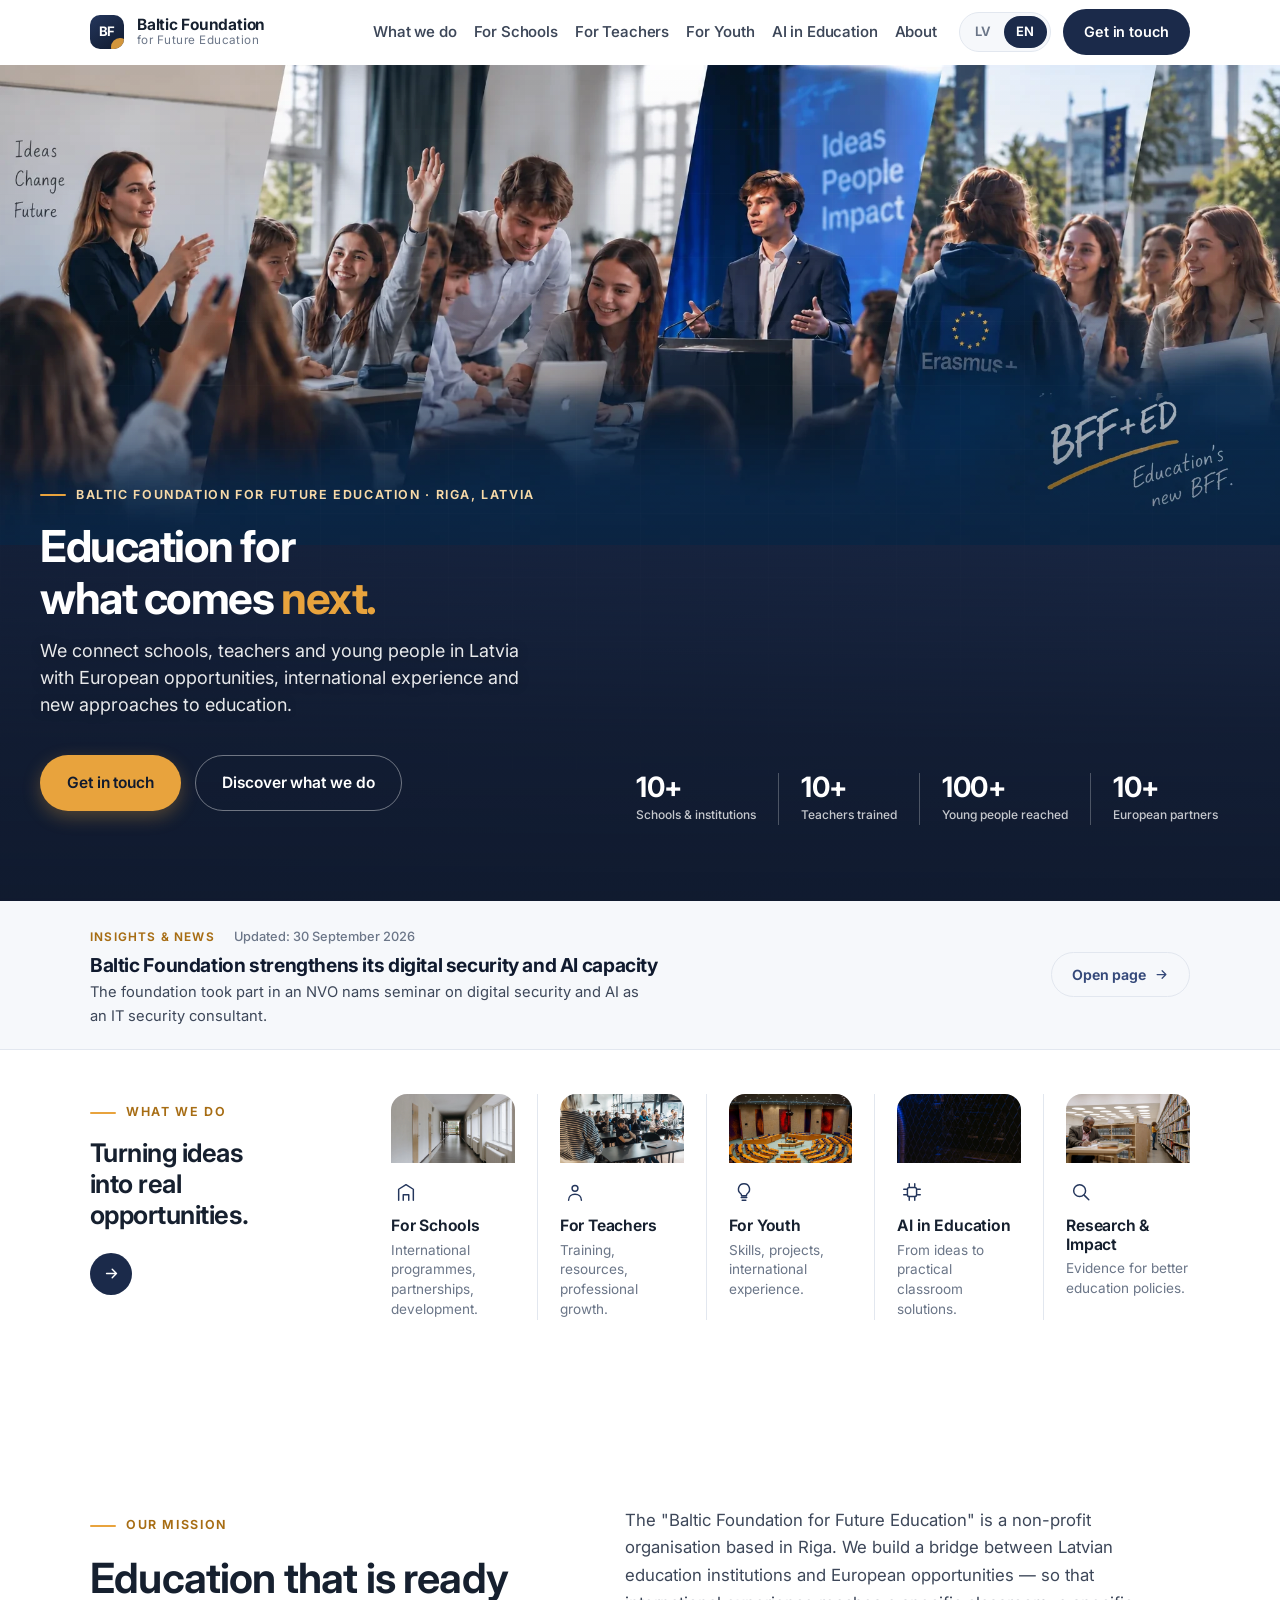
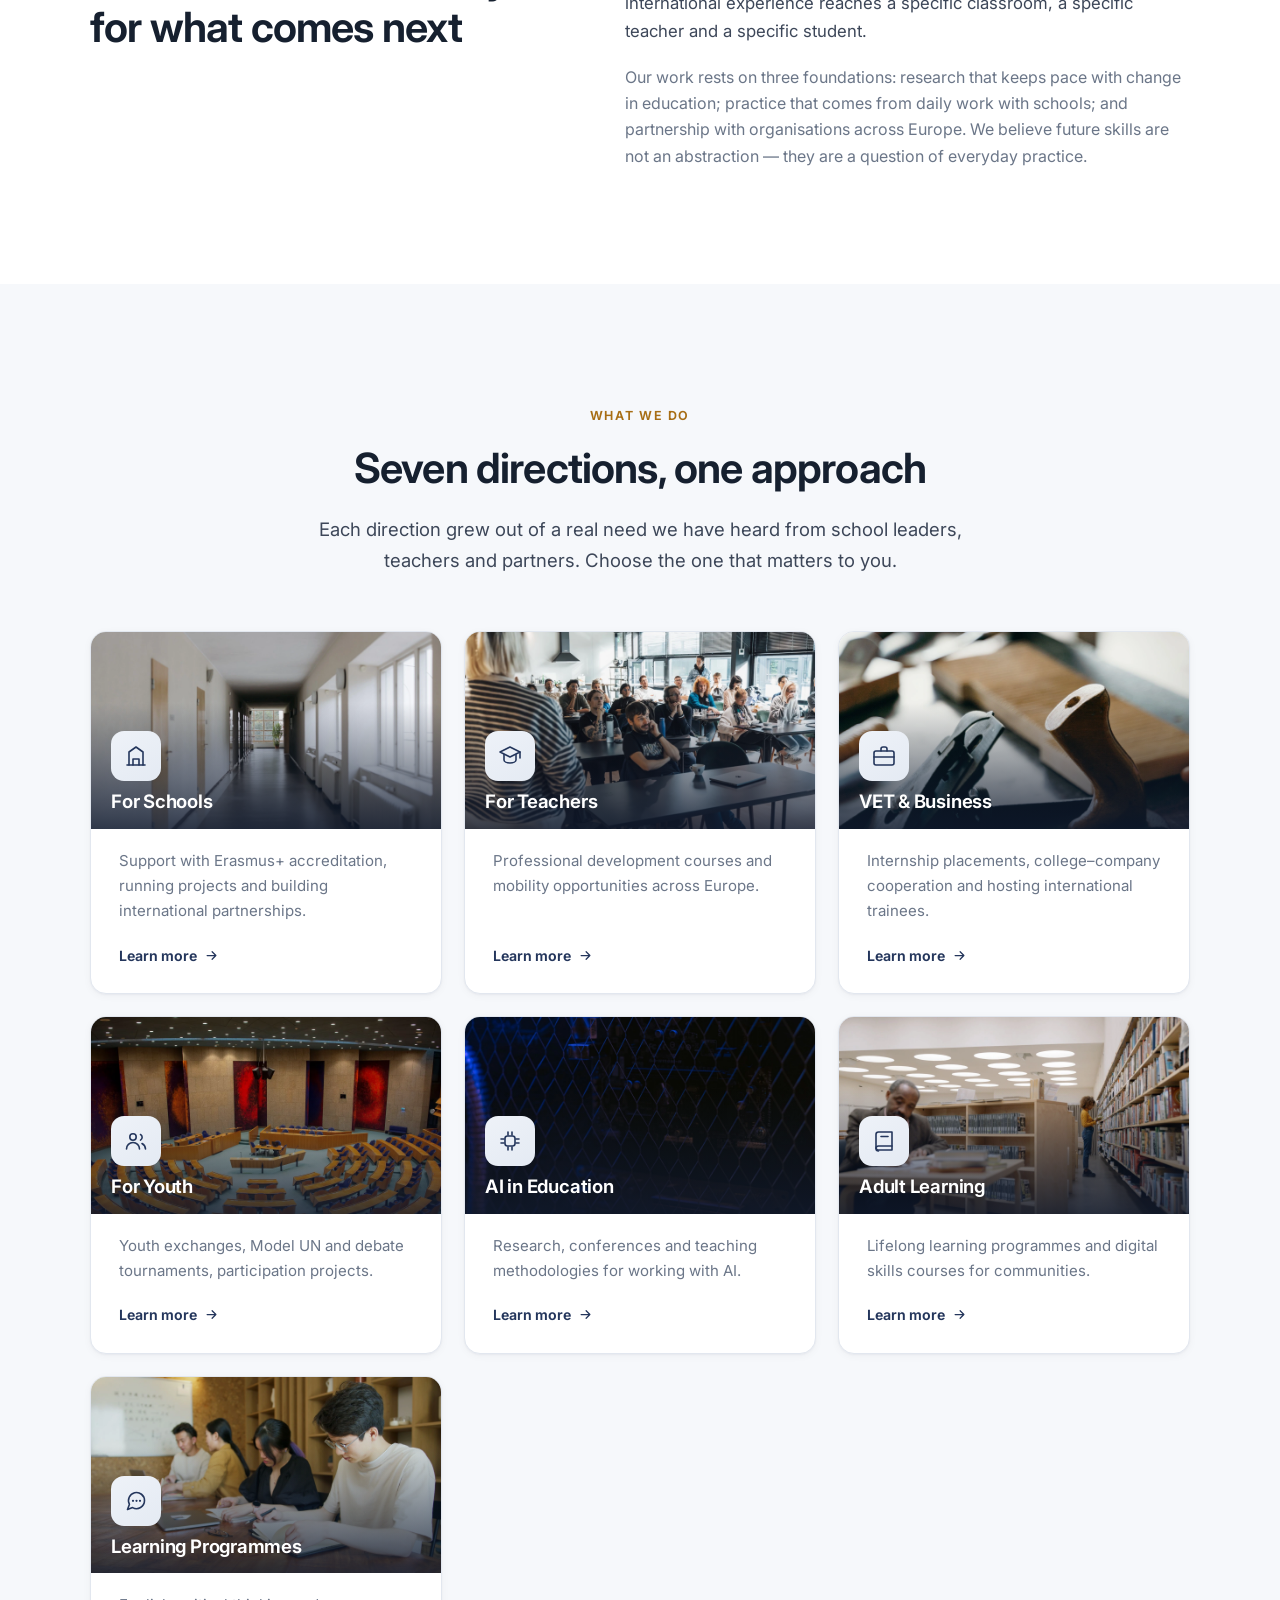
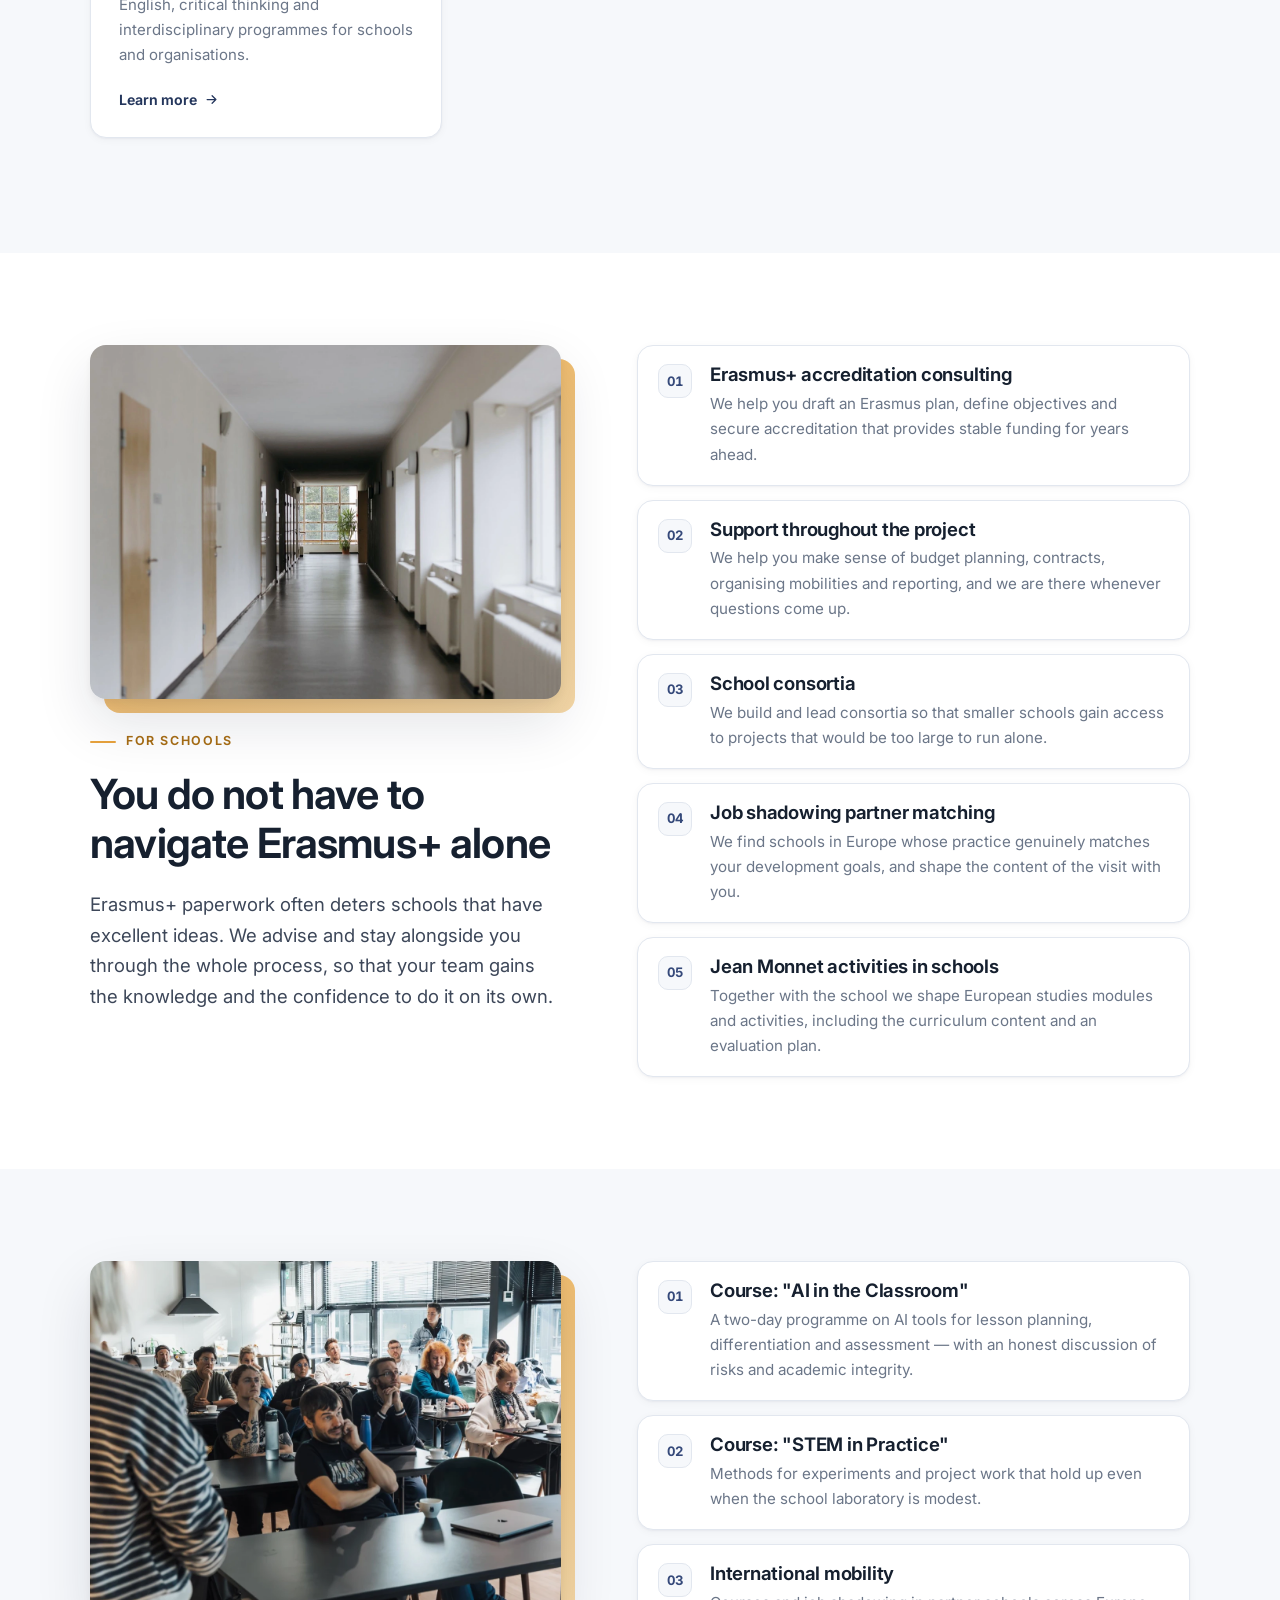
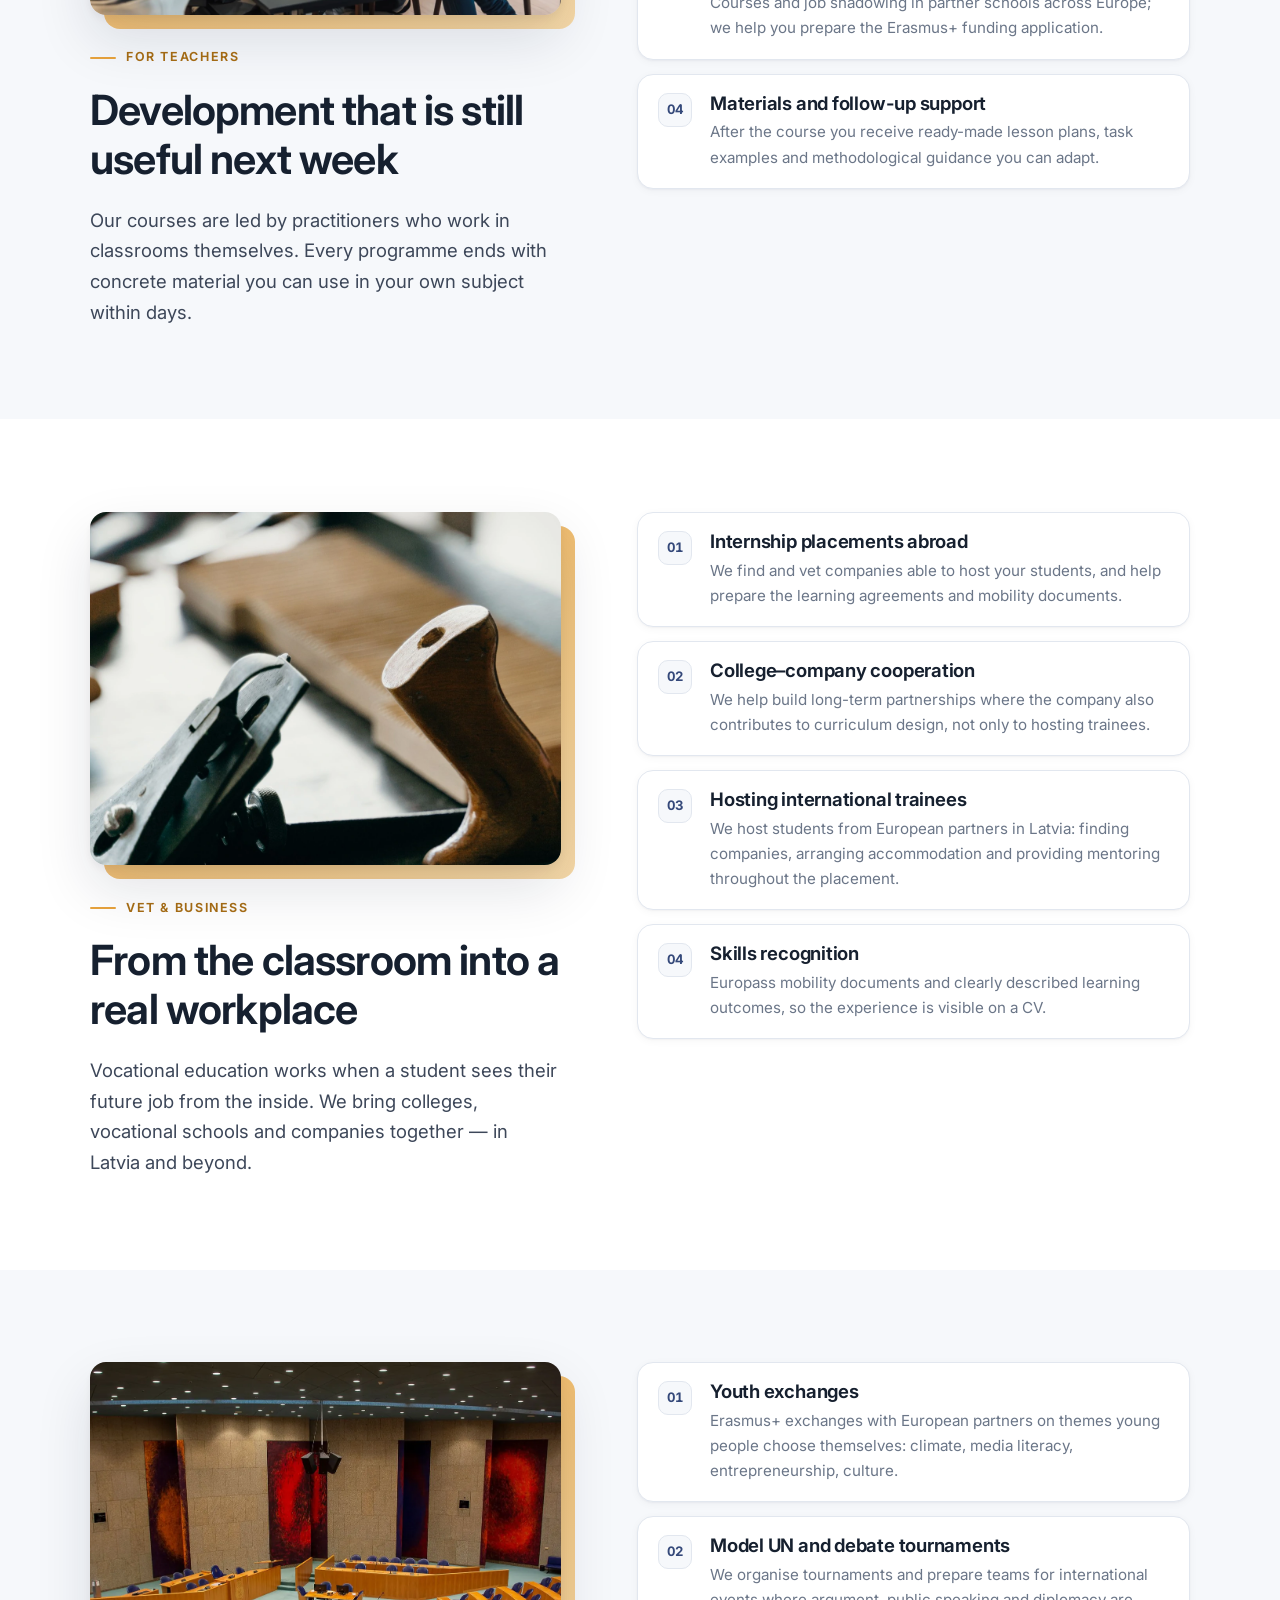
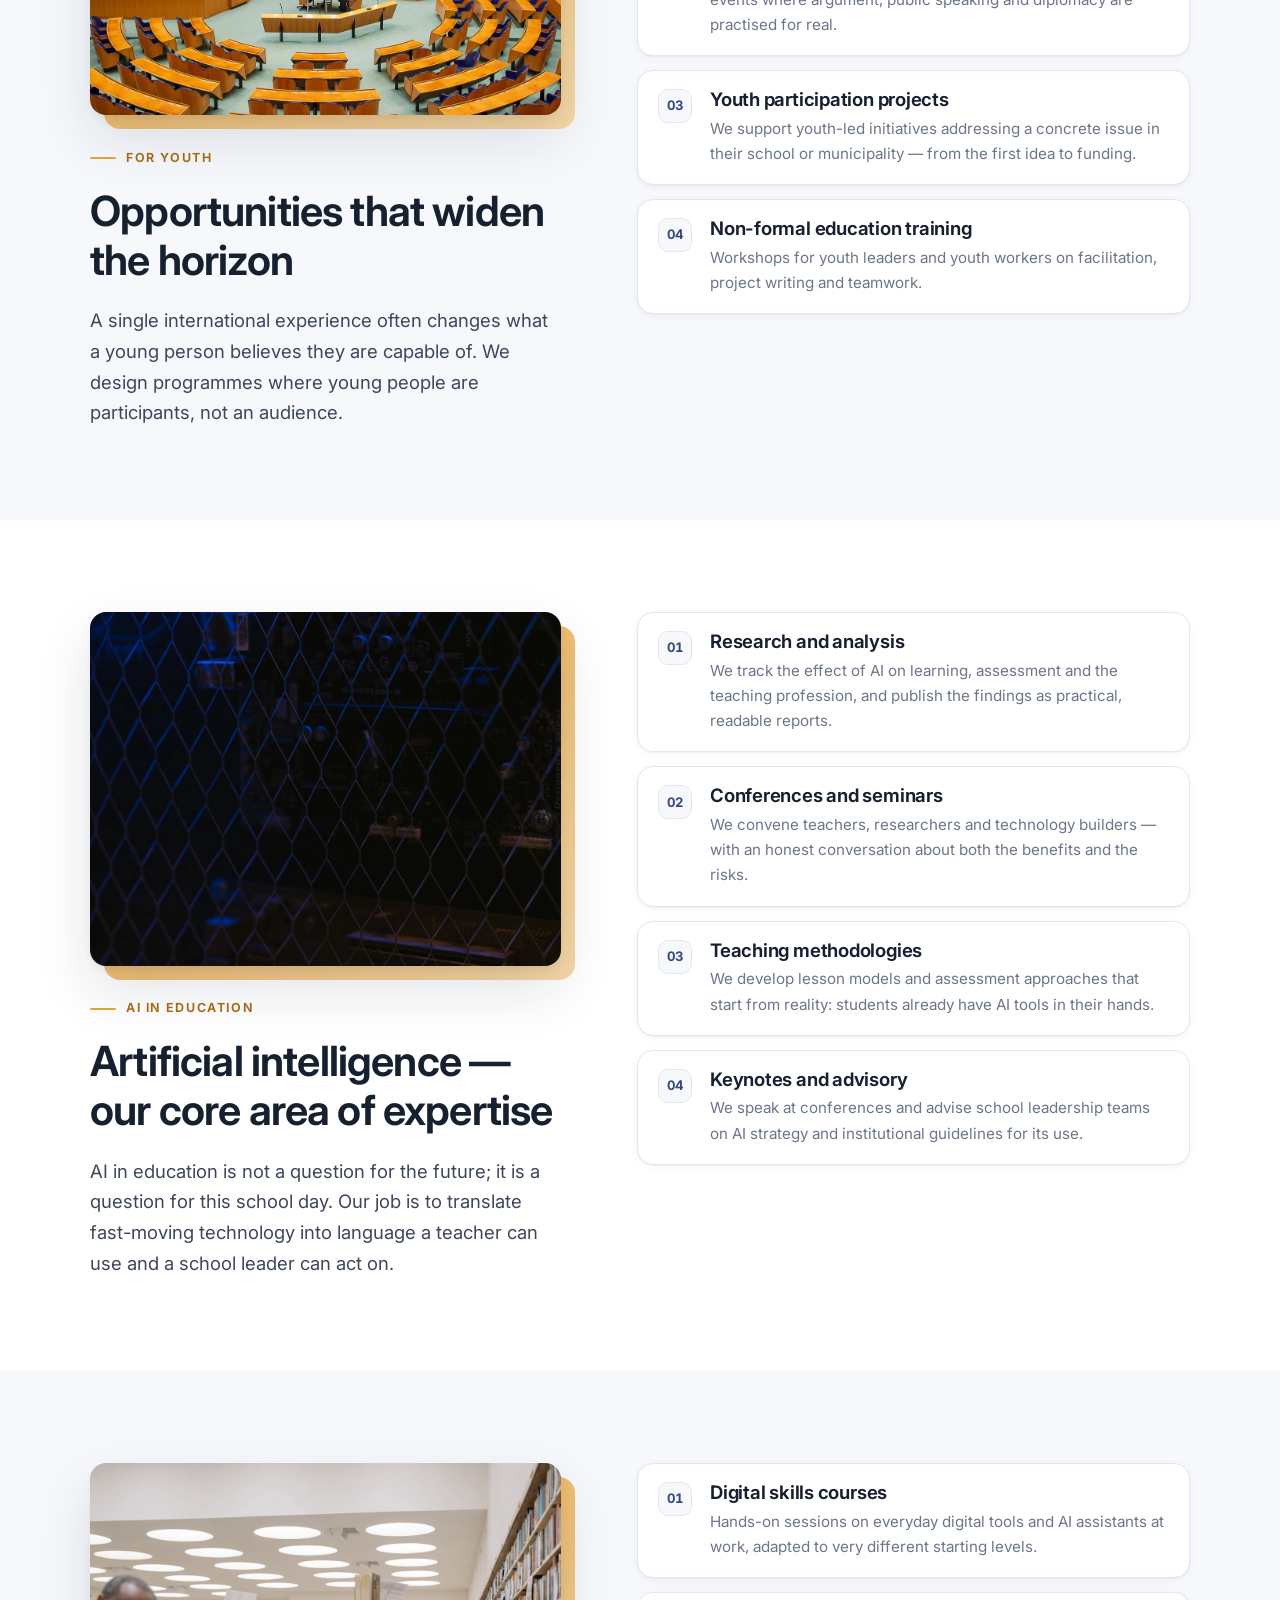
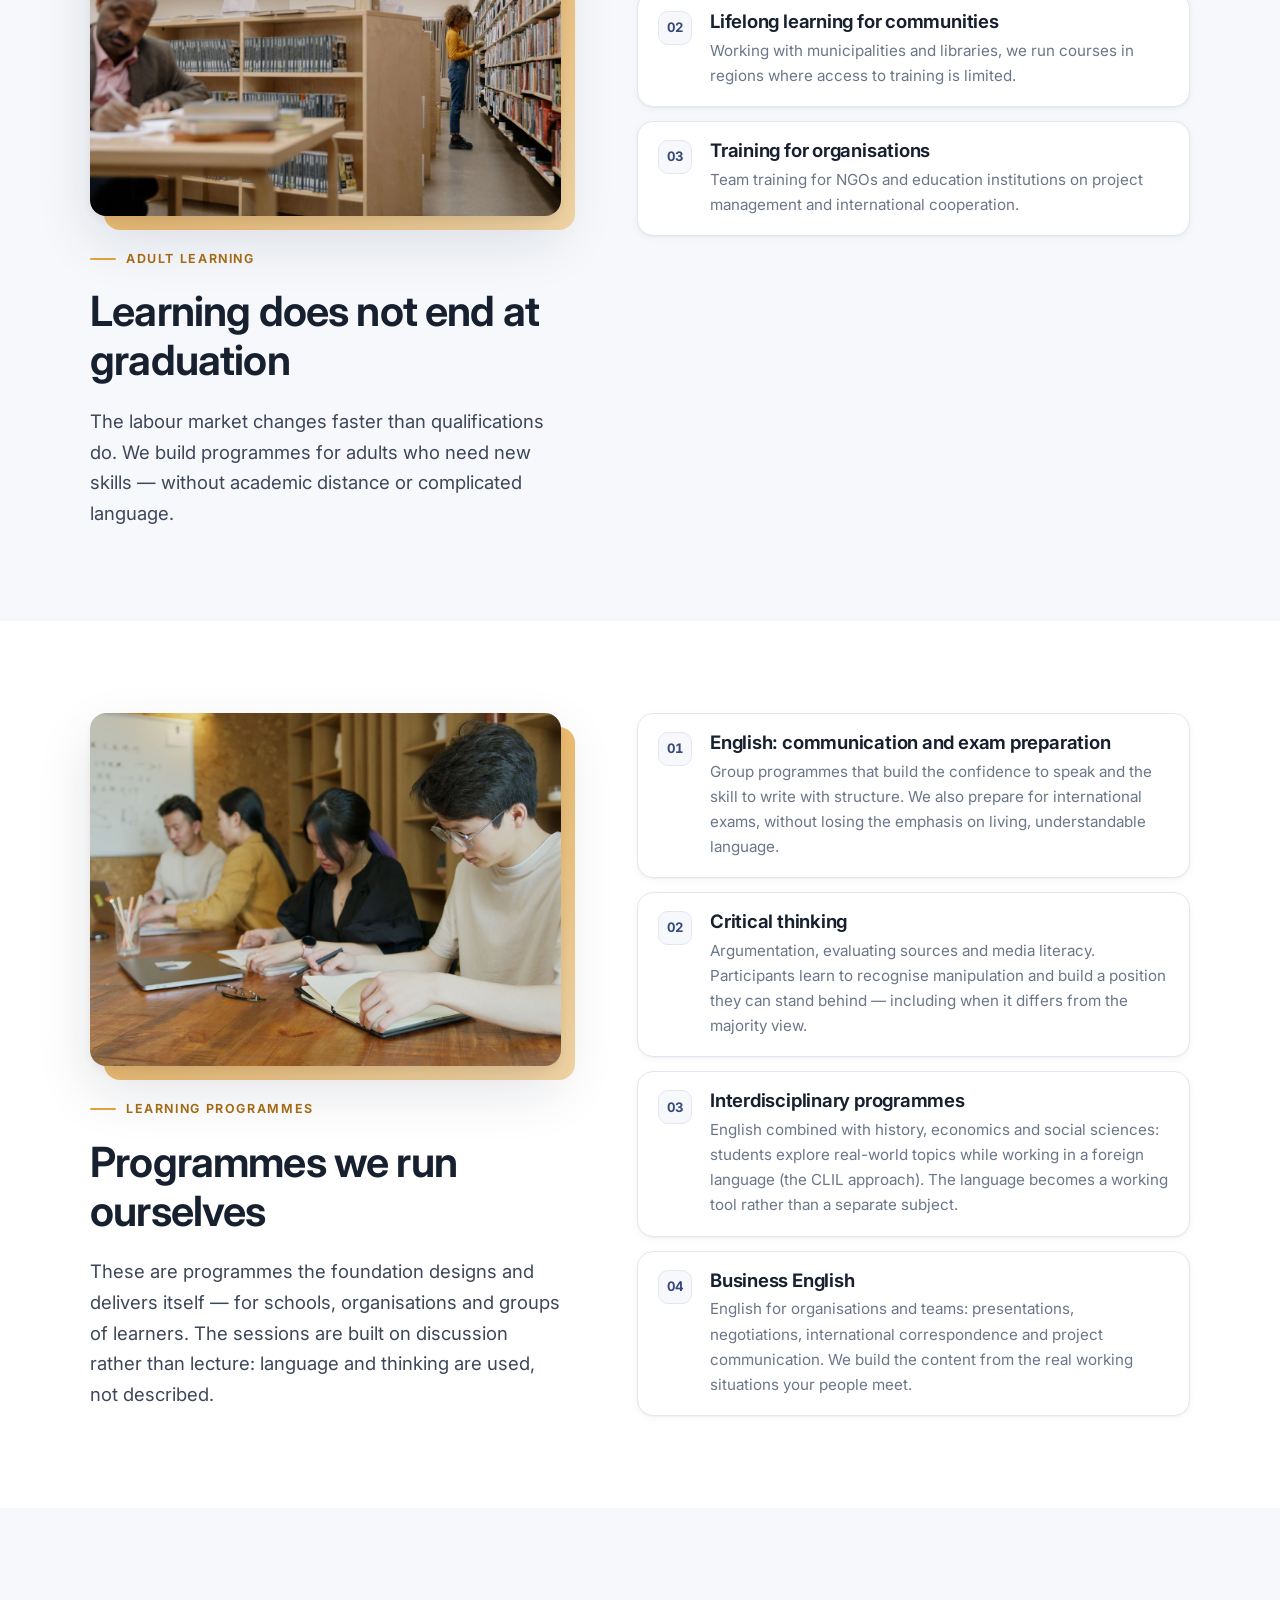
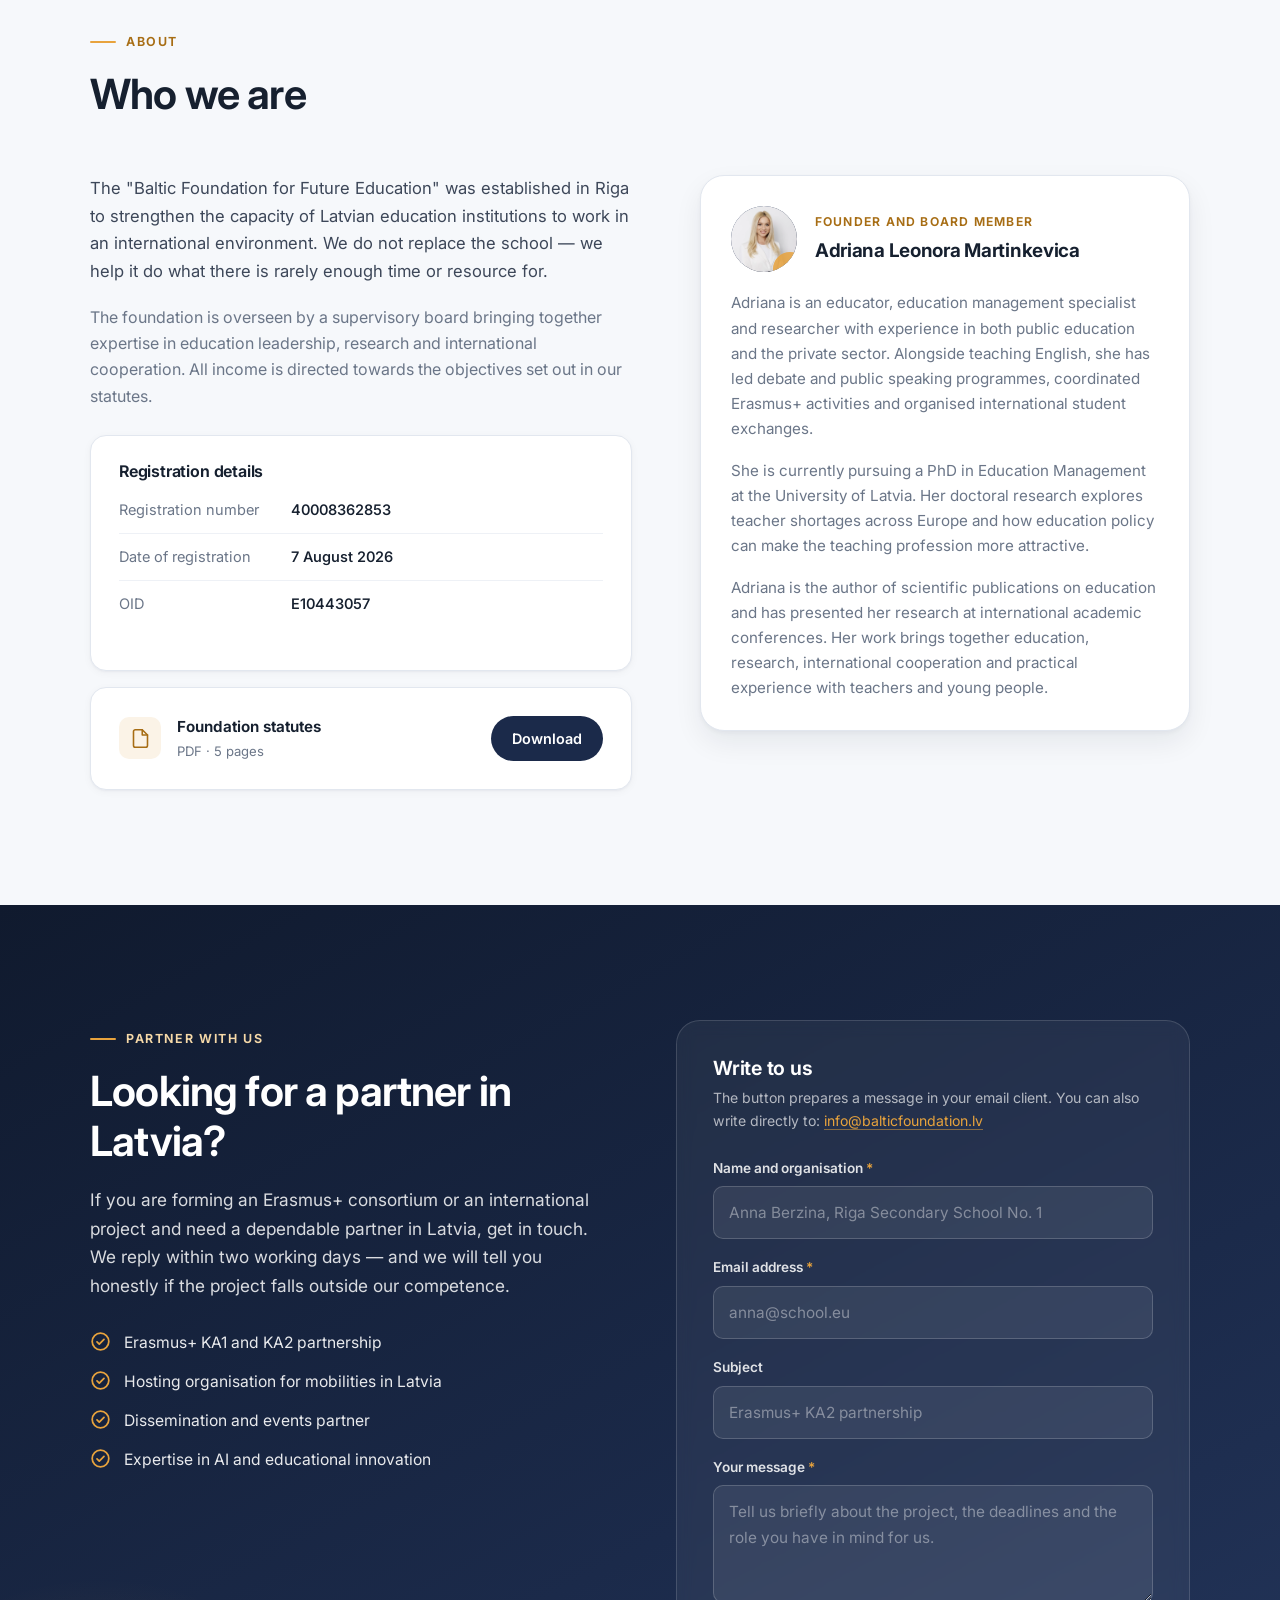
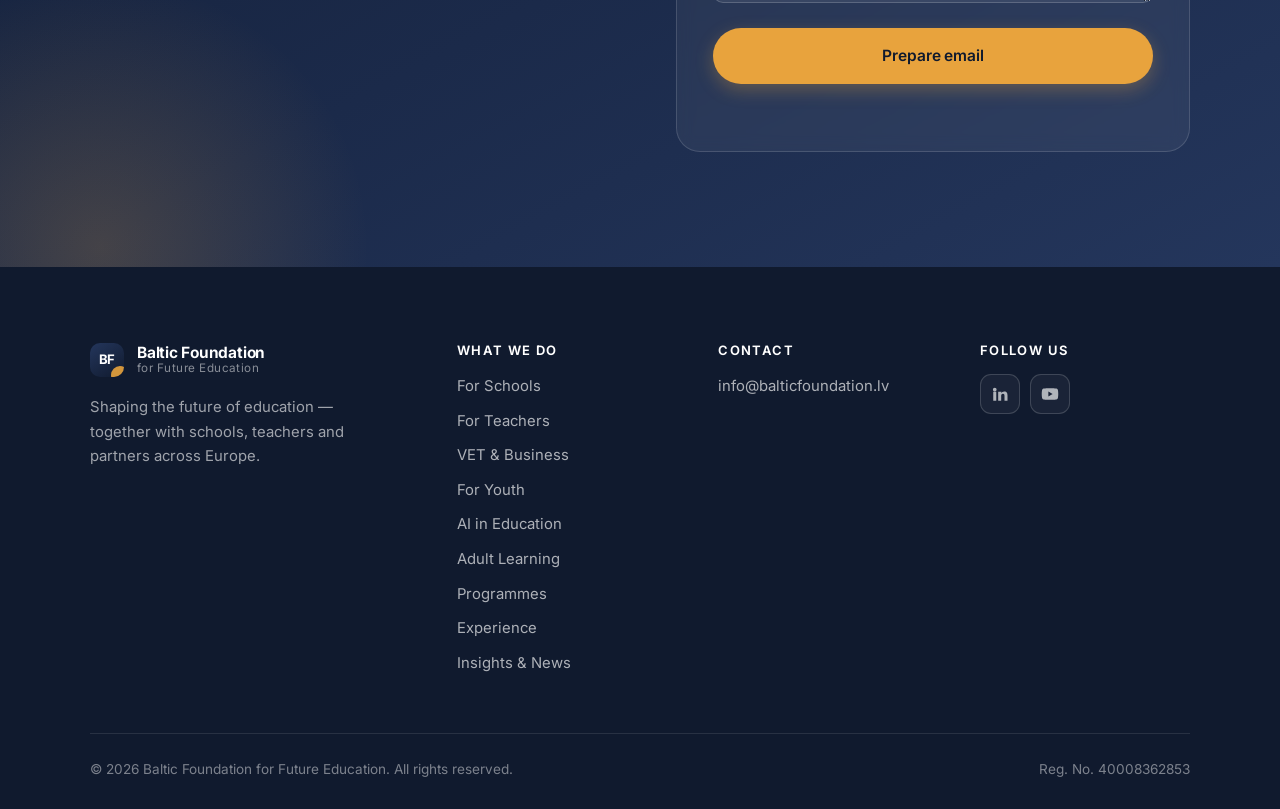
==== index.html @ c1f27e9a "Add news item on the NGO digital-security and AI seminar New lead story (30 September 2026): the fou" ====
<!DOCTYPE html>
<html lang="lv">
<head>
<meta charset="utf-8">
<meta name="viewport" content="width=device-width, initial-scale=1">
<title>Baltic Foundation for Future Education — Veidojam nākotnes izglītību</title>
<meta name="description" content="Nodibinājums Rīgā, kas attīsta nākotnes izglītību: Erasmus+ projektu atbalsts skolām, pedagogu profesionālā pilnveide, mākslīgais intelekts izglītībā un starptautiskā sadarbība.">
<meta name="theme-color" content="#1B2A4A">

<meta property="og:type" content="website">
<meta property="og:site_name" content="Baltic Foundation for Future Education">
<meta property="og:title" content="Baltic Foundation for Future Education">
<meta property="og:description" content="Veidojam nākotnes izglītību — Erasmus+ atbalsts skolām, pedagogu pilnveide un AI izglītībā.">
<meta property="og:url" content="https://balticfoundation.lv/">
<meta property="og:image" content="https://balticfoundation.lv/assets/img/hero/collage.webp">
<meta property="og:locale" content="lv_LV">

<link rel="canonical" href="https://balticfoundation.lv/">
<link rel="icon" href="data:image/svg+xml,<svg xmlns='http://www.w3.org/2000/svg' viewBox='0 0 32 32'><rect width='32' height='32' rx='8' fill='%231B2A4A'/><circle cx='25' cy='26' r='7' fill='%23E8A33D'/><text x='7' y='21' font-family='Helvetica,Arial' font-size='13' font-weight='bold' fill='white'>BF</text></svg>">

<link rel="preconnect" href="https://fonts.googleapis.com">
<link rel="preconnect" href="https://fonts.gstatic.com" crossorigin>
<link rel="stylesheet" href="https://fonts.googleapis.com/css2?family=Inter:wght@400;500;600;700&display=swap">
<link rel="stylesheet" href="assets/css/styles.css">

<script type="application/ld+json">
{
  "@context": "https://schema.org",
  "@type": "NGO",
  "name": "Baltic Foundation for Future Education",
  "alternateName": "Nodibinājums \"Baltic Foundation for Future Education\"",
  "url": "https://balticfoundation.lv/",
  "logo": "https://balticfoundation.lv/assets/img/hero/collage.webp",
  "foundingDate": "2026",
  "foundingLocation": "Rīga, Latvija",
  "identifier": "40008362853",
  "address": {
    "@type": "PostalAddress",
    "addressLocality": "Rīga",
    "addressCountry": "LV"
  },
  "email": "info@balticfoundation.lv",
  "description": "Nodibinājums Rīgā, kas attīsta nākotnes izglītību: Erasmus+ projektu atbalsts skolām, pedagogu profesionālā pilnveide, mākslīgais intelekts izglītībā un starptautiskā sadarbība."
}
</script>

<!-- Marks that JS is running, so scroll-reveal may hide elements before revealing them. -->
<script>document.documentElement.className += " js";</script>
</head>
<body>

<a class="skip-link" href="#main" data-i18n="nav.skip">Pāriet uz galveno saturu</a>

<!-- ========================= HEADER ========================= -->
<header class="header" id="header">
  <div class="container header__inner">

    <a class="logo" href="#top">
      <span class="logo__mark"><span>BF</span></span>
      <span class="logo__text">
        <span class="logo__name">Baltic Foundation</span>
        <span class="logo__sub">for Future Education</span>
      </span>
    </a>

    <nav class="nav" aria-label="Primary">
      <a href="#virzieni"  data-i18n="nav.directions">Virzieni</a>
      <a href="#skolam"    data-i18n="nav.schools">Skolām</a>
      <a href="#pedagogiem" data-i18n="nav.teachers">Pedagogiem</a>
      <a href="#jauniesiem" data-i18n="nav.youth">Jauniešiem</a>
      <a href="#ai"        data-i18n="nav.ai">AI izglītībā</a>
      <a href="#par-fondu" data-i18n="nav.about">Par fondu</a>
    </nav>

    <div class="header__actions">
      <div class="lang" role="group" data-i18n-aria-label="nav.lang" aria-label="Valodas izvēle">
        <button type="button" data-lang="lv" aria-pressed="true">LV</button>
        <button type="button" data-lang="en" aria-pressed="false">EN</button>
      </div>
      <a class="btn btn--navy btn--sm nav-cta" href="#sadarbibai" data-i18n="nav.cta">Sazināties</a>
      <button class="burger" id="burger" type="button" aria-expanded="false" aria-controls="mobile-nav" data-i18n-aria-label="nav.menu" aria-label="Izvēlne">
        <span></span>
      </button>
    </div>

  </div>
</header>

<div class="mobile-nav" id="mobile-nav">
  <a href="#virzieni"    data-i18n="nav.directions">Virzieni</a>
  <a href="#skolam"      data-i18n="nav.schools">Skolām</a>
  <a href="#pedagogiem"  data-i18n="nav.teachers">Pedagogiem</a>
  <a href="#profesionalajai" data-i18n="nav.vet">Profesionālajai izglītībai</a>
  <a href="#jauniesiem"  data-i18n="nav.youth">Jauniešiem</a>
  <a href="#ai"          data-i18n="nav.ai">AI izglītībā</a>
  <a href="#pieaugusajiem" data-i18n="nav.adult">Pieaugušajiem</a>
  <a href="#macibu-programmas" data-i18n="nav.programmes">Programmas</a>
  <a href="pieredze.html" data-i18n="nav.experience">Pieredze</a>
  <a href="aktualitates.html" data-i18n="nav.news">Pētījumi un aktualitātes</a>
  <a href="#par-fondu"   data-i18n="nav.about">Par fondu</a>
  <a class="btn btn--navy" href="#sadarbibai" data-i18n="nav.cta">Sazināties</a>
</div>

<main id="main">
<span id="top"></span>

<!-- ========================= HERO ========================= -->
<section class="hero hero--home">
  <!-- Single full-bleed collage image (already includes its own captions
       and panel composition) rather than separately clipped photo panels. -->
  <div class="hero__collage" style="background-image:url('assets/img/hero/collage.webp')" aria-hidden="true"></div>
  <div class="hero__scrim" aria-hidden="true"></div>

  <div class="container hero__grid">
    <div class="hero__copy">
      <span class="eyebrow hero__late" data-i18n="hero.eyebrow">Baltic Foundation for Future Education · Rīga, Latvija</span>

      <!-- Opening splash ("Baltic Foundation for Future Education") swaps
           for the real headline below once on load; see .hero__intro-*
           keyframes. Decorative only — aria-hidden, not a second <h1>. -->
      <div class="hero__intro-stage">
        <div class="hero__intro-name" aria-hidden="true">Baltic Foundation<br>for Future Education</div>
        <h1 class="hero__title" data-i18n-html="hero.title">Izglītība tam,<br>kas <span class="hero__accent">nāk.</span></h1>
      </div>

      <p class="hero__lead hero__late" data-i18n="hero.lead">Mēs savienojam Latvijas skolas, pedagogus un jauniešus ar Eiropas iespējām, starptautisku pieredzi un jaunām pieejām izglītībā.</p>
      <div class="hero__cta hero__late">
        <a class="btn btn--primary" href="#sadarbibai" data-i18n="hero.cta1">
          Sazināties
          <svg viewBox="0 0 24 24" fill="none" stroke="currentColor" stroke-width="2" stroke-linecap="round" stroke-linejoin="round"><path d="M5 12h14M13 6l6 6-6 6"/></svg>
        </a>
        <a class="btn btn--ghost" href="#virzieni" data-i18n="hero.cta2">Uzzināt, ko darām</a>
      </div>
    </div>

    <dl class="hero__stats">
      <div><dt>10+</dt><dd data-i18n="hero.stat1.label">Skolas un iestādes</dd></div>
      <div><dt>10+</dt><dd data-i18n="hero.stat2.label">Apmācīti pedagogi</dd></div>
      <div><dt>100+</dt><dd data-i18n="hero.stat3.label">Sasniegti jaunieši</dd></div>
      <div><dt>10+</dt><dd data-i18n="hero.stat4.label">Eiropas partneri</dd></div>
    </dl>
  </div>
</section>

<!-- ========================= NEWS BANNER =========================
     Teaser for the latest aktualitates.html item. Title/date reuse the
     same aktualitates.item1.* keys as the article, so they stay in sync
     automatically when that item is edited. To take the banner down,
     delete this <a class="news-banner">...</a> block. -->
<a class="news-banner" href="aktualitates.html">
  <div class="container news-banner__inner">
    <div class="news-banner__text">
      <span class="news-banner__label" data-i18n="banner.label">Pētījumi un aktualitātes</span>
      <span class="news-banner__date"><span data-i18n="banner.updated">Atjaunināts</span>: <span data-i18n="aktualitates.item1.date">2026. gada 30. septembris</span></span>
      <h2 class="news-banner__title" data-i18n="aktualitates.item1.title">Fonds stiprina digitālo drošību un mākslīgā intelekta kompetenci</h2>
      <p class="news-banner__desc" data-i18n="banner.desc">Fonds piedalījās NVO nama seminārā par digitālo drošību un AI kā IT drošības konsultantu.</p>
    </div>
    <span class="news-banner__cta">
      <span data-i18n="banner.cta">Atvērt lapu</span>
      <svg viewBox="0 0 24 24" fill="none" stroke="currentColor" stroke-width="2" stroke-linecap="round" stroke-linejoin="round"><path d="M5 12h14M13 6l6 6-6 6"/></svg>
    </span>
  </div>
</a>

<!-- ========================= WHAT WE DO ========================= -->
<section class="what-we-do">
  <div class="container what-grid">

    <div class="what-intro reveal">
      <span class="eyebrow" data-i18n="what.eyebrow">Ko mēs darām</span>
      <h2 data-i18n-html="what.title">Pārvēršam idejas<br>reālās iespējās.</h2>
      <a class="what-intro__arrow" href="#virzieni" data-i18n-aria-label="what.arrow.label" aria-label="Skatīt darbības virzienus">
        <svg viewBox="0 0 24 24" fill="none" stroke="currentColor" stroke-width="2" stroke-linecap="round" stroke-linejoin="round"><path d="M5 12h14M13 6l6 6-6 6"/></svg>
      </a>
    </div>

    <div class="what-cards reveal-stagger">

      <a class="what-card" href="#skolam">
        <span class="what-card__media">
          <img src="assets/img/skolam.webp" data-i18n-alt="img.schools.alt" alt="Gaišs, mūsdienīgs skolas gaitenis ar lieliem logiem" width="1600" height="900" loading="lazy" decoding="async">
        </span>
        <span class="what-card__icon"><svg viewBox="0 0 24 24" fill="none" stroke="currentColor" stroke-width="1.6" stroke-linecap="round" stroke-linejoin="round"><path d="M4 21V9l8-5 8 5v12"/><path d="M9 21v-6h6v6"/></svg></span>
        <h3 data-i18n="what.1.title">Skolām</h3>
        <p data-i18n="what.1.text">Starptautiskas programmas, partnerības, attīstība.</p>
      </a>

      <a class="what-card" href="#pedagogiem">
        <span class="what-card__media">
          <img src="assets/img/pedagogiem.webp" data-i18n-alt="img.teachers.alt" alt="Pedagogu profesionālās pilnveides nodarbība, skats no auditorijas puses" width="1600" height="900" loading="lazy" decoding="async">
        </span>
        <span class="what-card__icon"><svg viewBox="0 0 24 24" fill="none" stroke="currentColor" stroke-width="1.6" stroke-linecap="round" stroke-linejoin="round"><circle cx="12" cy="8" r="3.2"/><path d="M5 21c0-4.2 3.1-6.5 7-6.5s7 2.3 7 6.5"/></svg></span>
        <h3 data-i18n="what.2.title">Pedagogiem</h3>
        <p data-i18n="what.2.text">Apmācības, resursi, profesionālā izaugsme.</p>
      </a>

      <a class="what-card" href="#jauniesiem">
        <span class="what-card__media">
          <img src="assets/img/jauniesiem.webp" data-i18n-alt="img.youth.alt" alt="Debašu zāle ar puslokā izvietotiem soliem — vide starptautiskām jauniešu debatēm" width="1600" height="900" loading="lazy" decoding="async">
        </span>
        <span class="what-card__icon"><svg viewBox="0 0 24 24" fill="none" stroke="currentColor" stroke-width="1.6" stroke-linecap="round" stroke-linejoin="round"><path d="M9 18h6M10 21h4M12 3a6 6 0 0 0-3.5 10.9c.5.4.8 1 .8 1.6v.5h5.4v-.5c0-.6.3-1.2.8-1.6A6 6 0 0 0 12 3Z"/></svg></span>
        <h3 data-i18n="what.3.title">Jauniešiem</h3>
        <p data-i18n="what.3.text">Prasmes, projekti, starptautiska pieredze.</p>
      </a>

      <a class="what-card" href="#ai">
        <span class="what-card__media">
          <img src="assets/img/ai.webp" data-i18n-alt="img.ai.alt" alt="Abstrakta zilā tehnoloģiju un datu tīklu vizualizācija" width="1600" height="900" loading="lazy" decoding="async">
        </span>
        <span class="what-card__icon"><svg viewBox="0 0 24 24" fill="none" stroke="currentColor" stroke-width="1.6" stroke-linecap="round" stroke-linejoin="round"><rect x="7" y="7" width="10" height="10" rx="2"/><path d="M9 3v3M15 3v3M9 18v3M15 18v3M3 9h3M3 15h3M18 9h3M18 15h3"/></svg></span>
        <h3 data-i18n="what.4.title">AI izglītībā</h3>
        <p data-i18n="what.4.text">No idejas līdz praktiskiem risinājumiem klasē.</p>
      </a>

      <a class="what-card" href="#pieaugusajiem">
        <span class="what-card__media">
          <img src="assets/img/pieaugusajiem.webp" data-i18n-alt="img.adult.alt" alt="Pieaugušais lasa pie galda mūsdienīgā bibliotēkā" width="1600" height="900" loading="lazy" decoding="async">
        </span>
        <span class="what-card__icon"><svg viewBox="0 0 24 24" fill="none" stroke="currentColor" stroke-width="1.6" stroke-linecap="round" stroke-linejoin="round"><circle cx="10.5" cy="10.5" r="6.5"/><path d="m20.5 20.5-4.8-4.8"/></svg></span>
        <h3 data-i18n="what.5.title">Pētniecība un ietekme</h3>
        <p data-i18n="what.5.text">Pierādījumi labākai izglītības politikai.</p>
      </a>

    </div>
  </div>
</section>

<!-- ========================= MISSION ========================= -->
<section class="section" id="misija">
  <div class="container mission__grid">
    <div class="reveal">
      <span class="eyebrow" data-i18n="mission.eyebrow">Mūsu misija</span>
      <h2 data-i18n="mission.title">Izglītība, kas ir gatava nākotnei</h2>
    </div>
    <div class="mission__body reveal">
      <p data-i18n="mission.p1">Nodibinājums "Baltic Foundation for Future Education" ir bezpeļņas organizācija Rīgā. Mēs veidojam tiltu starp Latvijas izglītības iestādēm un Eiropas iespējām — lai starptautiskā pieredze nonāktu līdz konkrētai klasei, konkrētam skolotājam un konkrētam skolēnam.</p>
      <p data-i18n="mission.p2">Mūsu darbs balstās trijos pamatos: pētniecībā, kas seko līdzi izglītības pārmaiņām; praksē, kas nāk no ikdienas darba ar skolām; un partnerībā ar organizācijām visā Eiropā. Mēs ticam, ka nākotnes prasmes nav abstrakcija, bet ikdienas darba jautājums.</p>
    </div>
  </div>
</section>

<!-- ========================= DIRECTIONS ========================= -->
<section class="section section--alt" id="virzieni">
  <div class="container">
    <div class="section__head section__head--center reveal">
      <span class="eyebrow" data-i18n="directions.eyebrow">Darbības virzieni</span>
      <h2 data-i18n="directions.title">Septiņi virzieni, viena pieeja</h2>
      <p class="lead" data-i18n="directions.lead">Katrs virziens ir izaudzis no reālas vajadzības, ko esam dzirdējuši no skolu vadītājiem, pedagogiem un partneriem. Izvēlieties to, kas jums aktuāls.</p>
    </div>

    <div class="cards reveal-stagger">

      <a class="card" href="#skolam">
        <div class="card__media">
          <img src="assets/img/skolam.webp" data-i18n-alt="img.schools.alt" alt="Gaišs, mūsdienīgs skolas gaitenis ar lieliem logiem" width="1600" height="900" loading="lazy" decoding="async">
          <div class="card__media-overlay">
            <span class="card__icon"><svg viewBox="0 0 24 24" fill="none" stroke="currentColor" stroke-width="1.6" stroke-linecap="round" stroke-linejoin="round"><path d="M3 21h18"/><path d="M5 21V8l7-5 7 5v13"/><path d="M9 21v-6h6v6"/></svg></span>
            <h3 data-i18n="card.schools.title">Skolām</h3>
          </div>
        </div>
        <p data-i18n="card.schools.text">Atbalsts Erasmus+ akreditācijā, projektu īstenošanā un starptautiskās partnerībās.</p>
        <span class="card__more"><span data-i18n="card.more">Uzzināt vairāk</span><svg viewBox="0 0 24 24" fill="none" stroke="currentColor" stroke-width="2" stroke-linecap="round" stroke-linejoin="round"><path d="M5 12h14M13 6l6 6-6 6"/></svg></span>
      </a>

      <a class="card" href="#pedagogiem">
        <div class="card__media">
          <img src="assets/img/pedagogiem.webp" data-i18n-alt="img.teachers.alt" alt="Pedagogu profesionālās pilnveides nodarbība, skats no auditorijas puses" width="1600" height="900" loading="lazy" decoding="async">
          <div class="card__media-overlay">
            <span class="card__icon"><svg viewBox="0 0 24 24" fill="none" stroke="currentColor" stroke-width="1.6" stroke-linecap="round" stroke-linejoin="round"><path d="M12 3 2 8l10 5 10-5-10-5Z"/><path d="M6 10.5V16c0 1.7 2.7 3 6 3s6-1.3 6-3v-5.5"/><path d="M22 8v6"/></svg></span>
            <h3 data-i18n="card.teachers.title">Pedagogiem</h3>
          </div>
        </div>
        <p data-i18n="card.teachers.text">Profesionālās pilnveides kursi un mobilitātes iespējas Eiropā.</p>
        <span class="card__more"><span data-i18n="card.more">Uzzināt vairāk</span><svg viewBox="0 0 24 24" fill="none" stroke="currentColor" stroke-width="2" stroke-linecap="round" stroke-linejoin="round"><path d="M5 12h14M13 6l6 6-6 6"/></svg></span>
      </a>

      <a class="card" href="#profesionalajai">
        <div class="card__media">
          <img src="assets/img/profesionalajai.webp" data-i18n-alt="img.vet.alt" alt="Galdnieka ēvele un darbarīki uz darbgalda — amatniecības apmācība" width="1600" height="900" loading="lazy" decoding="async">
          <div class="card__media-overlay">
            <span class="card__icon"><svg viewBox="0 0 24 24" fill="none" stroke="currentColor" stroke-width="1.6" stroke-linecap="round" stroke-linejoin="round"><rect x="2" y="7" width="20" height="14" rx="2"/><path d="M9 7V5a2 2 0 0 1 2-2h2a2 2 0 0 1 2 2v2"/><path d="M2 13h20"/></svg></span>
            <h3 data-i18n="card.vet.title">Profesionālajai izglītībai un uzņēmumiem</h3>
          </div>
        </div>
        <p data-i18n="card.vet.text">Prakses vietas, sadarbība ar uzņēmumiem un starptautisko praktikantu uzņemšana.</p>
        <span class="card__more"><span data-i18n="card.more">Uzzināt vairāk</span><svg viewBox="0 0 24 24" fill="none" stroke="currentColor" stroke-width="2" stroke-linecap="round" stroke-linejoin="round"><path d="M5 12h14M13 6l6 6-6 6"/></svg></span>
      </a>

      <a class="card" href="#jauniesiem">
        <div class="card__media">
          <img src="assets/img/jauniesiem.webp" data-i18n-alt="img.youth.alt" alt="Debašu zāle ar puslokā izvietotiem soliem — vide starptautiskām jauniešu debatēm" width="1600" height="900" loading="lazy" decoding="async">
          <div class="card__media-overlay">
            <span class="card__icon"><svg viewBox="0 0 24 24" fill="none" stroke="currentColor" stroke-width="1.6" stroke-linecap="round" stroke-linejoin="round"><circle cx="9" cy="8" r="3.2"/><path d="M2.5 20a6.5 6.5 0 0 1 13 0"/><path d="M16.5 5.5a3.2 3.2 0 0 1 0 5.6"/><path d="M18 14.5a6.5 6.5 0 0 1 3.5 5.5"/></svg></span>
            <h3 data-i18n="card.youth.title">Jauniešiem</h3>
          </div>
        </div>
        <p data-i18n="card.youth.text">Jauniešu apmaiņas, Model UN un debašu turnīri, līdzdalības projekti.</p>
        <span class="card__more"><span data-i18n="card.more">Uzzināt vairāk</span><svg viewBox="0 0 24 24" fill="none" stroke="currentColor" stroke-width="2" stroke-linecap="round" stroke-linejoin="round"><path d="M5 12h14M13 6l6 6-6 6"/></svg></span>
      </a>

      <a class="card" href="#ai">
        <div class="card__media">
          <img src="assets/img/ai.webp" data-i18n-alt="img.ai.alt" alt="Abstrakta zilā tehnoloģiju un datu tīklu vizualizācija" width="1600" height="900" loading="lazy" decoding="async">
          <div class="card__media-overlay">
            <span class="card__icon"><svg viewBox="0 0 24 24" fill="none" stroke="currentColor" stroke-width="1.6" stroke-linecap="round" stroke-linejoin="round"><rect x="7" y="7" width="10" height="10" rx="2.5"/><path d="M10 3v3M14 3v3M10 18v3M14 18v3M3 10h3M3 14h3M18 10h3M18 14h3"/></svg></span>
            <h3 data-i18n="card.ai.title">AI izglītībā</h3>
          </div>
        </div>
        <p data-i18n="card.ai.text">Pētniecība, konferences un mācību metodikas darbam ar mākslīgo intelektu.</p>
        <span class="card__more"><span data-i18n="card.more">Uzzināt vairāk</span><svg viewBox="0 0 24 24" fill="none" stroke="currentColor" stroke-width="2" stroke-linecap="round" stroke-linejoin="round"><path d="M5 12h14M13 6l6 6-6 6"/></svg></span>
      </a>

      <a class="card" href="#pieaugusajiem">
        <div class="card__media">
          <img src="assets/img/pieaugusajiem.webp" data-i18n-alt="img.adult.alt" alt="Pieaugušais lasa pie galda mūsdienīgā bibliotēkā" width="1600" height="900" loading="lazy" decoding="async">
          <div class="card__media-overlay">
            <span class="card__icon"><svg viewBox="0 0 24 24" fill="none" stroke="currentColor" stroke-width="1.6" stroke-linecap="round" stroke-linejoin="round"><path d="M4 19.5V5.5A2.5 2.5 0 0 1 6.5 3H20v18H6.5A2.5 2.5 0 0 1 4 18.5Z"/><path d="M20 17H6.5a2.5 2.5 0 0 0 0 5"/><path d="M9 7.5h7"/></svg></span>
            <h3 data-i18n="card.adult.title">Pieaugušo izglītība</h3>
          </div>
        </div>
        <p data-i18n="card.adult.text">Mūžizglītības programmas un digitālo prasmju kursi kopienām.</p>
        <span class="card__more"><span data-i18n="card.more">Uzzināt vairāk</span><svg viewBox="0 0 24 24" fill="none" stroke="currentColor" stroke-width="2" stroke-linecap="round" stroke-linejoin="round"><path d="M5 12h14M13 6l6 6-6 6"/></svg></span>
      </a>

      <a class="card" href="#macibu-programmas">
        <div class="card__media">
          <img src="assets/img/programmas.webp" data-i18n-alt="img.programmes.alt" alt="Neliela grupa pie galda strādā ar piezīmju burtnīcām grupu nodarbībā" width="1600" height="900" loading="lazy" decoding="async">
          <div class="card__media-overlay">
            <span class="card__icon"><svg viewBox="0 0 24 24" fill="none" stroke="currentColor" stroke-width="1.6" stroke-linecap="round" stroke-linejoin="round"><path d="M20.5 11.6a8 8 0 0 1-11.9 7L3.5 20.5l1.95-5.2A8 8 0 1 1 20.5 11.6Z"/><path d="M9 11.8h.01M12.5 11.8h.01M16 11.8h.01" stroke-width="2.2"/></svg></span>
            <h3 data-i18n="card.programmes.title">Mācību programmas</h3>
          </div>
        </div>
        <p data-i18n="card.programmes.text">Angļu valoda, kritiskā domāšana un starpdisciplināras programmas skolām un organizācijām.</p>
        <span class="card__more"><span data-i18n="card.more">Uzzināt vairāk</span><svg viewBox="0 0 24 24" fill="none" stroke="currentColor" stroke-width="2" stroke-linecap="round" stroke-linejoin="round"><path d="M5 12h14M13 6l6 6-6 6"/></svg></span>
      </a>

    </div>
  </div>
</section>

<!-- ========================= FOR SCHOOLS ========================= -->
<section class="section" id="skolam">
  <div class="container detail__grid">
    <div class="detail__head reveal">
      <div class="detail__media">
        <img src="assets/img/skolam.webp" data-i18n-alt="img.schools.alt" alt="Gaišs, mūsdienīgs skolas gaitenis ar lieliem logiem" width="1600" height="900" loading="lazy" decoding="async">
      </div>
      <span class="eyebrow" data-i18n="sec.schools.eyebrow">Skolām</span>
      <h2 data-i18n="sec.schools.title">Erasmus+ ceļš, ko neejat vieni</h2>
      <p class="lead" data-i18n="sec.schools.lead">Erasmus+ dokumentācija bieži attur skolas, kurām ir lieliskas idejas. Mēs konsultējam un ejam līdzi visā procesā, lai skolas komanda iegūtu zināšanas un pārliecību to darīt arī pašai.</p>
    </div>
    <div class="detail__list reveal-stagger">
      <article class="item"><span class="item__num">01</span><div><h3 data-i18n="sec.schools.i1.title">Erasmus+ akreditācijas konsultācijas</h3><p data-i18n="sec.schools.i1.text">Palīdzam sagatavot Erasmus plānu, definēt mērķus un iegūt akreditāciju, kas nodrošina stabilu finansējumu vairākiem gadiem uz priekšu.</p></div></article>
      <article class="item"><span class="item__num">02</span><div><h3 data-i18n="sec.schools.i2.title">Atbalsts projekta īstenošanā</h3><p data-i18n="sec.schools.i2.text">Palīdzam saprast budžeta plānošanu, līgumus, mobilitāšu organizēšanu un atskaites, un esam pieejami tad, kad rodas jautājumi.</p></div></article>
      <article class="item"><span class="item__num">03</span><div><h3 data-i18n="sec.schools.i3.title">Skolu konsorciji</h3><p data-i18n="sec.schools.i3.text">Veidojam un vadām konsorcijus, kuros arī mazākas skolas iegūst piekļuvi projektiem, kas atsevišķi būtu par lielu.</p></div></article>
      <article class="item"><span class="item__num">04</span><div><h3 data-i18n="sec.schools.i4.title">Job shadowing partneru meklēšana</h3><p data-i18n="sec.schools.i4.text">Atrodam skolas Eiropā, kuru prakse tiešām atbilst jūsu attīstības mērķiem, un kopā sagatavojam vizītes saturu.</p></div></article>
      <article class="item"><span class="item__num">05</span><div><h3 data-i18n="sec.schools.i5.title">Jean Monnet aktivitātes skolās</h3><p data-i18n="sec.schools.i5.text">Kopā ar skolu veidojam Eiropas studiju moduļus un aktivitātes, ieskaitot mācību saturu un izvērtēšanas plānu.</p></div></article>
    </div>
  </div>
</section>

<!-- ========================= FOR TEACHERS ========================= -->
<section class="section section--alt" id="pedagogiem">
  <div class="container detail__grid">
    <div class="detail__head reveal">
      <div class="detail__media">
        <img src="assets/img/pedagogiem.webp" data-i18n-alt="img.teachers.alt" alt="Pedagogu profesionālās pilnveides nodarbība, skats no auditorijas puses" width="1600" height="900" loading="lazy" decoding="async">
      </div>
      <span class="eyebrow" data-i18n="sec.teachers.eyebrow">Pedagogiem</span>
      <h2 data-i18n="sec.teachers.title">Pilnveide, kas neaizmirstas nākamajā nedēļā</h2>
      <p class="lead" data-i18n="sec.teachers.lead">Mūsu kursus vada praktiķi, kas paši strādā klasē. Katra programma beidzas ar konkrētu materiālu, ko varat izmantot savā priekšmetā jau tuvākajās stundās.</p>
    </div>
    <div class="detail__list reveal-stagger">
      <article class="item"><span class="item__num">01</span><div><h3 data-i18n="sec.teachers.i1.title">Kurss "AI klasē"</h3><p data-i18n="sec.teachers.i1.text">Divu dienu programma par mākslīgā intelekta rīkiem mācību plānošanā, diferenciācijā un vērtēšanā — ar godīgu sarunu par riskiem un akadēmisko godīgumu.</p></div></article>
      <article class="item"><span class="item__num">02</span><div><h3 data-i18n="sec.teachers.i2.title">Kurss "STEM praksē"</h3><p data-i18n="sec.teachers.i2.text">Eksperimentu un projektu darba metodikas, kas strādā arī tad, ja skolas laboratorija ir pieticīga.</p></div></article>
      <article class="item"><span class="item__num">03</span><div><h3 data-i18n="sec.teachers.i3.title">Starptautiskā mobilitāte</h3><p data-i18n="sec.teachers.i3.text">Kursi un pieredzes apmaiņa partnerskolās Eiropā; palīdzam sagatavot Erasmus+ finansējuma pieteikumu.</p></div></article>
      <article class="item"><span class="item__num">04</span><div><h3 data-i18n="sec.teachers.i4.title">Materiāli un metodiskais atbalsts</h3><p data-i18n="sec.teachers.i4.text">Pēc kursa saņemat gatavus stundu plānus, uzdevumu piemērus un metodiskos ieteikumus latviešu valodā.</p></div></article>
    </div>
  </div>
</section>

<!-- ========================= VET & BUSINESS ========================= -->
<section class="section" id="profesionalajai">
  <div class="container detail__grid">
    <div class="detail__head reveal">
      <div class="detail__media">
        <img src="assets/img/profesionalajai.webp" data-i18n-alt="img.vet.alt" alt="Galdnieka ēvele un darbarīki uz darbgalda — amatniecības apmācība" width="1600" height="900" loading="lazy" decoding="async">
      </div>
      <span class="eyebrow" data-i18n="sec.vet.eyebrow">Profesionālajai izglītībai un uzņēmumiem</span>
      <h2 data-i18n="sec.vet.title">No mācību klases uz reālu darba vidi</h2>
      <p class="lead" data-i18n="sec.vet.lead">Profesionālā izglītība strādā tad, kad audzēknis redz savu nākotnes darbu no iekšpuses. Mēs savedam kopā koledžas, tehnikumus un uzņēmumus — Latvijā un ārpus tās.</p>
    </div>
    <div class="detail__list reveal-stagger">
      <article class="item"><span class="item__num">01</span><div><h3 data-i18n="sec.vet.i1.title">Prakses vietas ārvalstīs</h3><p data-i18n="sec.vet.i1.text">Meklējam un pārbaudām uzņēmumus, kas var uzņemt jūsu audzēkņus, un palīdzam sagatavot mācību līgumus un mobilitātes dokumentus.</p></div></article>
      <article class="item"><span class="item__num">02</span><div><h3 data-i18n="sec.vet.i2.title">Koledžu un uzņēmumu sadarbība</h3><p data-i18n="sec.vet.i2.text">Palīdzam veidot ilgtermiņa partnerības, kurās uzņēmums piedalās arī mācību satura veidošanā, ne tikai uzņem praktikantus.</p></div></article>
      <article class="item"><span class="item__num">03</span><div><h3 data-i18n="sec.vet.i3.title">Starptautisko praktikantu uzņemšana</h3><p data-i18n="sec.vet.i3.text">Uzņemam Eiropas partneru audzēkņus Latvijā: atrodam uzņēmumus, kārtojam izmitināšanu un nodrošinām mentoringu visas prakses laikā.</p></div></article>
      <article class="item"><span class="item__num">04</span><div><h3 data-i18n="sec.vet.i4.title">Prasmju atzīšana un dokumentēšana</h3><p data-i18n="sec.vet.i4.text">Europass mobilitātes dokumenti un skaidri aprakstīti mācību rezultāti, lai iegūtā pieredze būtu redzama arī CV.</p></div></article>
    </div>
  </div>
</section>

<!-- ========================= FOR YOUTH ========================= -->
<section class="section section--alt" id="jauniesiem">
  <div class="container detail__grid">
    <div class="detail__head reveal">
      <div class="detail__media">
        <img src="assets/img/jauniesiem.webp" data-i18n-alt="img.youth.alt" alt="Debašu zāle ar puslokā izvietotiem soliem — vide starptautiskām jauniešu debatēm" width="1600" height="900" loading="lazy" decoding="async">
      </div>
      <span class="eyebrow" data-i18n="sec.youth.eyebrow">Jauniešiem</span>
      <h2 data-i18n="sec.youth.title">Iespējas, kas paplašina redzesloku</h2>
      <p class="lead" data-i18n="sec.youth.lead">Viena starptautiska pieredze bieži izmaina jaunieša priekšstatu par to, kas viņam ir pa spēkam. Mēs veidojam programmas, kurās jaunieši ir dalībnieki, nevis klausītāji.</p>
    </div>
    <div class="detail__list reveal-stagger">
      <article class="item"><span class="item__num">01</span><div><h3 data-i18n="sec.youth.i1.title">Jauniešu apmaiņas</h3><p data-i18n="sec.youth.i1.text">Erasmus+ apmaiņas ar partneriem Eiropā par tēmām, ko jaunieši izvēlas paši: klimats, mediju pratība, uzņēmējdarbība, kultūra.</p></div></article>
      <article class="item"><span class="item__num">02</span><div><h3 data-i18n="sec.youth.i2.title">Model UN un debašu turnīri</h3><p data-i18n="sec.youth.i2.text">Organizējam turnīrus un sagatavojam komandas starptautiskiem pasākumiem, kur trenējas argumentācija, publiskā runa un diplomātija.</p></div></article>
      <article class="item"><span class="item__num">03</span><div><h3 data-i18n="sec.youth.i3.title">Jauniešu līdzdalības projekti</h3><p data-i18n="sec.youth.i3.text">Atbalstām jauniešu iniciatīvas, kas risina konkrētu jautājumu savā skolā vai pašvaldībā — no idejas līdz finansējumam.</p></div></article>
      <article class="item"><span class="item__num">04</span><div><h3 data-i18n="sec.youth.i4.title">Neformālās izglītības apmācības</h3><p data-i18n="sec.youth.i4.text">Darbnīcas jauniešu līderiem un jaunatnes darbiniekiem par grupu vadīšanu, projektu rakstīšanu un komandas darbu.</p></div></article>
    </div>
  </div>
</section>

<!-- ========================= AI IN EDUCATION ========================= -->
<section class="section" id="ai">
  <div class="container detail__grid">
    <div class="detail__head reveal">
      <div class="detail__media">
        <img src="assets/img/ai.webp" data-i18n-alt="img.ai.alt" alt="Abstrakta zilā tehnoloģiju un datu tīklu vizualizācija" width="1600" height="900" loading="lazy" decoding="async">
      </div>
      <span class="eyebrow" data-i18n="sec.ai.eyebrow">AI izglītībā</span>
      <h2 data-i18n="sec.ai.title">Mākslīgais intelekts — mūsu galvenā ekspertīzes joma</h2>
      <p class="lead" data-i18n="sec.ai.lead">Mākslīgais intelekts izglītībā nav nākotnes jautājums, bet šīs mācību dienas jautājums. Mūsu uzdevums ir pārtulkot strauju tehnoloģiju attīstību valodā, ko var izmantot skolotājs un saprast skolas vadība.</p>
    </div>
    <div class="detail__list reveal-stagger">
      <article class="item"><span class="item__num">01</span><div><h3 data-i18n="sec.ai.i1.title">Pētniecība un analīze</h3><p data-i18n="sec.ai.i1.text">Sekojam AI ietekmei uz mācīšanos, vērtēšanu un skolotāja darbu, un apkopojam secinājumus praktiskos, lasāmos ziņojumos.</p></div></article>
      <article class="item"><span class="item__num">02</span><div><h3 data-i18n="sec.ai.i2.title">Konferences un semināri</h3><p data-i18n="sec.ai.i2.text">Rīkojam pasākumus, kuros satiekas pedagogi, pētnieki un tehnoloģiju veidotāji — ar godīgu sarunu gan par ieguvumiem, gan riskiem.</p></div></article>
      <article class="item"><span class="item__num">03</span><div><h3 data-i18n="sec.ai.i3.title">Mācību metodikas</h3><p data-i18n="sec.ai.i3.text">Izstrādājam stundu modeļus un vērtēšanas pieejas, kas ņem vērā realitāti: AI rīki skolēniem jau ir pieejami.</p></div></article>
      <article class="item"><span class="item__num">04</span><div><h3 data-i18n="sec.ai.i4.title">Priekšlasījumi un konsultācijas</h3><p data-i18n="sec.ai.i4.text">Uzstājamies konferencēs un konsultējam skolu vadību par AI stratēģiju un lietošanas principiem iestādē.</p></div></article>
    </div>
  </div>
</section>

<!-- ========================= ADULT LEARNING ========================= -->
<section class="section section--alt" id="pieaugusajiem">
  <div class="container detail__grid">
    <div class="detail__head reveal">
      <div class="detail__media">
        <img src="assets/img/pieaugusajiem.webp" data-i18n-alt="img.adult.alt" alt="Pieaugušais lasa pie galda mūsdienīgā bibliotēkā" width="1600" height="900" loading="lazy" decoding="async">
      </div>
      <span class="eyebrow" data-i18n="sec.adult.eyebrow">Pieaugušo izglītība</span>
      <h2 data-i18n="sec.adult.title">Mācīšanās nebeidzas ar skolas beigšanu</h2>
      <p class="lead" data-i18n="sec.adult.lead">Darba tirgus mainās ātrāk nekā kvalifikācijas. Mēs veidojam programmas pieaugušajiem, kuriem vajadzīgas jaunas prasmes — bez akadēmiskas distances un sarežģītas valodas.</p>
    </div>
    <div class="detail__list reveal-stagger">
      <article class="item"><span class="item__num">01</span><div><h3 data-i18n="sec.adult.i1.title">Digitālo prasmju kursi</h3><p data-i18n="sec.adult.i1.text">Praktiskas nodarbības par ikdienas digitālajiem rīkiem un AI asistentiem darbā, pielāgotas dažādiem sagatavotības līmeņiem.</p></div></article>
      <article class="item"><span class="item__num">02</span><div><h3 data-i18n="sec.adult.i2.title">Mūžizglītība kopienām</h3><p data-i18n="sec.adult.i2.text">Sadarbībā ar pašvaldībām un bibliotēkām veidojam kursus reģionos, kur piekļuve apmācībām ir ierobežota.</p></div></article>
      <article class="item"><span class="item__num">03</span><div><h3 data-i18n="sec.adult.i3.title">Apmācības organizācijām</h3><p data-i18n="sec.adult.i3.text">Komandu apmācības biedrībām un izglītības iestādēm par projektu vadību un starptautisko sadarbību.</p></div></article>
    </div>
  </div>
</section>

<!-- ========================= LEARNING PROGRAMMES ========================= -->
<section class="section" id="macibu-programmas">
  <div class="container detail__grid">
    <div class="detail__head reveal">
      <div class="detail__media">
        <img src="assets/img/programmas.webp" data-i18n-alt="img.programmes.alt" alt="Neliela grupa pie galda strādā ar piezīmju burtnīcām grupu nodarbībā" width="1600" height="900" loading="lazy" decoding="async">
      </div>
      <span class="eyebrow" data-i18n="sec.programmes.eyebrow">Mācību programmas</span>
      <h2 data-i18n="sec.programmes.title">Programmas, ko vadām paši</h2>
      <p class="lead" data-i18n="sec.programmes.lead">Šīs ir programmas, ko fonds izstrādā un vada pats — skolām, organizācijām un mācību grupām. Nodarbībās vairāk runā nekā klausās: valoda un domāšana tiek lietotas, nevis aprakstītas.</p>
    </div>
    <div class="detail__list reveal-stagger">
      <article class="item"><span class="item__num">01</span><div><h3 data-i18n="sec.programmes.i1.title">Angļu valoda: sarunvaloda un eksāmenu sagatavošana</h3><p data-i18n="sec.programmes.i1.text">Grupu programmas, kurās veidojas drošība runāt un prasme rakstīt strukturēti. Sagatavojam arī starptautiskajiem eksāmeniem, nezaudējot uzsvaru uz dzīvu, saprotamu valodu.</p></div></article>
      <article class="item"><span class="item__num">02</span><div><h3 data-i18n="sec.programmes.i2.title">Kritiskā domāšana</h3><p data-i18n="sec.programmes.i2.text">Argumentācija, avotu izvērtēšana un mediju pratība. Mācāmies atpazīt manipulāciju un veidot pamatotu viedokli — arī tad, kad tas nesakrīt ar vairākuma viedokli.</p></div></article>
      <article class="item"><span class="item__num">03</span><div><h3 data-i18n="sec.programmes.i3.title">Starpdisciplinārās programmas</h3><p data-i18n="sec.programmes.i3.text">Angļu valoda kopā ar vēsturi, ekonomiku un sociālajām zinātnēm: skolēni pēta reālas tēmas, strādājot svešvalodā (CLIL pieeja). Valoda kļūst par darba rīku, nevis atsevišķu priekšmetu.</p></div></article>
      <article class="item"><span class="item__num">04</span><div><h3 data-i18n="sec.programmes.i4.title">Korporatīvā angļu valoda</h3><p data-i18n="sec.programmes.i4.text">Angļu valoda organizācijām un komandām: prezentācijas, sarunas, starptautiskā sarakste un komunikācija projektos. Saturu veidojam no reālām jūsu darba situācijām.</p></div></article>
    </div>
  </div>
</section>

<!-- ========================= ABOUT ========================= -->
<section class="section section--alt" id="par-fondu">
  <div class="container">
    <div class="section__head reveal">
      <span class="eyebrow" data-i18n="about.eyebrow">Par fondu</span>
      <h2 data-i18n="about.title">Kas mēs esam</h2>
    </div>
    <div class="about__grid">
      <div class="about__body reveal">
        <p data-i18n="about.p1">Nodibinājums "Baltic Foundation for Future Education" dibināts Rīgā ar mērķi stiprināt Latvijas izglītības iestāžu spēju darboties starptautiskā vidē. Mēs neaizstājam skolu — mēs palīdzam tai izdarīt to, kam ikdienā pietrūkst laika un resursu.</p>
        <p data-i18n="about.p2">Fonda darbu pārrauga padome, kurā pārstāvēti izglītības vadības, pētniecības un starptautiskās sadarbības eksperti. Visi ieņēmumi tiek novirzīti statūtos noteikto mērķu sasniegšanai.</p>
        <div class="factbox" style="margin-top:26px">
          <h3 data-i18n="about.reg.title">Reģistrācijas dati</h3>
          <dl class="facts">
            <div><dt data-i18n="about.reg.k1">Reģistrācijas numurs</dt><dd data-i18n="about.reg.v1">40008362853</dd></div>
            <div><dt data-i18n="about.reg.k2">Reģistrācijas datums</dt><dd data-i18n="about.reg.v2">07.08.2026.</dd></div>
            <div><dt data-i18n="about.reg.k3">OID</dt><dd data-i18n="about.reg.v3">E10443057</dd></div>
          </dl>
        </div>

        <div class="factbox doc-card">
          <span class="doc-card__icon" aria-hidden="true">
            <svg width="21" height="21" viewBox="0 0 24 24" fill="none" stroke="currentColor" stroke-width="1.8" stroke-linecap="round" stroke-linejoin="round"><path d="M14 2H6a2 2 0 0 0-2 2v16a2 2 0 0 0 2 2h12a2 2 0 0 0 2-2V8z"/><path d="M14 2v6h6"/></svg>
          </span>
          <span class="doc-card__text">
            <span class="doc-card__title" data-i18n="about.statutes.title">Nodibinājuma statūti</span>
            <span class="doc-card__meta" data-i18n="about.statutes.meta">PDF · 5 lpp.</span>
          </span>
          <a class="btn btn--navy btn--sm doc-card__btn" href="assets/docs/statuti.pdf" download data-i18n="about.statutes.download" data-i18n-aria-label="about.statutes.download.aria" aria-label="Lejupielādēt nodibinājuma statūtus (PDF)">Lejupielādēt</a>
        </div>
      </div>
      <div class="reveal">
        <div class="person">
          <div class="person__top">
            <span class="person__avatar">
              <img src="assets/img/founder.webp" data-i18n-alt="about.founder.photo.alt" alt="Adriānas Leonoras Martinkēvičas portrets" width="640" height="640" loading="lazy" decoding="async">
            </span>
            <span>
              <span class="person__label" data-i18n="about.founder.label">Dibinātājs un valdes loceklis</span>
              <span class="person__name" data-i18n="about.founder.name">Adriāna Leonora Martinkēviča</span>
            </span>
          </div>
          <p data-i18n="about.founder.bio1">Adriāna ir pedagoģe, izglītības vadības speciāliste un pētniece ar pieredzi gan valsts izglītības sistēmā, gan privātajā sektorā. Papildus angļu valodas mācīšanai viņa ir vadījusi debašu un publiskās runas programmas, koordinējusi Erasmus+ aktivitātes un organizējusi starptautiskās skolēnu apmaiņas.</p>
          <p data-i18n="about.founder.bio2">Šobrīd viņa apgūst doktora studijas izglītības vadības jomā Latvijas Universitātē. Viņas doktora pētījums pēta skolotāju trūkumu Eiropā un to, kā izglītības politika var padarīt skolotāja profesiju pievilcīgāku.</p>
          <p data-i18n="about.founder.bio3">Adriāna ir zinātnisku publikāciju autore izglītības jomā un ir prezentējusi savu pētniecību starptautiskās akadēmiskās konferencēs. Viņas darbā apvienojas izglītība, pētniecība, starptautiskā sadarbība un praktiskā pieredze darbā ar skolotājiem un jauniešiem.</p>
        </div>
      </div>
    </div>
  </div>
</section>

<!-- ========================= PARTNER / CONTACT ========================= -->
<section class="section partner" id="sadarbibai">
  <div class="container partner__grid">

    <div class="reveal">
      <span class="eyebrow" data-i18n="partner.eyebrow">Sadarbībai</span>
      <h2 data-i18n="partner.title">Meklējat partneri Latvijā?</h2>
      <p class="partner__lead" data-i18n="partner.lead">Ja veidojat Erasmus+ konsorciju vai starptautisku projektu un jums nepieciešams uzticams partneris Latvijā — uzrunājiet mūs. Atbildam divu darba dienu laikā un godīgi pasakām arī tad, ja projekts nav mūsu kompetencē.</p>
      <ul class="checks">
        <li><svg viewBox="0 0 24 24" fill="none" stroke="currentColor" stroke-width="2" stroke-linecap="round" stroke-linejoin="round"><circle cx="12" cy="12" r="9.5"/><path d="m8 12.4 2.6 2.6L16 9.6"/></svg><span data-i18n="partner.b1">Erasmus+ KA1 un KA2 partnerība</span></li>
        <li><svg viewBox="0 0 24 24" fill="none" stroke="currentColor" stroke-width="2" stroke-linecap="round" stroke-linejoin="round"><circle cx="12" cy="12" r="9.5"/><path d="m8 12.4 2.6 2.6L16 9.6"/></svg><span data-i18n="partner.b2">Uzņemošā organizācija mobilitātēm Latvijā</span></li>
        <li><svg viewBox="0 0 24 24" fill="none" stroke="currentColor" stroke-width="2" stroke-linecap="round" stroke-linejoin="round"><circle cx="12" cy="12" r="9.5"/><path d="m8 12.4 2.6 2.6L16 9.6"/></svg><span data-i18n="partner.b3">Izplatīšanas un pasākumu partneris</span></li>
        <li><svg viewBox="0 0 24 24" fill="none" stroke="currentColor" stroke-width="2" stroke-linecap="round" stroke-linejoin="round"><circle cx="12" cy="12" r="9.5"/><path d="m8 12.4 2.6 2.6L16 9.6"/></svg><span data-i18n="partner.b4">Ekspertīze AI un izglītības inovācijās</span></li>
      </ul>
    </div>

    <div class="reveal">
      <form class="form" id="contact-form" novalidate>
        <h3 data-i18n="form.title">Rakstiet mums</h3>
        <p class="form__note">
          <span data-i18n="form.note">Poga sagatavo vēstuli jūsu e-pasta programmā. Varat rakstīt arī tieši:</span>
          <a href="mailto:info@balticfoundation.lv">info@balticfoundation.lv</a>
        </p>

        <div class="field">
          <label for="f-name"><span data-i18n="form.name">Vārds un organizācija</span> <span class="req" aria-hidden="true">*</span></label>
          <input id="f-name" name="name" type="text" required autocomplete="organization" data-i18n-placeholder="form.name.ph" placeholder="Anna Bērziņa, Rīgas 1. vidusskola">
        </div>
        <div class="field">
          <label for="f-email"><span data-i18n="form.email">E-pasta adrese</span> <span class="req" aria-hidden="true">*</span></label>
          <input id="f-email" name="email" type="email" required autocomplete="email" data-i18n-placeholder="form.email.ph" placeholder="anna@skola.lv">
        </div>
        <div class="field">
          <label for="f-subject" data-i18n="form.subject">Tēma</label>
          <input id="f-subject" name="subject" type="text" data-i18n-placeholder="form.subject.ph" placeholder="Erasmus+ KA2 partnerība">
        </div>
        <div class="field">
          <label for="f-message"><span data-i18n="form.message">Jūsu ziņojums</span> <span class="req" aria-hidden="true">*</span></label>
          <textarea id="f-message" name="message" required data-i18n-placeholder="form.message.ph" placeholder="Īsi pastāstiet par projektu, termiņiem un to, kāda loma paredzēta mums."></textarea>
        </div>

        <button class="btn btn--primary" type="submit" data-i18n="form.submit">Sagatavot vēstuli</button>
        <p class="form__status" id="form-status" role="status" aria-live="polite"></p>
      </form>
    </div>

  </div>
</section>

</main>

<!-- ========================= FOOTER ========================= -->
<footer class="footer">
  <div class="container">
    <div class="footer__grid">

      <div>
        <a class="logo" href="#top">
          <span class="logo__mark"><span>BF</span></span>
          <span class="logo__text">
            <span class="logo__name">Baltic Foundation</span>
            <span class="logo__sub">for Future Education</span>
          </span>
        </a>
        <p class="footer__tagline" data-i18n="footer.tagline">Veidojam nākotnes izglītību — kopā ar skolām, pedagogiem un partneriem Eiropā.</p>
      </div>

      <div>
        <h4 data-i18n="footer.nav">Virzieni</h4>
        <ul>
          <li><a href="#skolam" data-i18n="nav.schools">Skolām</a></li>
          <li><a href="#pedagogiem" data-i18n="nav.teachers">Pedagogiem</a></li>
          <li><a href="#profesionalajai" data-i18n="nav.vet">Profesionālajai izglītībai</a></li>
          <li><a href="#jauniesiem" data-i18n="nav.youth">Jauniešiem</a></li>
          <li><a href="#ai" data-i18n="nav.ai">AI izglītībā</a></li>
          <li><a href="#pieaugusajiem" data-i18n="nav.adult">Pieaugušajiem</a></li>
          <li><a href="#macibu-programmas" data-i18n="nav.programmes">Programmas</a></li>
          <li><a href="pieredze.html" data-i18n="nav.experience">Pieredze</a></li>
          <li><a href="aktualitates.html" data-i18n="nav.news">Pētījumi un aktualitātes</a></li>
        </ul>
      </div>

      <div>
        <h4 data-i18n="footer.contacts">Kontakti</h4>
        <ul>
          <li><a href="mailto:info@balticfoundation.lv">info@balticfoundation.lv</a></li>
        </ul>
      </div>

      <div>
        <h4 data-i18n="footer.follow">Sekojiet mums</h4>
        <div class="social">
          <a href="https://www.linkedin.com/" target="_blank" rel="noopener noreferrer" aria-label="LinkedIn">
            <svg viewBox="0 0 24 24" fill="currentColor"><path d="M4.98 3.5a2.5 2.5 0 1 1 0 5 2.5 2.5 0 0 1 0-5ZM3 9h4v12H3V9Zm7 0h3.8v1.7h.05c.53-.95 1.83-1.95 3.77-1.95C21.4 8.75 22 11 22 14.1V21h-4v-6.1c0-1.45-.03-3.32-2.05-3.32-2.05 0-2.37 1.58-2.37 3.21V21h-4V9Z"/></svg>
          </a>
          <a href="https://www.youtube.com/" target="_blank" rel="noopener noreferrer" aria-label="YouTube">
            <svg viewBox="0 0 24 24" fill="currentColor"><path d="M23 12s0-3.6-.46-5.32a2.77 2.77 0 0 0-1.95-1.96C18.87 4.25 12 4.25 12 4.25s-6.87 0-8.59.47A2.77 2.77 0 0 0 1.46 6.7C1 8.4 1 12 1 12s0 3.6.46 5.32c.26.95 1 1.7 1.95 1.96 1.72.47 8.59.47 8.59.47s6.87 0 8.59-.47a2.77 2.77 0 0 0 1.95-1.96C23 15.6 23 12 23 12ZM9.8 15.3V8.7l5.7 3.3-5.7 3.3Z"/></svg>
          </a>
        </div>
      </div>

    </div>

    <div class="footer__bottom">
      <span data-i18n="footer.rights">© 2026 Nodibinājums "Baltic Foundation for Future Education". Visas tiesības aizsargātas.</span>
      <span data-i18n="footer.reg">Reģ. Nr. 40008362853</span>
    </div>
  </div>
</footer>

<script src="assets/js/content.js"></script>
<script src="assets/js/main.js"></script>
</body>
</html>
---- assets/css/styles.css ----
/* ============================================================================
   Baltic Foundation for Future Education — styles.css
   Palette: deep navy #1B2A4A + warm amber #E8A33D
   ========================================================================== */

/* --- Tokens --------------------------------------------------------------- */
:root {
  --navy-900: #101A2E;
  --navy-800: #16233D;
  --navy:     #1B2A4A;
  --navy-700: #24365C;
  --navy-600: #35497A;

  --amber:      #E8A33D;
  --amber-soft: #F6D9A8;
  --amber-deep: #A76D14;   /* AA-contrast amber for text on white */
  --cream:      #FBF3E7;   /* tinted background for result/stat blocks */
  --cream-line: #F0E0C4;

  --ink:    #16202F;
  --body:   #3D4759;
  --muted:  #6B7688;
  --line:   #E2E7EF;
  --line-2: #EEF1F6;

  --bg:      #FFFFFF;
  --bg-alt:  #F6F8FB;
  --bg-tint: #FAFBFD;

  --radius:    16px;
  --radius-sm: 10px;
  --radius-lg: 24px;

  --shadow-sm: 0 1px 2px rgba(16, 26, 46, .04), 0 2px 8px rgba(16, 26, 46, .04);
  --shadow:    0 2px 4px rgba(16, 26, 46, .04), 0 12px 28px rgba(16, 26, 46, .07);
  --shadow-lg: 0 4px 8px rgba(16, 26, 46, .05), 0 24px 56px rgba(16, 26, 46, .12);

  --container: 1180px;
  --gutter: clamp(20px, 5vw, 40px);
  --section-y: clamp(64px, 9vw, 116px);

  --font: "Inter", -apple-system, BlinkMacSystemFont, "Segoe UI", Roboto,
          "Helvetica Neue", Arial, sans-serif;

  --ease: cubic-bezier(.22, .61, .36, 1);
}

/* --- Reset ---------------------------------------------------------------- */
*, *::before, *::after { box-sizing: border-box; }

html {
  scroll-behavior: smooth;
  scroll-padding-top: 80px;          /* sticky header offset for anchors */
  -webkit-text-size-adjust: 100%;
}

body {
  margin: 0;
  font-family: var(--font);
  font-size: 17px;
  line-height: 1.65;
  color: var(--body);
  background: var(--bg);
  -webkit-font-smoothing: antialiased;
  -moz-osx-font-smoothing: grayscale;
  overflow-x: hidden;
}

img, svg { max-width: 100%; display: block; }
h1, h2, h3, h4 { color: var(--ink); line-height: 1.18; margin: 0 0 .5em; font-weight: 650; letter-spacing: -0.02em; }
p { margin: 0 0 1.1em; }
p:last-child { margin-bottom: 0; }
a { color: var(--navy-700); text-decoration-color: rgba(53, 73, 122, .35); text-underline-offset: 3px; }
a:hover { color: var(--navy); text-decoration-color: currentColor; }
ul { margin: 0; padding: 0; list-style: none; }

:focus-visible {
  outline: 3px solid var(--amber);
  outline-offset: 3px;
  border-radius: 4px;
}

.skip-link {
  position: absolute; left: 12px; top: -60px; z-index: 200;
  background: var(--navy); color: #fff; padding: 12px 18px;
  border-radius: var(--radius-sm); font-weight: 600; text-decoration: none;
  transition: top .2s var(--ease);
}
.skip-link:focus { top: 12px; color: #fff; }

/* --- Layout helpers -------------------------------------------------------- */
.container { width: 100%; max-width: var(--container); margin-inline: auto; padding-inline: var(--gutter); }
.section { padding-block: var(--section-y); position: relative; }
.section--alt { background: var(--bg-alt); }
.section--tint { background: var(--bg-tint); }
.section__head { max-width: 720px; margin-bottom: clamp(36px, 5vw, 56px); }
.section__head--center { margin-inline: auto; text-align: center; }

.eyebrow {
  display: inline-flex; align-items: center; gap: 10px;
  font-size: .78rem; font-weight: 650; letter-spacing: .13em; text-transform: uppercase;
  color: var(--amber-deep); margin-bottom: 18px;
}
.eyebrow::before {
  content: ""; width: 26px; height: 2px; background: var(--amber); border-radius: 2px; flex: none;
}
.section__head--center .eyebrow::before { display: none; }

h1 { font-size: clamp(1.95rem, 5.2vw, 3.65rem); font-weight: 700; letter-spacing: -0.033em; overflow-wrap: break-word; }
h2 { font-size: clamp(1.8rem, 3.6vw, 2.6rem); }
h3 { font-size: 1.16rem; letter-spacing: -0.012em; }
.lead { font-size: clamp(1.03rem, 1.5vw, 1.16rem); color: var(--body); }

/* --- Buttons --------------------------------------------------------------- */
.btn {
  display: inline-flex; align-items: center; justify-content: center; gap: 10px;
  padding: 14px 26px; border-radius: 999px; border: 1.5px solid transparent;
  font: inherit; font-size: .97rem; font-weight: 600; letter-spacing: -0.005em;
  text-decoration: none; cursor: pointer; white-space: nowrap;
  transition: background-color .22s var(--ease), color .22s var(--ease),
              border-color .22s var(--ease), transform .22s var(--ease), box-shadow .22s var(--ease);
}
.btn:hover { transform: translateY(-2px); }
.btn:active { transform: translateY(0); }

.btn--primary { background: var(--amber); color: var(--navy-900); box-shadow: 0 6px 18px rgba(232, 163, 61, .3); }
.btn--primary:hover { background: #F0B054; color: var(--navy-900); box-shadow: 0 10px 26px rgba(232, 163, 61, .38); }

.btn--ghost { border-color: rgba(255, 255, 255, .4); color: #fff; background: transparent; }
.btn--ghost:hover { border-color: #fff; background: rgba(255, 255, 255, .09); color: #fff; }

.btn--navy { background: var(--navy); color: #fff; }
.btn--navy:hover { background: var(--navy-700); color: #fff; box-shadow: var(--shadow); }

.btn--sm { padding: 10px 20px; font-size: .9rem; }
.btn svg { width: 16px; height: 16px; flex: none; }

/* --- Header ---------------------------------------------------------------- */
.header {
  position: sticky; top: 0; z-index: 100;
  background: rgba(255, 255, 255, .88);
  backdrop-filter: saturate(180%) blur(14px);
  -webkit-backdrop-filter: saturate(180%) blur(14px);
  border-bottom: 1px solid transparent;
  transition: border-color .25s var(--ease), box-shadow .25s var(--ease);
}
.header.is-stuck { border-bottom-color: var(--line); box-shadow: 0 1px 20px rgba(16, 26, 46, .06); }
.header__inner { display: flex; align-items: center; gap: 20px; min-height: 64px; }

/* Logo */
.logo { display: flex; align-items: center; gap: 13px; text-decoration: none; margin-right: auto; flex: none; }
.logo__mark {
  width: 34px; height: 34px; border-radius: 10px; flex: none;
  background: linear-gradient(145deg, var(--navy-700), var(--navy-900));
  display: grid; place-items: center; position: relative; overflow: hidden;
}
.logo__mark::after {
  content: ""; position: absolute; inset: auto -5px -7px auto;
  width: 18px; height: 18px; border-radius: 50%; background: var(--amber); opacity: .9;
}
.logo__mark span { position: relative; z-index: 1; color: #fff; font-weight: 700; font-size: .82rem; letter-spacing: -0.03em; }
.logo__text { display: flex; flex-direction: column; line-height: 1.15; }
.logo__name { font-weight: 680; font-size: .97rem; color: var(--ink); letter-spacing: -0.015em; }
.logo__sub { font-size: .73rem; color: var(--muted); letter-spacing: .04em; }

/* Desktop nav */
.nav { display: flex; align-items: center; gap: 13px; }
.nav a {
  display: block; padding: 7px 2px; border-radius: 8px;
  font-size: 15px; letter-spacing: -0.01em; white-space: nowrap;
  font-weight: 550; color: var(--body); text-decoration: none;
  transition: color .18s var(--ease), background-color .18s var(--ease);
}
.nav a:hover { color: var(--navy); background: var(--bg-alt); }

.header__actions { display: flex; align-items: center; gap: 12px; flex: none; }

/* Language switch */
.lang { display: inline-flex; padding: 3px; background: var(--bg-alt); border: 1px solid var(--line); border-radius: 999px; }
.lang button {
  border: 0; background: transparent; cursor: pointer; font: inherit;
  font-size: .81rem; font-weight: 650; letter-spacing: .04em; color: var(--muted);
  padding: 5px 12px; border-radius: 999px; transition: all .2s var(--ease);
}
.lang button:hover { color: var(--navy); }
.lang button[aria-pressed="true"] { background: var(--navy); color: #fff; }

/* Burger */
.burger {
  display: none; width: 44px; height: 44px; border: 1px solid var(--line);
  background: #fff; border-radius: 11px; cursor: pointer; padding: 0;
  place-items: center; flex: none;
}
.burger span { display: block; width: 18px; height: 1.8px; background: var(--ink); border-radius: 2px; position: relative; transition: all .25s var(--ease); }
.burger span::before, .burger span::after {
  content: ""; position: absolute; left: 0; width: 18px; height: 1.8px; background: var(--ink); border-radius: 2px;
  transition: all .25s var(--ease);
}
.burger span::before { top: -6px; }
.burger span::after  { top: 6px; }
.burger[aria-expanded="true"] span { background: transparent; }
.burger[aria-expanded="true"] span::before { top: 0; transform: rotate(45deg); }
.burger[aria-expanded="true"] span::after  { top: 0; transform: rotate(-45deg); }

/* Mobile panel */
.mobile-nav {
  display: none; position: fixed; inset: 64px 0 0; z-index: 99;
  background: #fff; padding: 24px var(--gutter) 40px; overflow-y: auto;
}
.mobile-nav.is-open { display: block; animation: fadeUp .28s var(--ease); }
.mobile-nav a {
  display: block; padding: 15px 4px; font-size: 1.06rem; font-weight: 600;
  color: var(--ink); text-decoration: none; border-bottom: 1px solid var(--line-2);
}
.mobile-nav a:hover { color: var(--navy-600); }
.mobile-nav .btn { width: 100%; margin-top: 26px; }

/* --- Homepage news banner ---------------------------------------------------
   Full-width clickable strip between the header and the hero. Not sticky —
   a plain block in normal flow. */
.news-banner {
  display: block; background: var(--bg-alt); border-bottom: 1px solid var(--line);
  text-decoration: none; color: inherit;
  transition: background-color .2s var(--ease);
}
.news-banner:hover, .news-banner:focus-visible { background: var(--bg-tint); }
.news-banner:hover .news-banner__cta, .news-banner:focus-visible .news-banner__cta {
  color: var(--navy); border-color: var(--navy-600);
}
.news-banner:hover .news-banner__cta svg, .news-banner:focus-visible .news-banner__cta svg { transform: translateX(3px); }
.news-banner__inner {
  display: flex; align-items: center; justify-content: space-between; gap: 28px;
  padding-block: clamp(14px, 2.2vw, 20px);
}
.news-banner__text { min-width: 0; }
.news-banner__label {
  font-size: .74rem; font-weight: 650; letter-spacing: .1em; text-transform: uppercase;
  color: var(--amber-deep); margin-right: 14px;
}
.news-banner__date { font-size: .8rem; color: var(--muted); font-weight: 500; }
.news-banner__title {
  font-size: clamp(1.02rem, 1.6vw, 1.2rem); font-weight: 700; color: var(--navy-900);
  margin: 4px 0 2px; line-height: 1.3;
}
.news-banner__desc { font-size: .92rem; color: var(--body); margin: 0; max-width: 62ch; }
.news-banner__cta {
  flex: none; display: inline-flex; align-items: center; gap: 8px;
  font-size: .88rem; font-weight: 650; color: var(--navy-600);
  border: 1.5px solid var(--line); border-radius: 999px; padding: 10px 20px;
  transition: color .2s var(--ease), border-color .2s var(--ease);
}
.news-banner__cta svg { width: 15px; height: 15px; transition: transform .2s var(--ease); }

/* --- Hero ------------------------------------------------------------------ */
.hero {
  position: relative; overflow: hidden; color: #fff;
  background: linear-gradient(152deg, var(--navy-900) 0%, var(--navy) 46%, var(--navy-700) 100%);
  padding-block: clamp(70px, 10vw, 118px) clamp(76px, 10vw, 122px);
}
.hero::before {           /* soft amber glow */
  content: ""; position: absolute; width: 620px; height: 620px; right: -160px; top: -220px;
  background: radial-gradient(circle, rgba(232, 163, 61, .22), transparent 66%);
  pointer-events: none;
}
.hero::after {            /* fine grid texture */
  content: ""; position: absolute; inset: 0; pointer-events: none; opacity: .5;
  background-image:
    linear-gradient(rgba(255,255,255,.035) 1px, transparent 1px),
    linear-gradient(90deg, rgba(255,255,255,.035) 1px, transparent 1px);
  background-size: 64px 64px;
  mask-image: radial-gradient(ellipse 90% 70% at 50% 40%, #000 30%, transparent 100%);
  -webkit-mask-image: radial-gradient(ellipse 90% 70% at 50% 40%, #000 30%, transparent 100%);
}
.hero .container { max-width: 1400px; }
.hero__grid {
  position: relative; z-index: 2;
  display: flex; align-items: flex-end; justify-content: space-between; gap: 40px;
}
.hero__copy { max-width: 660px; }
.hero .eyebrow { color: var(--amber-soft); margin-bottom: 16px; }
.hero .eyebrow::before { background: var(--amber); }
.hero h1 { color: #fff; margin-bottom: 12px; }
.hero__accent { color: var(--amber); }
.hero__lead {
  color: rgba(255, 255, 255, .9); font-size: clamp(1.125rem, 1.35vw, 1.25rem);
  line-height: 1.5; max-width: 570px; margin-top: 20px; margin-bottom: 37px;
  text-shadow: 0 1px 12px rgba(0,0,0,.3);
}

/* --- Hero opening splash: name, then headline, in the same box ------------- */
/* Two states share one sized box so nothing reflows when they swap. Both are
   absolutely positioned text layers; .hero__title is the page's real <h1>
   (always in the accessibility tree), .hero__intro-name is a decorative
   aria-hidden splash that plays once and is gone. Width is capped tighter
   than the rest of the copy column so "Education for / what comes next."
   wraps at exactly two lines instead of spilling to a third. */
.hero__intro-stage { position: relative; max-width: 550px; min-height: clamp(96px, 7.2vw, 132px); margin-bottom: 0; }
.hero__intro-name {
  position: absolute; inset: 0 0 auto 0; margin: 0; max-width: 550px;
  font-size: clamp(2.1rem, 3.6vw, 2.75rem); font-weight: 700; letter-spacing: -0.033em;
  line-height: 1.18; color: #fff; overflow-wrap: break-word;
}
.hero__title { position: absolute; inset: 0 0 auto 0; margin: 0; max-width: 550px; font-size: clamp(2.1rem, 3.6vw, 2.75rem); }

.js .hero__intro-name {
  opacity: 0;
  animation:
    heroNameIn .8s cubic-bezier(.22, 1, .36, 1) forwards,
    heroNameOut .5s cubic-bezier(.22, 1, .36, 1) forwards 2.3s;
}
.js .hero__title {
  opacity: 0;
  animation: heroTitleIn .8s cubic-bezier(.22, 1, .36, 1) forwards 2.7s;
}
.js .hero__late { opacity: 0; animation: heroLateIn .7s cubic-bezier(.22, 1, .36, 1) forwards 2.9s; }

@keyframes heroNameIn {
  from { opacity: 0; transform: translateY(20px); filter: blur(6px); }
  to   { opacity: 1; transform: translateY(0); filter: blur(0); }
}
@keyframes heroNameOut {
  from { opacity: 1; transform: translateY(0); }
  to   { opacity: 0; transform: translateY(-15px); }
}
@keyframes heroTitleIn {
  from { opacity: 0; transform: translateY(20px); }
  to   { opacity: 1; transform: translateY(0); }
}
@keyframes heroLateIn {
  from { opacity: 0; transform: translateY(14px); }
  to   { opacity: 1; transform: translateY(0); }
}


.hero__cta { display: flex; flex-wrap: wrap; gap: 14px; }

/* Impact metrics — integrated directly into the hero, no cards/shadows,
   just numbers with thin dividers, sitting over the navy part of the scrim.
   Nudged right and down from the copy column, with its own left gutter, so
   it reads as its own block rather than sitting on the same visual line as
   the CTA row. */
.hero__stats {
  display: flex; align-items: stretch; gap: 0; flex: none; margin: 0;
  padding-left: 60px; transform: translateY(14px);
}
.hero__stats > div {
  padding-inline: 22px; border-left: 1px solid rgba(255, 255, 255, .25);
  display: flex; flex-direction: column; gap: 4px;
}
.hero__stats > div:first-child { border-left: 0; padding-left: 0; }
.hero__stats dt {
  margin: 0; font-size: clamp(22px, 2.3vw, 28px); font-weight: 700; color: #fff;
  letter-spacing: -0.01em; line-height: 1;
}
.hero__stats dd {
  margin: 0; font-size: 12px; font-weight: 500; color: rgba(255, 255, 255, .76);
  white-space: nowrap;
}

/* --- Home hero: single full-bleed collage image ----------------------------- */
/* Fills the screen below the sticky header, so the whole first view is the
   hero and nothing from the next section peeks in. The photo (background-size:
   contain, anchored top) keeps its own 21:9-ish proportions and doesn't
   stretch to match — the extra room below it is the hero's own navy gradient,
   which is exactly where the copy sits now. */
.hero--home { min-height: calc(100vh - 64px); display: flex; align-items: flex-end; padding-bottom: clamp(86px, 10vh, 134px); }

.hero__collage {
  position: absolute; inset: 0; z-index: 0;
  background-size: contain; background-position: center top; background-repeat: no-repeat;
}

/* Transparent at the top so the photo reads clearly, deepening to a near-solid
   navy by the bottom so the copy sitting there stays legible. */
.hero__scrim {
  position: absolute; inset: 0; z-index: 1;
  background: linear-gradient(to bottom,
    rgba(16,26,46,0) 0%,
    rgba(16,26,46,.1) 32%,
    rgba(16,26,46,.5) 58%,
    rgba(16,26,46,.86) 80%,
    rgba(16,26,46,.96) 100%);
}


/* --- What we do (editorial strip right after the hero) --------------------- */
.what-we-do { background: #fff; padding-block: clamp(30px, 4vw, 44px) clamp(48px, 6vw, 72px); }
.what-grid { display: grid; grid-template-columns: minmax(0, 23%) minmax(0, 1fr); gap: clamp(28px, 4vw, 48px); align-items: start; }

.what-intro .eyebrow { margin-bottom: 14px; }
.what-intro h2 { font-size: clamp(1.4rem, 2vw, 1.7rem); line-height: 1.22; margin-bottom: 22px; }
.what-intro__arrow {
  width: 42px; height: 42px; border-radius: 50%; flex: none;
  display: grid; place-items: center; background: var(--navy); color: #fff;
  transition: background-color .2s var(--ease), transform .2s var(--ease);
}
.what-intro__arrow:hover { background: var(--navy-700); transform: translateX(3px); }
.what-intro__arrow svg { width: 17px; height: 17px; }

.what-cards { display: flex; }
.what-card {
  flex: 1 1 0; min-width: 0; text-decoration: none; color: inherit;
  padding-left: 22px; margin-left: 22px; border-left: 1px solid var(--line);
  transition: transform .25s var(--ease);
}
.what-card:first-child { padding-left: 0; margin-left: 0; border-left: 0; }
.what-card:hover { transform: translateY(-3px); }
.what-card__media {
  display: block; aspect-ratio: 16 / 9; border-radius: var(--radius) var(--radius) 0 0;
  overflow: hidden; margin-bottom: 14px; background: var(--bg-alt);
}
.what-card__media img { width: 100%; height: 100%; object-fit: cover; display: block; }
.what-card__icon { display: grid; place-items: center; width: 30px; height: 30px; margin-bottom: 10px; color: var(--navy-700); }
.what-card__icon svg { width: 22px; height: 22px; }
.what-card h3 { font-size: .98rem; margin-bottom: 5px; color: var(--ink); }
.what-card p { font-size: .85rem; color: var(--muted); line-height: 1.45; }

/* --- Mission --------------------------------------------------------------- */
.mission__grid { display: grid; grid-template-columns: minmax(0, .9fr) minmax(0, 1.1fr); gap: clamp(32px, 6vw, 72px); align-items: start; }
.mission__body p { font-size: 1.05rem; }
.mission__body p + p { color: var(--muted); font-size: 1rem; }

/* --- Direction cards ------------------------------------------------------- */
.cards { display: grid; grid-template-columns: repeat(3, 1fr); gap: 22px; }
.card {
  position: relative; display: flex; flex-direction: column;
  background: #fff; border: 1px solid var(--line); border-radius: var(--radius);
  padding: 30px 28px 26px; text-decoration: none; box-shadow: var(--shadow-sm);
  transition: transform .28s var(--ease), box-shadow .28s var(--ease), border-color .28s var(--ease);
  overflow: hidden;
}
.card::before {
  content: ""; position: absolute; inset: 0 0 auto; height: 3px;
  background: linear-gradient(90deg, var(--amber), var(--amber-soft));
  transform: scaleX(0); transform-origin: left; transition: transform .35s var(--ease);
}
.card:hover { transform: translateY(-5px); box-shadow: var(--shadow-lg); border-color: #D6DDE9; }
.card:hover::before { transform: scaleX(1); }
.card__icon {
  width: 50px; height: 50px; border-radius: 13px; flex: none; margin-bottom: 20px;
  display: grid; place-items: center;
  background: linear-gradient(145deg, #EEF2F8, #E4EAF3);
  color: var(--navy-700);
  transition: background .3s var(--ease), color .3s var(--ease);
}
.card:hover .card__icon { background: linear-gradient(145deg, var(--navy-700), var(--navy-900)); color: var(--amber); }
.card__icon svg { width: 24px; height: 24px; }
.card h3 { color: var(--ink); margin-bottom: 8px; }
.card p { font-size: .94rem; color: var(--muted); margin-bottom: 20px; }
.card__more {
  margin-top: auto; font-size: .88rem; font-weight: 650; color: var(--navy-700);
  display: inline-flex; align-items: center; gap: 7px;
}
.card__more svg { width: 15px; height: 15px; transition: transform .28s var(--ease); }
.card:hover .card__more svg { transform: translateX(4px); }

/* Card media: photo at the top, 16:9, bled out to the card's own edges via
   negative margins so .card's padding/spacing rule above stays untouched. */
.card__media {
  position: relative; aspect-ratio: 16 / 9; overflow: hidden;
  margin: -30px -28px 20px;
}
.card__media img {
  width: 100%; height: 100%; object-fit: cover; display: block;
  transition: transform .5s var(--ease);
}
.card:hover .card__media img { transform: scale(1.04); }
.card__media::after {
  content: ""; position: absolute; inset: auto 0 0 0; height: 64%;
  background: linear-gradient(to top, rgba(16, 26, 46, .82), rgba(16, 26, 46, 0));
  pointer-events: none;
}
.card__media-overlay { position: absolute; inset: auto 0 0 0; z-index: 1; padding: 18px 20px 16px; }
.card__media-overlay .card__icon { margin-bottom: 10px; }
.card__media-overlay h3 { color: #fff; margin-bottom: 0; }

/* --- Detail sections ------------------------------------------------------- */
/* Tighter section padding (~20% less than --section-y) scoped to just the
   seven detail sections via :has(), so the hero/mission/about/contact
   sections keep their normal rhythm untouched. */
.section:has(.detail__grid) { padding-block: clamp(51px, 7.2vw, 93px); }
.detail__grid { display: grid; grid-template-columns: minmax(0, .92fr) minmax(0, 1.08fr); gap: clamp(34px, 6vw, 76px); align-items: start; }
/* Sticky lives on the whole head (image + eyebrow/title/lead), not just the
   image: as the direct grid item its containing block spans the full row
   height (matching .detail__list), so it has real room to stay pinned while
   the items scroll past. A sticky wrapper nested only around the image would
   be boxed in by .detail__head's own short content height and lose that
   travel range. */
.detail__head { position: sticky; top: 88px; align-self: start; }
.detail__media {
  position: relative; margin-bottom: 24px; aspect-ratio: 4 / 3; max-height: 420px;
}
.detail__media::before {
  content: ""; position: absolute; inset: 14px -14px -14px 14px; z-index: 0;
  background: linear-gradient(145deg, var(--amber), var(--amber-soft));
  border-radius: var(--radius);
}
.detail__media img {
  position: relative; z-index: 1; display: block; width: 100%; height: 100%;
  object-fit: cover; border-radius: var(--radius); box-shadow: var(--shadow-lg);
}
.detail__list { display: grid; gap: 14px; }
.item {
  background: #fff; border: 1px solid var(--line); border-radius: var(--radius);
  padding: 18px 20px; display: grid; grid-template-columns: auto 1fr; gap: 18px;
  box-shadow: var(--shadow-sm);
  transition: transform .25s var(--ease), box-shadow .25s var(--ease), border-color .25s var(--ease);
}
.item:hover { transform: translateX(4px); border-color: #D6DDE9; box-shadow: var(--shadow); }
.item__num {
  width: 34px; height: 34px; border-radius: 10px; display: grid; place-items: center; flex: none;
  background: var(--bg-alt); border: 1px solid var(--line);
  font-size: .82rem; font-weight: 700; color: var(--navy-600); font-variant-numeric: tabular-nums;
}
.section--alt .item { background: #fff; }
.item h3 { margin-bottom: 5px; }
.item p { font-size: .95rem; color: var(--muted); }

/* --- About ----------------------------------------------------------------- */
.about__grid { display: grid; grid-template-columns: minmax(0, 1.05fr) minmax(0, .95fr); gap: clamp(34px, 6vw, 68px); align-items: start; }
.about__body p { font-size: 1.04rem; }
.about__body p + p { color: var(--muted); font-size: 1rem; }

.person {
  background: #fff; border: 1px solid var(--line); border-radius: var(--radius-lg);
  padding: 30px; box-shadow: var(--shadow); margin-bottom: 20px;
}
.person__top { display: flex; align-items: center; gap: 18px; margin-bottom: 18px; }
.person__avatar {
  width: 66px; height: 66px; border-radius: 50%; flex: none; position: relative; overflow: hidden;
  background: linear-gradient(145deg, var(--navy-700), var(--navy-900));
}
.person__avatar img { width: 100%; height: 100%; object-fit: cover; display: block; position: relative; z-index: 0; }
.person__avatar::after {
  content: ""; position: absolute; inset: auto -10px -14px auto; width: 34px; height: 34px;
  border-radius: 50%; background: var(--amber); opacity: .85;
}
.person__label { display: block; font-size: .76rem; font-weight: 650; letter-spacing: .1em; text-transform: uppercase; color: var(--amber-deep); }
.person__name { display: block; margin-top: 3px; font-size: 1.18rem; font-weight: 680; color: var(--ink); letter-spacing: -0.015em; }
.person p { font-size: .95rem; color: var(--muted); }

.factbox { background: #fff; border: 1px solid var(--line); border-radius: var(--radius); padding: 26px 28px; box-shadow: var(--shadow-sm); }
.factbox + .factbox { margin-top: 16px; }
.factbox h3 { font-size: 1rem; margin-bottom: 12px; }
.factbox p { font-size: .93rem; color: var(--muted); }
.facts { display: grid; gap: 0; }
.facts div { display: grid; grid-template-columns: minmax(120px, .5fr) 1fr; gap: 16px; padding: 11px 0; border-top: 1px solid var(--line-2); font-size: .91rem; }
.facts div:first-child { border-top: 0; padding-top: 0; }
.facts dt { color: var(--muted); }
.facts dd { margin: 0; color: var(--ink); font-weight: 550; }

.doc-card { display: flex; align-items: center; gap: 16px; margin-top: 16px; }
.doc-card__icon {
  flex: none; width: 42px; height: 42px; border-radius: 10px;
  background: var(--cream); color: var(--amber-deep);
  display: grid; place-items: center;
}
.doc-card__icon svg { width: 21px; height: 21px; }
.doc-card__text { flex: 1 1 auto; min-width: 0; display: flex; flex-direction: column; gap: 2px; }
.doc-card__title { font-size: .95rem; font-weight: 650; color: var(--ink); }
.doc-card__meta { font-size: .82rem; color: var(--muted); }
.doc-card__btn { flex: none; }

/* --- Partner / contact ----------------------------------------------------- */
.partner {
  color: #fff; position: relative; overflow: hidden;
  background: linear-gradient(152deg, var(--navy-900), var(--navy) 60%, var(--navy-700));
}
.partner::before {
  content: ""; position: absolute; width: 560px; height: 560px; left: -180px; bottom: -260px;
  background: radial-gradient(circle, rgba(232,163,61,.2), transparent 68%); pointer-events: none;
}
.partner__grid { position: relative; z-index: 1; display: grid; grid-template-columns: minmax(0, 1fr) minmax(0, 1fr); gap: clamp(36px, 6vw, 72px); align-items: start; }
.partner h2 { color: #fff; }
.partner .eyebrow { color: var(--amber-soft); }
.partner .eyebrow::before { background: var(--amber); }
.partner__lead { color: rgba(255,255,255,.84); font-size: 1.08rem; margin-bottom: 30px; }
.checks { display: grid; gap: 13px; }
.checks li { display: flex; align-items: flex-start; gap: 13px; color: rgba(255,255,255,.9); font-size: .98rem; }
.checks svg { width: 21px; height: 21px; flex: none; color: var(--amber); margin-top: 1px; }

.form {
  background: rgba(255,255,255,.055); border: 1px solid rgba(255,255,255,.14);
  border-radius: var(--radius-lg); padding: clamp(26px, 3.5vw, 36px);
  backdrop-filter: blur(8px); -webkit-backdrop-filter: blur(8px);
}
.form h3 { color: #fff; font-size: 1.22rem; margin-bottom: 6px; }
.form__note { font-size: .88rem; color: rgba(255,255,255,.66); margin-bottom: 24px; }
.form__note a { color: var(--amber); text-decoration-color: rgba(232,163,61,.5); }
.form__note a:hover { color: var(--amber-soft); }
.field { margin-bottom: 17px; }
.field label { display: block; font-size: .85rem; font-weight: 600; color: rgba(255,255,255,.86); margin-bottom: 7px; }
.field .req { color: var(--amber); }
.field input, .field textarea {
  width: 100%; font: inherit; font-size: .96rem; color: #fff;
  background: rgba(255,255,255,.07); border: 1px solid rgba(255,255,255,.18);
  border-radius: var(--radius-sm); padding: 13px 15px;
  transition: border-color .2s var(--ease), background-color .2s var(--ease);
}
.field textarea { resize: vertical; min-height: 118px; }
.field input::placeholder, .field textarea::placeholder { color: rgba(255,255,255,.4); }
.field input:hover, .field textarea:hover { border-color: rgba(255,255,255,.32); }
.field input:focus, .field textarea:focus { outline: none; border-color: var(--amber); background: rgba(255,255,255,.11); }
.field input:focus-visible, .field textarea:focus-visible { outline: 2px solid var(--amber); outline-offset: 1px; }
.form .btn { width: 100%; }
.form__status { font-size: .88rem; margin-top: 14px; min-height: 1.2em; color: var(--amber-soft); }
.form__status[data-state="error"] { color: #FFC2B4; }

/* --- Footer ---------------------------------------------------------------- */
.footer { background: var(--navy-900); color: rgba(255,255,255,.62); padding-block: clamp(52px, 6vw, 76px) 28px; font-size: .93rem; }
.footer__grid { display: grid; grid-template-columns: minmax(0, 1.5fr) repeat(3, minmax(0, 1fr)); gap: clamp(28px, 4vw, 52px); }
.footer .logo__name { color: #fff; }
.footer .logo__sub { color: rgba(255,255,255,.5); }
.footer__tagline { margin-top: 18px; max-width: 34ch; color: rgba(255,255,255,.6); font-size: .93rem; }
.footer h4 { color: #fff; font-size: .81rem; font-weight: 650; letter-spacing: .11em; text-transform: uppercase; margin-bottom: 16px; }
.footer ul { display: grid; gap: 10px; }
.footer a { color: rgba(255,255,255,.66); text-decoration: none; transition: color .18s var(--ease); }
.footer a:hover { color: var(--amber); }
.social { display: flex; gap: 10px; }
.social a {
  width: 40px; height: 40px; border-radius: 11px; display: grid; place-items: center;
  border: 1px solid rgba(255,255,255,.16); background: rgba(255,255,255,.045);
  transition: all .22s var(--ease);
}
.social a:hover { border-color: var(--amber); background: rgba(232,163,61,.14); color: var(--amber); transform: translateY(-2px); }
.social svg { width: 18px; height: 18px; }
.footer__bottom {
  margin-top: clamp(38px, 5vw, 58px); padding-top: 24px; border-top: 1px solid rgba(255,255,255,.1);
  display: flex; flex-wrap: wrap; gap: 10px 26px; justify-content: space-between;
  font-size: .85rem; color: rgba(255,255,255,.45);
}

/* --- Pieredze page (pieredze.html) ------------------------------------------ */
.hero--compact { padding-block: clamp(56px, 8vw, 88px) clamp(74px, 9vw, 108px); }
.hero--compact::after { mask-image: radial-gradient(ellipse 70% 90% at 20% 30%, #000 30%, transparent 100%); -webkit-mask-image: radial-gradient(ellipse 70% 90% at 20% 30%, #000 30%, transparent 100%); }
.hero--compact h1 { font-size: clamp(2rem, 4.2vw, 2.9rem); max-width: 20ch; }
.hero__lead--compact { max-width: 62ch; margin-bottom: 0; }

.stats-strip .stats { grid-template-columns: repeat(4, 1fr); }
.stats { display: grid; gap: 1px; background: var(--line); border: 1px solid var(--line); border-radius: var(--radius); overflow: hidden; box-shadow: var(--shadow); }
.stat { background: #fff; padding: 26px 20px; text-align: center; }
.stat__value { display: block; font-size: clamp(1.9rem, 3.4vw, 2.5rem); font-weight: 700; color: var(--amber-deep); letter-spacing: -0.02em; line-height: 1; margin-bottom: 8px; }
.stat__label { display: block; font-size: .85rem; color: var(--navy-700); font-weight: 550; }

/* --- News list (aktualitates.html) ------------------------------------------ */
.news-item {
  display: flex; gap: clamp(24px, 4vw, 48px);
  padding-block: clamp(26px, 3.6vw, 38px);
  border-top: 1px solid var(--line);
}
.news-item:first-child { border-top: 0; padding-top: 0; }
.news-item__date {
  flex: none; width: 140px;
  font-size: .8rem; font-weight: 650; letter-spacing: .06em; text-transform: uppercase;
  color: var(--amber-deep);
}
.news-item__body { flex: 1 1 auto; min-width: 0; }
.news-item__body h3 { font-size: clamp(1.15rem, 1.8vw, 1.35rem); margin-bottom: 8px; }
.news-item__body p { color: var(--body); max-width: 68ch; }

.news-item__content { flex: 1 1 auto; min-width: 0; display: flex; gap: clamp(24px, 3vw, 40px); align-items: flex-start; }
.news-item__text { flex: 1 1 auto; min-width: 0; }
.news-item__text h3 { font-size: clamp(1.15rem, 1.8vw, 1.35rem); margin-bottom: 10px; }
.news-item__text p { color: var(--body); max-width: 68ch; margin: 0 0 14px; }
.news-item__text p:last-child { margin-bottom: 0; }
.news-item__quote {
  margin: 18px 0; padding-left: 18px; border-left: 3px solid var(--amber); max-width: 62ch;
}
.news-item__quote p { font-size: 1.02rem; font-style: italic; color: var(--ink); margin-bottom: 6px; }
.news-item__quote cite { display: block; font-size: .85rem; font-style: normal; font-weight: 600; color: var(--muted); }
.news-item__media {
  flex: none; width: clamp(180px, 22vw, 260px);
  display: flex; flex-direction: column; gap: 12px;
}
.news-item__photo { aspect-ratio: 4 / 5; border-radius: var(--radius); overflow: hidden; }
.news-item__photo img { width: 100%; height: 100%; object-fit: cover; display: block; }
.news-item__credit { display: block; margin-top: 4px; font-size: .7rem; color: var(--muted); }

.filters { display: flex; flex-wrap: wrap; gap: 10px; margin-bottom: clamp(28px, 4vw, 40px); }
.pill {
  font: inherit; font-size: .88rem; font-weight: 600; color: var(--body);
  background: #fff; border: 1.5px solid var(--line); border-radius: 999px;
  padding: 9px 18px; cursor: pointer;
  transition: background-color .2s var(--ease), color .2s var(--ease), border-color .2s var(--ease), transform .2s var(--ease);
}
.pill:hover { border-color: #D6DDE9; color: var(--navy); transform: translateY(-1px); }
.pill.is-active { background: var(--amber); border-color: var(--amber); color: var(--navy-900); }
.pill.is-active:hover { transform: none; }

.cases__empty { text-align: center; color: var(--muted); font-size: .98rem; padding: 40px 0; }

.cases { display: grid; grid-template-columns: repeat(2, 1fr); gap: 22px; }
.case {
  background: #fff; border: 1px solid var(--line); border-radius: var(--radius-lg);
  padding: 28px; box-shadow: var(--shadow-sm);
  transition: opacity .22s var(--ease), transform .22s var(--ease), box-shadow .22s var(--ease), border-color .22s var(--ease);
}
.case:hover { box-shadow: var(--shadow); border-color: #D6DDE9; }
.case[hidden] { display: none; }
.case.case--enter { opacity: 0; transform: translateY(8px); }
.case.case--leave { opacity: 0; transform: translateY(8px); }

.case__top { display: flex; flex-wrap: wrap; gap: 8px; margin-bottom: 16px; }
.badge { display: inline-flex; align-items: center; font-size: .74rem; font-weight: 650; letter-spacing: .03em; padding: 5px 12px; border-radius: 999px; }
.badge--done { background: var(--amber); color: var(--navy-900); }
.badge--progress { background: var(--navy); color: #fff; }
.badge--planned { background: transparent; color: var(--muted); border: 1.5px solid var(--line); }
.badge--team { background: var(--bg-alt); color: var(--navy-700); border: 1px solid var(--line); }
.badge--bffe { background: rgba(232, 163, 61, .14); color: var(--amber-deep); border: 1px solid rgba(232, 163, 61, .35); }

.case h3 { font-size: 1.14rem; margin-bottom: 4px; }
.case__subtitle { font-size: .92rem; color: var(--navy-700); font-weight: 550; margin-bottom: 10px; }
.case__meta { font-size: .82rem; color: var(--muted); font-weight: 600; letter-spacing: .01em; margin-bottom: 14px; }
.case__desc { font-size: .93rem; color: var(--body); margin-bottom: 20px; }

.case__result { background: var(--cream); border: 1px solid var(--cream-line); border-radius: var(--radius-sm); padding: 16px 18px; margin-bottom: 18px; }
.case__result-label { display: block; font-size: .72rem; font-weight: 700; letter-spacing: .09em; text-transform: uppercase; color: var(--amber-deep); margin-bottom: 10px; }
.chips { display: flex; flex-wrap: wrap; gap: 8px; }
.chip {
  display: inline-flex; align-items: center; gap: 6px;
  font-size: .83rem; font-weight: 600; color: var(--navy-800);
  background: #fff; border: 1px solid var(--cream-line); border-radius: 999px; padding: 6px 12px 6px 10px;
}
.chip::before { content: ""; width: 6px; height: 6px; border-radius: 50%; background: var(--amber); flex: none; }

.case__link-row { padding-top: 4px; }
.case__link { display: inline-flex; align-items: center; gap: 6px; font-size: .9rem; font-weight: 650; color: var(--navy-700); text-decoration: none; }
.case__link:hover { color: var(--navy); text-decoration: underline; }
.case__link--soon { color: var(--muted); font-weight: 550; font-style: italic; }

.cta-band {
  color: #fff; position: relative; overflow: hidden;
  background: linear-gradient(152deg, var(--navy-900), var(--navy) 60%, var(--navy-700));
}
.cta-band::before {
  content: ""; position: absolute; width: 480px; height: 480px; right: -160px; top: -200px;
  background: radial-gradient(circle, rgba(232,163,61,.2), transparent 68%); pointer-events: none;
}
.cta-band__inner { position: relative; z-index: 1; display: flex; align-items: center; justify-content: space-between; gap: 32px; flex-wrap: wrap; }
.cta-band h2 { color: #fff; margin-bottom: 8px; font-size: clamp(1.5rem, 2.8vw, 2rem); }
.cta-band p { color: rgba(255,255,255,.78); max-width: 52ch; margin: 0; }
.cta-band .btn { flex: none; }

/* --- Scroll reveal --------------------------------------------------------- */
/* Hidden only when JS is available to reveal them again — without JS
   (or if a script fails) the content stays fully visible. */
.js .reveal { opacity: 0; transform: translateY(20px); transition: opacity .7s var(--ease), transform .7s var(--ease); }
.js .reveal.is-visible { opacity: 1; transform: none; }
.js .reveal-stagger > * { opacity: 0; transform: translateY(20px); transition: opacity .6s var(--ease), transform .6s var(--ease); }
.js .reveal-stagger.is-visible > * { opacity: 1; transform: none; }
.reveal-stagger.is-visible > *:nth-child(1) { transition-delay: .00s; }
.reveal-stagger.is-visible > *:nth-child(2) { transition-delay: .07s; }
.reveal-stagger.is-visible > *:nth-child(3) { transition-delay: .14s; }
.reveal-stagger.is-visible > *:nth-child(4) { transition-delay: .21s; }
.reveal-stagger.is-visible > *:nth-child(5) { transition-delay: .28s; }
.reveal-stagger.is-visible > *:nth-child(6) { transition-delay: .35s; }
.reveal-stagger.is-visible > *:nth-child(7) { transition-delay: .42s; }
.reveal-stagger.is-visible > *:nth-child(8) { transition-delay: .49s; }

@keyframes spin  { to { transform: rotate(360deg); } }
@keyframes fadeUp { from { opacity: 0; transform: translateY(10px); } to { opacity: 1; transform: none; } }

/* --- Responsive ------------------------------------------------------------ */
@media (max-width: 1050px) {
  .nav { display: none; }
  .burger { display: grid; }
  .header__actions { margin-left: auto; }
  .logo { margin-right: 0; }
  .cards { grid-template-columns: repeat(2, 1fr); }
  .detail__head { position: static; }
}

@media (max-width: 900px) {
  html { scroll-padding-top: 72px; }
  /* Below 900px: forcing full-viewport height would either clip the
     stacked photo+copy layout or leave dead space, so let height follow
     content instead. */
  .hero--home { min-height: 0; padding-bottom: clamp(24px, 4vh, 40px); }
  .hero__copy { max-width: none; }
  .hero__grid { flex-direction: column; align-items: stretch; gap: 26px; }
  .hero__stats { display: grid; grid-template-columns: 1fr 1fr; gap: 18px 0; padding-left: 0; transform: none; }
  .hero__stats > div { border-left: 0; padding-left: 0; border-top: 1px solid rgba(255,255,255,.25); padding-top: 14px; }
  .hero__stats > div:nth-child(-n+2) { border-top: 0; padding-top: 0; }
  .hero__stats > div:nth-child(even) { padding-left: 22px; border-left: 1px solid rgba(255,255,255,.25); }
  .mission__grid, .detail__grid, .about__grid, .partner__grid, .what-grid { grid-template-columns: 1fr; }
  .what-cards { flex-wrap: wrap; row-gap: 28px; }
  .what-card { flex: 1 1 40%; padding-left: 0; margin-left: 0; border-left: 0; }
  .what-card:nth-child(odd) { padding-right: 14px; }
  .what-card:nth-child(even) { padding-left: 14px; }
  .detail__head { max-width: 640px; }
  .detail__media { aspect-ratio: 16 / 9; max-height: 240px; }
  .pillars__grid { grid-template-columns: 1fr; }
  .stats-strip .stats { grid-template-columns: repeat(2, 1fr); }
  .cases { grid-template-columns: 1fr; }
  .cta-band__inner { flex-direction: column; align-items: flex-start; }
  .cta-band .btn { width: 100%; text-align: center; }
  .footer__grid { grid-template-columns: repeat(2, 1fr); }
}

@media (max-width: 760px) {
  .nav-cta { display: none; }          /* duplicated inside the mobile menu */
  .logo__sub { display: none; }
  .header__inner { gap: 12px; min-height: 56px; }
  .mobile-nav { inset-block-start: 56px; }
  .lang button { padding: 6px 11px; }
  html { scroll-padding-top: 64px; }
}

@media (max-width: 620px) {
  body { font-size: 16px; }
  .cards { grid-template-columns: 1fr; }
  .hero__cta .btn { width: 100%; }
  .what-cards { flex-direction: column; row-gap: 26px; }
  .what-card { flex: 1 1 auto; padding-inline: 0 !important; margin-left: 0; border-left: 0; }
  .item { grid-template-columns: 1fr; gap: 12px; }
  .facts div { grid-template-columns: 1fr; gap: 2px; }
  .doc-card { flex-wrap: wrap; }
  .doc-card__btn { width: 100%; text-align: center; justify-content: center; }
  .stats-strip .stats { grid-template-columns: 1fr; }
  .stat { padding: 20px; }
  .news-item { flex-direction: column; gap: 8px; }
  .news-item__content { flex-direction: column; gap: 16px; }
  .news-item__media { width: 100%; max-width: 320px; flex-direction: row; order: -1; }
  .news-item__media .news-item__photo,
  .news-item__media .news-item__photo-wrap { flex: 1 1 0; min-width: 0; }
  .news-banner__inner { flex-direction: column; align-items: stretch; gap: 14px; }
  .news-banner__cta { justify-content: center; width: 100%; }
  .footer__grid { grid-template-columns: 1fr; }
  .footer__bottom { flex-direction: column; }
}

@media (prefers-reduced-motion: reduce) {
  html { scroll-behavior: auto; }
  *, *::before, *::after {
    animation-duration: .001ms !important; animation-iteration-count: 1 !important;
    transition-duration: .001ms !important;
  }
  .js .reveal, .js .reveal-stagger > * { opacity: 1 !important; transform: none !important; }
  /* Skip the hero name/headline swap straight to the finished state. */
  .hero__intro-name { display: none !important; }
  .js .hero__title, .js .hero__late { opacity: 1 !important; transform: none !important; }
}

@media print {
  .header, .mobile-nav, .news-banner, .hero__collage, .hero__scrim, .form, .social { display: none !important; }
  .hero, .partner, .cta-band, .footer { background: #fff !important; color: #000 !important; }
  .hero h1, .hero__lead, .hero__accent, .partner h2, .cta-band h2 { color: #000 !important; }
}
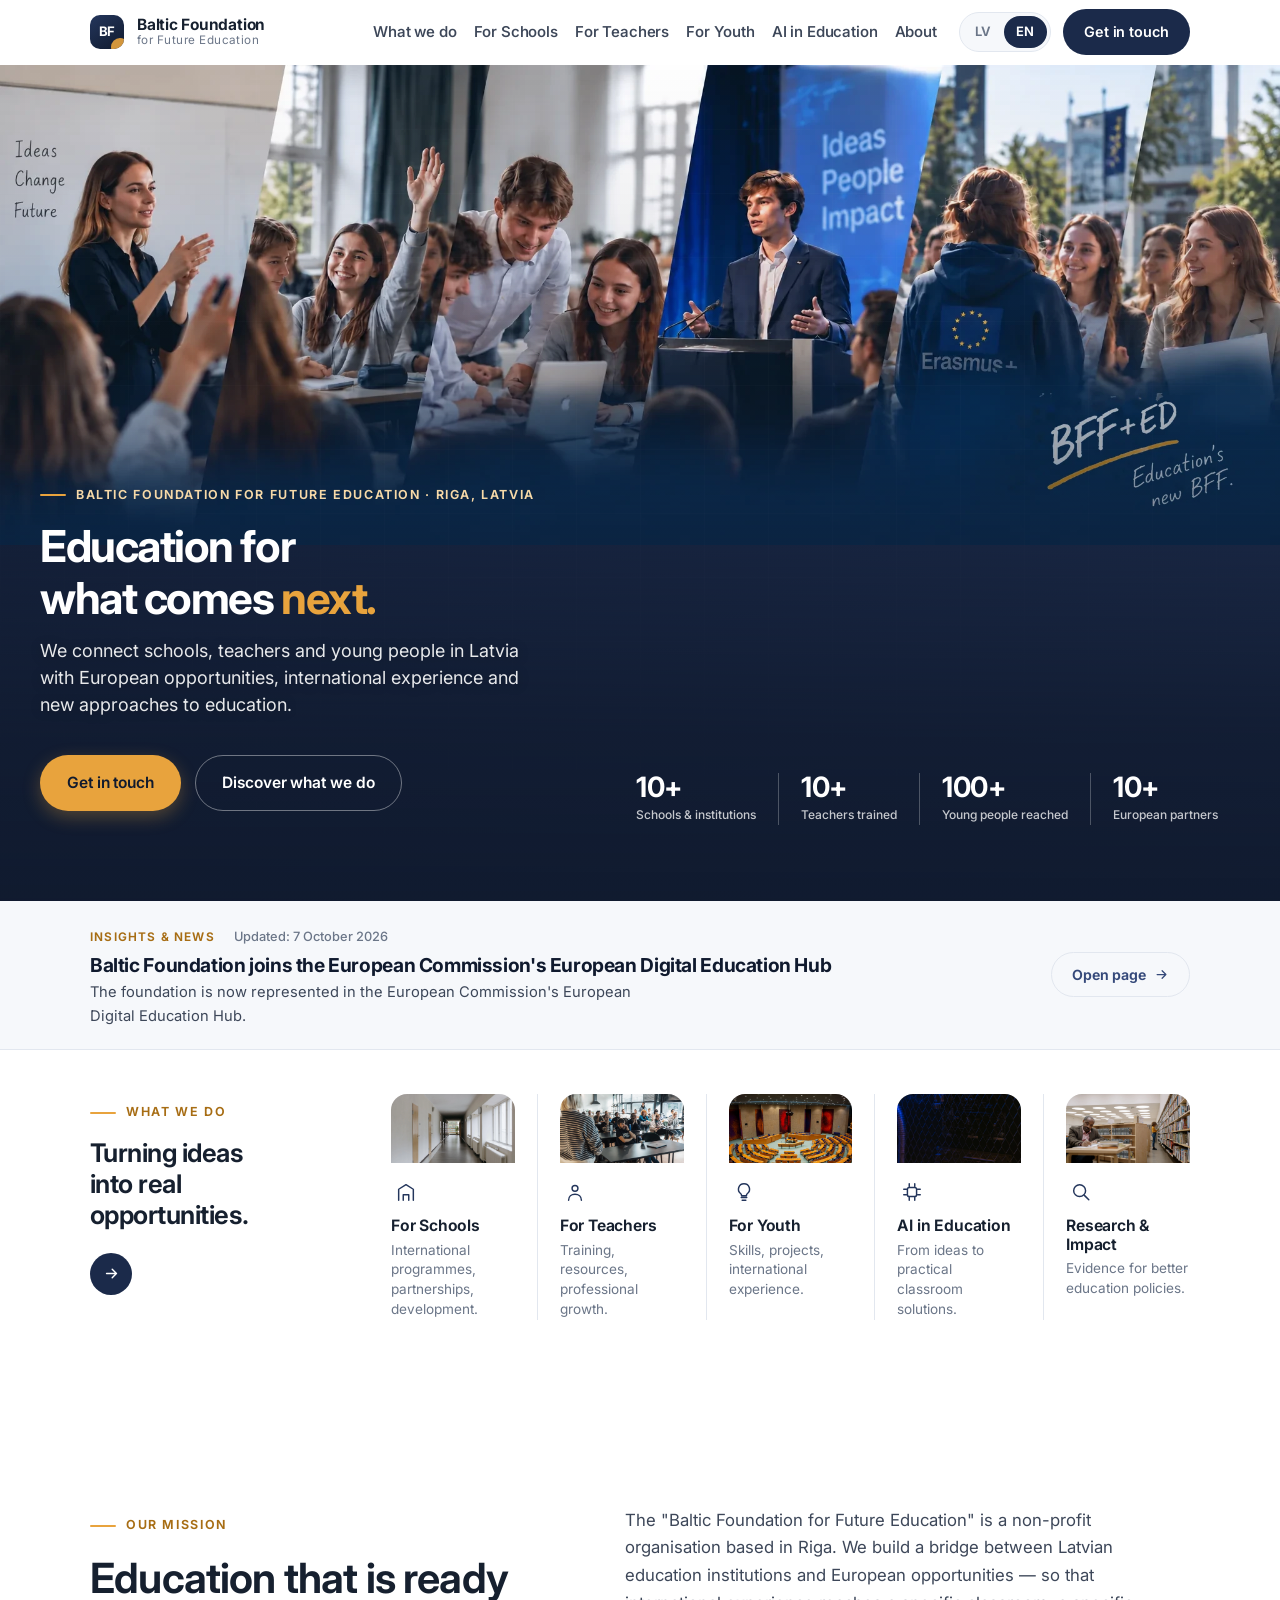
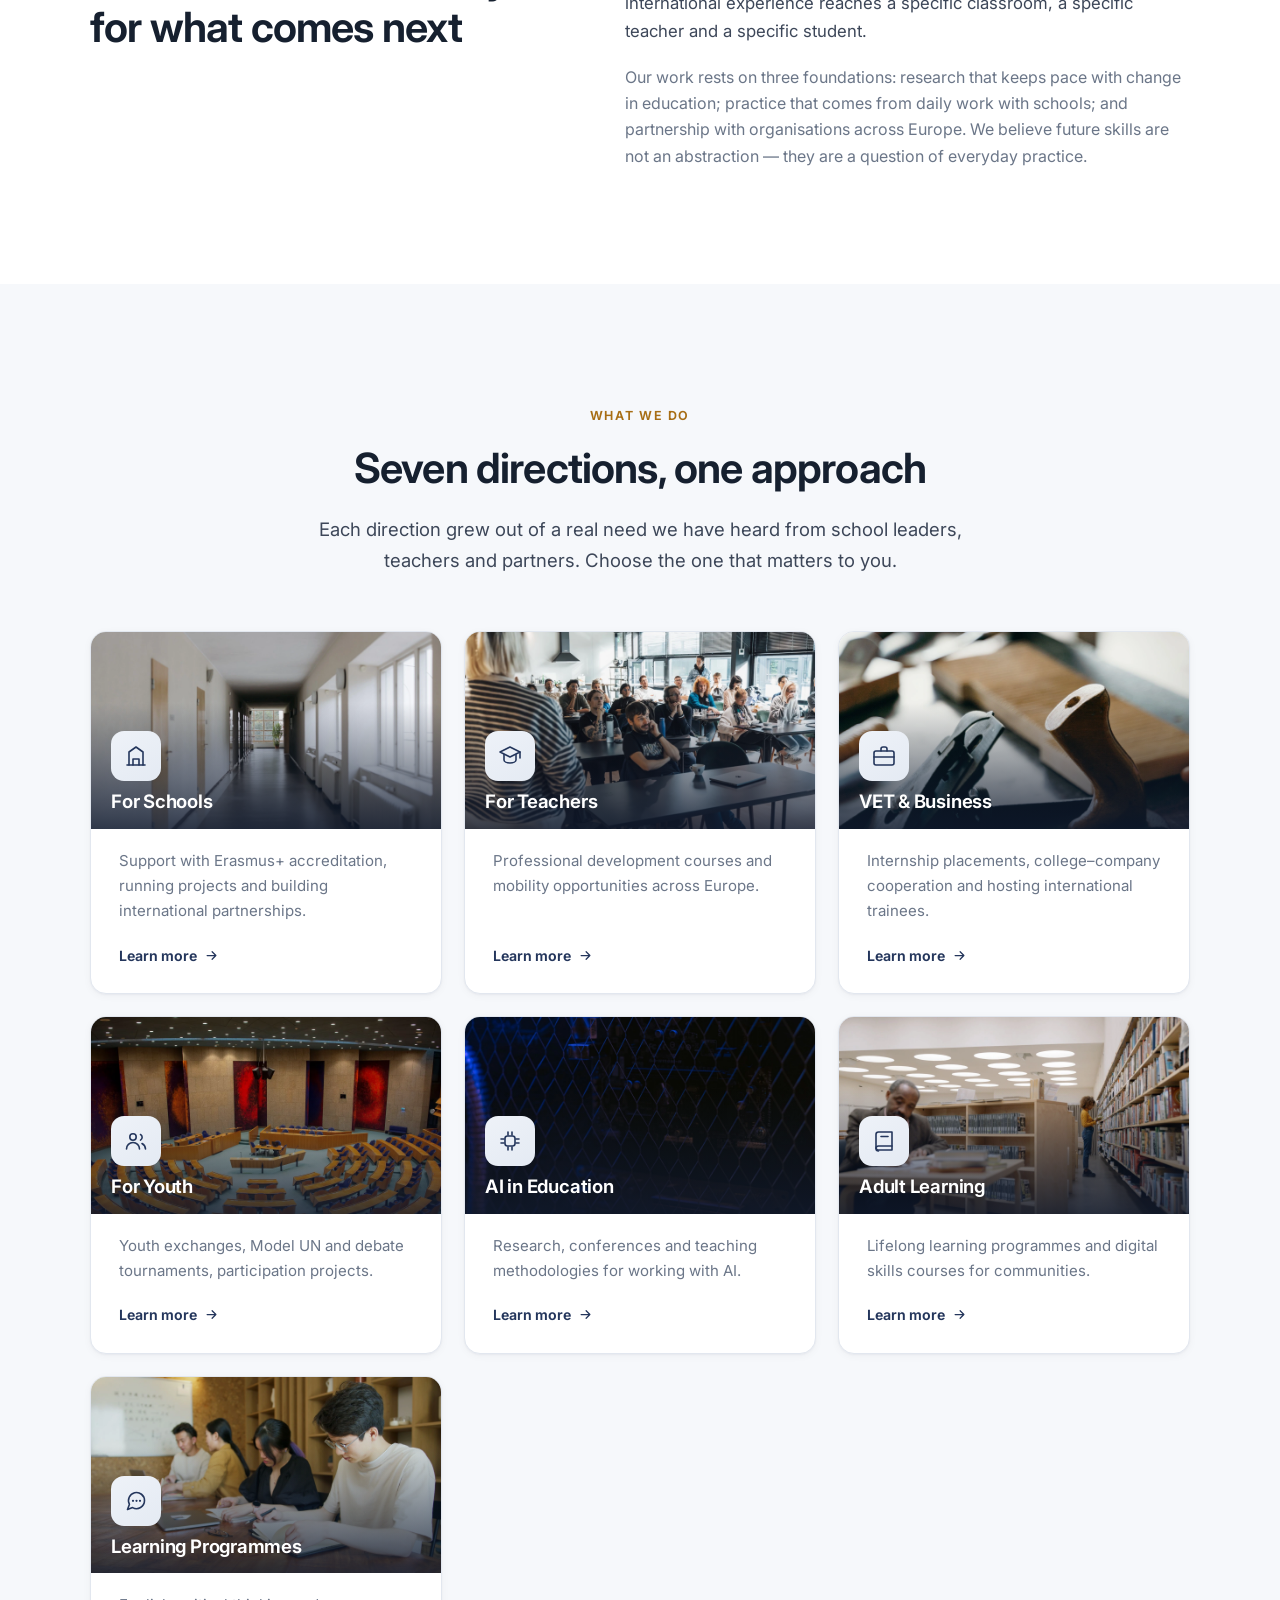
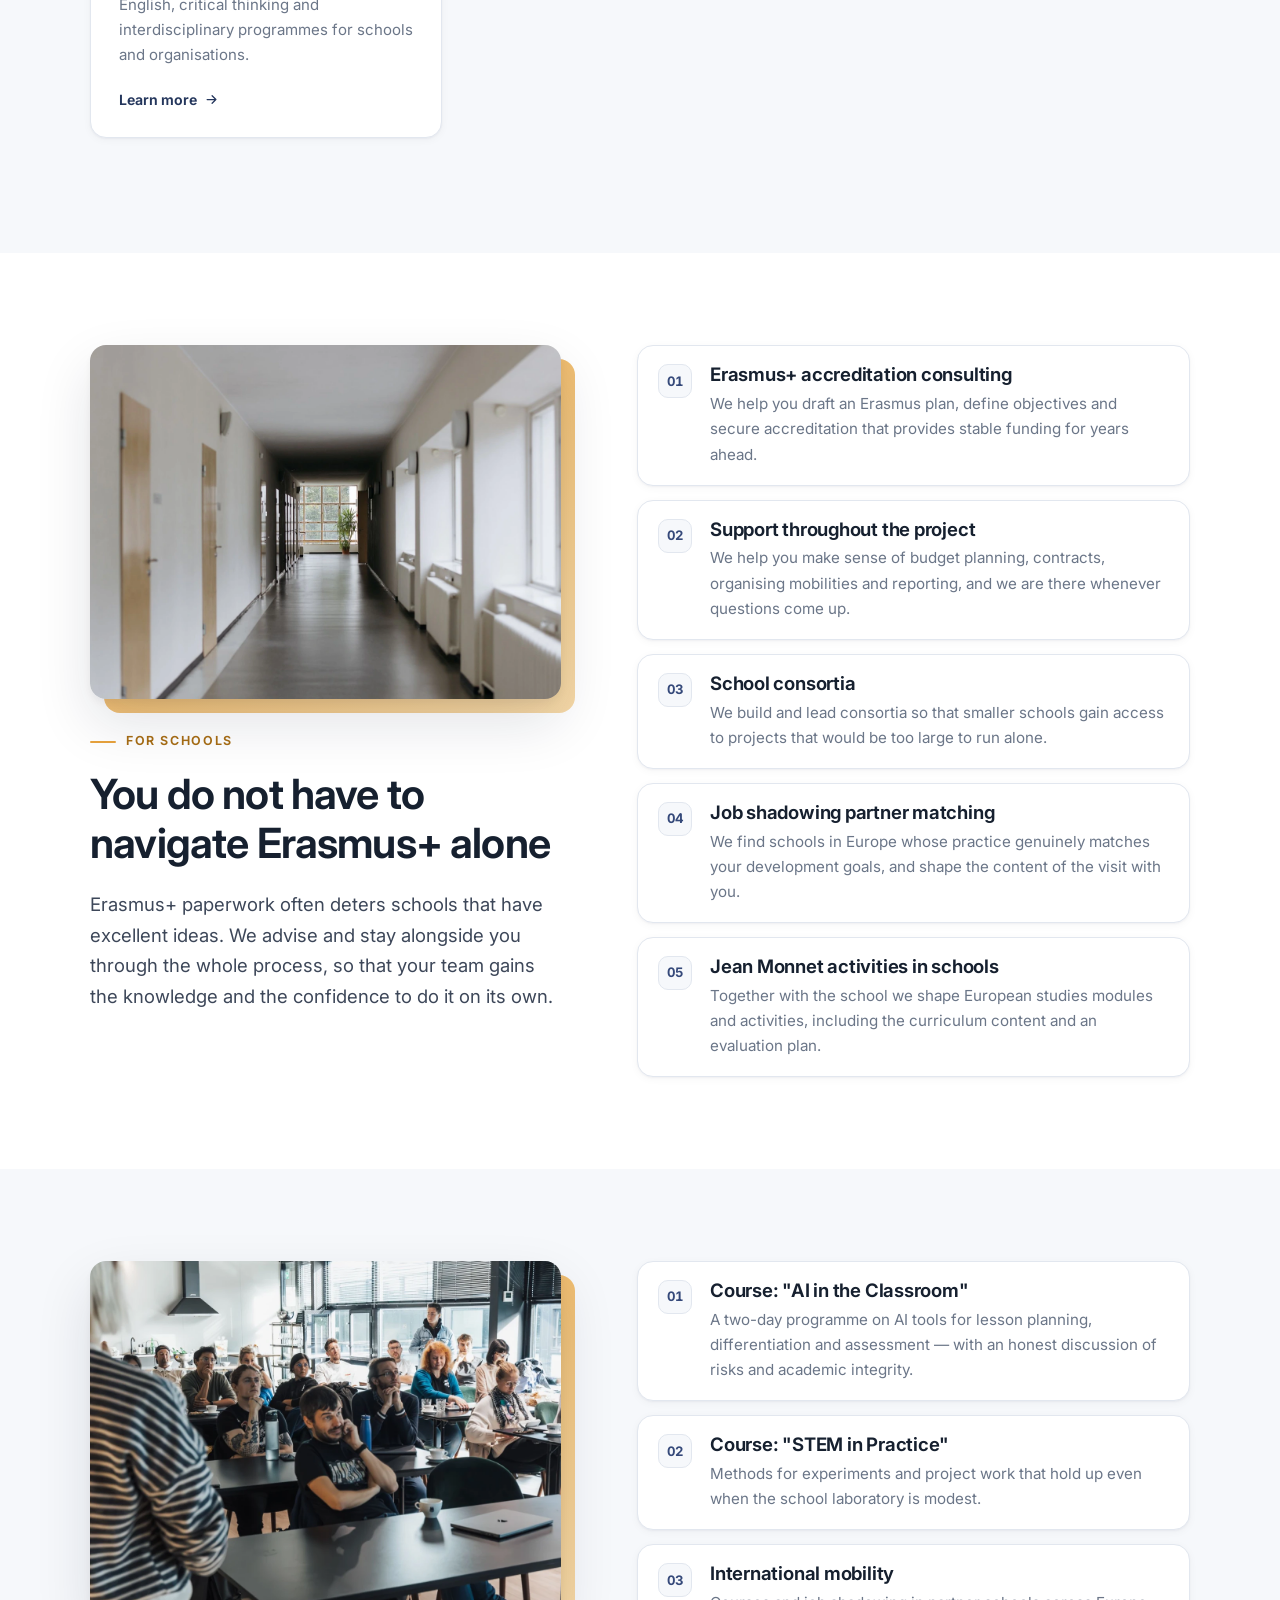
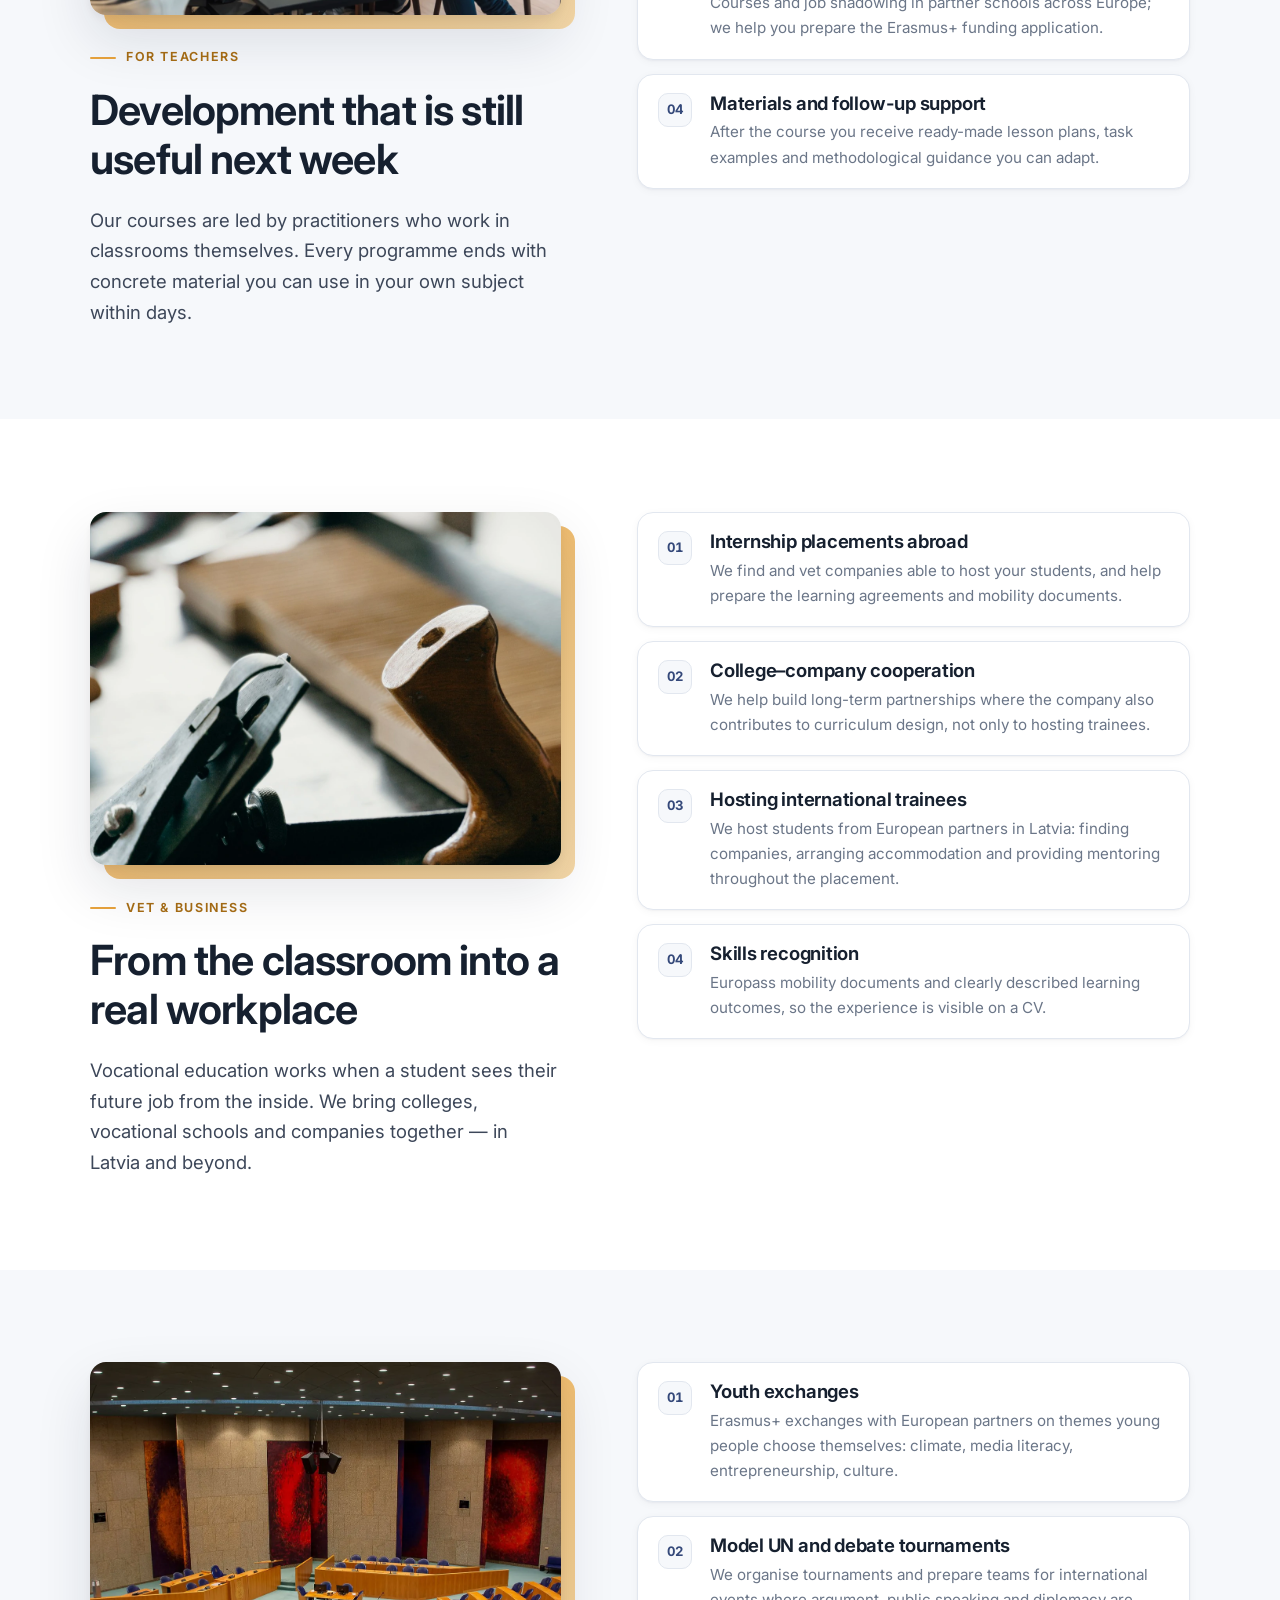
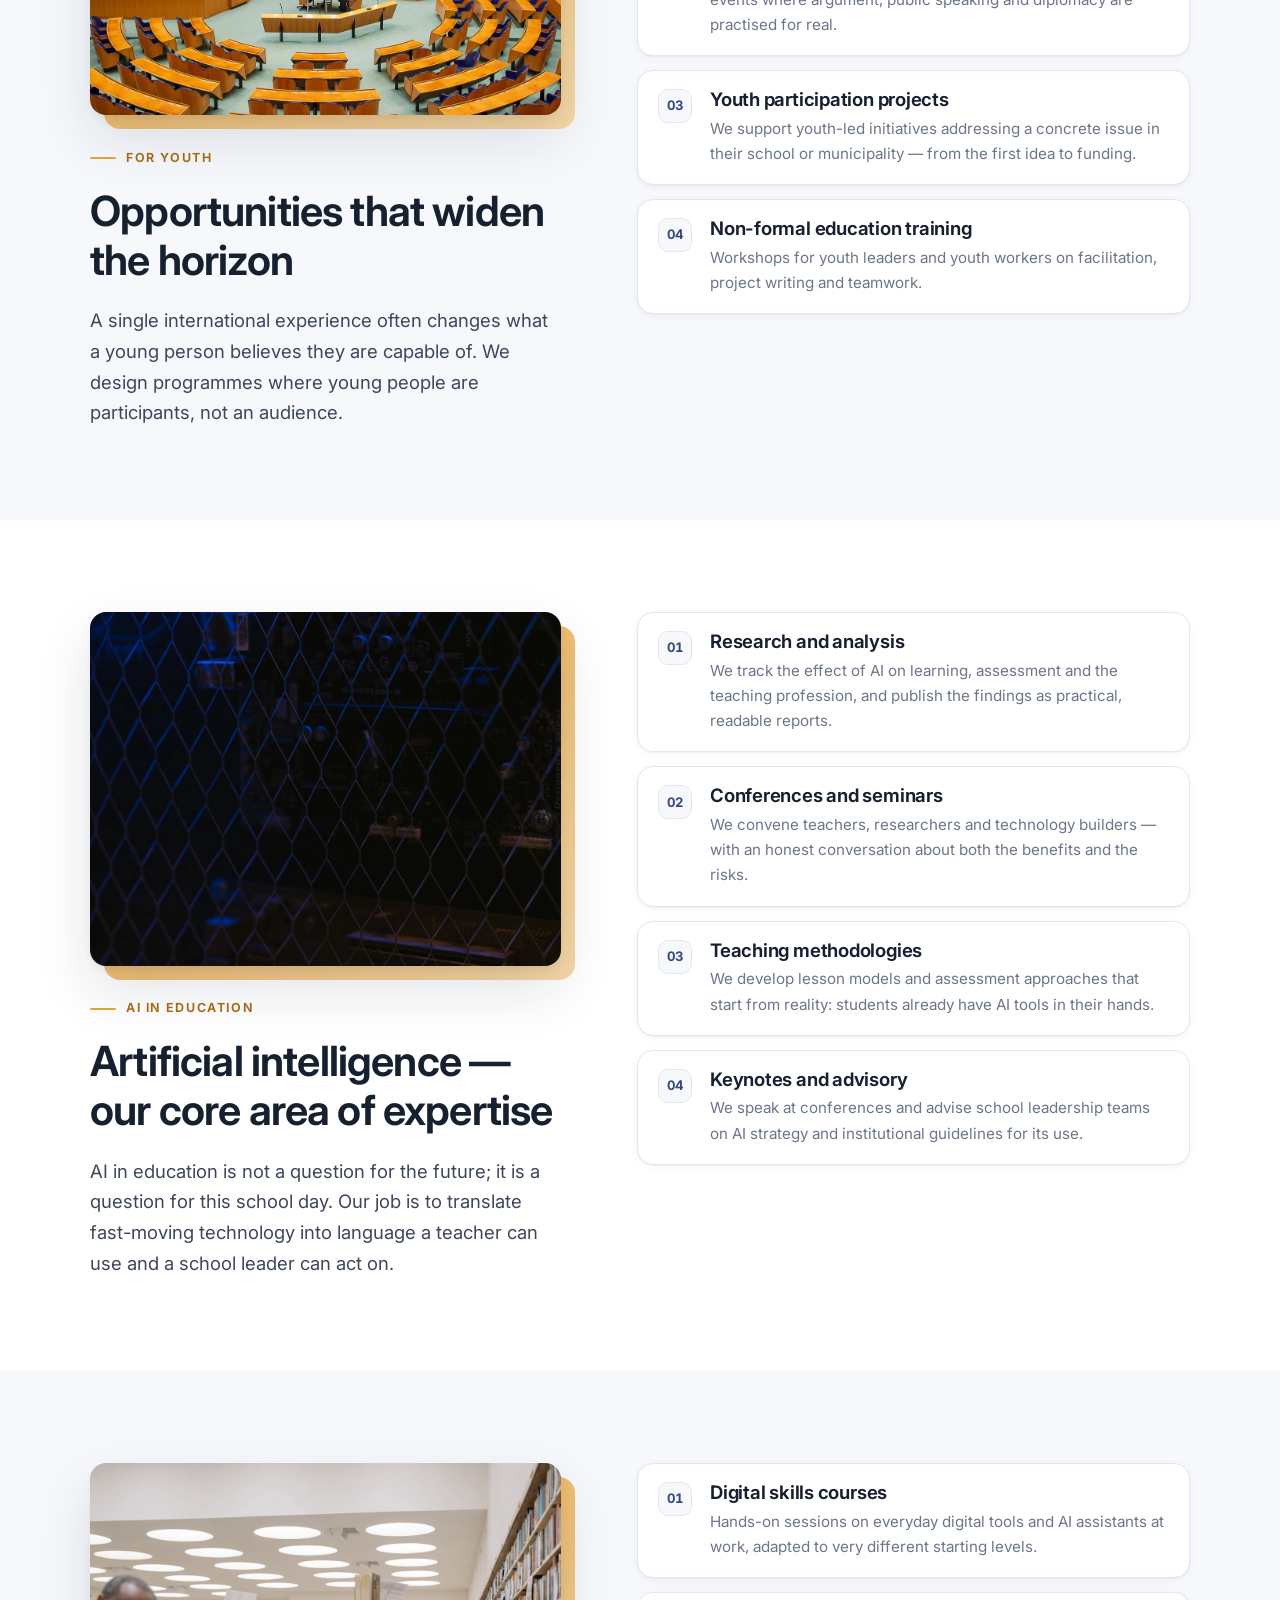
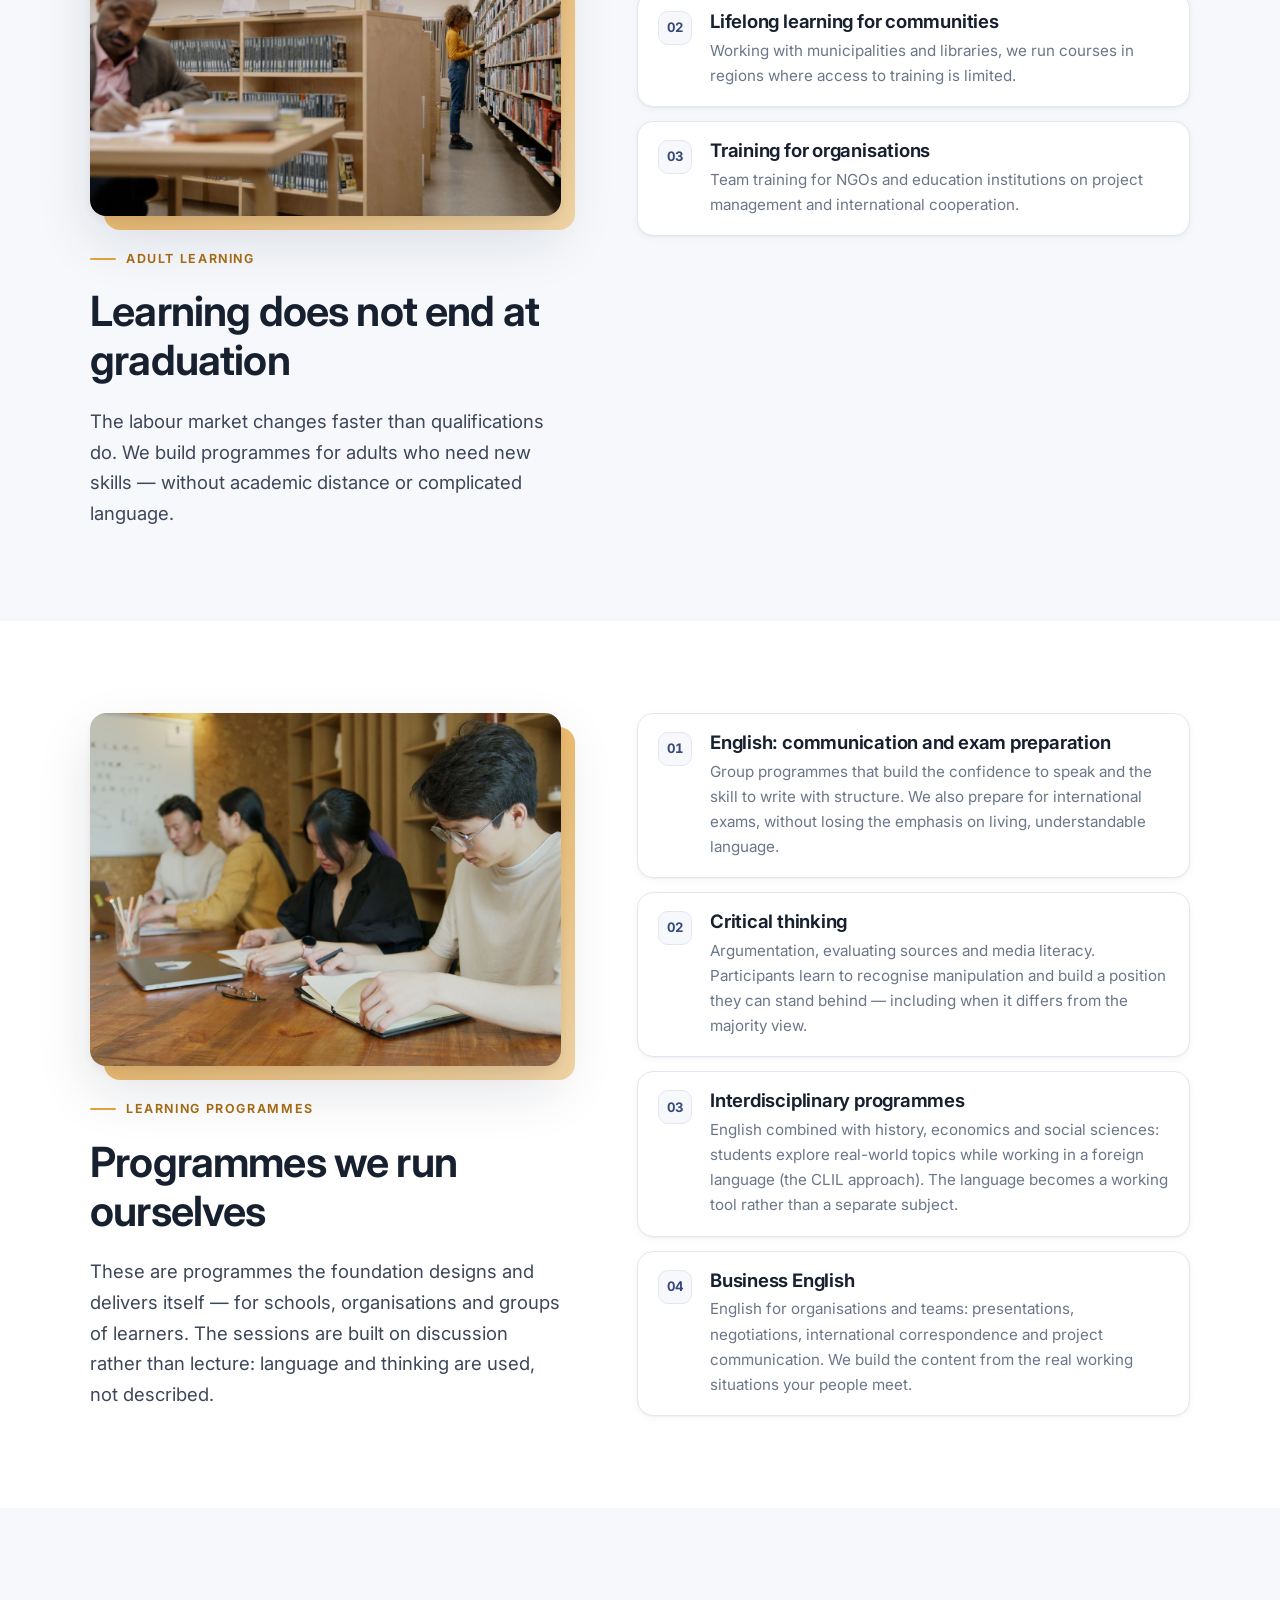
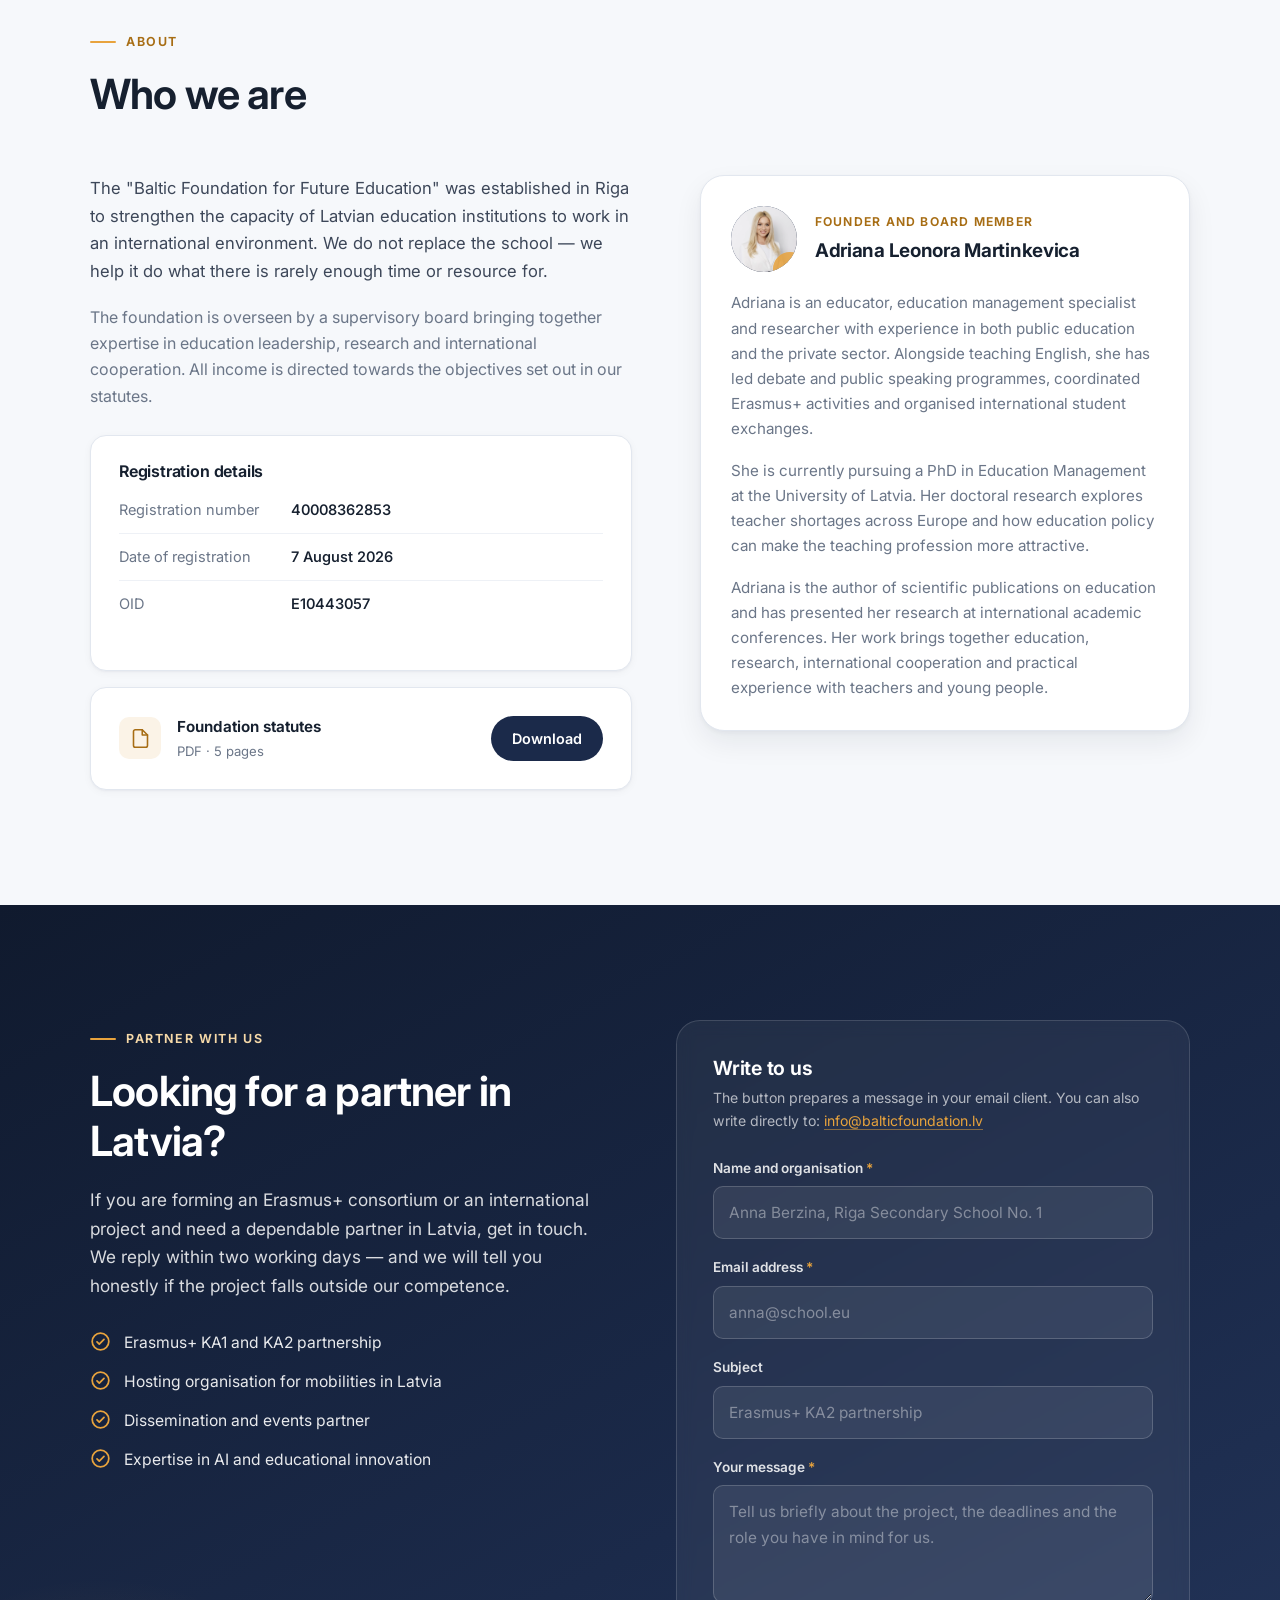
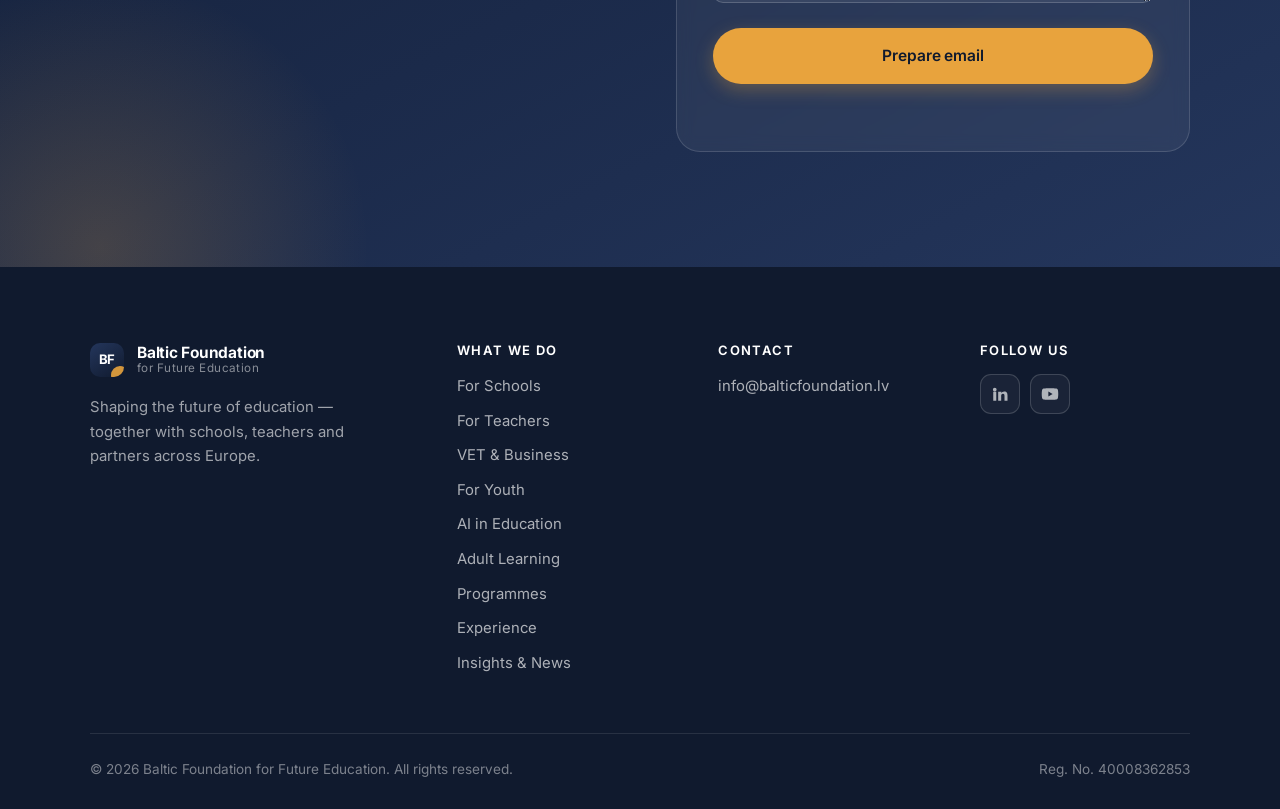
==== commit c70557ef: "Add news item on joining the European Digital Education Hub New lead story (7 October 2026): BFFE is" ====
--- a/index.html
+++ b/index.html
@@ -151,9 +151,9 @@
   <div class="container news-banner__inner">
     <div class="news-banner__text">
       <span class="news-banner__label" data-i18n="banner.label">Pētījumi un aktualitātes</span>
-      <span class="news-banner__date"><span data-i18n="banner.updated">Atjaunināts</span>: <span data-i18n="aktualitates.item1.date">2026. gada 30. septembris</span></span>
-      <h2 class="news-banner__title" data-i18n="aktualitates.item1.title">Fonds stiprina digitālo drošību un mākslīgā intelekta kompetenci</h2>
-      <p class="news-banner__desc" data-i18n="banner.desc">Fonds piedalījās NVO nama seminārā par digitālo drošību un AI kā IT drošības konsultantu.</p>
+      <span class="news-banner__date"><span data-i18n="banner.updated">Atjaunināts</span>: <span data-i18n="aktualitates.item1.date">2026. gada 7. oktobris</span></span>
+      <h2 class="news-banner__title" data-i18n="aktualitates.item1.title">BFFE pievienojas Eiropas Komisijas Eiropas Digitālās izglītības centram</h2>
+      <p class="news-banner__desc" data-i18n="banner.desc">Fonds tagad ir pārstāvēts Eiropas Komisijas Eiropas Digitālās izglītības centrā.</p>
     </div>
     <span class="news-banner__cta">
       <span data-i18n="banner.cta">Atvērt lapu</span>
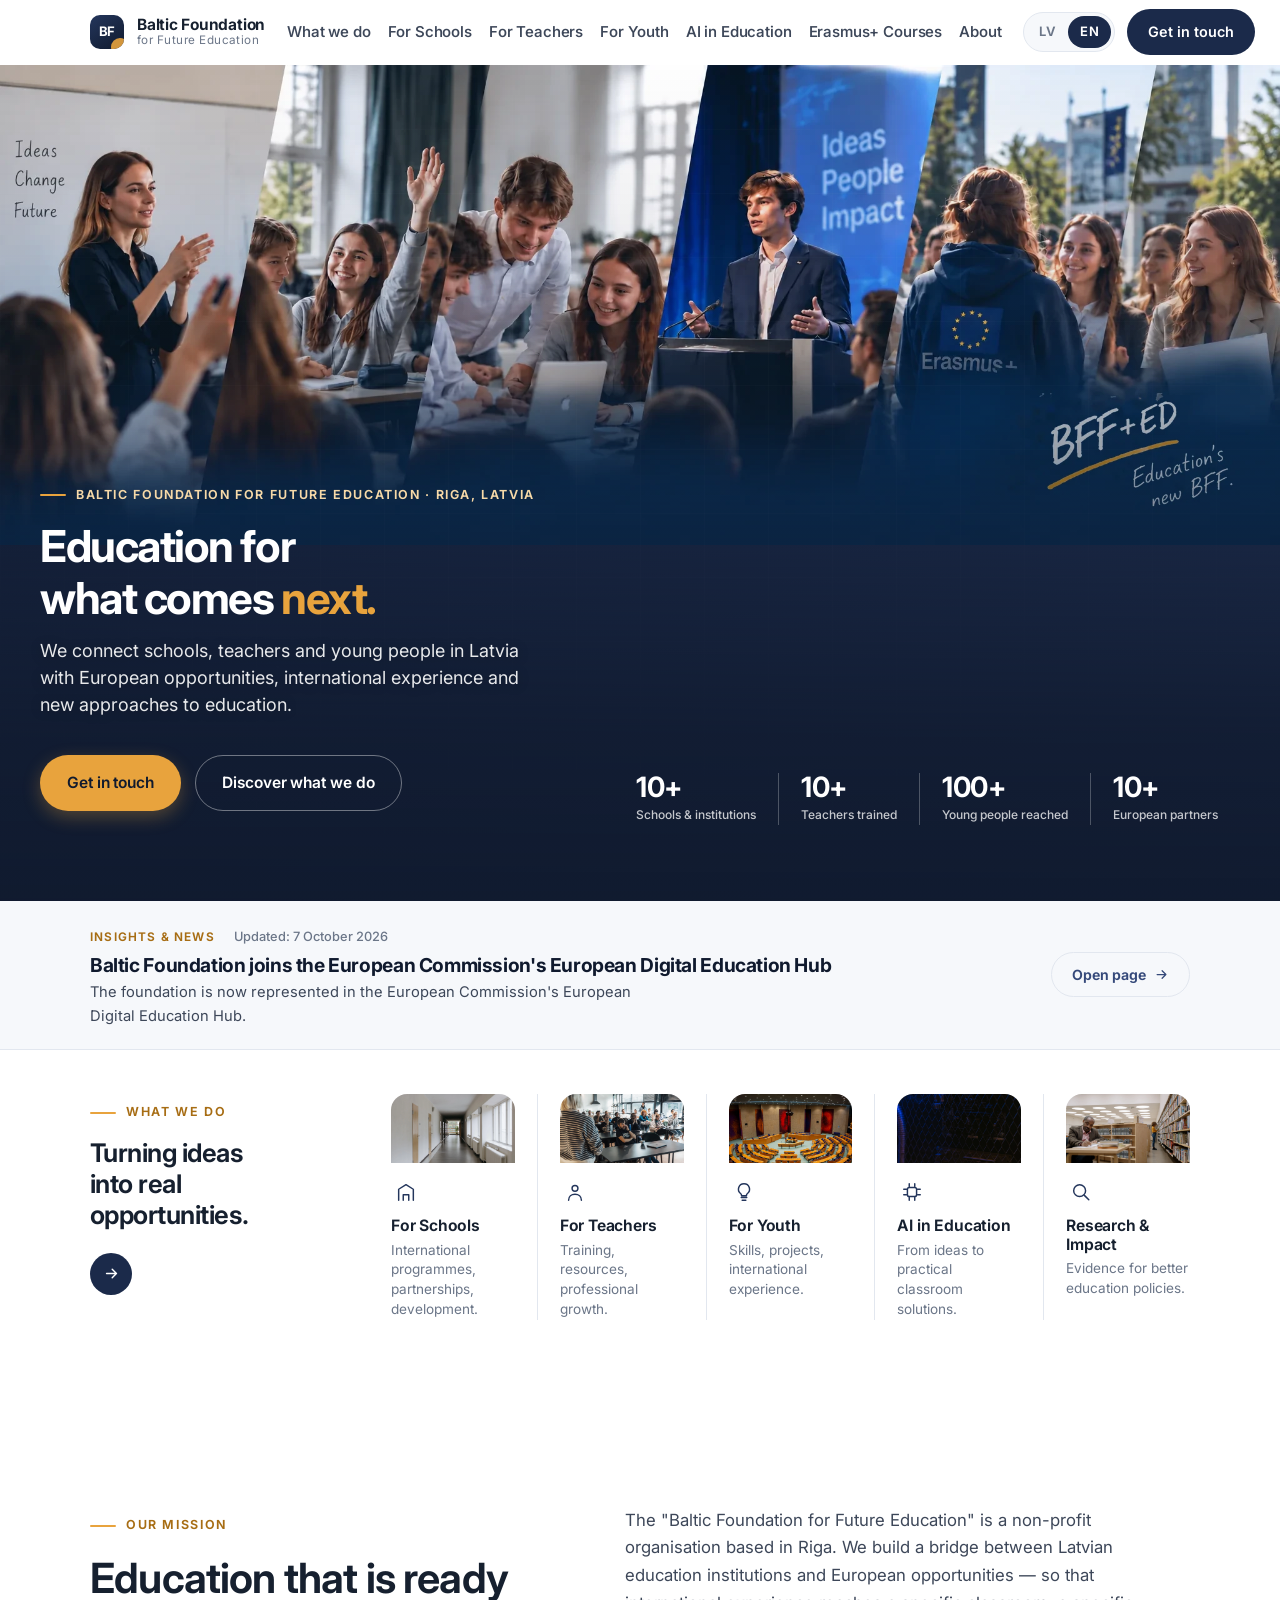
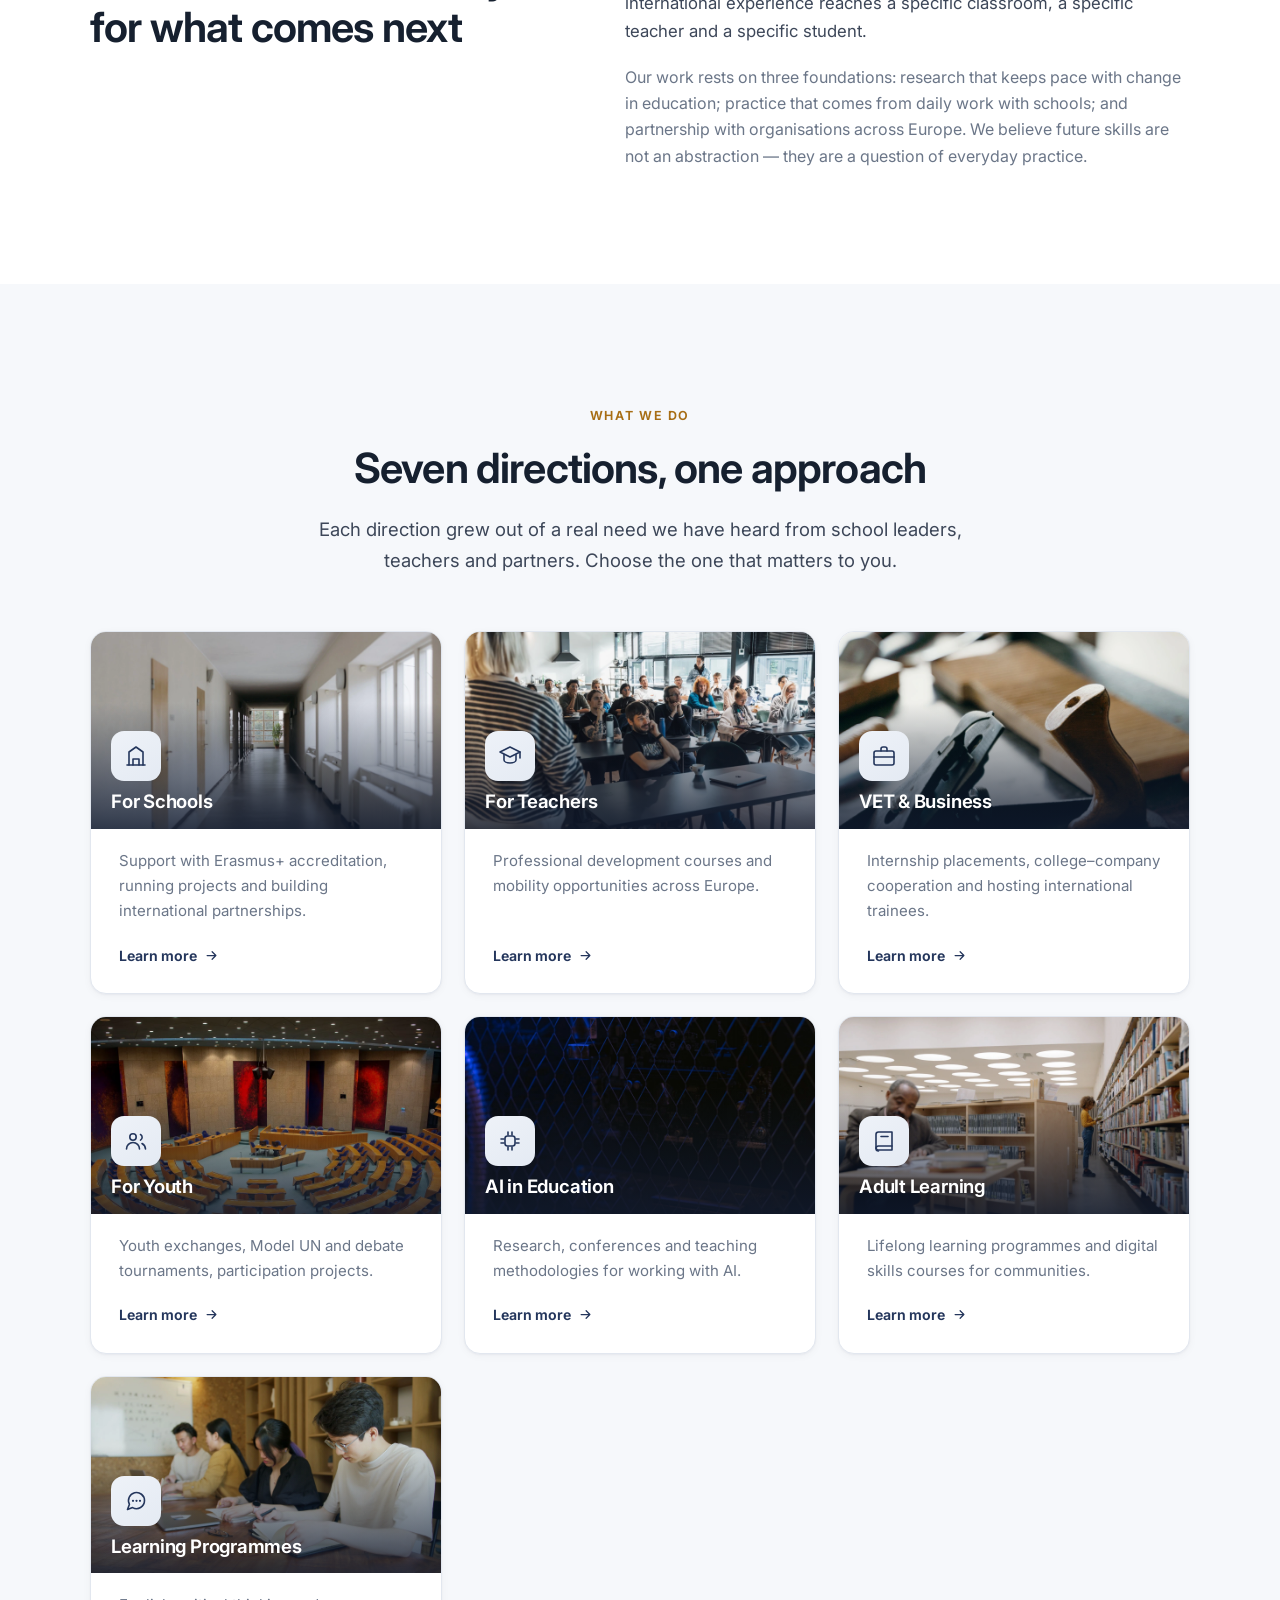
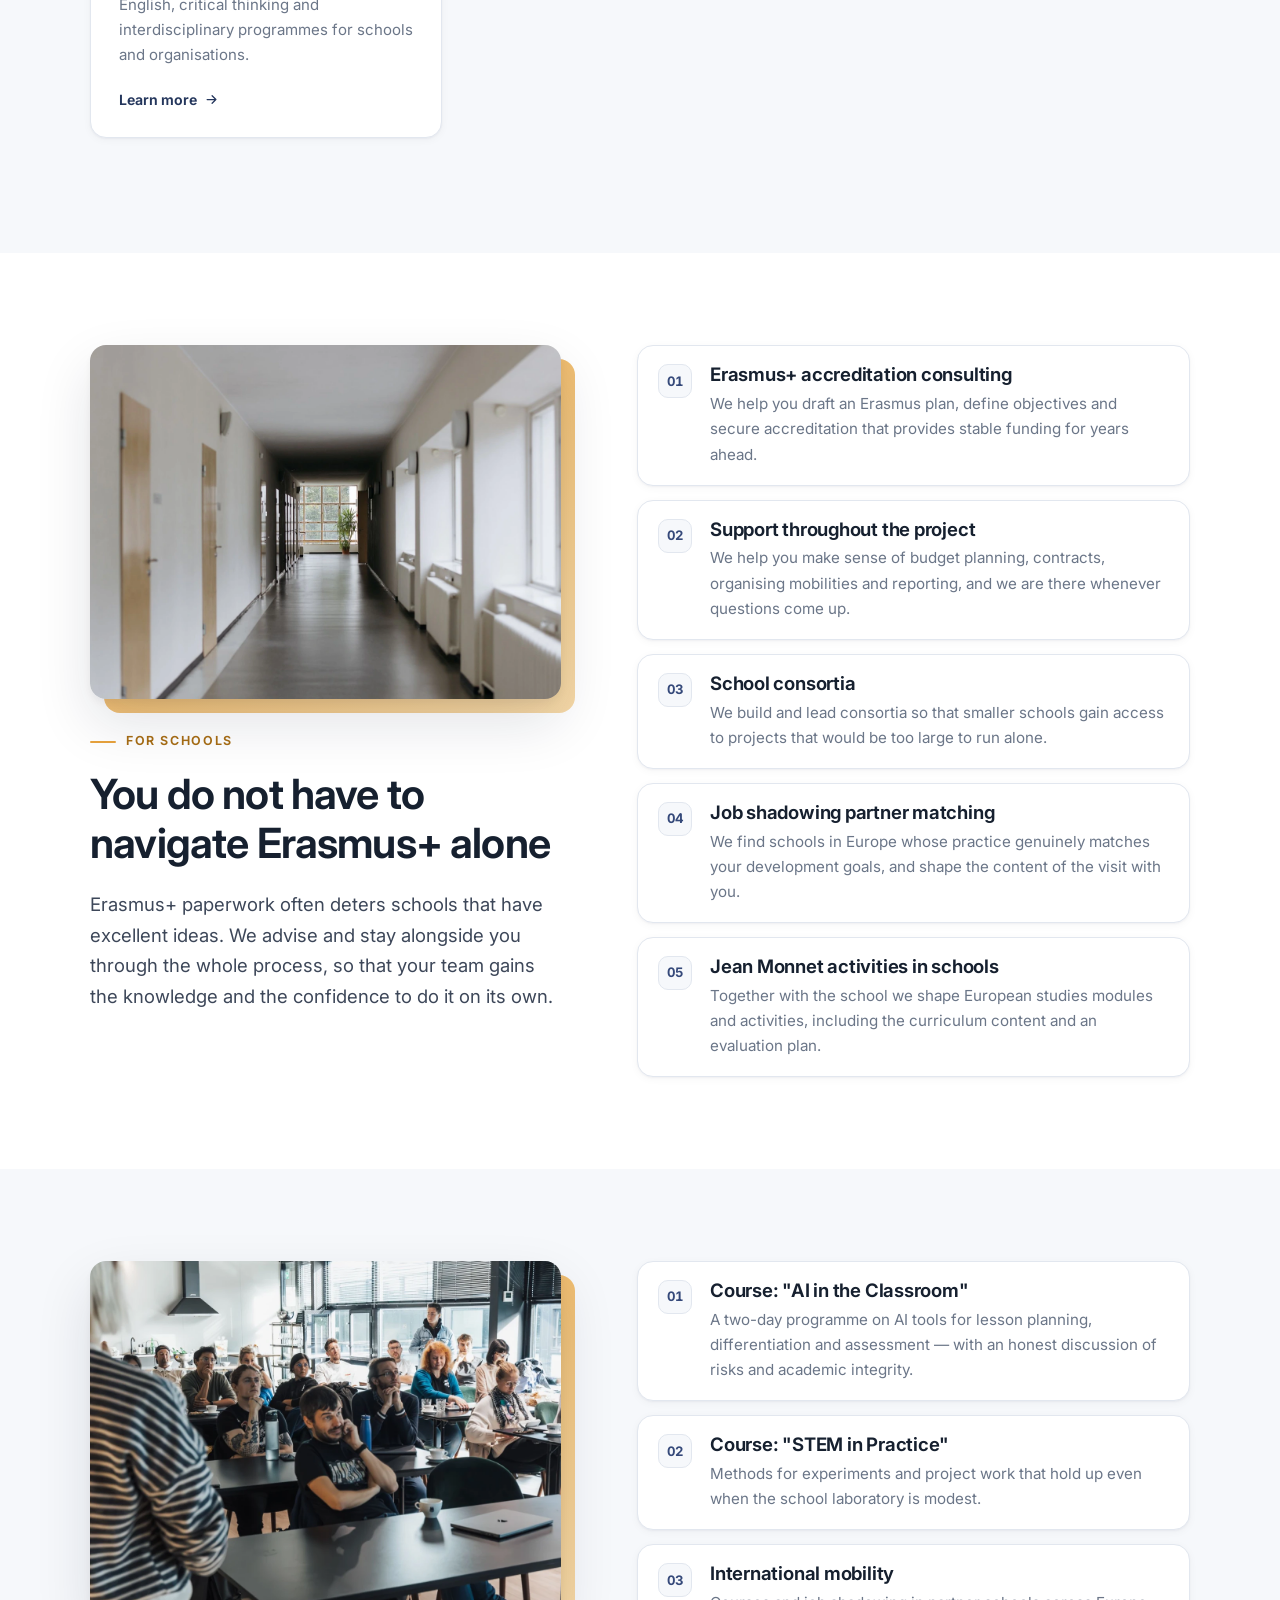
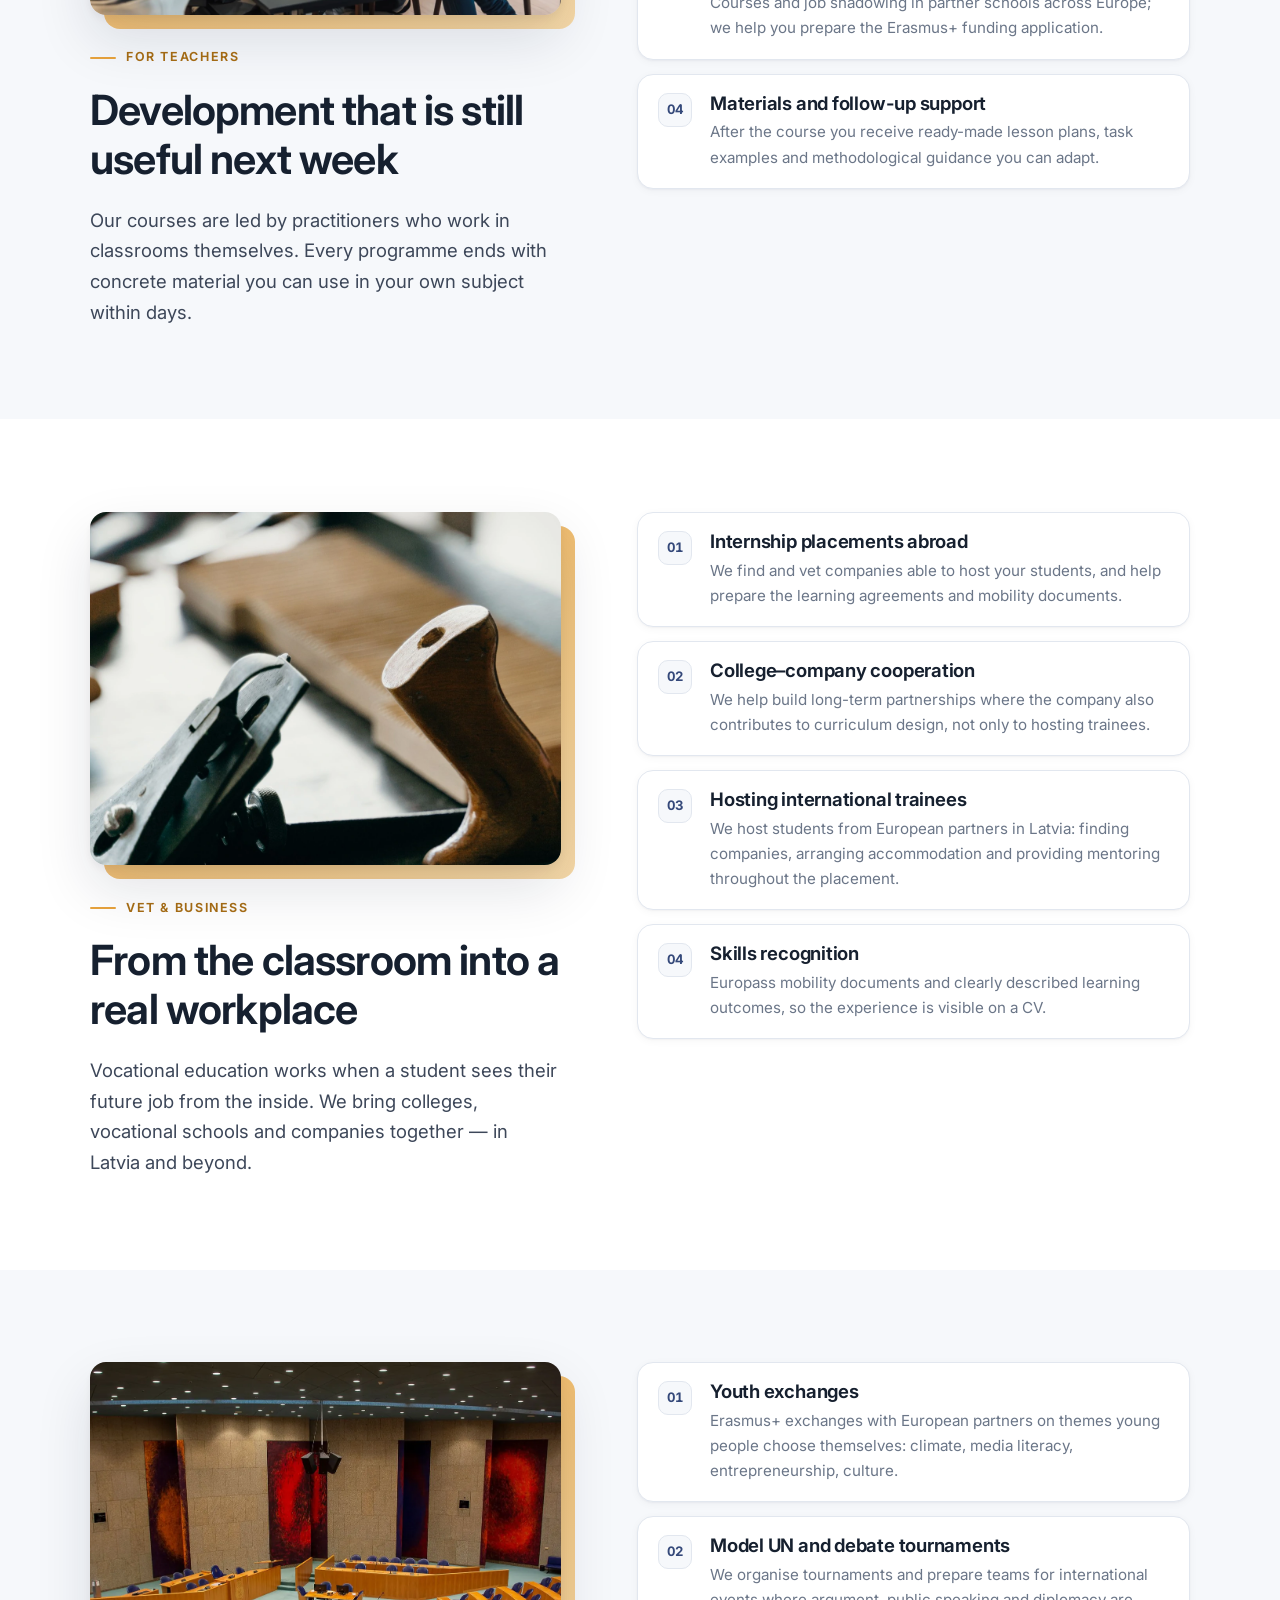
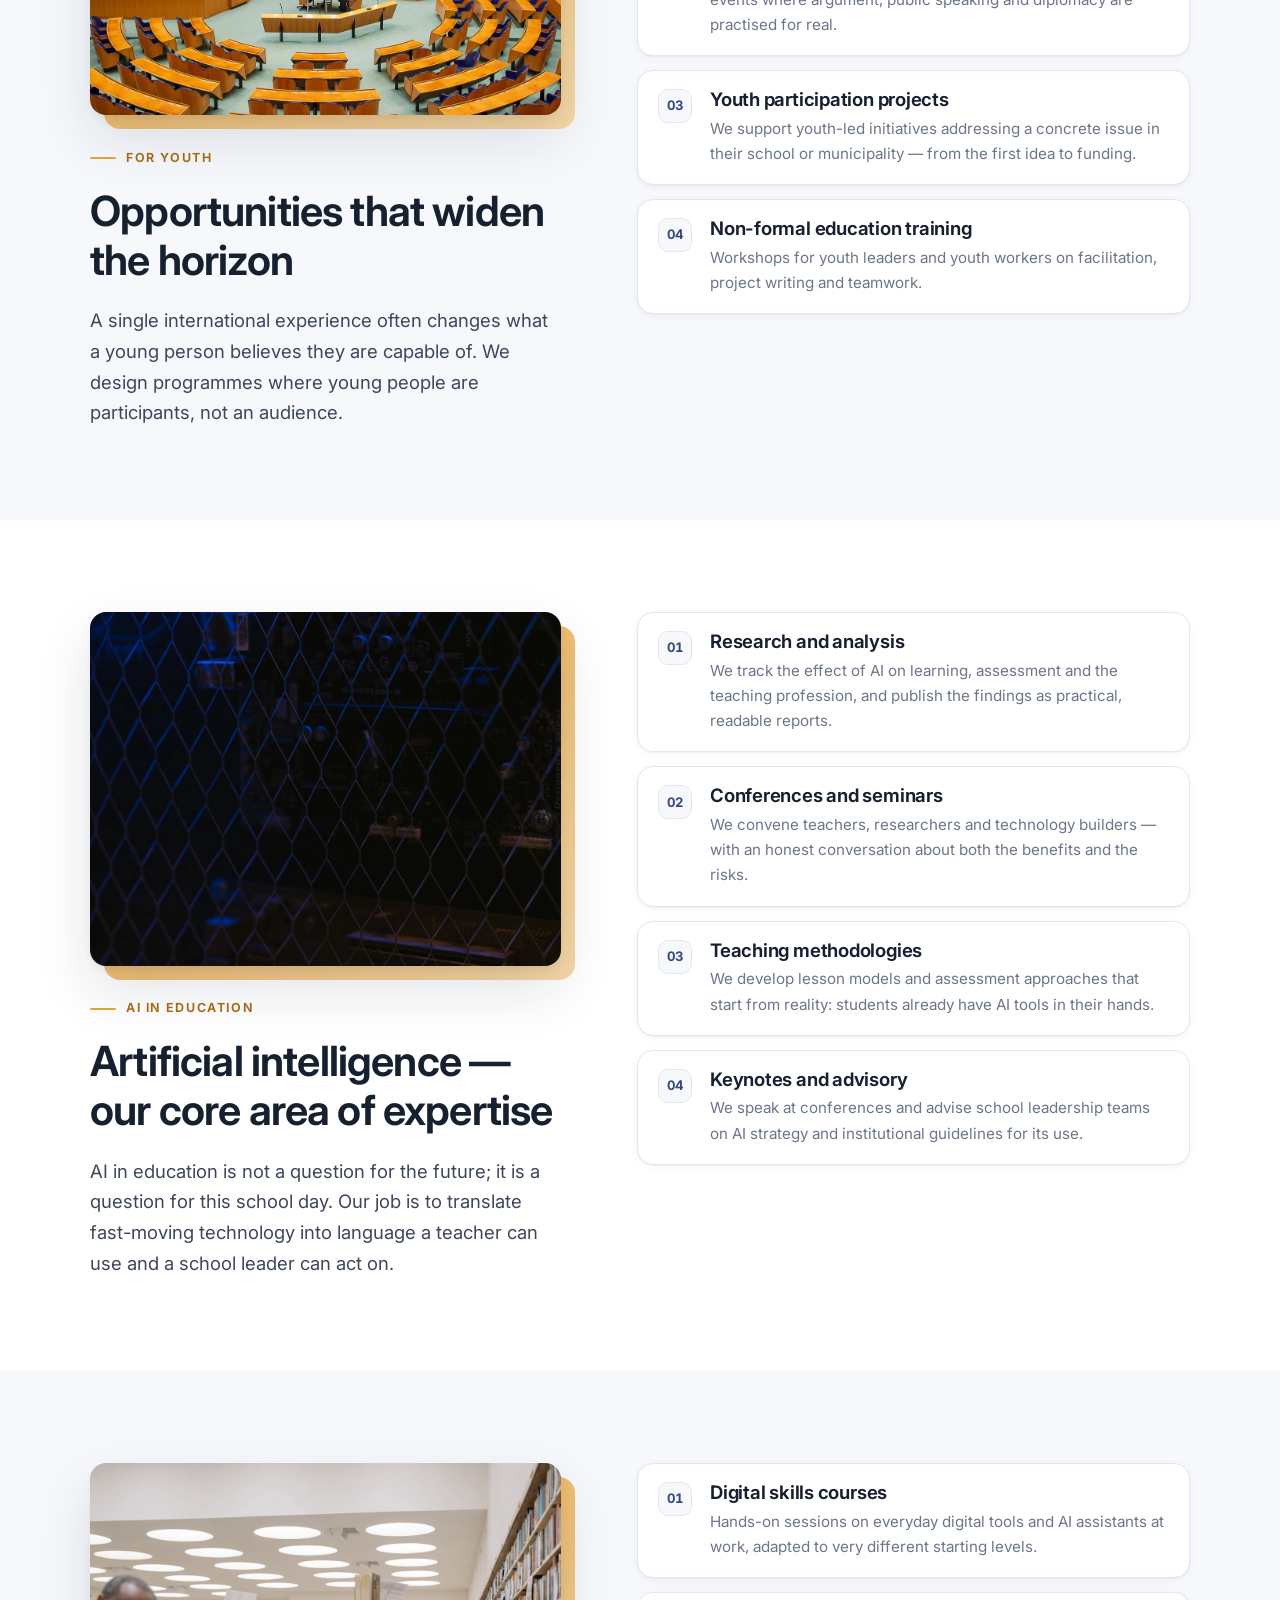
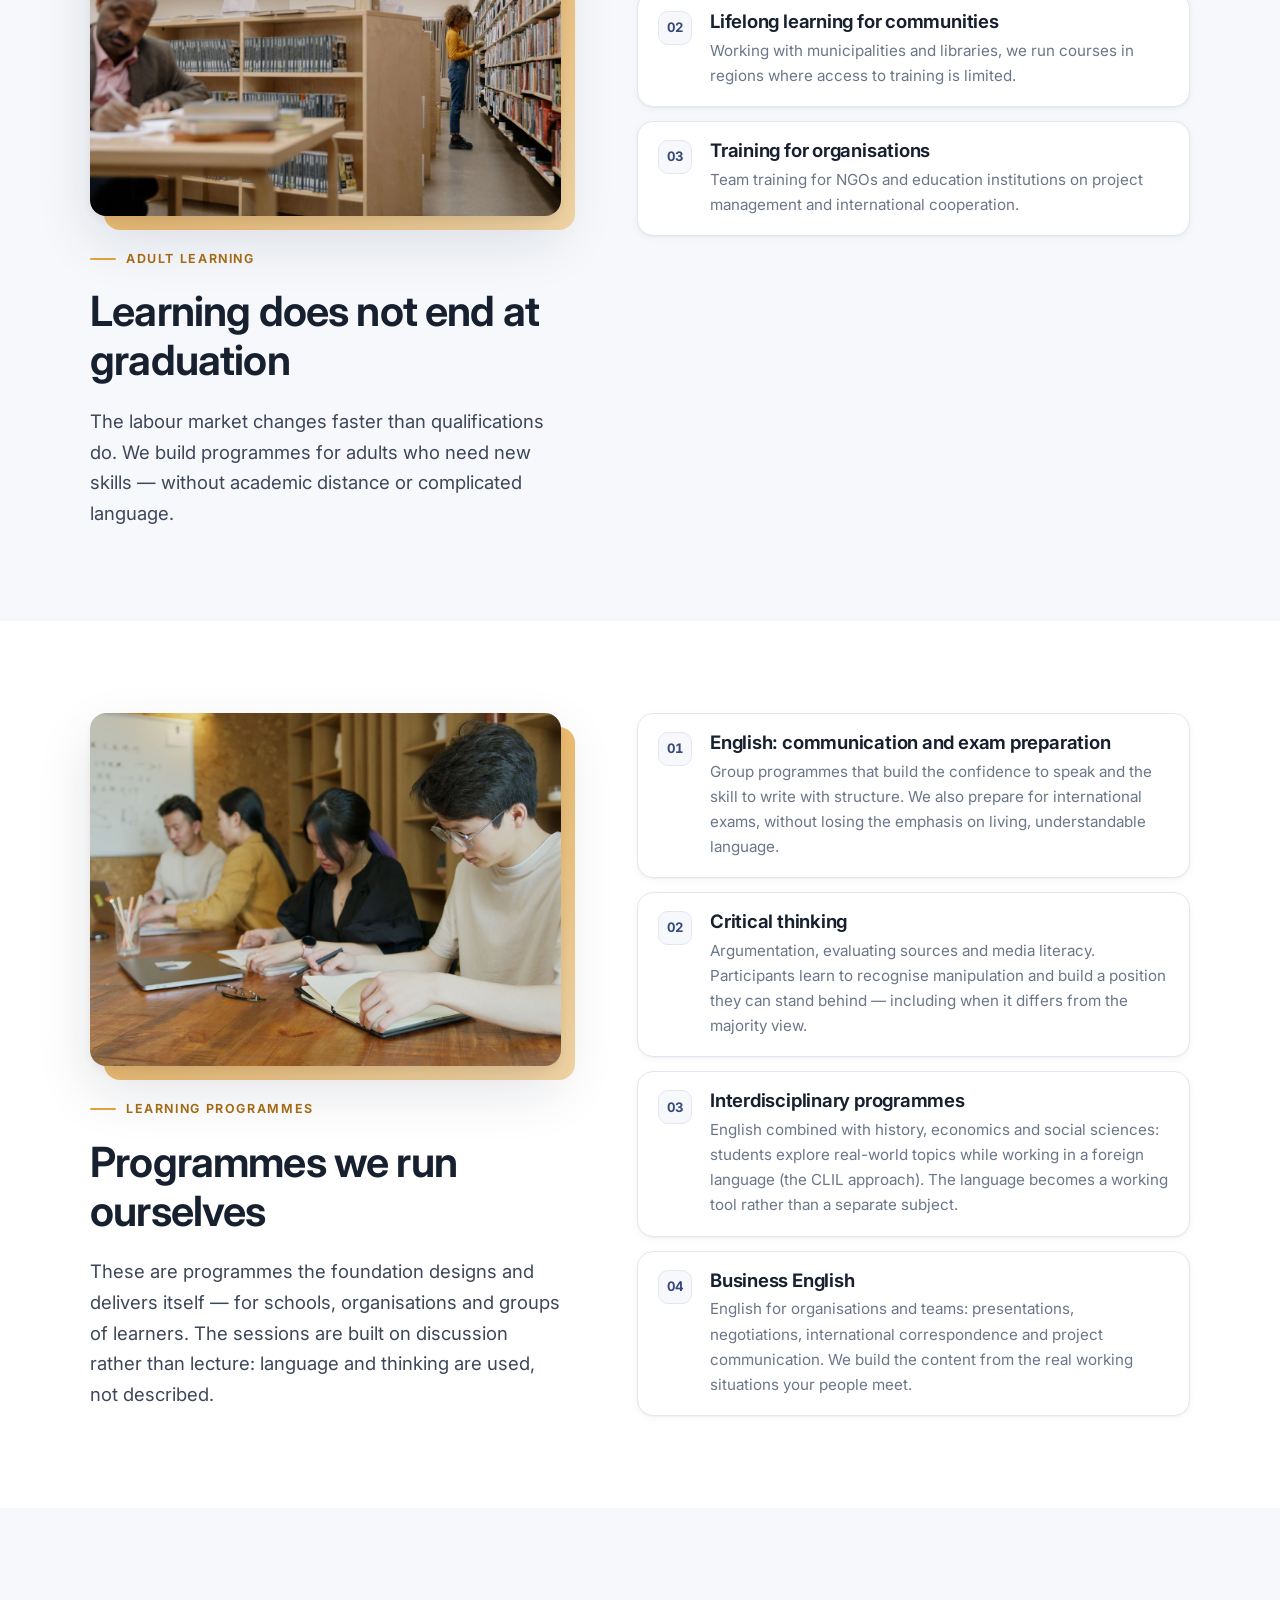
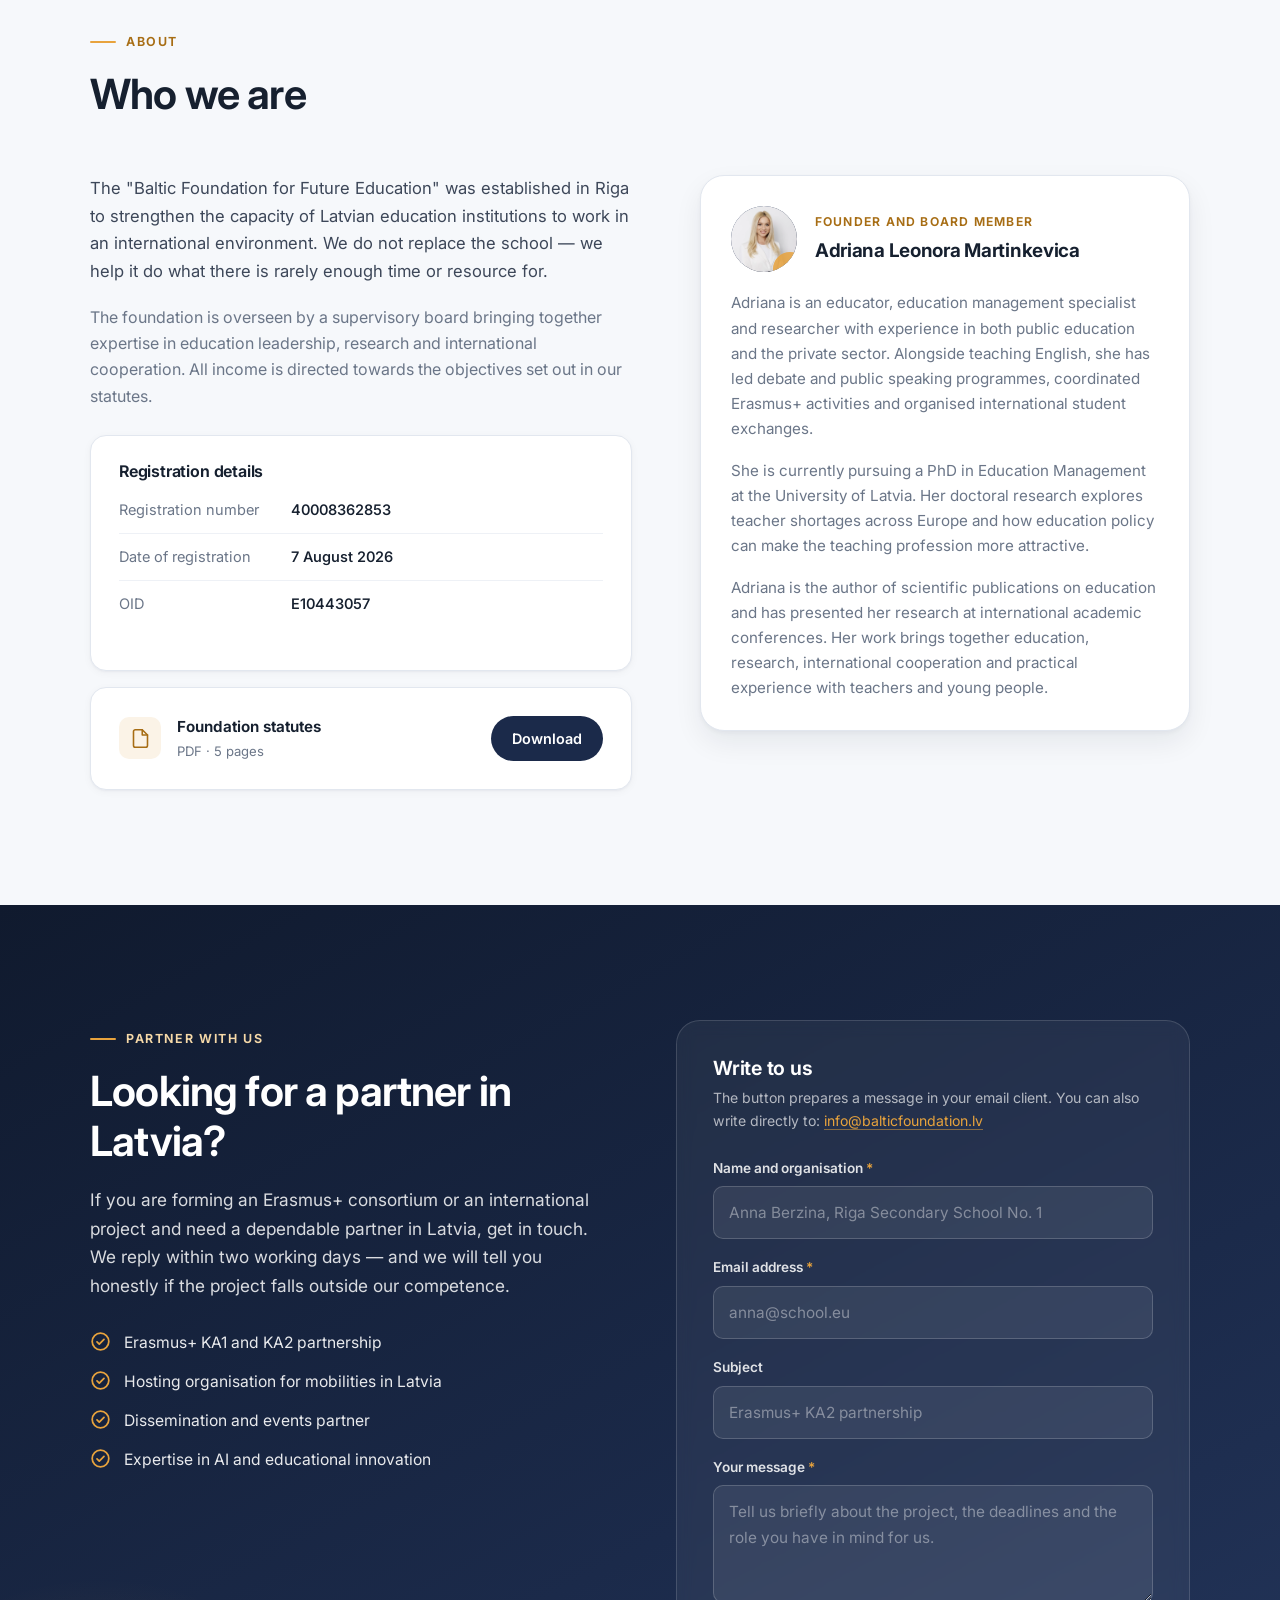
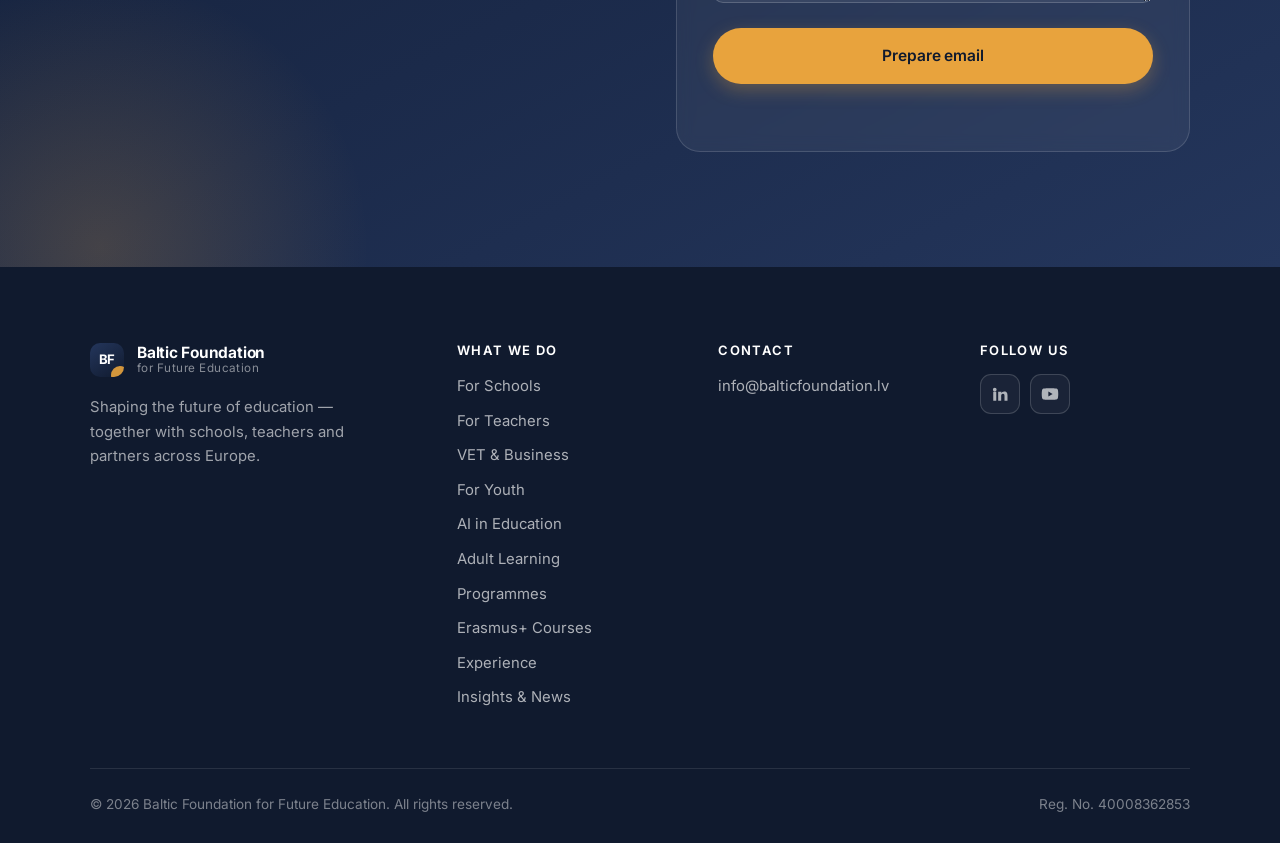
==== commit 6238b208: "Add Erasmus+ Courses: catalog, product page, calendar, registration New "Erasmus+ kursi" nav item an" ====
--- a/index.html
+++ b/index.html
@@ -69,6 +69,7 @@
       <a href="#pedagogiem" data-i18n="nav.teachers">Pedagogiem</a>
       <a href="#jauniesiem" data-i18n="nav.youth">Jauniešiem</a>
       <a href="#ai"        data-i18n="nav.ai">AI izglītībā</a>
+      <a href="erasmus-kursi.html" data-i18n="nav.courses">Erasmus+ kursi</a>
       <a href="#par-fondu" data-i18n="nav.about">Par fondu</a>
     </nav>
 
@@ -95,6 +96,7 @@
   <a href="#ai"          data-i18n="nav.ai">AI izglītībā</a>
   <a href="#pieaugusajiem" data-i18n="nav.adult">Pieaugušajiem</a>
   <a href="#macibu-programmas" data-i18n="nav.programmes">Programmas</a>
+  <a href="erasmus-kursi.html" data-i18n="nav.courses">Erasmus+ kursi</a>
   <a href="pieredze.html" data-i18n="nav.experience">Pieredze</a>
   <a href="aktualitates.html" data-i18n="nav.news">Pētījumi un aktualitātes</a>
   <a href="#par-fondu"   data-i18n="nav.about">Par fondu</a>
@@ -606,6 +608,7 @@
           <li><a href="#ai" data-i18n="nav.ai">AI izglītībā</a></li>
           <li><a href="#pieaugusajiem" data-i18n="nav.adult">Pieaugušajiem</a></li>
           <li><a href="#macibu-programmas" data-i18n="nav.programmes">Programmas</a></li>
+          <li><a href="erasmus-kursi.html" data-i18n="nav.courses">Erasmus+ kursi</a></li>
           <li><a href="pieredze.html" data-i18n="nav.experience">Pieredze</a></li>
           <li><a href="aktualitates.html" data-i18n="nav.news">Pētījumi un aktualitātes</a></li>
         </ul>
--- a/assets/css/styles.css
+++ b/assets/css/styles.css
@@ -846,3 +846,96 @@
   .hero, .partner, .cta-band, .footer { background: #fff !important; color: #000 !important; }
   .hero h1, .hero__lead, .hero__accent, .partner h2, .cta-band h2 { color: #000 !important; }
 }
+
+/* ============================================================================
+   Erasmus+ course catalog, product pages, calendar and registration
+   ========================================================================== */
+
+/* --- Course catalog cards --------------------------------------------------- */
+.course-cards { display: grid; grid-template-columns: repeat(3, 1fr); gap: 20px; }
+.course-card {
+  display: block; background: #fff; border: 1px solid var(--line); border-radius: var(--radius);
+  padding: 26px 24px; text-decoration: none; color: inherit; transition: box-shadow .18s var(--ease), border-color .18s var(--ease), transform .18s var(--ease);
+}
+a.course-card:hover { box-shadow: var(--shadow); border-color: #D6DDE9; transform: translateY(-2px); }
+.course-card--soon { cursor: default; opacity: .72; }
+.course-card__top { display: flex; margin-bottom: 14px; }
+.course-card h3 { font-size: 1.1rem; margin-bottom: 8px; }
+.course-card p { font-size: .92rem; color: var(--muted); }
+
+/* --- Course hero meta row --------------------------------------------------- */
+.course-meta-row { display: flex; flex-wrap: wrap; align-items: center; gap: 10px 18px; margin-top: 18px; font-size: .95rem; color: rgba(255,255,255,.82); }
+.course-meta-row strong { color: #fff; font-weight: 650; }
+.course-meta-row .dot { opacity: .5; }
+.course-price { font-size: 1.3rem; font-weight: 700; color: var(--amber); }
+
+/* --- Hook / pitch questions -------------------------------------------------- */
+.course-hook { display: grid; gap: 14px; max-width: 62ch; margin: 0 auto; }
+.course-hook p { font-size: clamp(1.1rem, 2.2vw, 1.4rem); font-weight: 560; color: var(--ink); letter-spacing: -.01em; line-height: 1.4; }
+
+/* --- Generic course content sections ---------------------------------------- */
+.course-section { max-width: 72ch; margin: 0 auto; }
+.course-section + .course-section { margin-top: clamp(40px, 6vw, 64px); }
+.course-section h2 { font-size: clamp(1.3rem, 2.6vw, 1.7rem); margin-bottom: 16px; }
+.course-section p { font-size: 1rem; color: var(--body); margin-bottom: 14px; }
+.course-section p:last-child { margin-bottom: 0; }
+.course-section ul { display: grid; gap: 10px; margin: 0; padding: 0; list-style: none; }
+.course-section ul li { position: relative; padding-left: 26px; font-size: .98rem; color: var(--body); }
+.course-section ul li::before { content: ""; position: absolute; left: 0; top: .55em; width: 7px; height: 7px; border-radius: 50%; background: var(--amber); }
+
+/* --- Course details / Erasmus+ funding factboxes ----------------------------- */
+.course-details-grid { display: grid; grid-template-columns: repeat(2, 1fr); gap: 16px; }
+.course-details-grid dt { color: var(--muted); font-size: .86rem; }
+.course-details-grid dd { margin: 2px 0 0; color: var(--ink); font-weight: 600; font-size: .96rem; }
+
+/* --- Upcoming sessions -------------------------------------------------------- */
+.session-list { display: grid; gap: 14px; }
+.session-card {
+  display: flex; flex-wrap: wrap; align-items: center; gap: 10px 20px;
+  background: #fff; border: 1px solid var(--line); border-radius: var(--radius-sm);
+  padding: 18px 20px; scroll-margin-top: 100px;
+}
+.session-card.is-highlighted { border-color: var(--amber); box-shadow: 0 0 0 3px rgba(232,163,61,.18); }
+.session-card__date { font-weight: 680; color: var(--ink); font-size: 1.02rem; min-width: 15ch; }
+.session-card__meta { display: flex; flex-wrap: wrap; gap: 6px 14px; color: var(--muted); font-size: .88rem; flex: 1 1 220px; }
+.session-card__cta { margin-left: auto; display: flex; align-items: center; gap: 12px; }
+.session-card--closed { opacity: .6; }
+.view-all-link { display: inline-flex; align-items: center; gap: 6px; margin-top: 18px; font-weight: 650; color: var(--navy-700); text-decoration: none; }
+.view-all-link:hover { text-decoration: underline; }
+
+/* --- Week-picker strip (calendar page) ---------------------------------------- */
+.week-picker { display: grid; gap: 22px; margin-bottom: 36px; }
+.week-picker__month h3 { font-size: .95rem; font-weight: 700; color: var(--navy-700); margin-bottom: 10px; }
+.week-picker__chips { display: flex; flex-wrap: wrap; gap: 8px; }
+.week-chip {
+  font-size: .85rem; font-weight: 600; padding: 8px 14px; border-radius: 999px;
+  border: 1.5px solid var(--line); background: #fff; color: var(--navy-700); text-decoration: none;
+  transition: border-color .15s var(--ease), color .15s var(--ease);
+}
+.week-chip:hover { border-color: var(--amber); color: var(--navy); }
+.week-chip--closed { color: var(--muted); border-style: dashed; text-decoration: line-through; }
+
+/* --- Calendar filter bar -------------------------------------------------------- */
+.calendar-filters { display: flex; flex-wrap: wrap; gap: 12px; margin-bottom: 28px; }
+.calendar-filters select {
+  font: inherit; font-size: .9rem; padding: 9px 14px; border-radius: 999px; border: 1.5px solid var(--line);
+  background: #fff; color: var(--navy-700); cursor: pointer;
+}
+
+/* --- Registration summary ------------------------------------------------------- */
+.reg-summary { background: var(--navy-900); color: #fff; border-radius: var(--radius); padding: 24px 26px; margin-bottom: 28px; }
+.reg-summary__course { font-size: 1.15rem; font-weight: 680; margin-bottom: 6px; }
+.reg-summary__meta { color: rgba(255,255,255,.78); font-size: .95rem; margin-bottom: 4px; }
+.reg-summary__price { color: var(--amber); font-weight: 700; }
+.reg-summary__change { display: inline-flex; margin-top: 12px; font-size: .88rem; color: rgba(255,255,255,.72); text-decoration: underline; }
+.reg-summary__change:hover { color: #fff; }
+
+@media (max-width: 900px) {
+  .course-cards { grid-template-columns: 1fr; }
+  .course-details-grid { grid-template-columns: 1fr; }
+}
+@media (max-width: 620px) {
+  .session-card { flex-direction: column; align-items: flex-start; }
+  .session-card__cta { margin-left: 0; width: 100%; }
+  .session-card__cta .btn { width: 100%; text-align: center; justify-content: center; }
+}
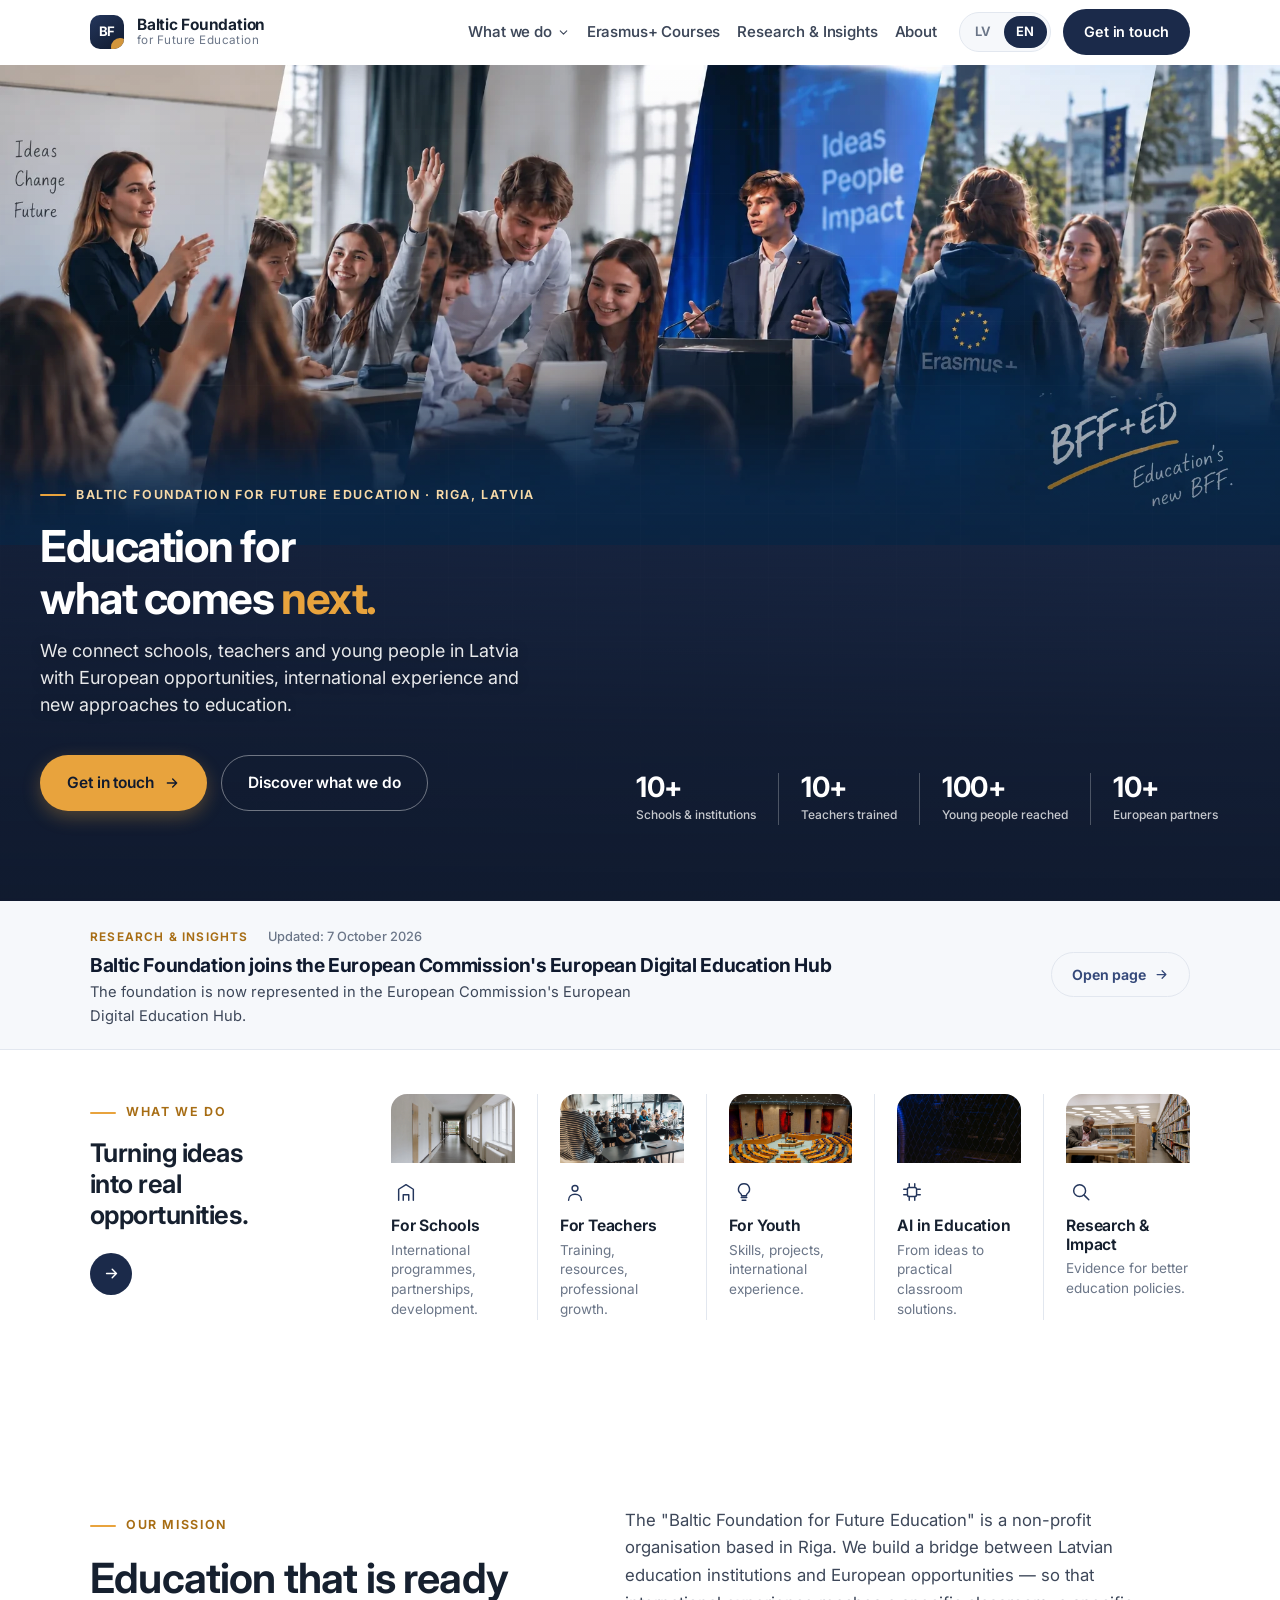
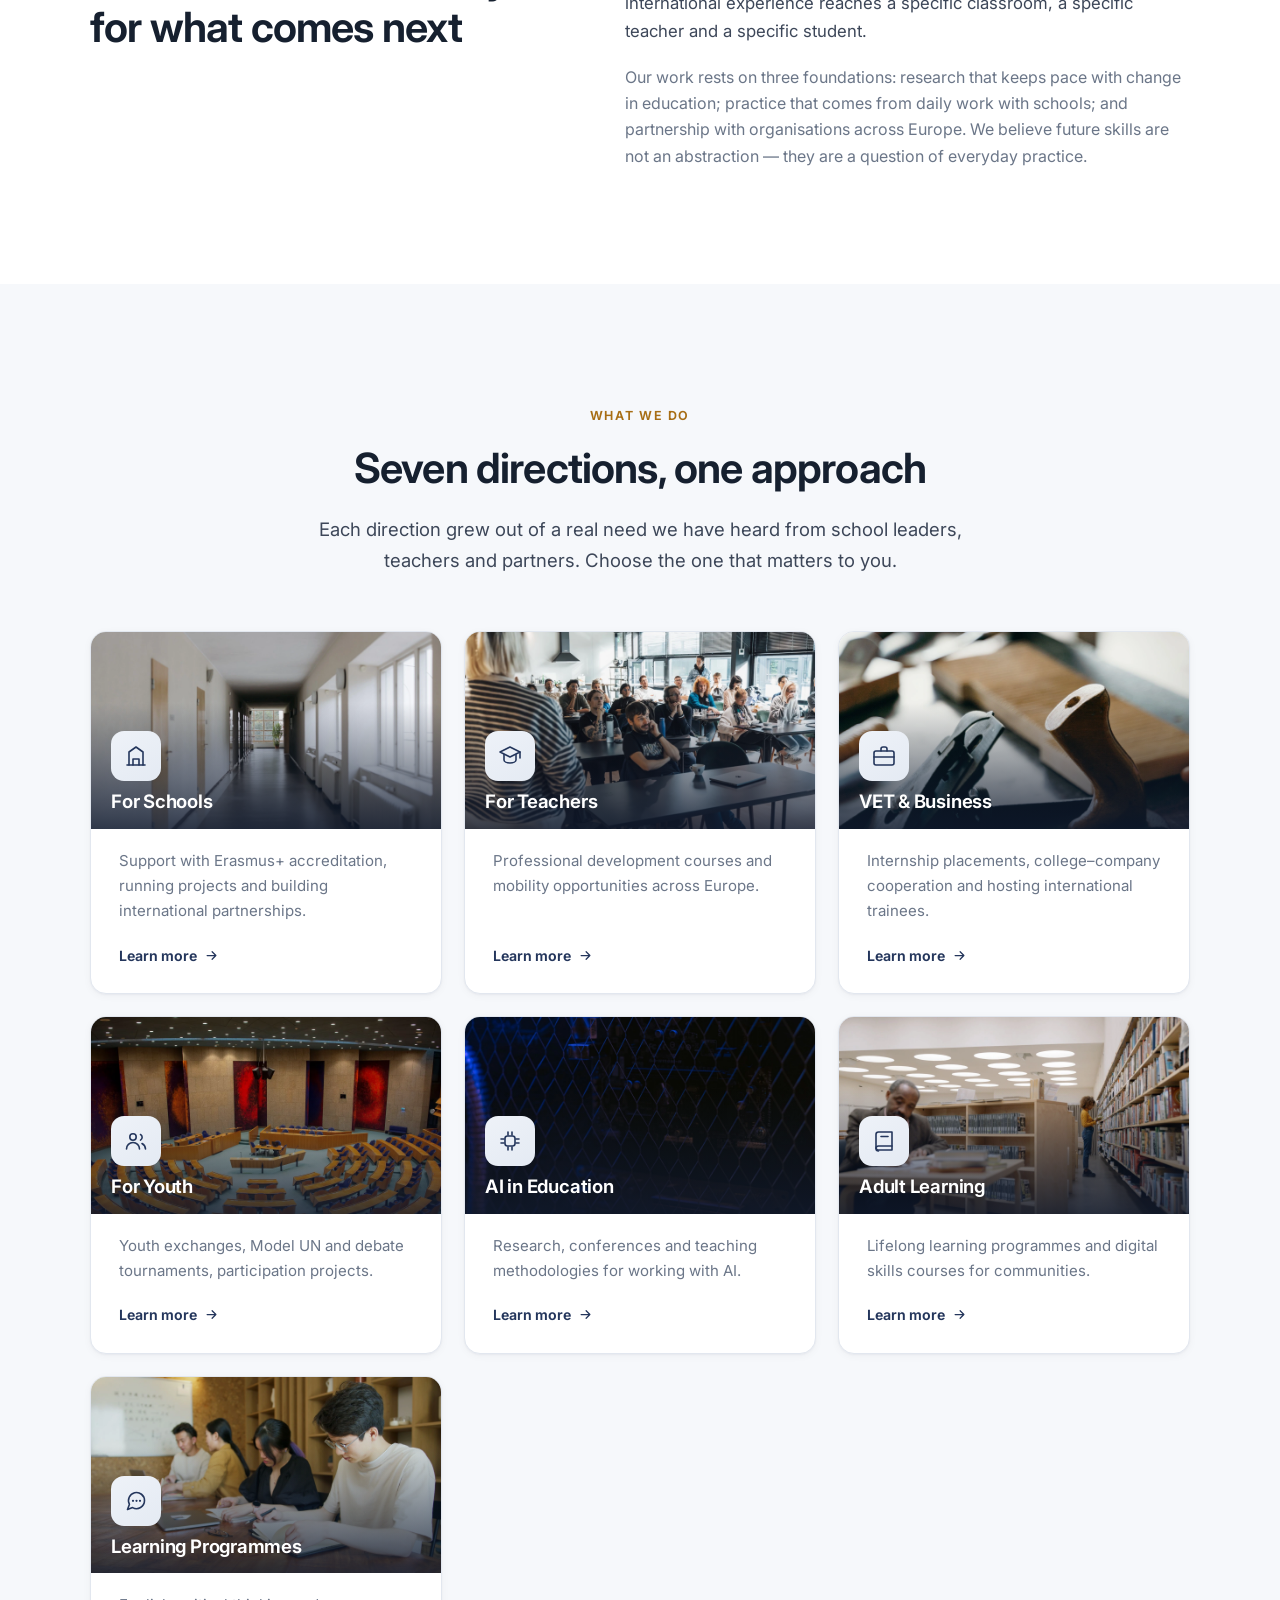
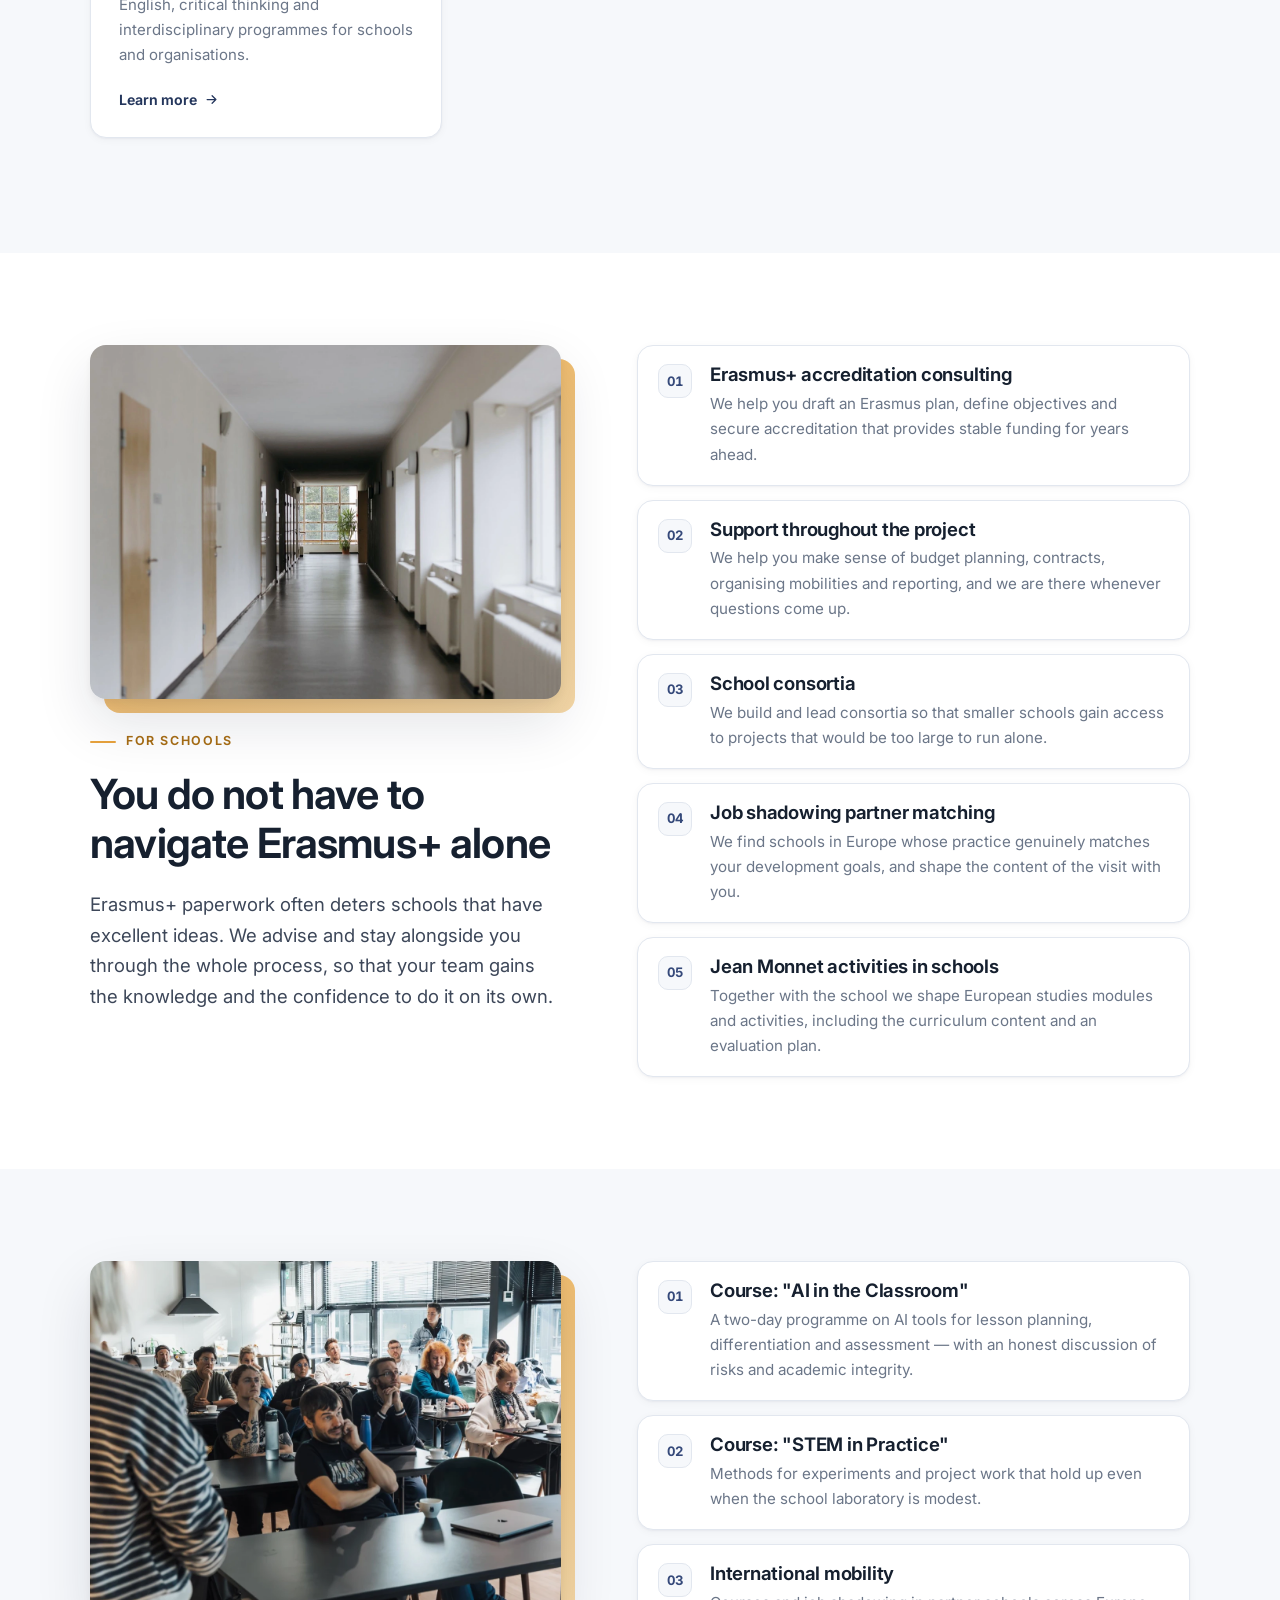
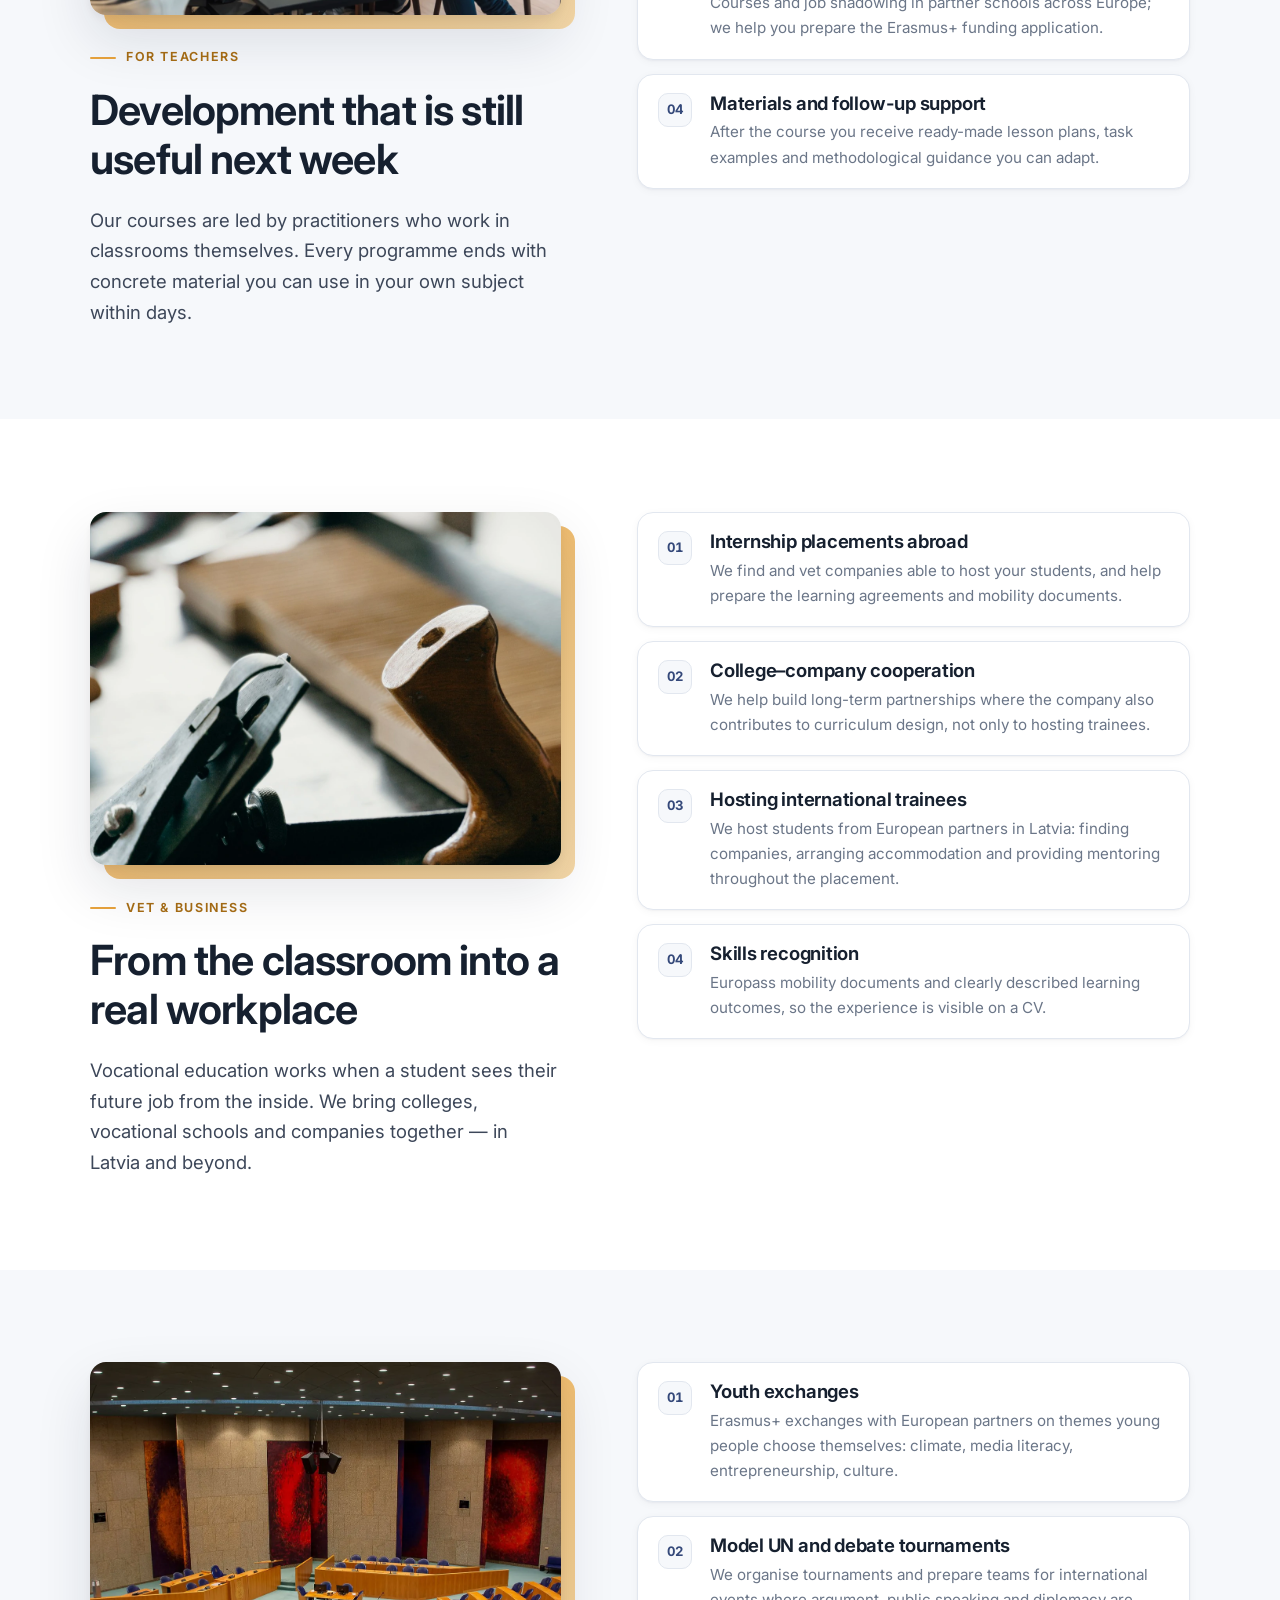
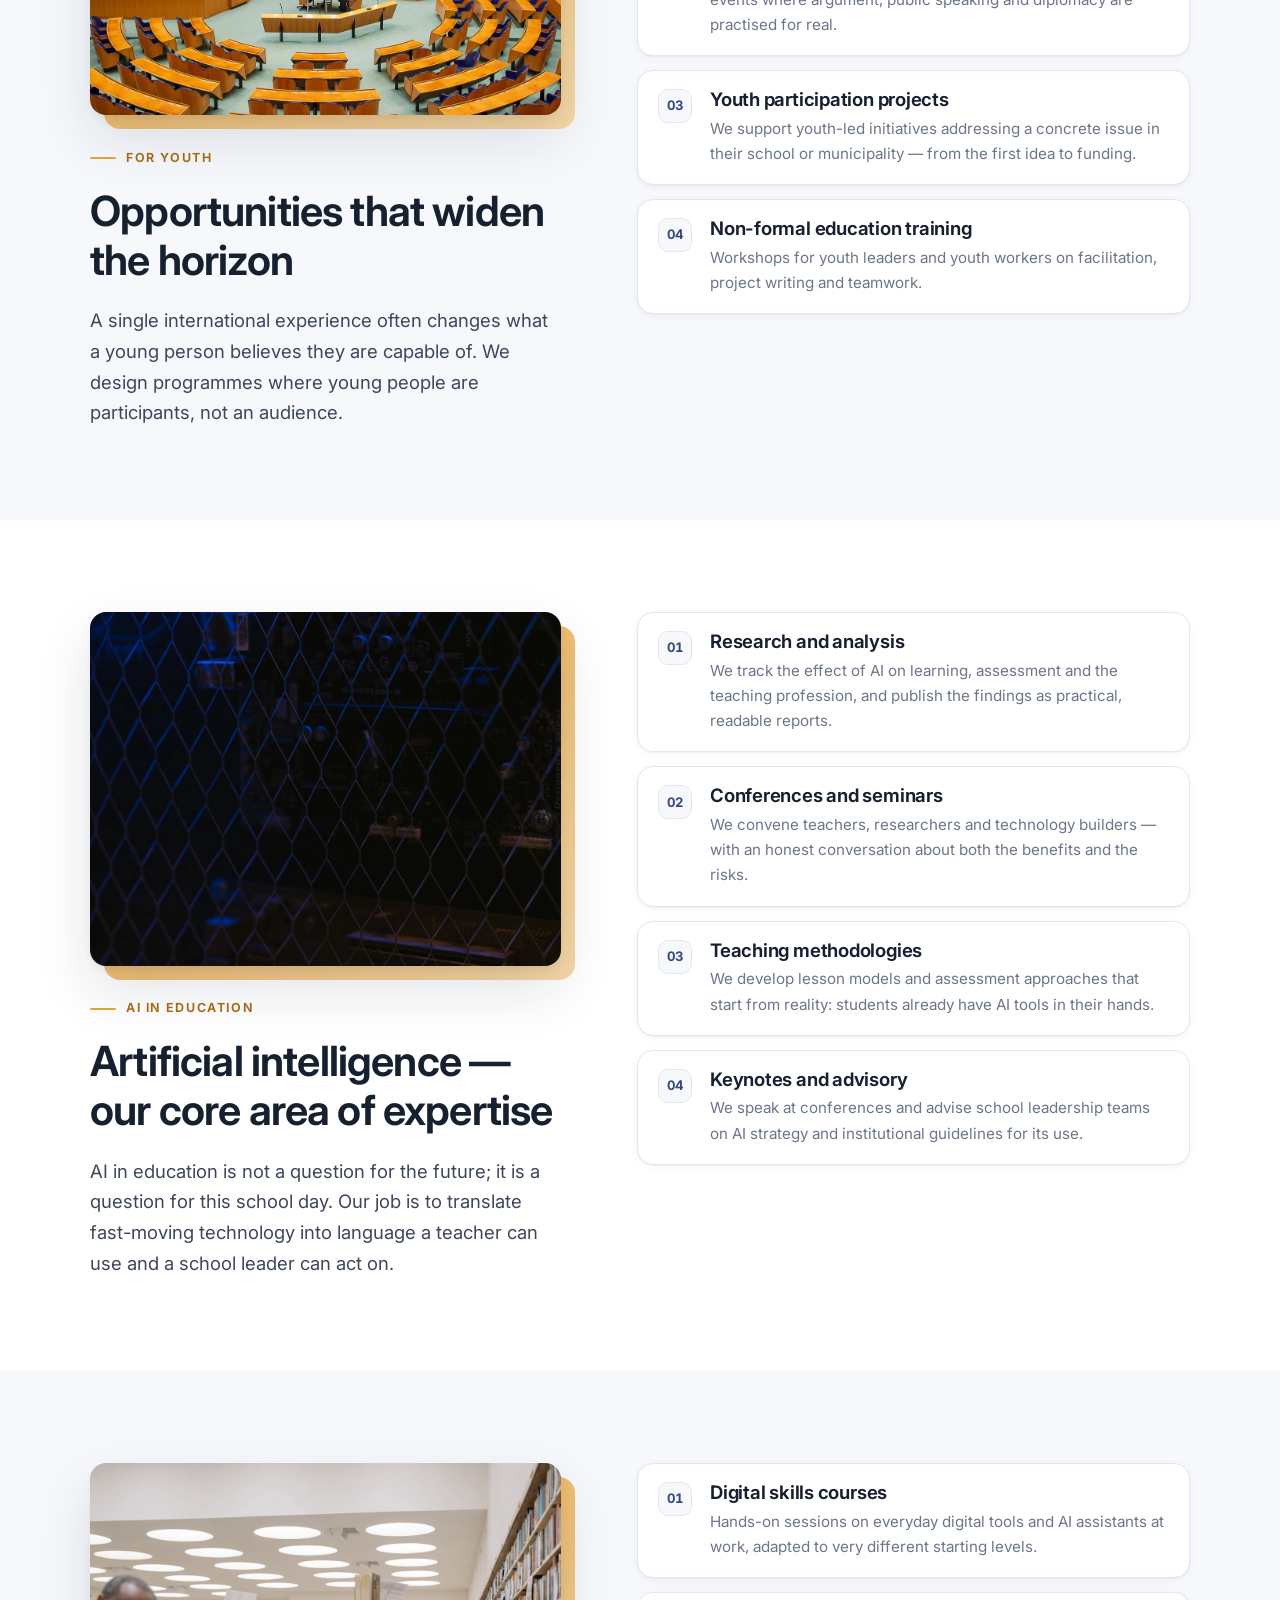
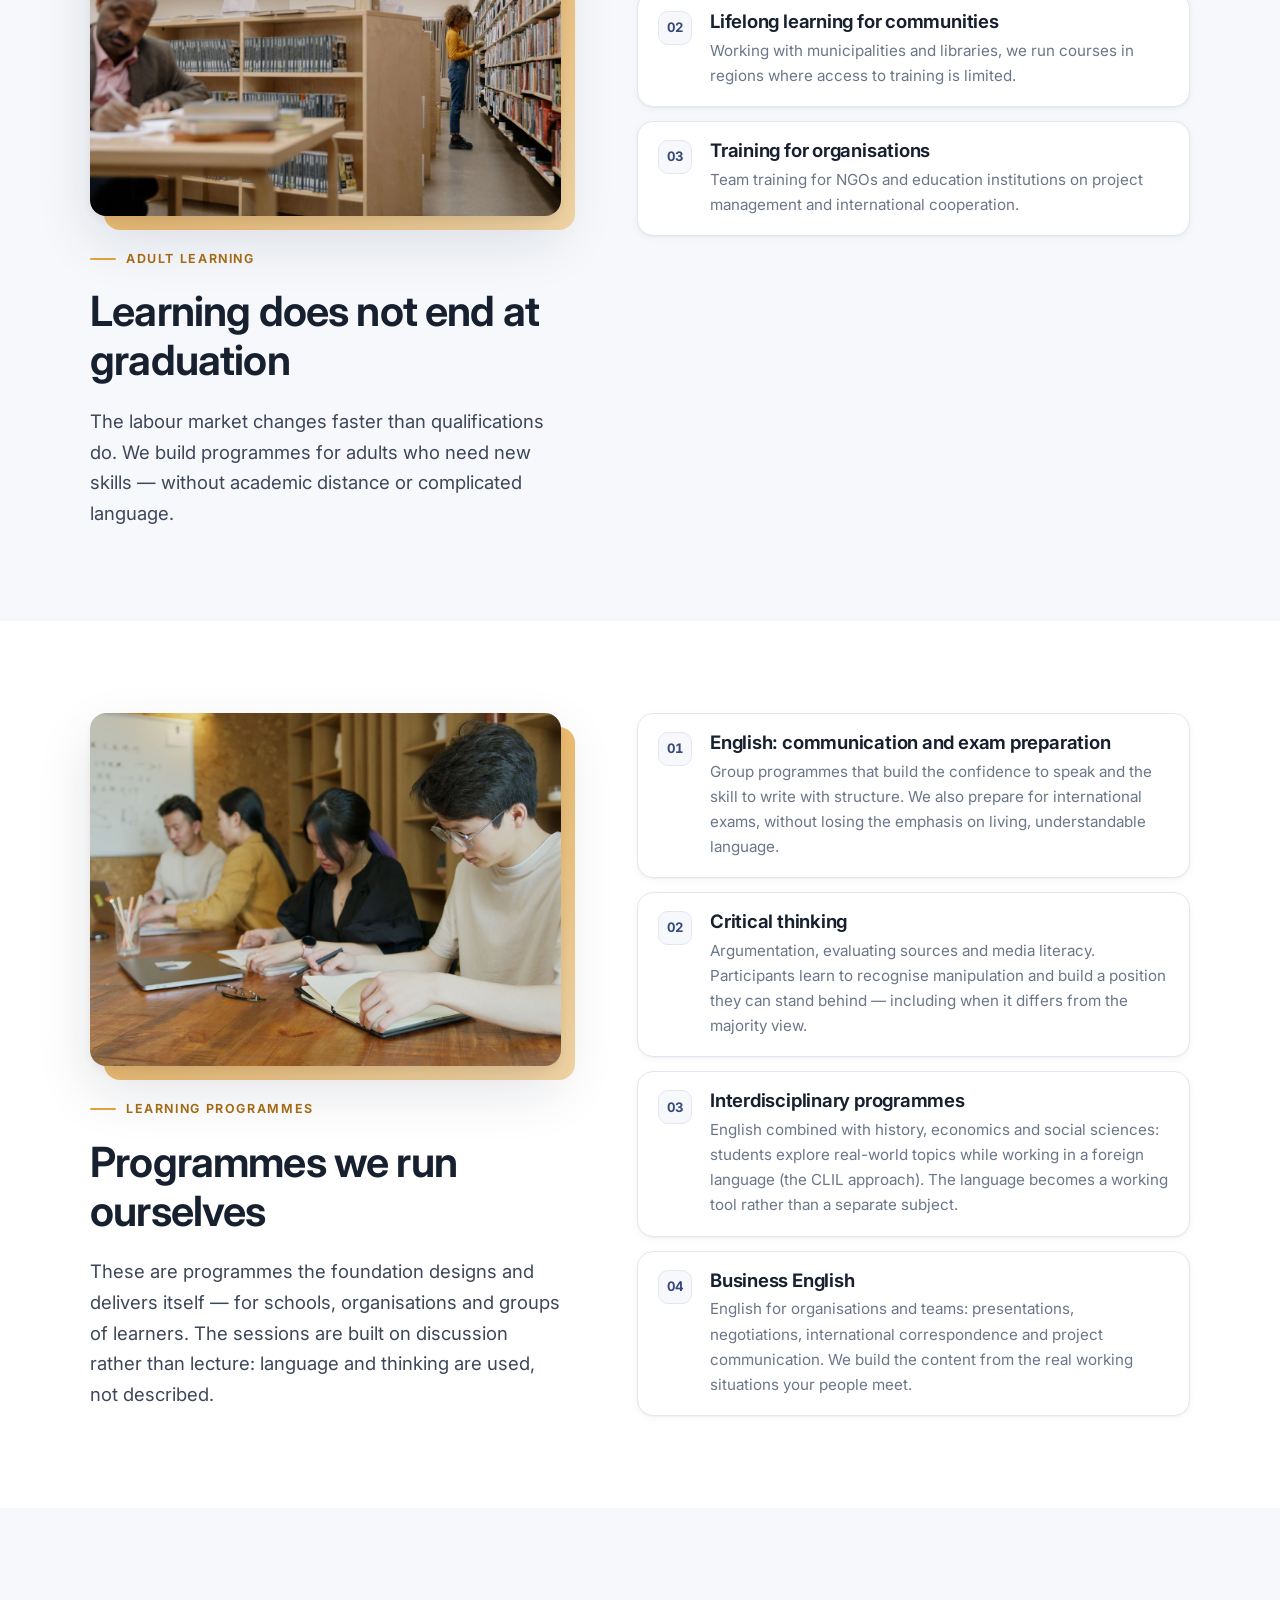
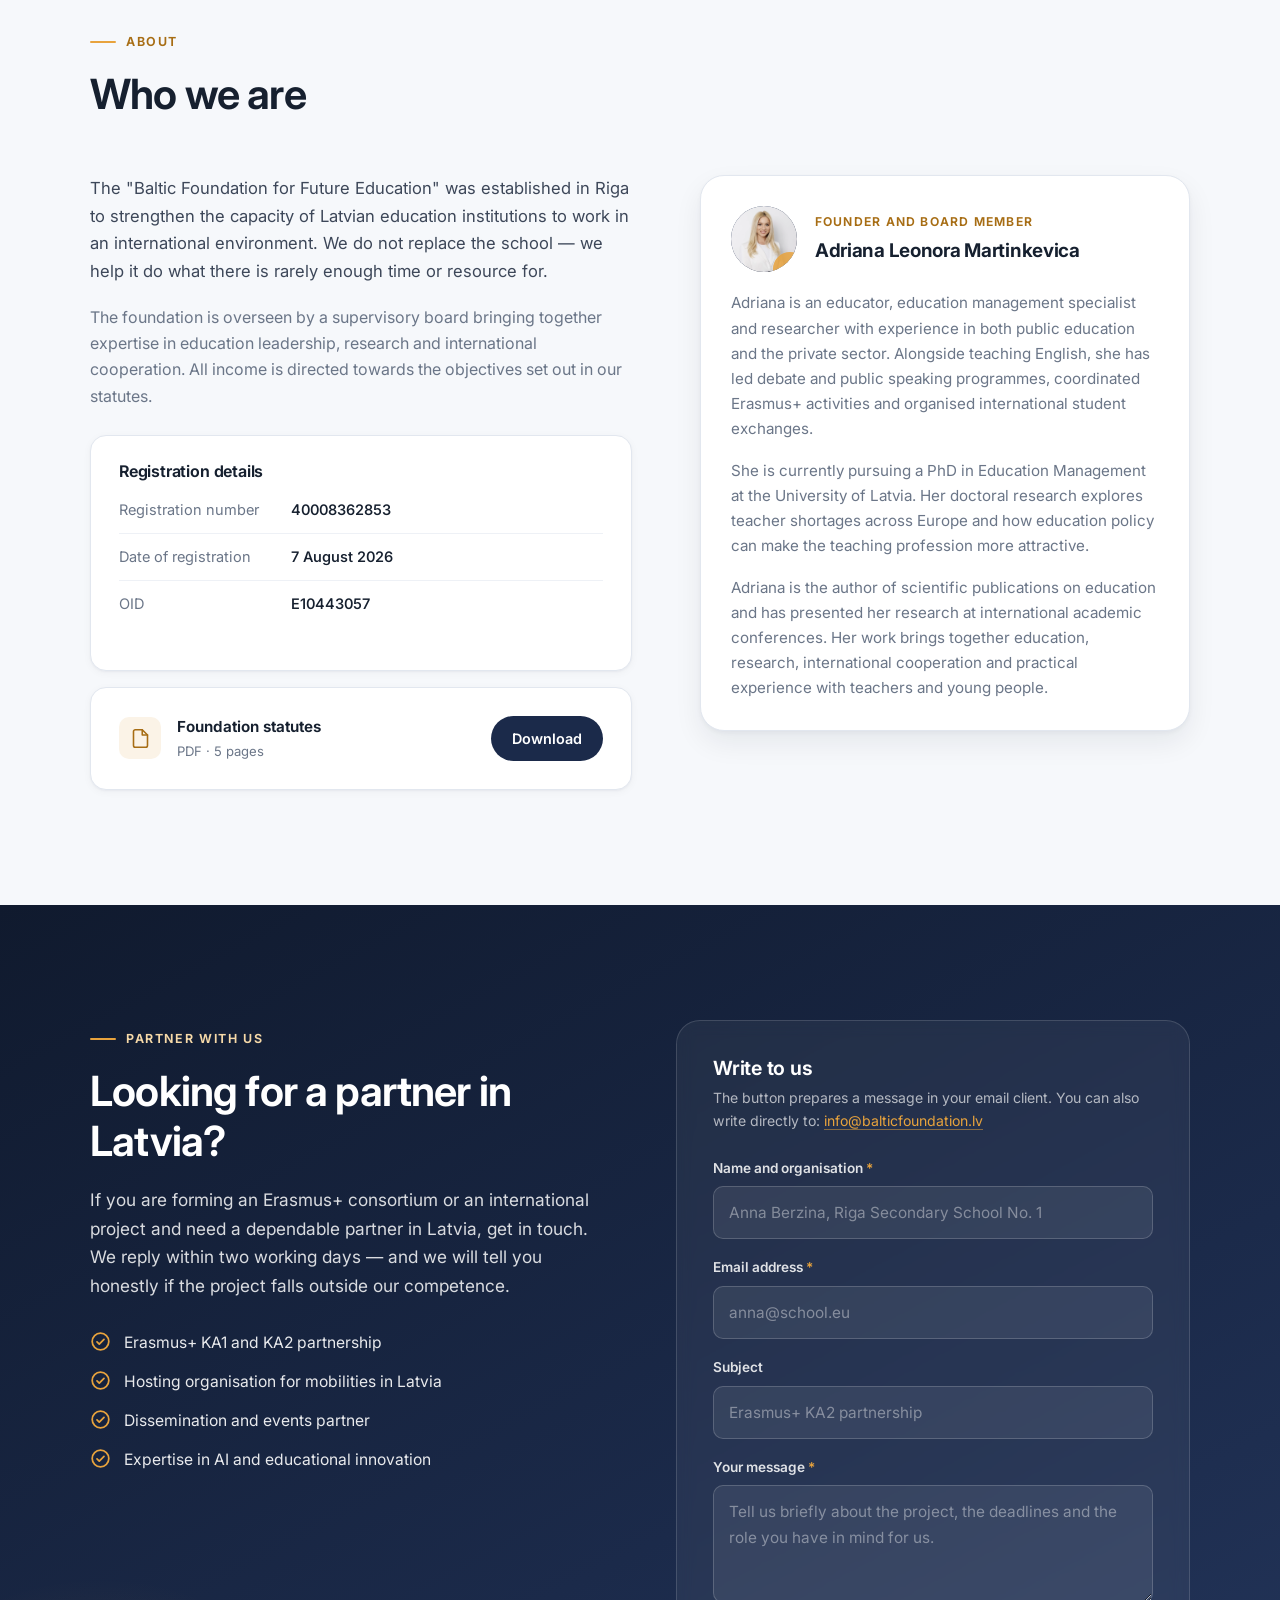
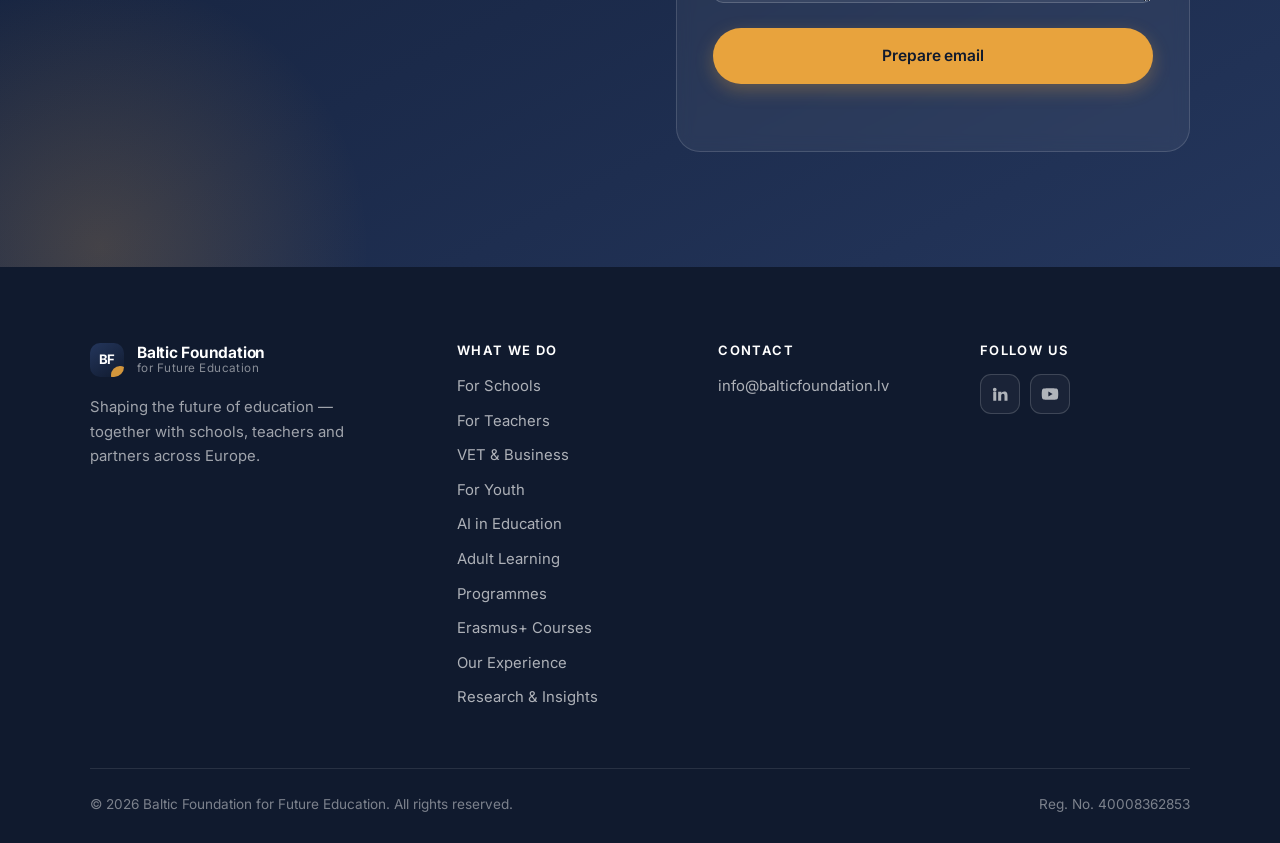
==== commit 906dea9a: "Simplify the top nav into a "What we do" dropdown Desktop nav collapses from 7 flat links to: What w" ====
--- a/index.html
+++ b/index.html
@@ -64,12 +64,21 @@
     </a>
 
     <nav class="nav" aria-label="Primary">
-      <a href="#virzieni"  data-i18n="nav.directions">Virzieni</a>
-      <a href="#skolam"    data-i18n="nav.schools">Skolām</a>
-      <a href="#pedagogiem" data-i18n="nav.teachers">Pedagogiem</a>
-      <a href="#jauniesiem" data-i18n="nav.youth">Jauniešiem</a>
-      <a href="#ai"        data-i18n="nav.ai">AI izglītībā</a>
+      <div class="nav-dropdown">
+        <button type="button" class="nav-dropdown__trigger" aria-expanded="false" aria-haspopup="true">
+          <span data-i18n="nav.directions">Ko mēs darām</span>
+          <svg viewBox="0 0 24 24" fill="none" stroke="currentColor" stroke-width="2" stroke-linecap="round" stroke-linejoin="round"><path d="m6 9 6 6 6-6"/></svg>
+        </button>
+        <div class="nav-dropdown__menu">
+          <a href="#skolam"     data-i18n="nav.schools">Skolām</a>
+          <a href="#pedagogiem" data-i18n="nav.teachers">Pedagogiem</a>
+          <a href="#jauniesiem" data-i18n="nav.youth">Jauniešiem</a>
+          <a href="#ai"         data-i18n="nav.ai">AI izglītībā</a>
+          <a href="pieredze.html" data-i18n="nav.experience">Mūsu pieredze</a>
+        </div>
+      </div>
       <a href="erasmus-kursi.html" data-i18n="nav.courses">Erasmus+ kursi</a>
+      <a href="aktualitates.html" data-i18n="nav.news">Pētījumi un aktualitātes</a>
       <a href="#par-fondu" data-i18n="nav.about">Par fondu</a>
     </nav>
 
@@ -88,7 +97,7 @@
 </header>
 
 <div class="mobile-nav" id="mobile-nav">
-  <a href="#virzieni"    data-i18n="nav.directions">Virzieni</a>
+  <a href="#virzieni"    data-i18n="nav.directions">Ko mēs darām</a>
   <a href="#skolam"      data-i18n="nav.schools">Skolām</a>
   <a href="#pedagogiem"  data-i18n="nav.teachers">Pedagogiem</a>
   <a href="#profesionalajai" data-i18n="nav.vet">Profesionālajai izglītībai</a>
@@ -97,7 +106,7 @@
   <a href="#pieaugusajiem" data-i18n="nav.adult">Pieaugušajiem</a>
   <a href="#macibu-programmas" data-i18n="nav.programmes">Programmas</a>
   <a href="erasmus-kursi.html" data-i18n="nav.courses">Erasmus+ kursi</a>
-  <a href="pieredze.html" data-i18n="nav.experience">Pieredze</a>
+  <a href="pieredze.html" data-i18n="nav.experience">Mūsu pieredze</a>
   <a href="aktualitates.html" data-i18n="nav.news">Pētījumi un aktualitātes</a>
   <a href="#par-fondu"   data-i18n="nav.about">Par fondu</a>
   <a class="btn btn--navy" href="#sadarbibai" data-i18n="nav.cta">Sazināties</a>
@@ -127,8 +136,8 @@
 
       <p class="hero__lead hero__late" data-i18n="hero.lead">Mēs savienojam Latvijas skolas, pedagogus un jauniešus ar Eiropas iespējām, starptautisku pieredzi un jaunām pieejām izglītībā.</p>
       <div class="hero__cta hero__late">
-        <a class="btn btn--primary" href="#sadarbibai" data-i18n="hero.cta1">
-          Sazināties
+        <a class="btn btn--primary" href="#sadarbibai">
+          <span data-i18n="hero.cta1">Sazināties</span>
           <svg viewBox="0 0 24 24" fill="none" stroke="currentColor" stroke-width="2" stroke-linecap="round" stroke-linejoin="round"><path d="M5 12h14M13 6l6 6-6 6"/></svg>
         </a>
         <a class="btn btn--ghost" href="#virzieni" data-i18n="hero.cta2">Uzzināt, ko darām</a>
@@ -609,7 +618,7 @@
           <li><a href="#pieaugusajiem" data-i18n="nav.adult">Pieaugušajiem</a></li>
           <li><a href="#macibu-programmas" data-i18n="nav.programmes">Programmas</a></li>
           <li><a href="erasmus-kursi.html" data-i18n="nav.courses">Erasmus+ kursi</a></li>
-          <li><a href="pieredze.html" data-i18n="nav.experience">Pieredze</a></li>
+          <li><a href="pieredze.html" data-i18n="nav.experience">Mūsu pieredze</a></li>
           <li><a href="aktualitates.html" data-i18n="nav.news">Pētījumi un aktualitātes</a></li>
         </ul>
       </div>
--- a/assets/css/styles.css
+++ b/assets/css/styles.css
@@ -172,6 +172,35 @@
   transition: color .18s var(--ease), background-color .18s var(--ease);
 }
 .nav a:hover { color: var(--navy); background: var(--bg-alt); }
+
+/* "What we do" dropdown */
+.nav-dropdown { position: relative; }
+.nav-dropdown__trigger {
+  display: flex; align-items: center; gap: 5px; padding: 7px 2px; border-radius: 8px;
+  font: inherit; font-size: 15px; letter-spacing: -0.01em; white-space: nowrap;
+  font-weight: 550; color: var(--body); background: none; border: 0; cursor: pointer;
+  transition: color .18s var(--ease), background-color .18s var(--ease);
+}
+.nav-dropdown__trigger:hover,
+.nav-dropdown.is-open .nav-dropdown__trigger { color: var(--navy); background: var(--bg-alt); }
+.nav-dropdown__trigger svg { width: 13px; height: 13px; transition: transform .18s var(--ease); }
+.nav-dropdown.is-open .nav-dropdown__trigger svg { transform: rotate(180deg); }
+.nav-dropdown__menu {
+  position: absolute; top: calc(100% + 8px); left: 0; min-width: 230px;
+  background: #fff; border: 1px solid var(--line); border-radius: var(--radius-sm);
+  box-shadow: var(--shadow-lg); padding: 8px; display: grid; gap: 2px;
+  opacity: 0; visibility: hidden; transform: translateY(4px);
+  transition: opacity .16s var(--ease), transform .16s var(--ease), visibility .16s;
+  z-index: 40;
+}
+.nav-dropdown__menu a {
+  display: block; padding: 9px 12px; border-radius: 7px; font-size: .92rem;
+  font-weight: 540; color: var(--body); text-decoration: none;
+}
+.nav-dropdown__menu a:hover { color: var(--navy); background: var(--bg-alt); }
+.nav-dropdown:hover .nav-dropdown__menu,
+.nav-dropdown:focus-within .nav-dropdown__menu,
+.nav-dropdown.is-open .nav-dropdown__menu { opacity: 1; visibility: visible; transform: translateY(0); }
 
 .header__actions { display: flex; align-items: center; gap: 12px; flex: none; }
 
@@ -571,7 +600,9 @@
   background: radial-gradient(circle, rgba(232,163,61,.2), transparent 68%); pointer-events: none;
 }
 .partner__grid { position: relative; z-index: 1; display: grid; grid-template-columns: minmax(0, 1fr) minmax(0, 1fr); gap: clamp(36px, 6vw, 72px); align-items: start; }
-.partner h2 { color: #fff; }
+.partner h1, .partner h2 { color: #fff; }
+.partner a { color: #fff; text-decoration-color: rgba(255,255,255,.4); }
+.partner a:hover { color: var(--amber); text-decoration-color: currentColor; }
 .partner .eyebrow { color: var(--amber-soft); }
 .partner .eyebrow::before { background: var(--amber); }
 .partner__lead { color: rgba(255,255,255,.84); font-size: 1.08rem; margin-bottom: 30px; }
@@ -868,6 +899,42 @@
 .course-meta-row strong { color: #fff; font-weight: 650; }
 .course-meta-row .dot { opacity: .5; }
 .course-price { font-size: 1.3rem; font-weight: 700; color: var(--amber); }
+.course-meta-row + .hero__cta { margin-top: 26px; }
+.course-tagline { font-weight: 650; max-width: 42ch; }
+.course-shortdesc { max-width: 58ch; color: rgba(255,255,255,.76); font-size: 1rem; line-height: 1.6; margin-top: 10px; }
+.course-pricebreak { max-width: 58ch; color: var(--amber-soft); font-size: .92rem; margin-top: 10px; }
+.course-submeta { color: rgba(255,255,255,.66); font-size: .88rem; margin-top: 8px; }
+
+/* --- Differentiator cards ---------------------------------------------------- */
+.diff-cards { display: grid; grid-template-columns: repeat(4, 1fr); gap: 18px; }
+.diff-card { background: #fff; border: 1px solid var(--line); border-radius: var(--radius); padding: 22px 20px; }
+.diff-card h3 { font-size: 1rem; margin-bottom: 8px; }
+.diff-card p { font-size: .9rem; color: var(--muted); }
+
+/* --- Day accordion (6-day programme) ------------------------------------------ */
+.day-list { display: grid; gap: 14px; }
+.day-detail { background: #fff; border: 1px solid var(--line); border-radius: var(--radius); padding: 20px 24px; }
+.day-detail[open] { border-color: #D6DDE9; }
+.day-detail summary { display: grid; grid-template-columns: 44px 1fr; gap: 20px; align-items: start; cursor: pointer; list-style: none; }
+.day-detail summary::-webkit-details-marker { display: none; }
+.day-detail summary .item__num { font-size: 1.3rem; font-weight: 700; color: var(--amber-deep); line-height: 1.3; }
+.day-detail summary h3 { font-size: 1.02rem; margin-bottom: 6px; }
+.day-detail__chain { font-size: .88rem; color: var(--navy-700); font-weight: 600; margin-bottom: 4px; }
+.day-detail__outcome { font-size: .88rem; color: var(--muted); margin-bottom: 8px; }
+.day-detail__toggle { display: inline-flex; align-items: center; gap: 6px; font-size: .82rem; font-weight: 650; color: var(--amber-deep); }
+.day-detail__toggle::after { content: "↓"; transition: transform .18s var(--ease); }
+.day-detail[open] .day-detail__toggle::after { transform: rotate(180deg); }
+.day-detail > p { margin: 14px 0 0 64px; font-size: .95rem; color: var(--body); }
+
+/* --- Trainer ------------------------------------------------------------------- */
+.trainer { display: grid; grid-template-columns: 180px 1fr; gap: 32px; align-items: start; max-width: 72ch; margin: 0 auto; }
+.trainer__photo { width: 180px; height: 180px; border-radius: var(--radius); overflow: hidden; box-shadow: var(--shadow); flex: none; }
+.trainer__photo img { width: 100%; height: 100%; object-fit: cover; display: block; }
+.trainer__body h3 { font-size: 1.2rem; margin-bottom: 4px; }
+.trainer__role { font-size: .9rem; color: var(--amber-deep); font-weight: 600; margin-bottom: 14px; }
+.trainer__facts { display: grid; gap: 9px; margin: 0; padding: 0; list-style: none; }
+.trainer__facts li { position: relative; padding-left: 22px; font-size: .94rem; color: var(--body); }
+.trainer__facts li::before { content: ""; position: absolute; left: 0; top: .6em; width: 6px; height: 6px; border-radius: 50%; background: var(--amber); }
 
 /* --- Hook / pitch questions -------------------------------------------------- */
 .course-hook { display: grid; gap: 14px; max-width: 62ch; margin: 0 auto; }
@@ -923,7 +990,9 @@
 }
 
 /* --- Registration summary ------------------------------------------------------- */
-.reg-summary { background: var(--navy-900); color: #fff; border-radius: var(--radius); padding: 24px 26px; margin-bottom: 28px; }
+/* Sits beside the form on the same navy .partner backdrop, so it uses the
+   same frosted-glass treatment as .form rather than its own solid fill. */
+.reg-summary { background: rgba(255,255,255,.055); border: 1px solid rgba(255,255,255,.14); color: #fff; border-radius: var(--radius-lg); padding: clamp(22px, 3vw, 30px); margin-bottom: 28px; backdrop-filter: blur(8px); -webkit-backdrop-filter: blur(8px); }
 .reg-summary__course { font-size: 1.15rem; font-weight: 680; margin-bottom: 6px; }
 .reg-summary__meta { color: rgba(255,255,255,.78); font-size: .95rem; margin-bottom: 4px; }
 .reg-summary__price { color: var(--amber); font-weight: 700; }
@@ -933,9 +1002,14 @@
 @media (max-width: 900px) {
   .course-cards { grid-template-columns: 1fr; }
   .course-details-grid { grid-template-columns: 1fr; }
+  .diff-cards { grid-template-columns: repeat(2, 1fr); }
+  .trainer { grid-template-columns: 1fr; text-align: left; max-width: 420px; }
 }
 @media (max-width: 620px) {
   .session-card { flex-direction: column; align-items: flex-start; }
   .session-card__cta { margin-left: 0; width: 100%; }
   .session-card__cta .btn { width: 100%; text-align: center; justify-content: center; }
-}
+  .diff-cards { grid-template-columns: 1fr; }
+  .hero__cta .btn { width: 100%; }
+  .day-detail > p { margin-left: 0; }
+}
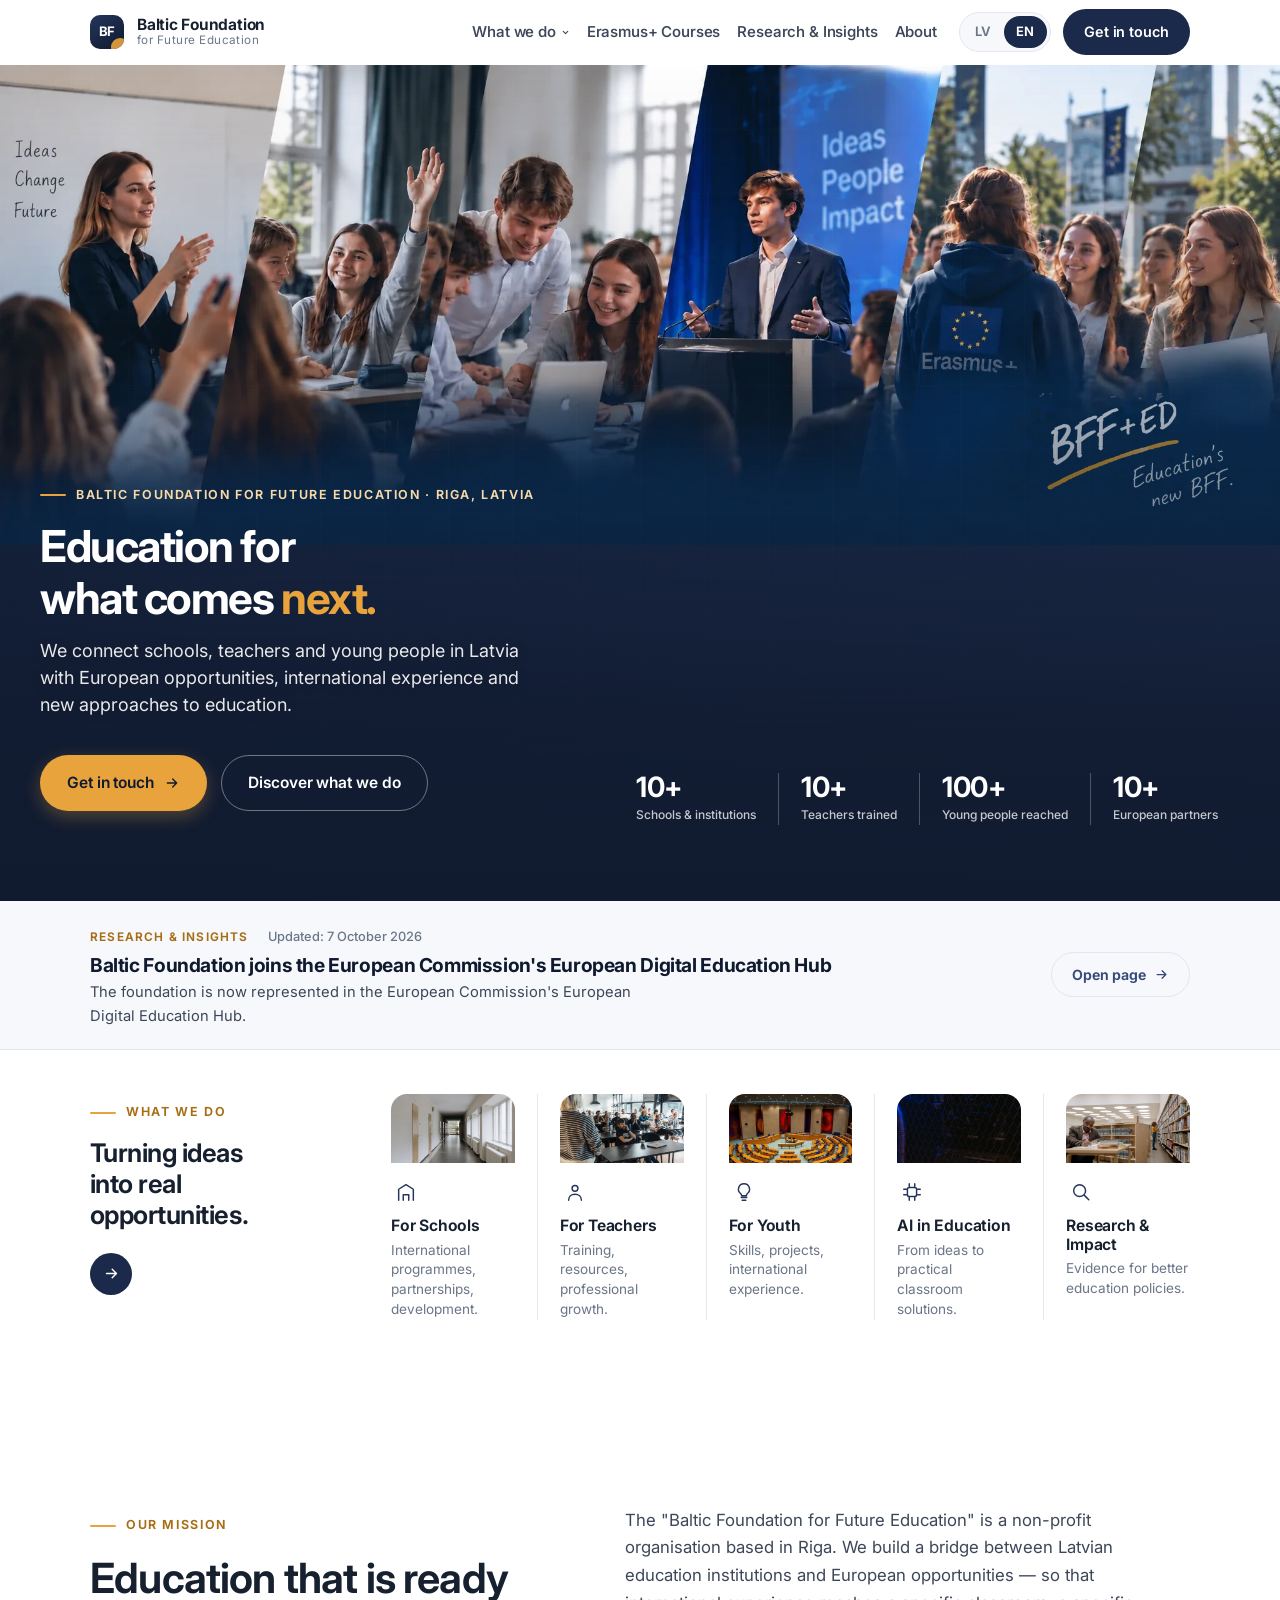
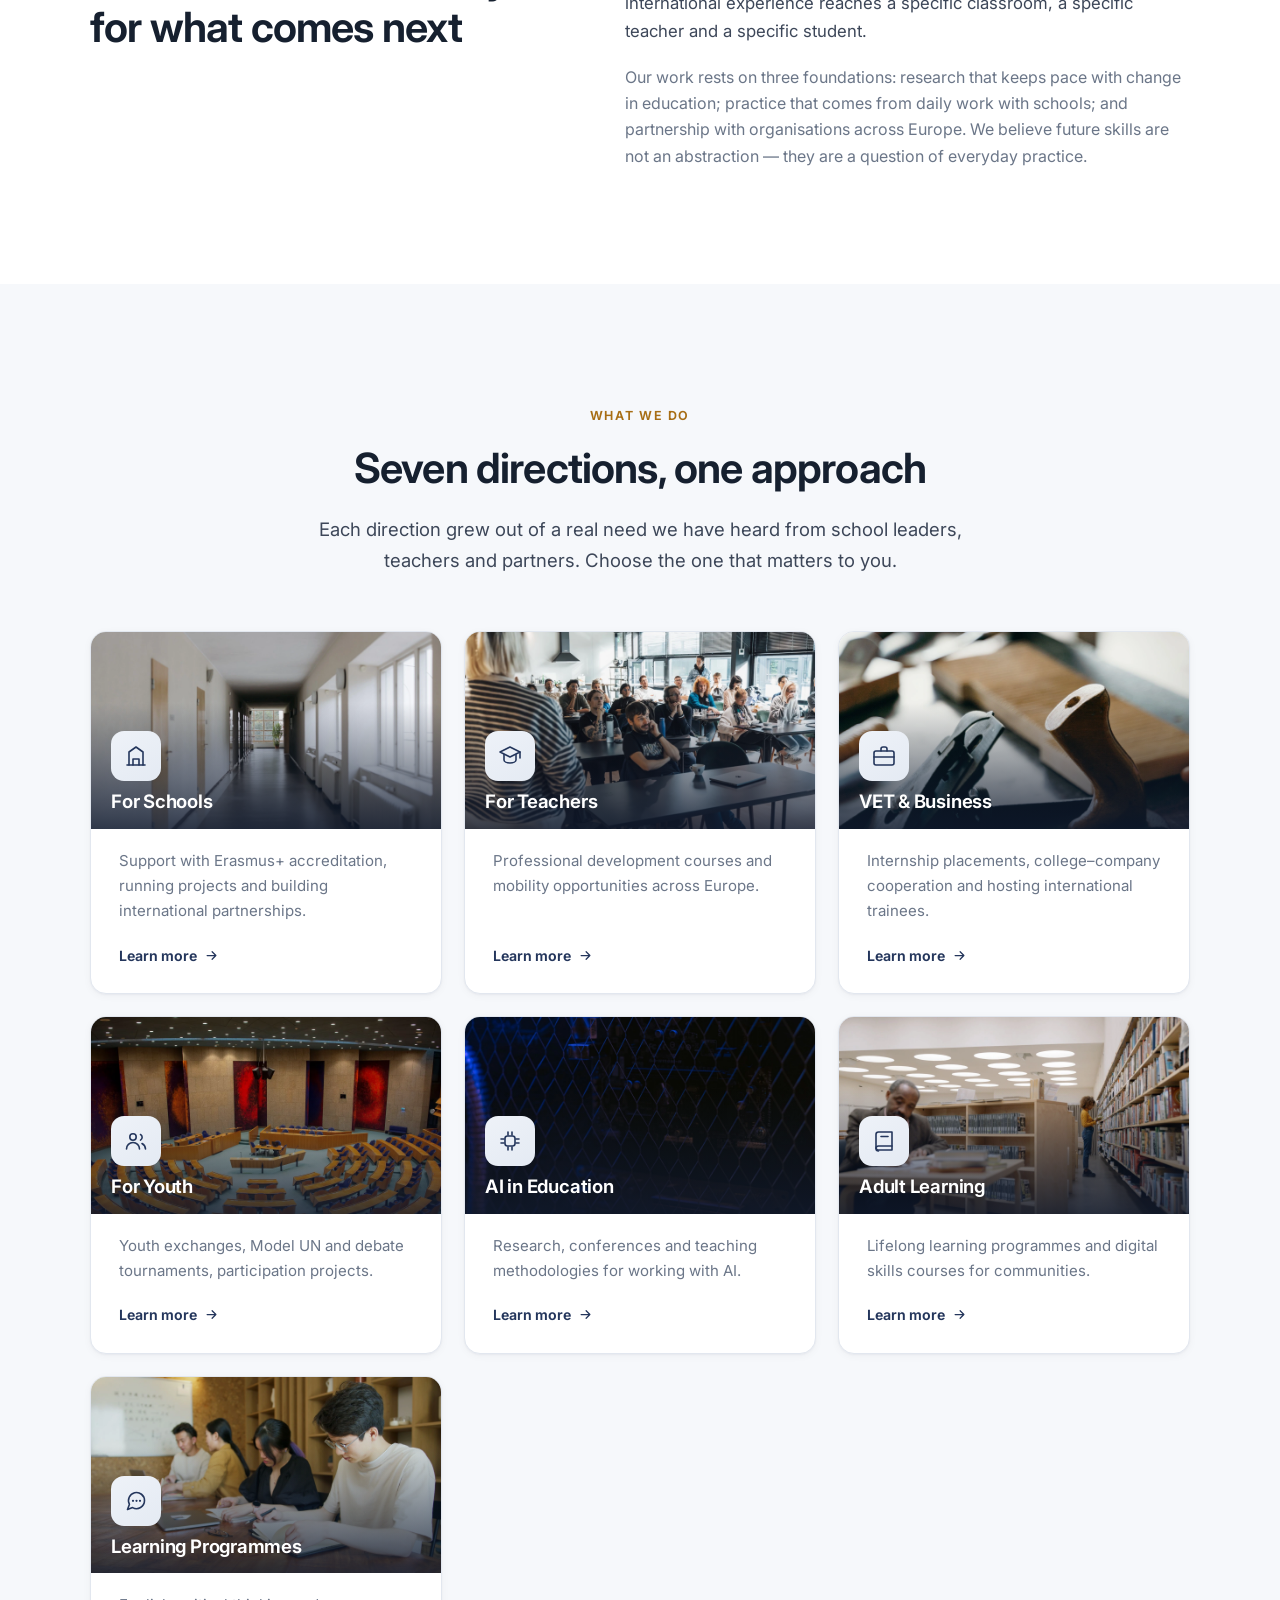
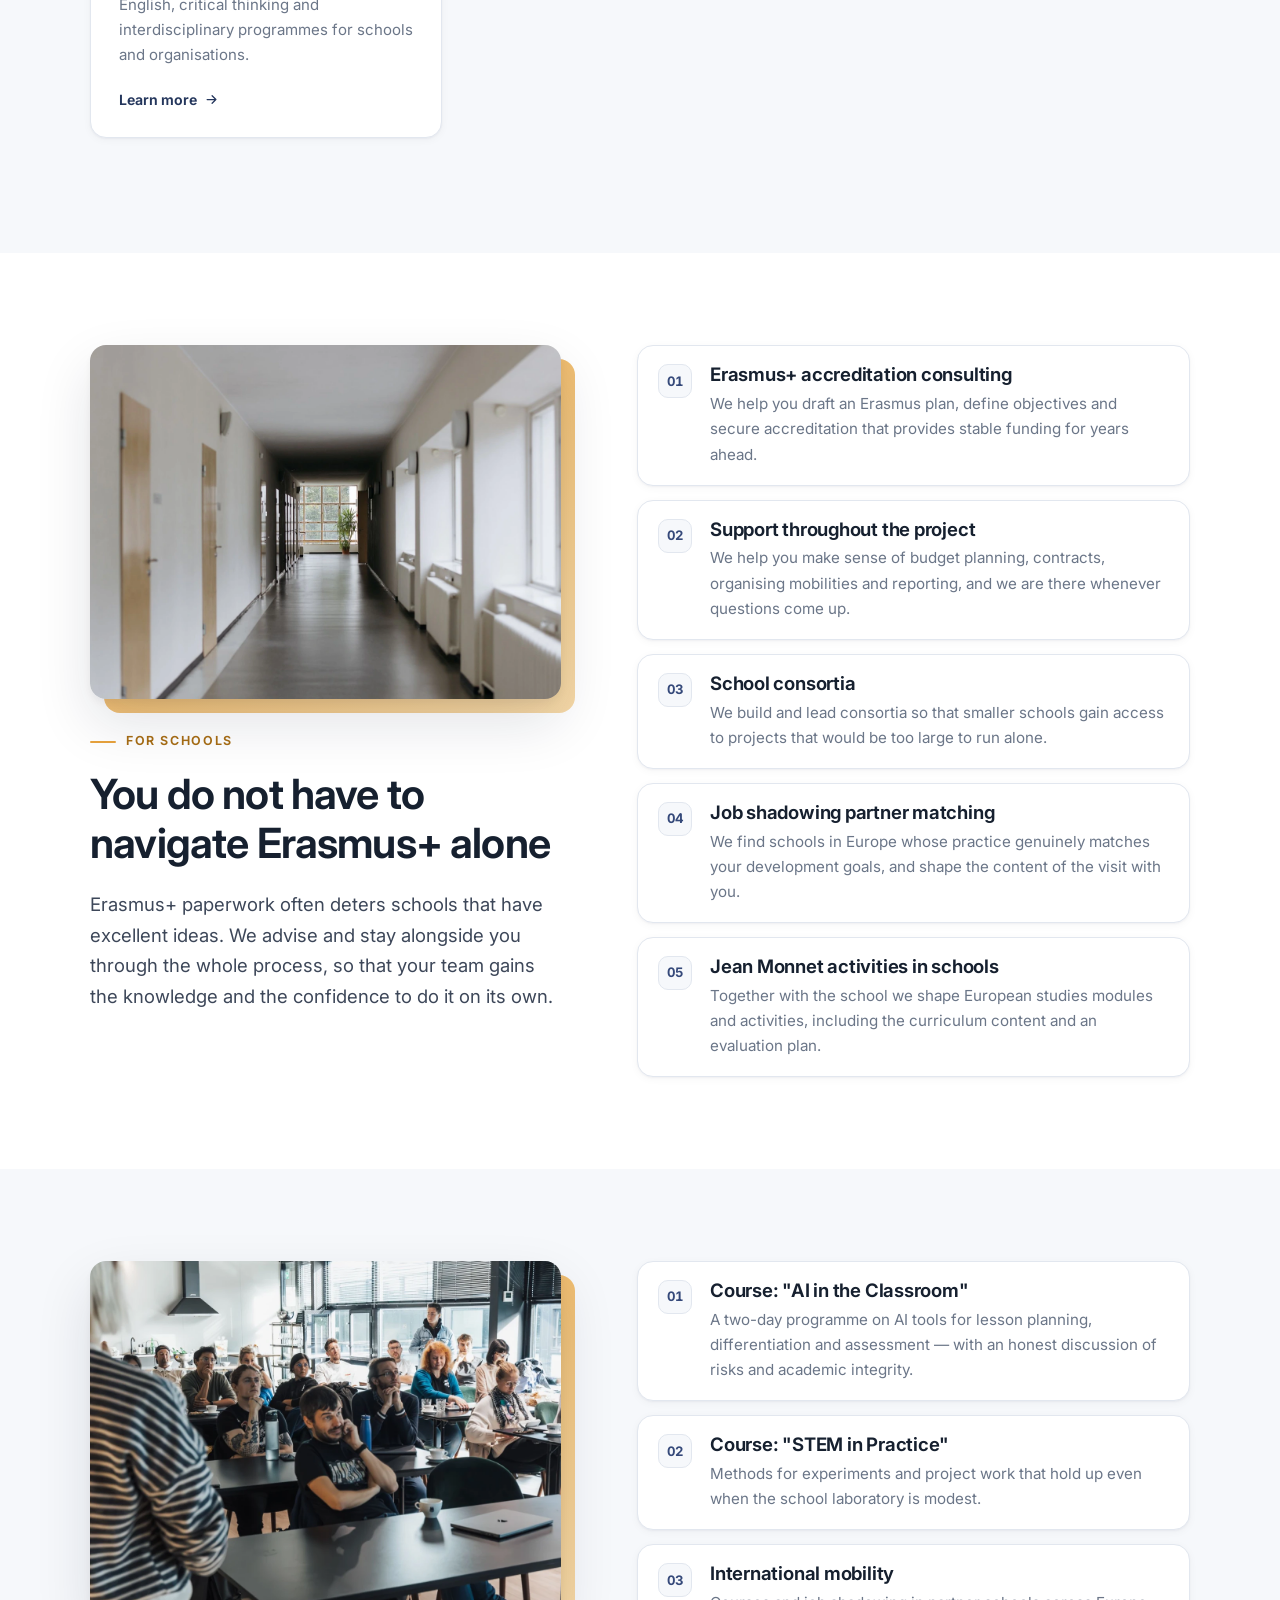
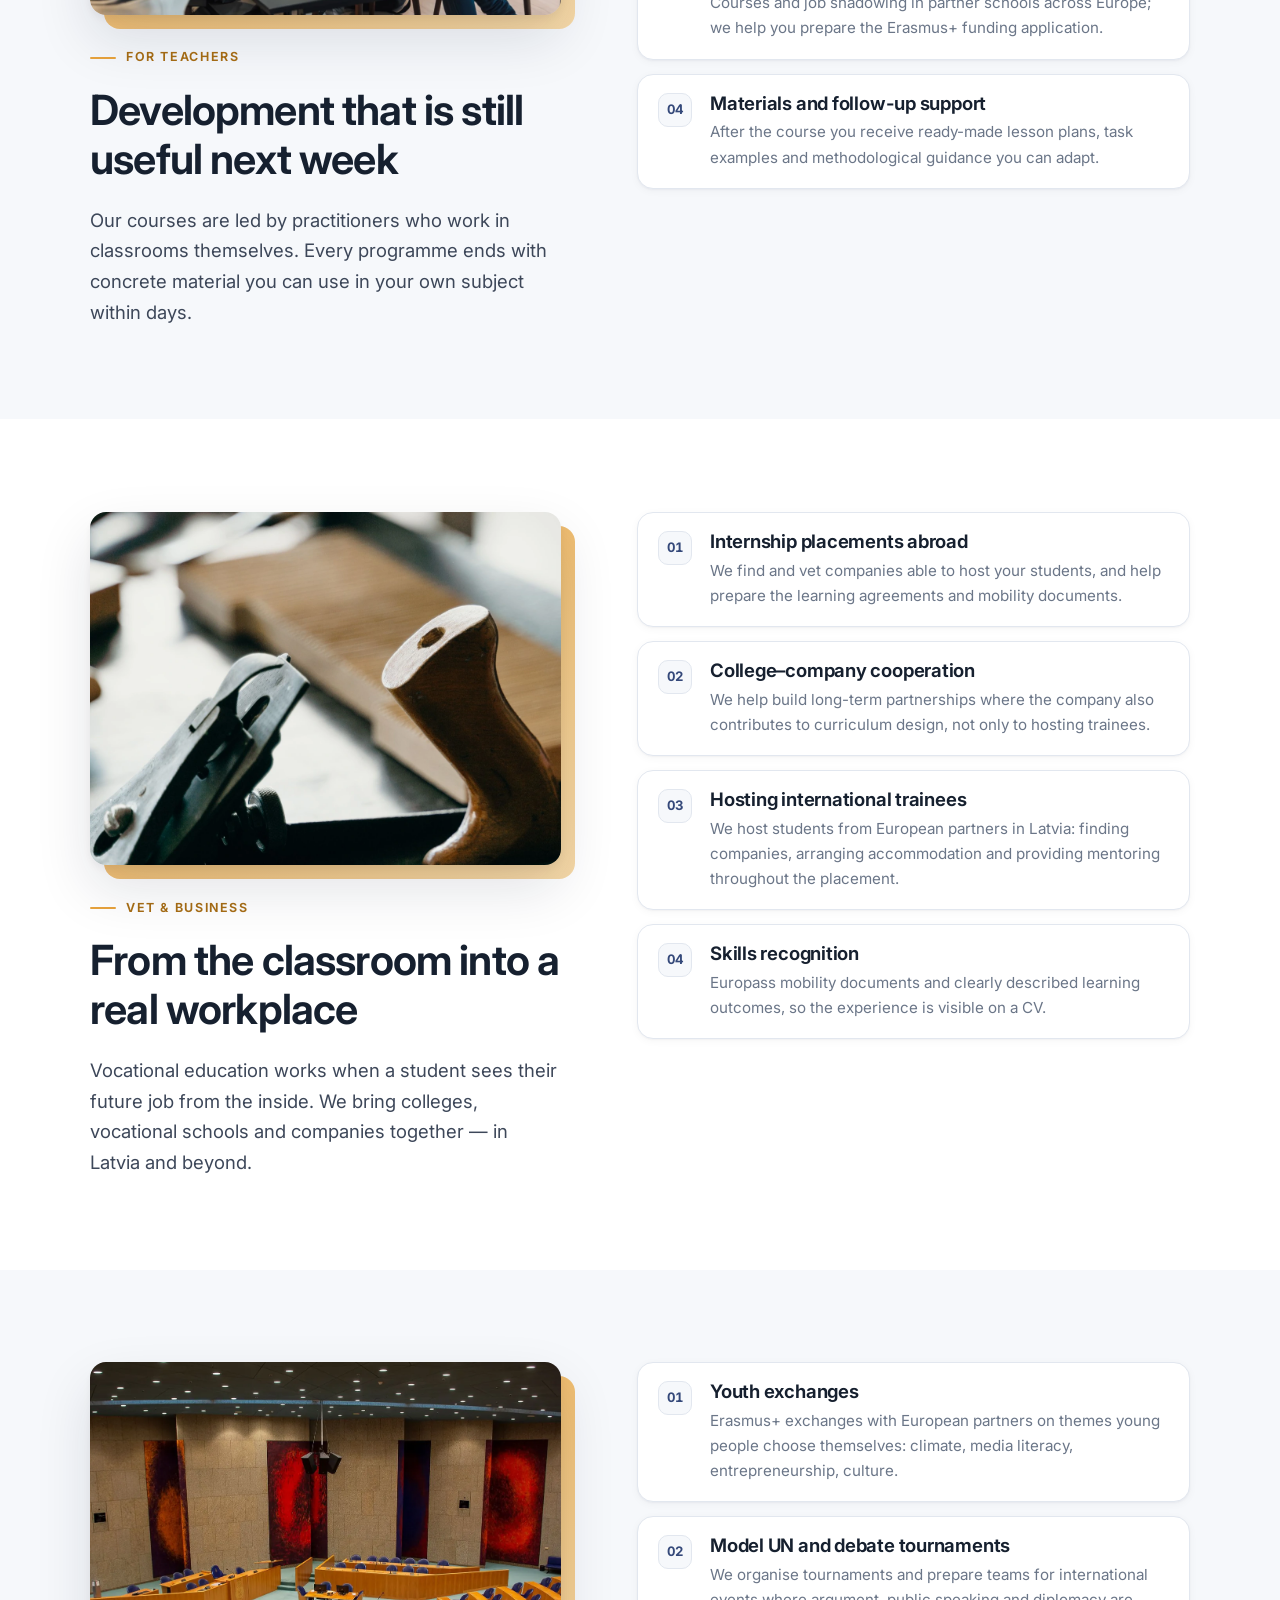
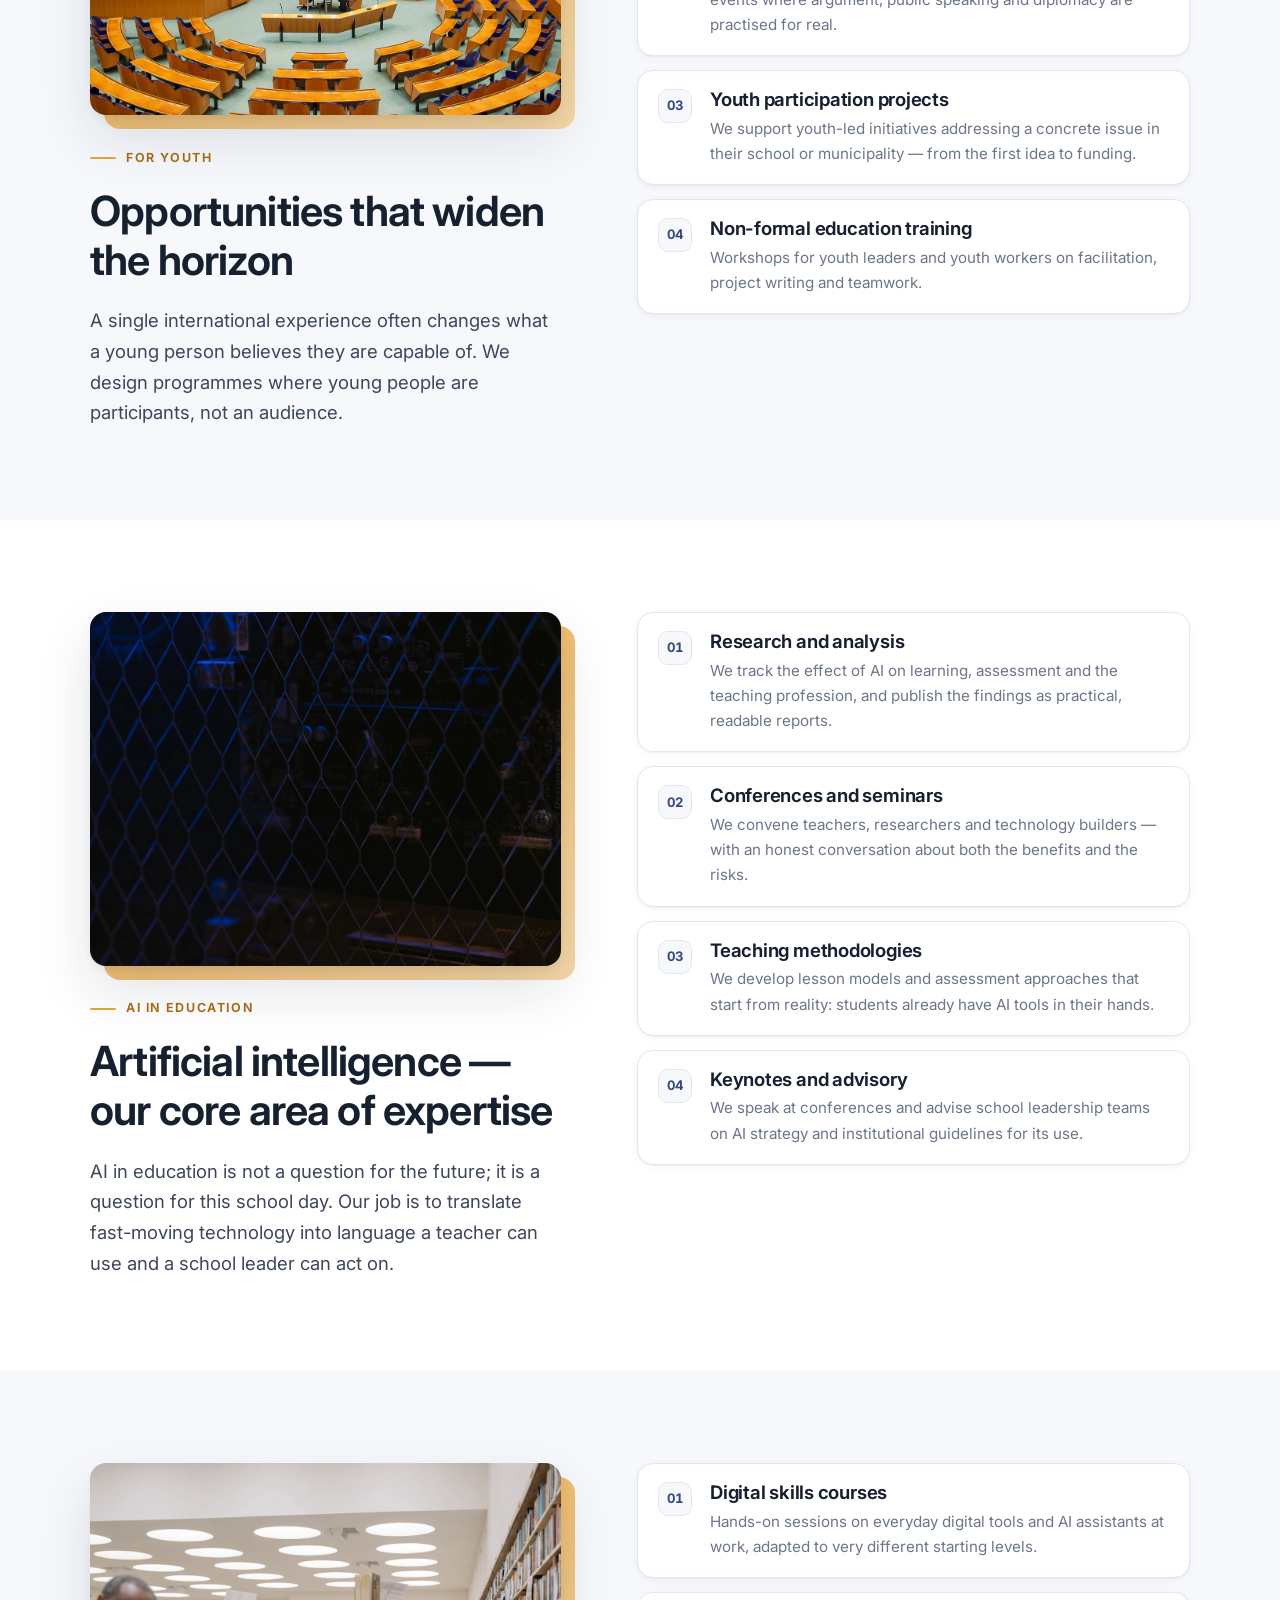
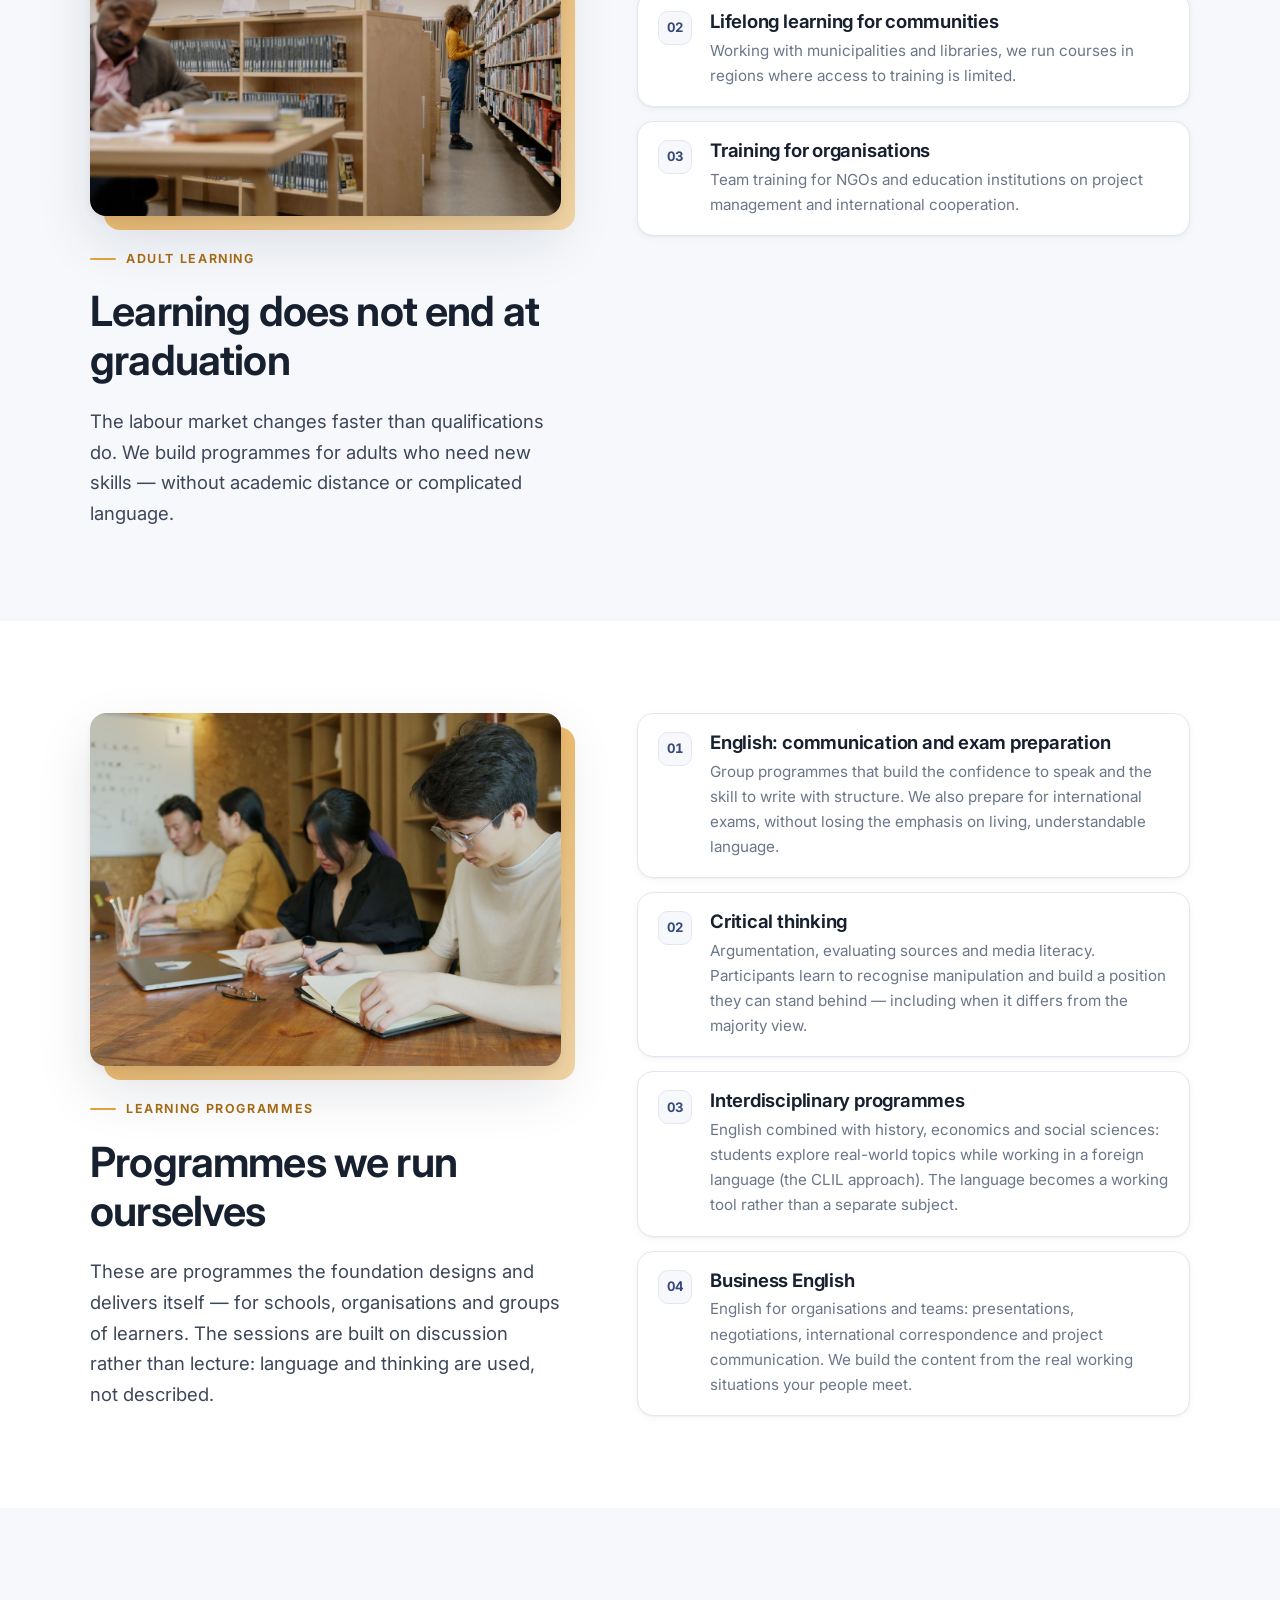
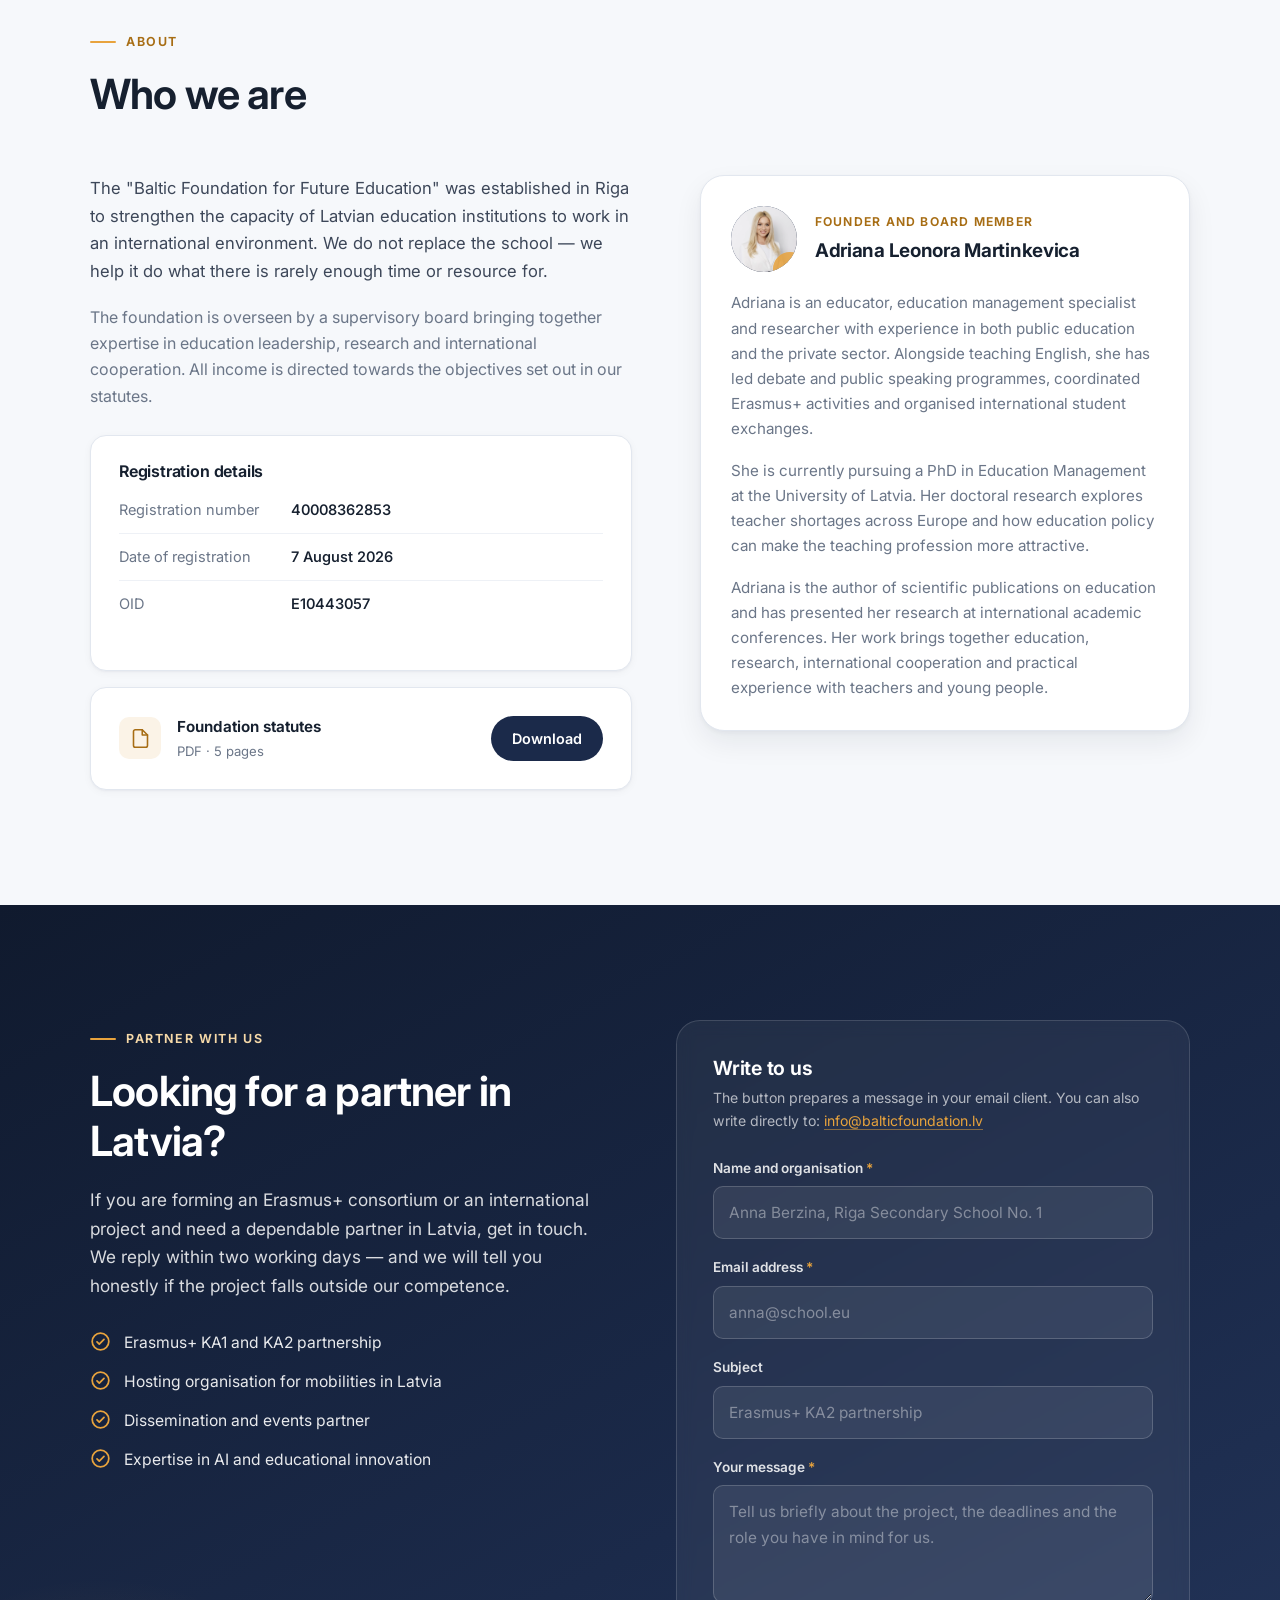
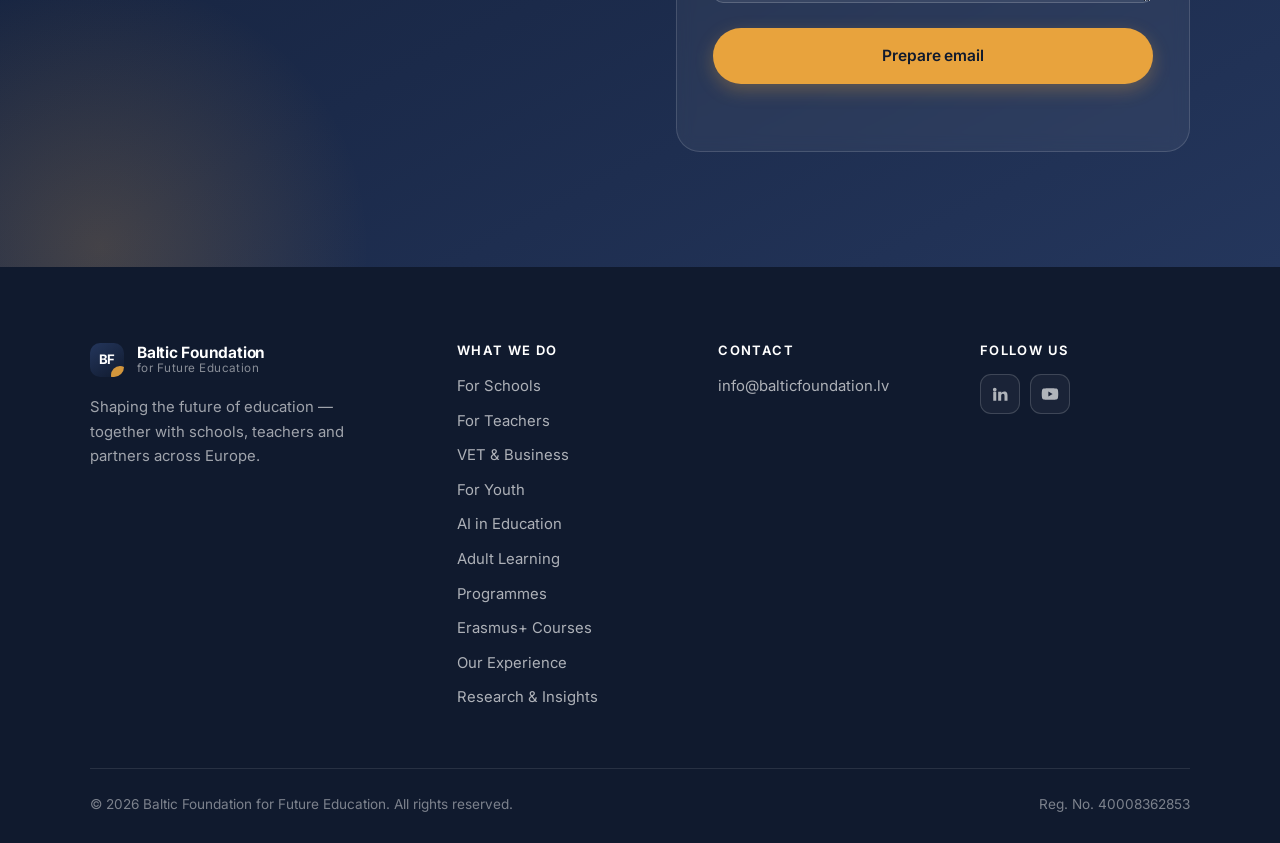
==== commit 171de445: "Redesign the "What we do" dropdown: fixed-height trigger, richer panel Rebuilt per detailed feedback" ====
--- a/index.html
+++ b/index.html
@@ -70,11 +70,41 @@
           <svg viewBox="0 0 24 24" fill="none" stroke="currentColor" stroke-width="2" stroke-linecap="round" stroke-linejoin="round"><path d="m6 9 6 6 6-6"/></svg>
         </button>
         <div class="nav-dropdown__menu">
-          <a href="#skolam"     data-i18n="nav.schools">Skolām</a>
-          <a href="#pedagogiem" data-i18n="nav.teachers">Pedagogiem</a>
-          <a href="#jauniesiem" data-i18n="nav.youth">Jauniešiem</a>
-          <a href="#ai"         data-i18n="nav.ai">AI izglītībā</a>
-          <a href="pieredze.html" data-i18n="nav.experience">Mūsu pieredze</a>
+          <a class="nav-dropdown__item" href="#skolam">
+            <span class="nav-dropdown__item-text">
+              <span class="nav-dropdown__item-title" data-i18n="nav.schools">Skolām</span>
+              <span class="nav-dropdown__item-desc" data-i18n="nav.dropdown.schools.desc">Partnerības, projekti un skolas attīstība</span>
+            </span>
+            <svg class="nav-dropdown__item-arrow" viewBox="0 0 24 24" fill="none" stroke="currentColor" stroke-width="2" stroke-linecap="round" stroke-linejoin="round"><path d="M5 12h14M13 6l6 6-6 6"/></svg>
+          </a>
+          <a class="nav-dropdown__item" href="#pedagogiem">
+            <span class="nav-dropdown__item-text">
+              <span class="nav-dropdown__item-title" data-i18n="nav.teachers">Pedagogiem</span>
+              <span class="nav-dropdown__item-desc" data-i18n="nav.dropdown.teachers.desc">Profesionālā pilnveide un mācību resursi</span>
+            </span>
+            <svg class="nav-dropdown__item-arrow" viewBox="0 0 24 24" fill="none" stroke="currentColor" stroke-width="2" stroke-linecap="round" stroke-linejoin="round"><path d="M5 12h14M13 6l6 6-6 6"/></svg>
+          </a>
+          <a class="nav-dropdown__item" href="#jauniesiem">
+            <span class="nav-dropdown__item-text">
+              <span class="nav-dropdown__item-title" data-i18n="nav.youth">Jauniešiem</span>
+              <span class="nav-dropdown__item-desc" data-i18n="nav.dropdown.youth.desc">Līdzdalība, debates un starptautiskas iespējas</span>
+            </span>
+            <svg class="nav-dropdown__item-arrow" viewBox="0 0 24 24" fill="none" stroke="currentColor" stroke-width="2" stroke-linecap="round" stroke-linejoin="round"><path d="M5 12h14M13 6l6 6-6 6"/></svg>
+          </a>
+          <a class="nav-dropdown__item" href="#ai">
+            <span class="nav-dropdown__item-text">
+              <span class="nav-dropdown__item-title" data-i18n="nav.ai">AI izglītībā</span>
+              <span class="nav-dropdown__item-desc" data-i18n="nav.dropdown.ai.desc">Apmācības, pratība un izglītības inovācijas</span>
+            </span>
+            <svg class="nav-dropdown__item-arrow" viewBox="0 0 24 24" fill="none" stroke="currentColor" stroke-width="2" stroke-linecap="round" stroke-linejoin="round"><path d="M5 12h14M13 6l6 6-6 6"/></svg>
+          </a>
+          <a class="nav-dropdown__item" href="pieredze.html">
+            <span class="nav-dropdown__item-text">
+              <span class="nav-dropdown__item-title" data-i18n="nav.experience">Mūsu pieredze</span>
+              <span class="nav-dropdown__item-desc" data-i18n="nav.dropdown.experience.desc">Projekti, partnerības un iepriekšējais darbs</span>
+            </span>
+            <svg class="nav-dropdown__item-arrow" viewBox="0 0 24 24" fill="none" stroke="currentColor" stroke-width="2" stroke-linecap="round" stroke-linejoin="round"><path d="M5 12h14M13 6l6 6-6 6"/></svg>
+          </a>
         </div>
       </div>
       <a href="erasmus-kursi.html" data-i18n="nav.courses">Erasmus+ kursi</a>
--- a/assets/css/styles.css
+++ b/assets/css/styles.css
@@ -173,34 +173,52 @@
 }
 .nav a:hover { color: var(--navy); background: var(--bg-alt); }
 
-/* "What we do" dropdown */
-.nav-dropdown { position: relative; }
+/* "What we do" dropdown — the trigger must box-model identically to a plain
+   .nav link (same font/padding/line-height/display) so swapping <a> for
+   <button> never changes the header's height; the panel is purely
+   position:absolute, so opening it can never push the hero down. */
+.nav-dropdown { position: relative; display: flex; }
 .nav-dropdown__trigger {
-  display: flex; align-items: center; gap: 5px; padding: 7px 2px; border-radius: 8px;
-  font: inherit; font-size: 15px; letter-spacing: -0.01em; white-space: nowrap;
-  font-weight: 550; color: var(--body); background: none; border: 0; cursor: pointer;
+  display: inline-flex; align-items: center; gap: 5px;
+  padding: 7px 2px; margin: 0; border-radius: 8px; border: 0;
+  font: inherit; font-size: 15px; line-height: inherit; letter-spacing: -0.01em; white-space: nowrap;
+  font-weight: 550; color: var(--body); background: none;
+  appearance: none; -webkit-appearance: none; cursor: pointer;
   transition: color .18s var(--ease), background-color .18s var(--ease);
 }
 .nav-dropdown__trigger:hover,
 .nav-dropdown.is-open .nav-dropdown__trigger { color: var(--navy); background: var(--bg-alt); }
-.nav-dropdown__trigger svg { width: 13px; height: 13px; transition: transform .18s var(--ease); }
+.nav-dropdown__trigger svg { width: 9px; height: 9px; flex: none; stroke-width: 3; transition: transform .18s var(--ease); }
 .nav-dropdown.is-open .nav-dropdown__trigger svg { transform: rotate(180deg); }
+
 .nav-dropdown__menu {
-  position: absolute; top: calc(100% + 8px); left: 0; min-width: 230px;
-  background: #fff; border: 1px solid var(--line); border-radius: var(--radius-sm);
-  box-shadow: var(--shadow-lg); padding: 8px; display: grid; gap: 2px;
-  opacity: 0; visibility: hidden; transform: translateY(4px);
+  position: absolute; top: calc(100% + 10px); left: 0; width: min(400px, 92vw);
+  background: #fff; border: 1px solid rgba(16, 26, 46, .07); border-radius: 16px;
+  box-shadow: 0 14px 32px rgba(16, 26, 46, .12), 0 2px 10px rgba(16, 26, 46, .05);
+  padding: 10px; display: grid; gap: 1px;
+  opacity: 0; visibility: hidden; pointer-events: none; transform: translateY(6px);
   transition: opacity .16s var(--ease), transform .16s var(--ease), visibility .16s;
-  z-index: 40;
-}
-.nav-dropdown__menu a {
-  display: block; padding: 9px 12px; border-radius: 7px; font-size: .92rem;
-  font-weight: 540; color: var(--body); text-decoration: none;
-}
-.nav-dropdown__menu a:hover { color: var(--navy); background: var(--bg-alt); }
+  z-index: 50;
+}
 .nav-dropdown:hover .nav-dropdown__menu,
 .nav-dropdown:focus-within .nav-dropdown__menu,
-.nav-dropdown.is-open .nav-dropdown__menu { opacity: 1; visibility: visible; transform: translateY(0); }
+.nav-dropdown.is-open .nav-dropdown__menu { opacity: 1; visibility: visible; pointer-events: auto; transform: translateY(0); }
+
+.nav-dropdown__item {
+  display: flex; align-items: center; justify-content: space-between; gap: 14px;
+  padding: 11px 14px; border-radius: 11px; text-decoration: none;
+  transition: background-color .15s var(--ease);
+}
+.nav-dropdown__item:hover { background: var(--bg-alt); }
+.nav-dropdown__item-text { display: grid; gap: 2px; min-width: 0; }
+.nav-dropdown__item-title { font-size: .95rem; font-weight: 640; color: var(--ink); letter-spacing: -0.01em; }
+.nav-dropdown__item-desc { font-size: .79rem; color: var(--muted); line-height: 1.35; }
+.nav-dropdown__item-arrow {
+  flex: none; width: 15px; height: 15px; color: var(--amber-deep);
+  opacity: 0; transform: translateX(-4px);
+  transition: opacity .15s var(--ease), transform .15s var(--ease);
+}
+.nav-dropdown__item:hover .nav-dropdown__item-arrow { opacity: 1; transform: translateX(0); }
 
 .header__actions { display: flex; align-items: center; gap: 12px; flex: none; }
 
@@ -936,6 +954,32 @@
 .trainer__facts li { position: relative; padding-left: 22px; font-size: .94rem; color: var(--body); }
 .trainer__facts li::before { content: ""; position: absolute; left: 0; top: .6em; width: 6px; height: 6px; border-radius: 50%; background: var(--amber); }
 
+/* --- Editorial photo placements (course pages) ---------------------------------
+   Reserved, ready-to-use containers for real photography once it exists.
+   Fixed aspect-ratio + object-fit:cover means dropping in any reasonably-sized
+   image "just works" without further layout changes — no redesign needed when
+   assets arrive, only uncommenting the markup and setting a real src. ---------- */
+.editorial-photo {
+  aspect-ratio: 21 / 9; border-radius: var(--radius-lg); overflow: hidden;
+  background: var(--bg-alt); box-shadow: var(--shadow);
+}
+.editorial-photo img { width: 100%; height: 100%; object-fit: cover; display: block; }
+
+.photo-break { aspect-ratio: 16 / 7; border-radius: var(--radius); overflow: hidden; margin: 4px 0 18px; }
+.photo-break img { width: 100%; height: 100%; object-fit: cover; display: block; }
+
+.riga-gallery { display: grid; grid-template-columns: 1.4fr 1fr; grid-template-rows: 1fr 1fr; gap: 14px; }
+.riga-gallery__item { border-radius: var(--radius); overflow: hidden; background: var(--bg-alt); }
+.riga-gallery__item img { width: 100%; height: 100%; object-fit: cover; display: block; }
+.riga-gallery__item--main { grid-row: 1 / 3; aspect-ratio: 4 / 5; }
+.riga-gallery__item--sub { aspect-ratio: 16 / 10; }
+
+@media (max-width: 760px) {
+  .editorial-photo { aspect-ratio: 4 / 3; }
+  .riga-gallery { grid-template-columns: 1fr; grid-template-rows: none; }
+  .riga-gallery__item--main { grid-row: auto; aspect-ratio: 16 / 10; }
+}
+
 /* --- Hook / pitch questions -------------------------------------------------- */
 .course-hook { display: grid; gap: 14px; max-width: 62ch; margin: 0 auto; }
 .course-hook p { font-size: clamp(1.1rem, 2.2vw, 1.4rem); font-weight: 560; color: var(--ink); letter-spacing: -.01em; line-height: 1.4; }
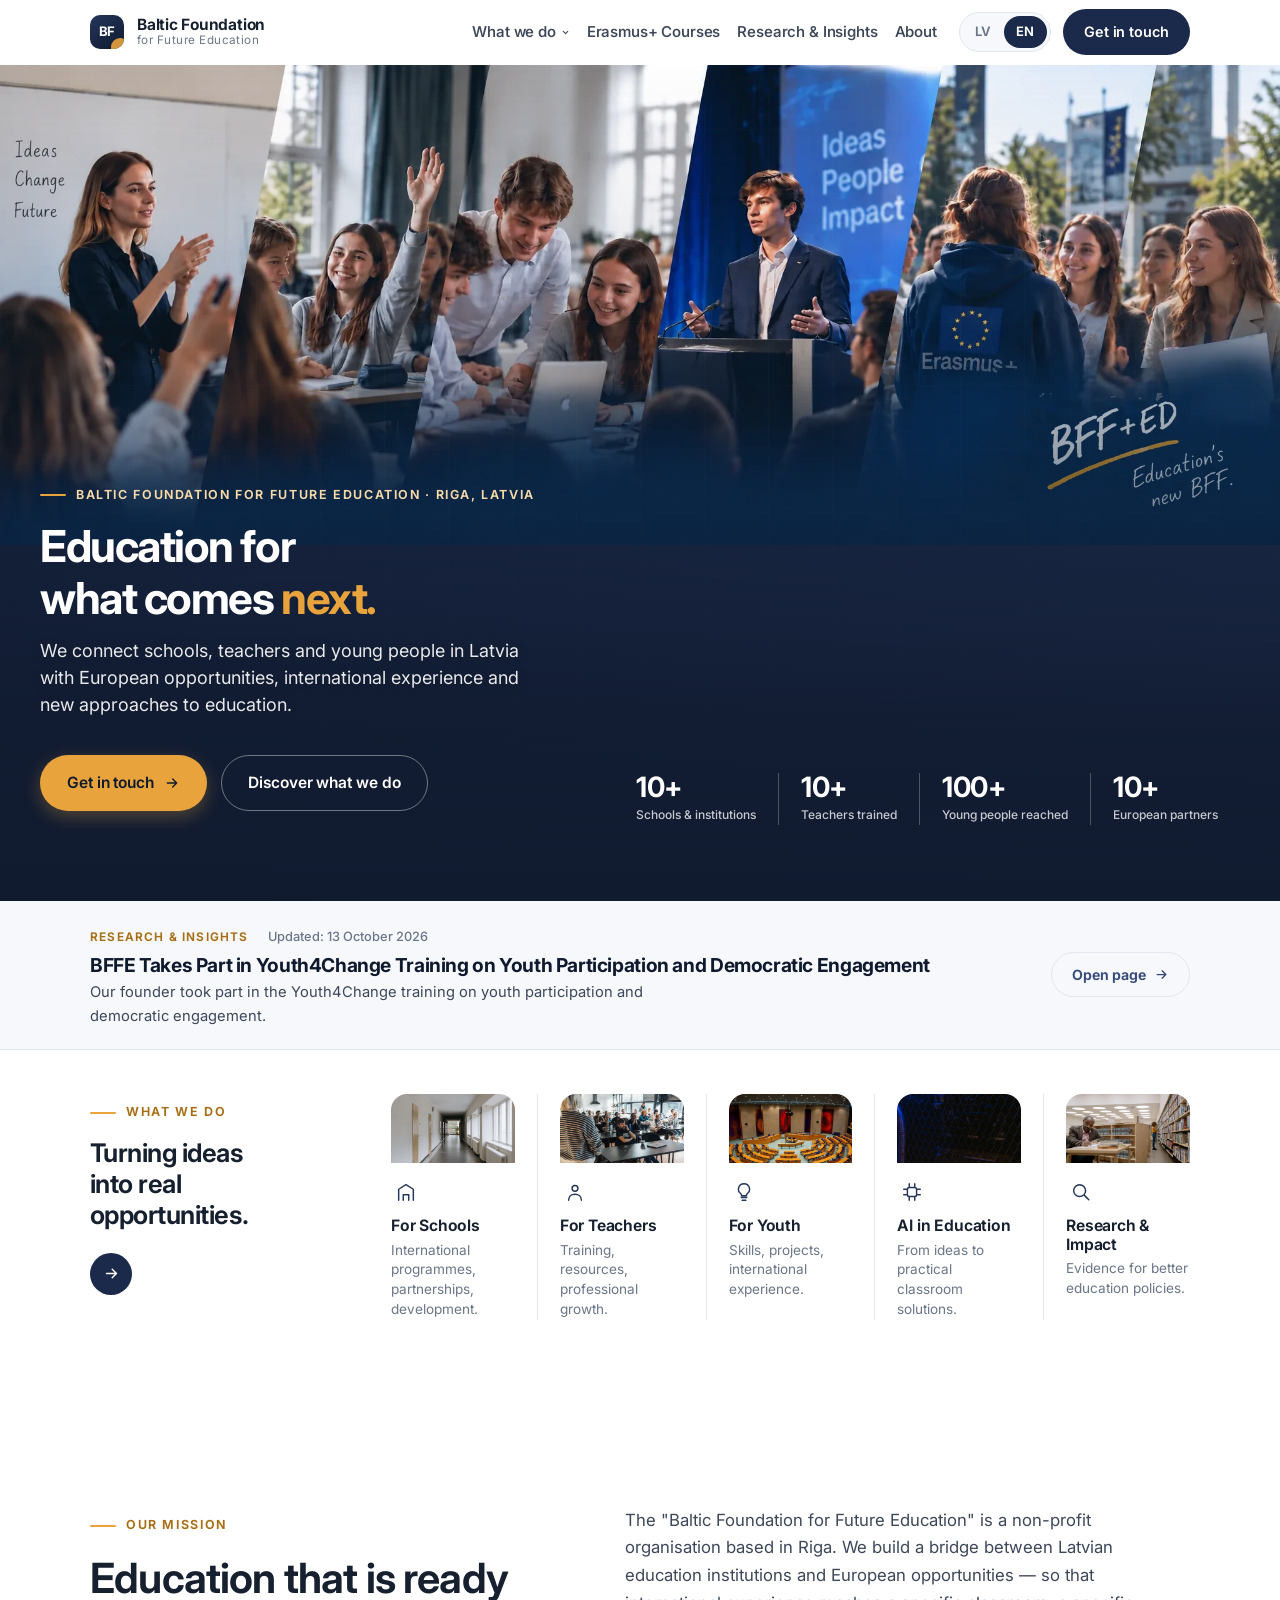
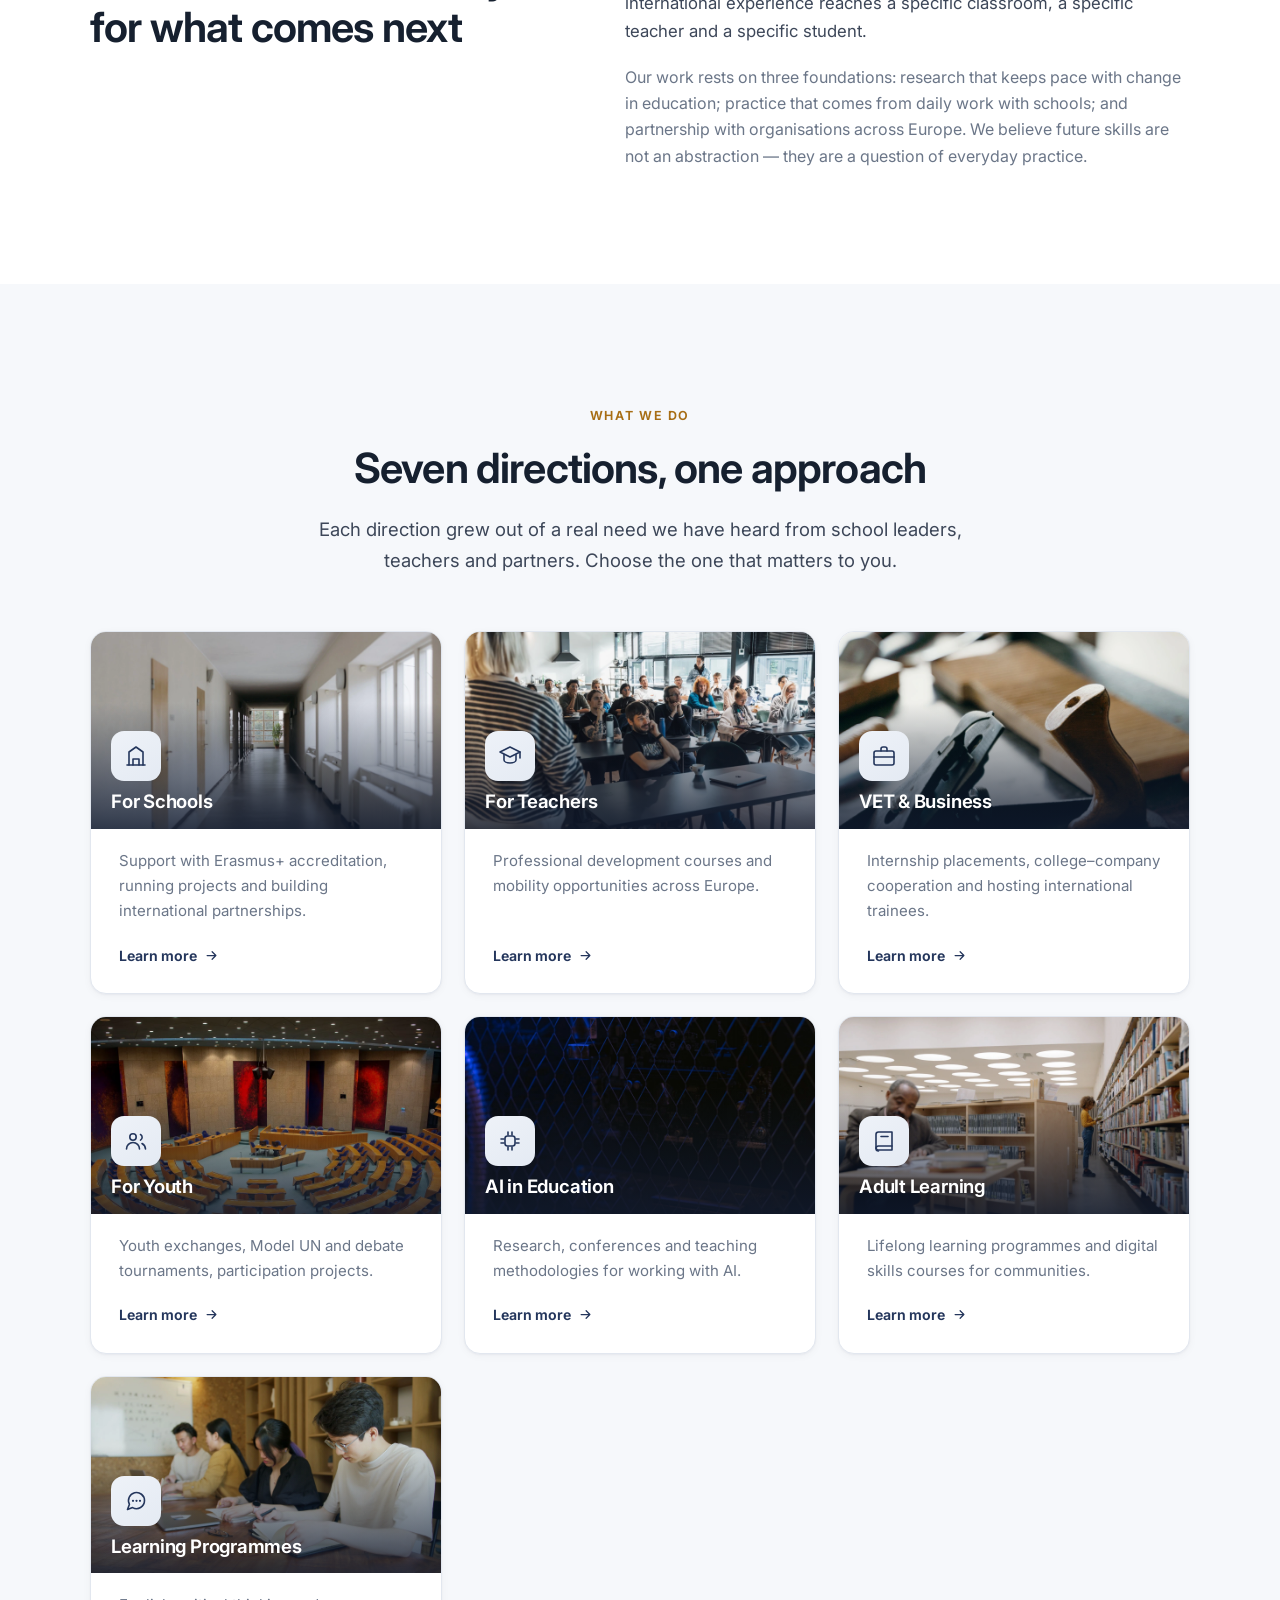
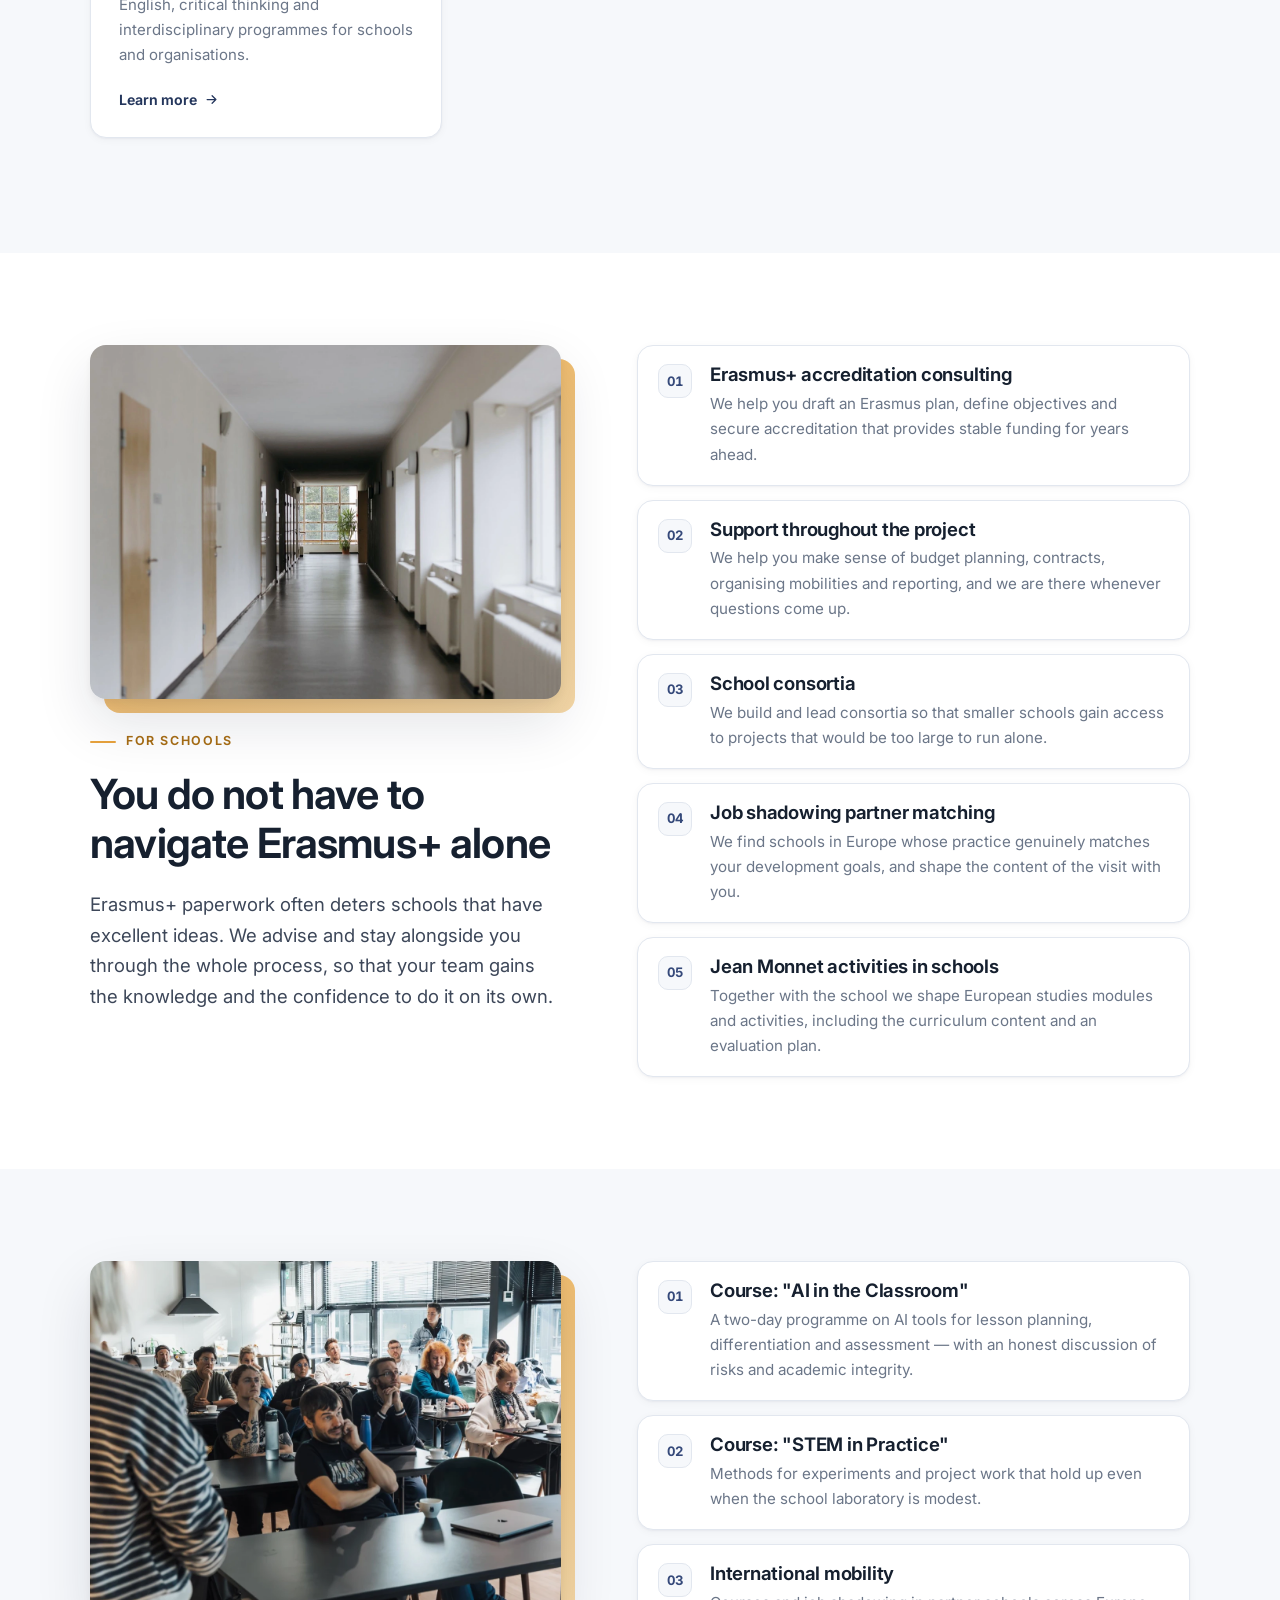
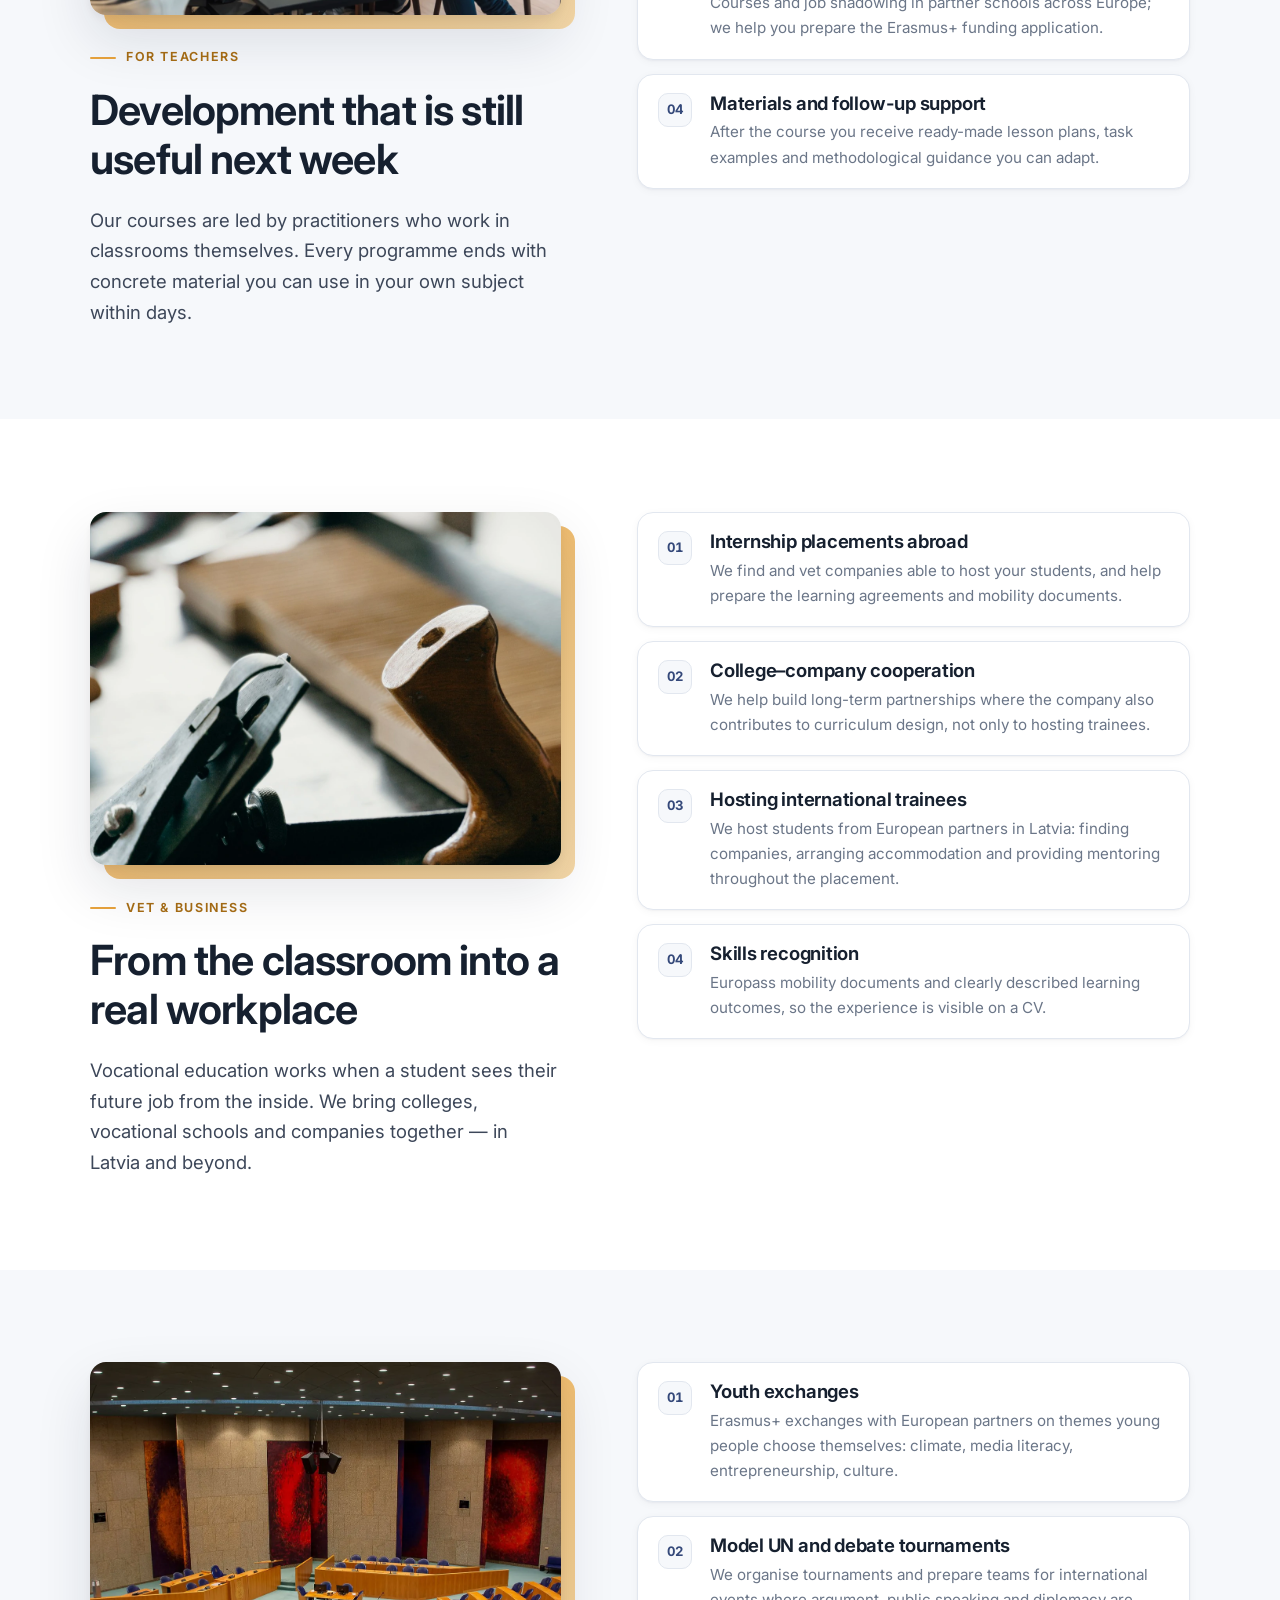
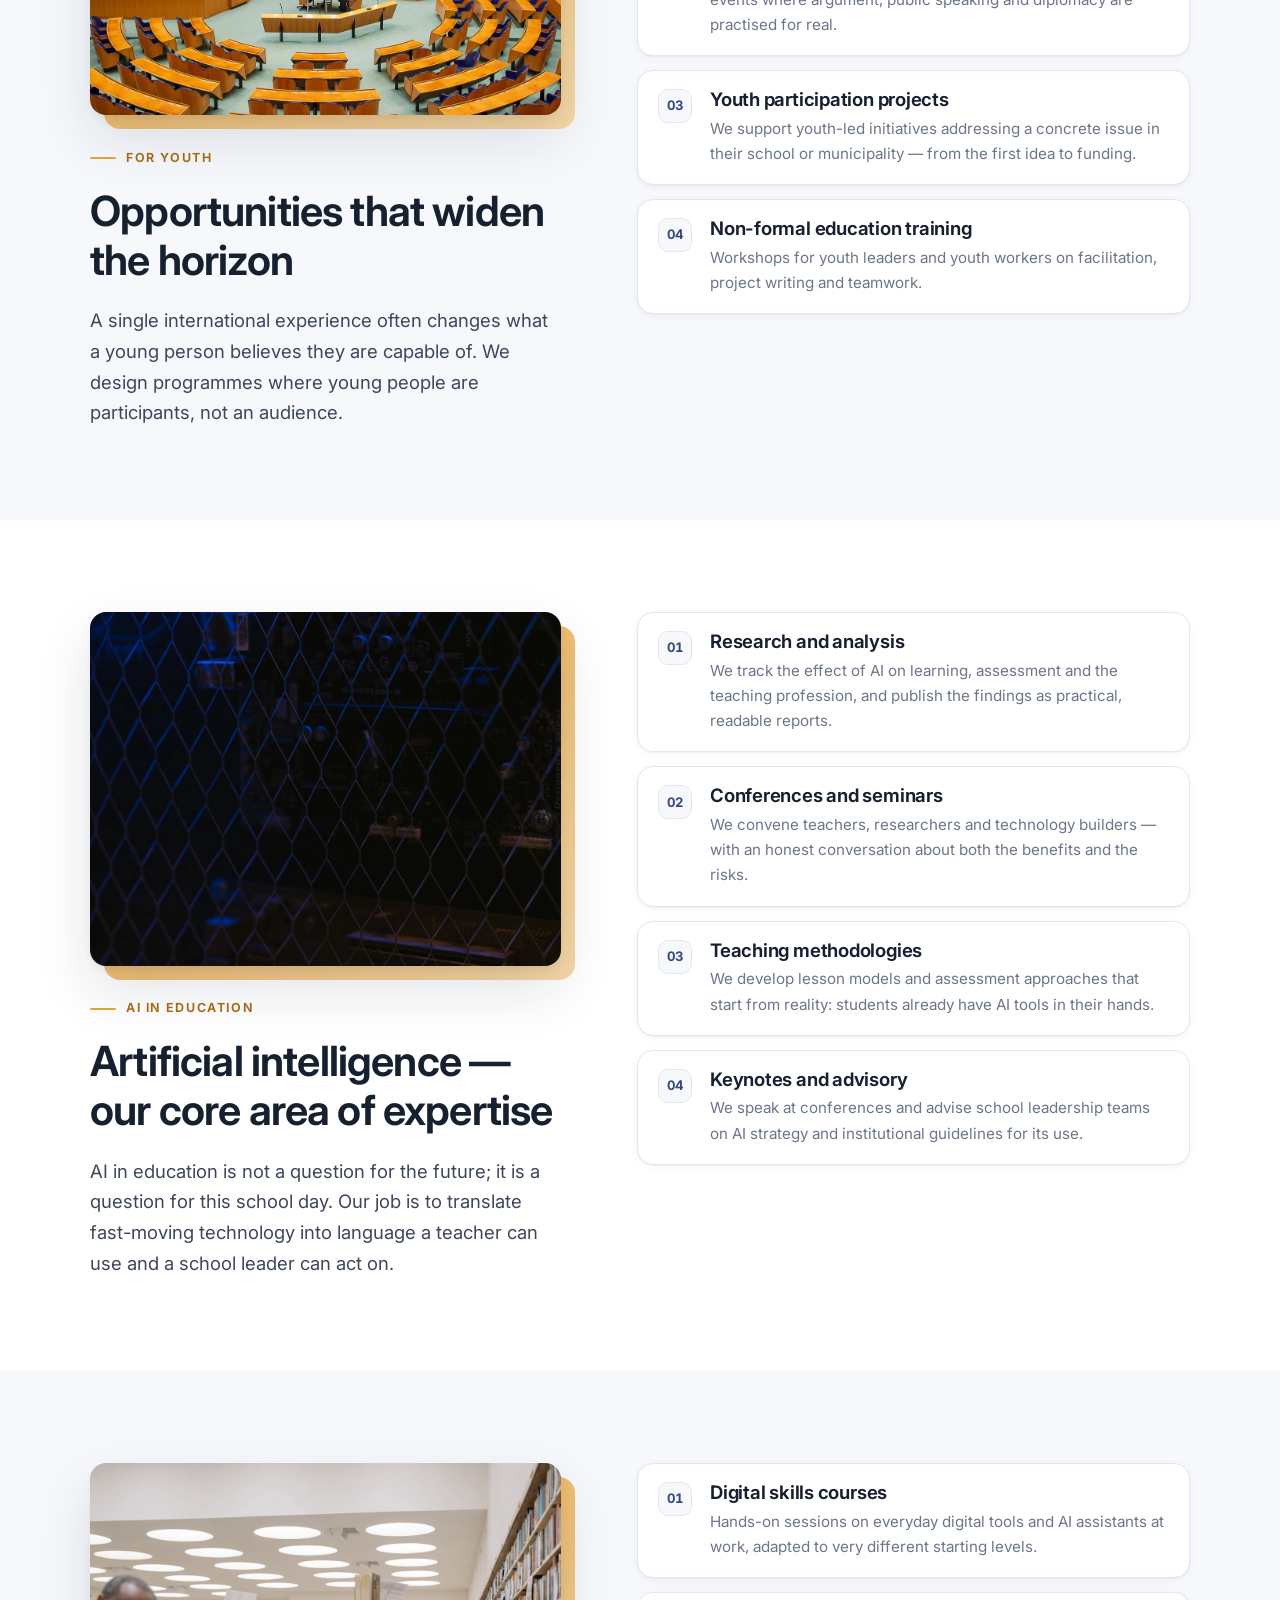
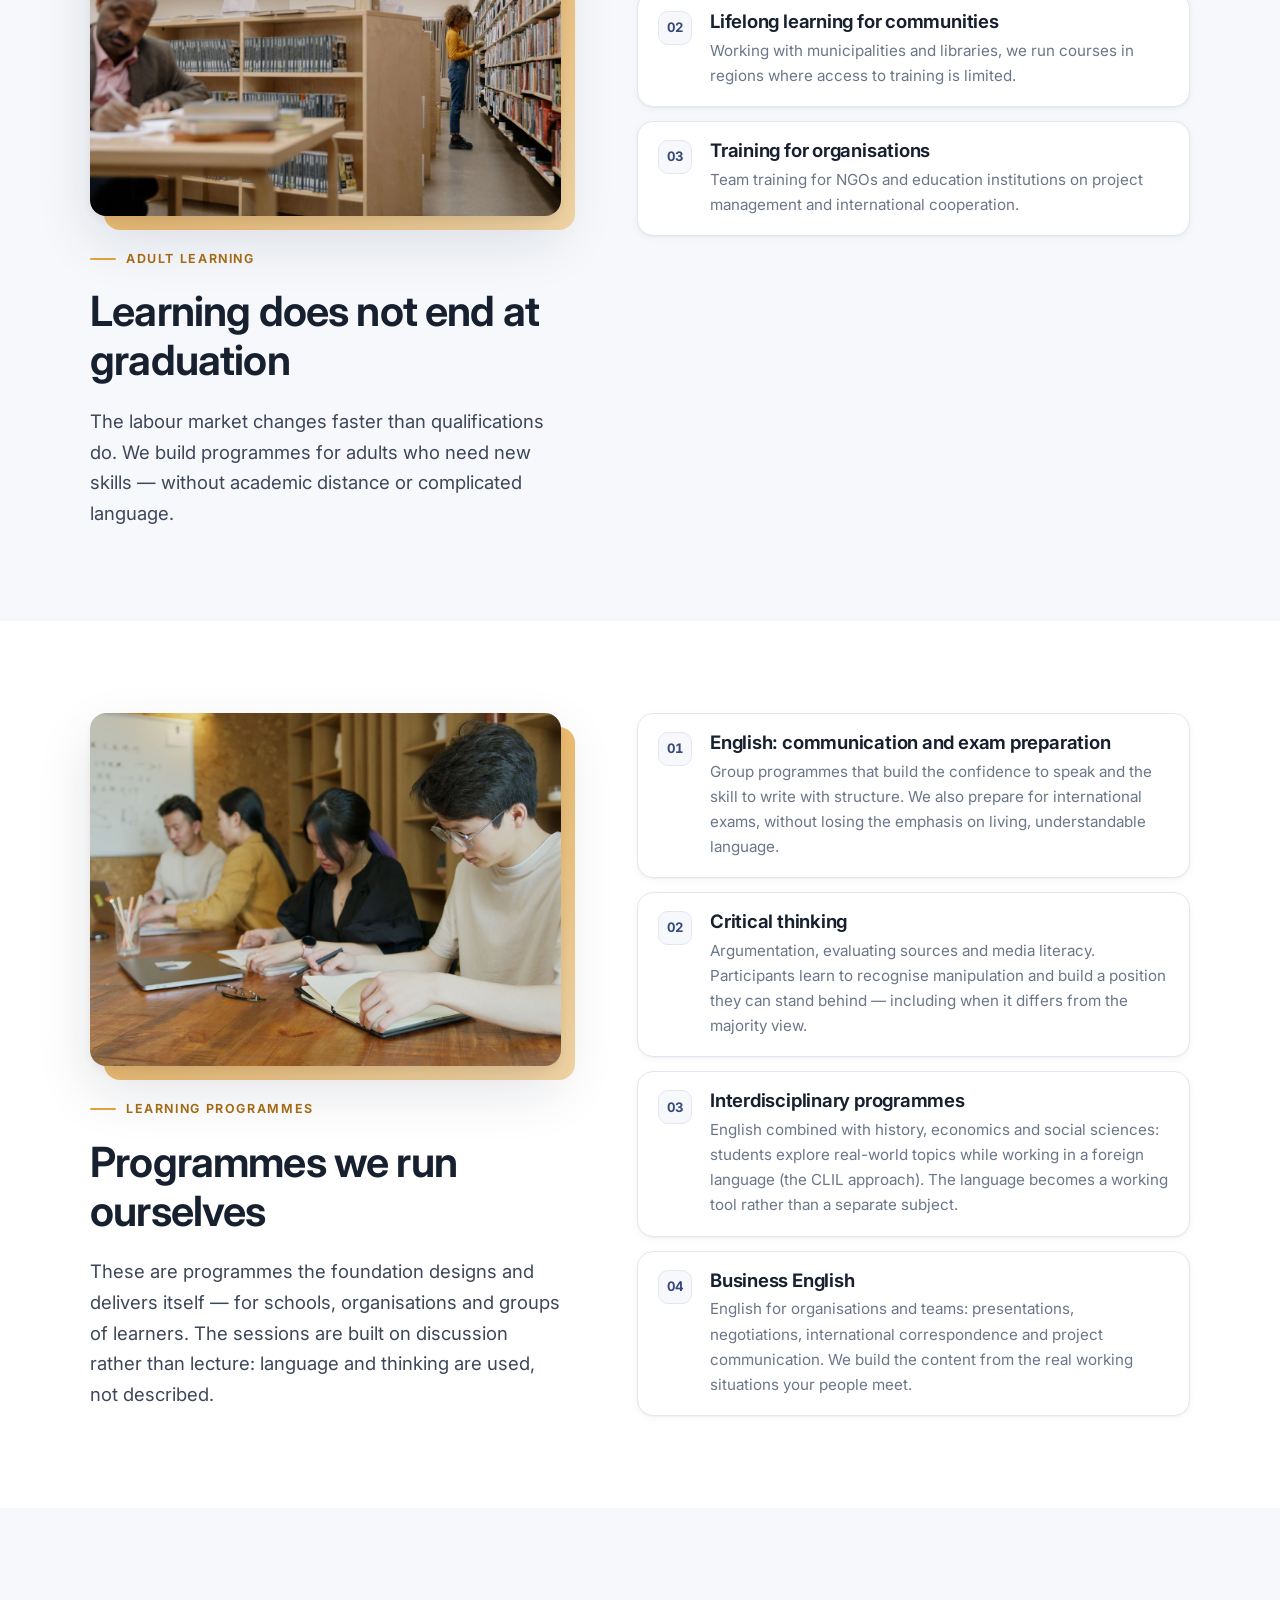
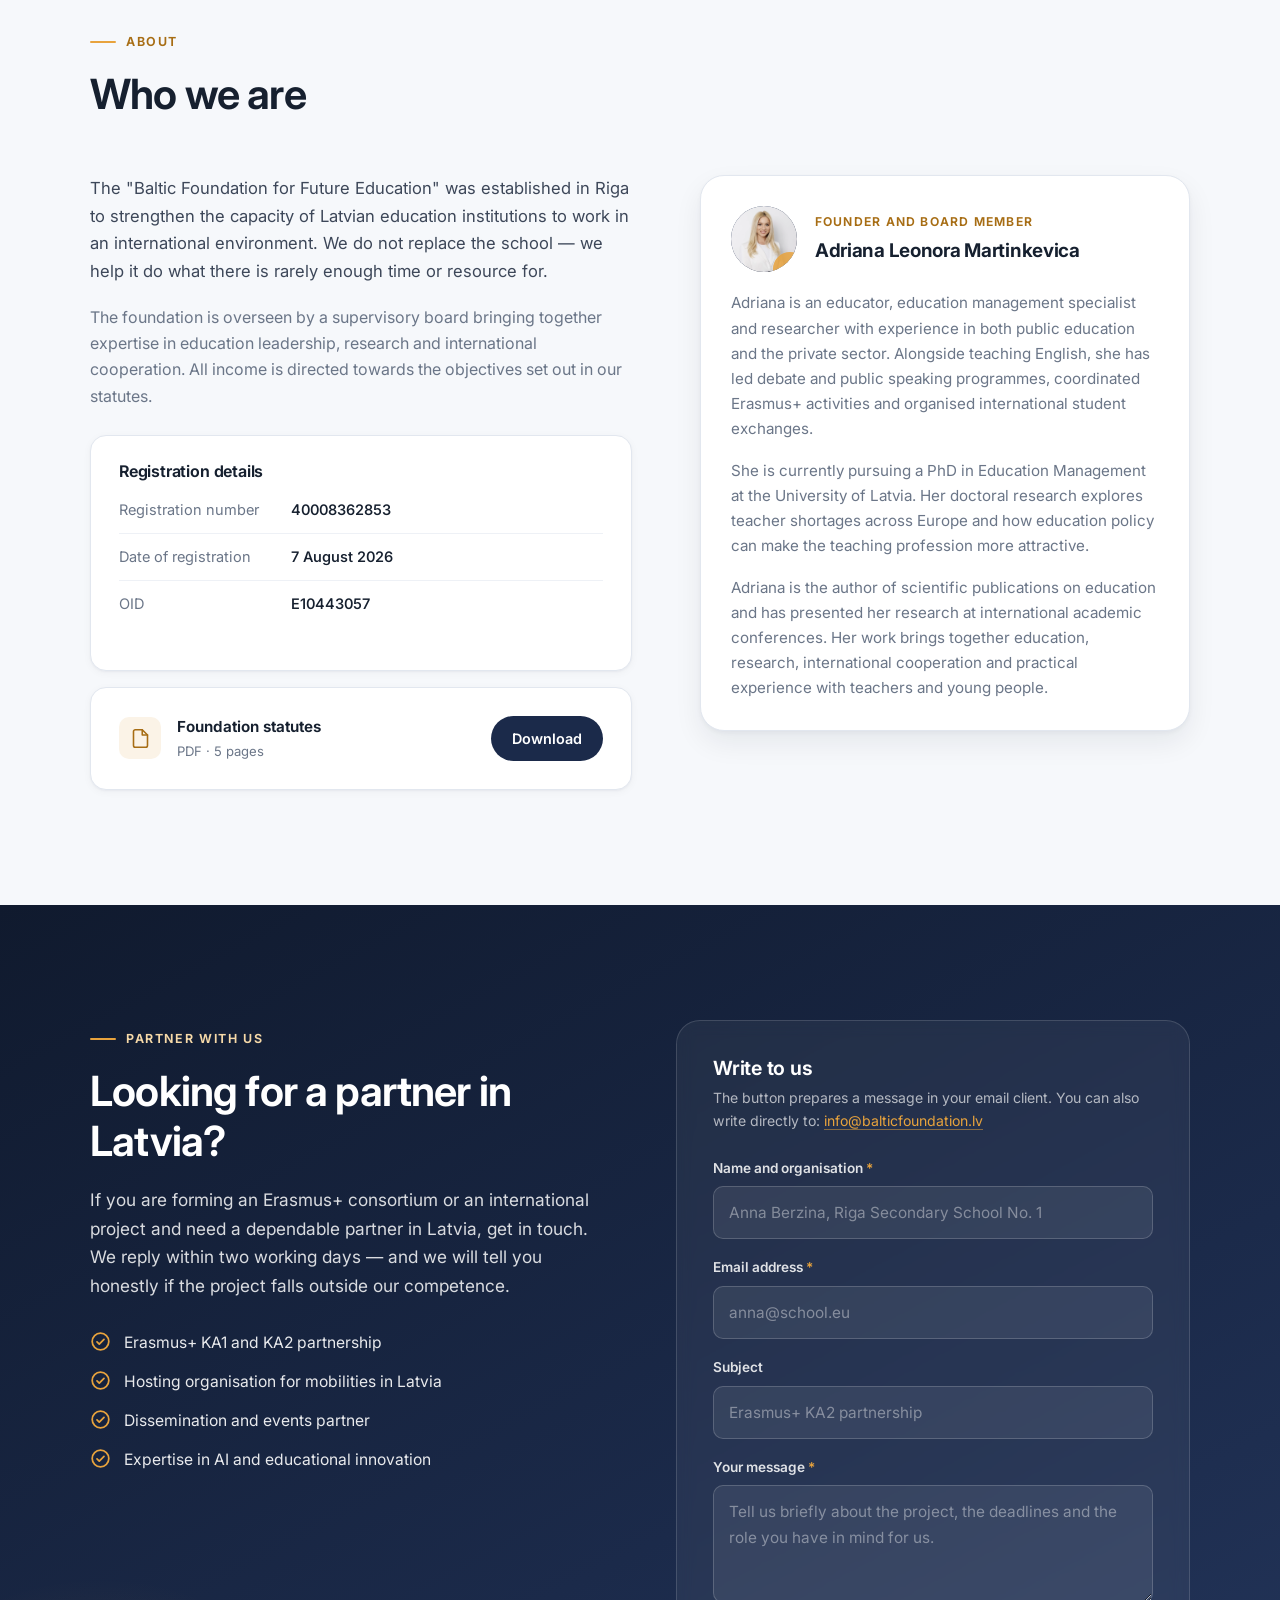
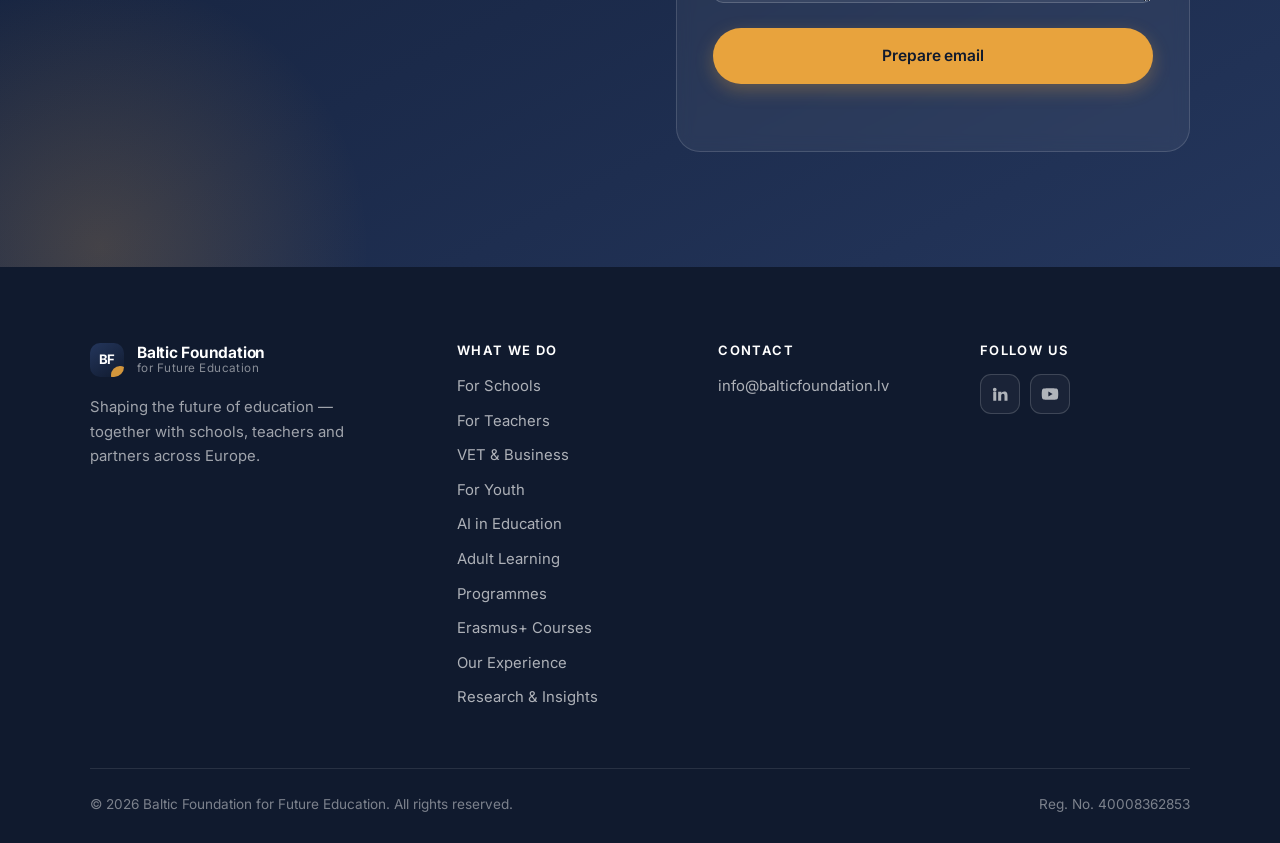
==== commit 9043cbfc: "Add news item: BFFE at Youth4Change Training of Trainers New top news item (13 Oct 2026) on youth pa" ====
--- a/index.html
+++ b/index.html
@@ -192,9 +192,9 @@
   <div class="container news-banner__inner">
     <div class="news-banner__text">
       <span class="news-banner__label" data-i18n="banner.label">Pētījumi un aktualitātes</span>
-      <span class="news-banner__date"><span data-i18n="banner.updated">Atjaunināts</span>: <span data-i18n="aktualitates.item1.date">2026. gada 7. oktobris</span></span>
-      <h2 class="news-banner__title" data-i18n="aktualitates.item1.title">BFFE pievienojas Eiropas Komisijas Eiropas Digitālās izglītības centram</h2>
-      <p class="news-banner__desc" data-i18n="banner.desc">Fonds tagad ir pārstāvēts Eiropas Komisijas Eiropas Digitālās izglītības centrā.</p>
+      <span class="news-banner__date"><span data-i18n="banner.updated">Atjaunināts</span>: <span data-i18n="aktualitates.item1.date">2026. gada 13. oktobris</span></span>
+      <h2 class="news-banner__title" data-i18n="aktualitates.item1.title">BFFE piedalās Youth4Change apmācībā par jauniešu līdzdalību un demokrātisko iesaisti</h2>
+      <p class="news-banner__desc" data-i18n="banner.desc">Fonda dibinātāja piedalījās Youth4Change apmācībā par jauniešu līdzdalību un demokrātisko iesaisti.</p>
     </div>
     <span class="news-banner__cta">
       <span data-i18n="banner.cta">Atvērt lapu</span>
--- a/assets/css/styles.css
+++ b/assets/css/styles.css
@@ -192,10 +192,10 @@
 .nav-dropdown.is-open .nav-dropdown__trigger svg { transform: rotate(180deg); }
 
 .nav-dropdown__menu {
-  position: absolute; top: calc(100% + 10px); left: 0; width: min(400px, 92vw);
-  background: #fff; border: 1px solid rgba(16, 26, 46, .07); border-radius: 16px;
-  box-shadow: 0 14px 32px rgba(16, 26, 46, .12), 0 2px 10px rgba(16, 26, 46, .05);
-  padding: 10px; display: grid; gap: 1px;
+  position: absolute; top: calc(100% + 10px); left: 0; width: min(372px, 92vw);
+  background: #fff; border: 1px solid rgba(16, 26, 46, .06); border-radius: 14px;
+  box-shadow: 0 10px 24px rgba(16, 26, 46, .09), 0 1px 4px rgba(16, 26, 46, .04);
+  padding: 8px; display: grid; gap: 1px;
   opacity: 0; visibility: hidden; pointer-events: none; transform: translateY(6px);
   transition: opacity .16s var(--ease), transform .16s var(--ease), visibility .16s;
   z-index: 50;
@@ -204,18 +204,21 @@
 .nav-dropdown:focus-within .nav-dropdown__menu,
 .nav-dropdown.is-open .nav-dropdown__menu { opacity: 1; visibility: visible; pointer-events: auto; transform: translateY(0); }
 
+/* Compact horizontal row: title + description stack tightly on the left,
+   a small arrow pinned to the far right — not a tall two-line block. Sized
+   so all 5 items land around 320–380px total panel height. */
 .nav-dropdown__item {
-  display: flex; align-items: center; justify-content: space-between; gap: 14px;
-  padding: 11px 14px; border-radius: 11px; text-decoration: none;
+  display: flex; align-items: center; justify-content: space-between; gap: 12px;
+  padding: 10px 14px; border-radius: 9px; text-decoration: none;
   transition: background-color .15s var(--ease);
 }
 .nav-dropdown__item:hover { background: var(--bg-alt); }
-.nav-dropdown__item-text { display: grid; gap: 2px; min-width: 0; }
-.nav-dropdown__item-title { font-size: .95rem; font-weight: 640; color: var(--ink); letter-spacing: -0.01em; }
-.nav-dropdown__item-desc { font-size: .79rem; color: var(--muted); line-height: 1.35; }
+.nav-dropdown__item-text { display: grid; gap: 1px; min-width: 0; }
+.nav-dropdown__item-title { font-size: .9rem; font-weight: 630; color: var(--ink); letter-spacing: -0.01em; line-height: 1.3; }
+.nav-dropdown__item-desc { font-size: .76rem; color: var(--muted); line-height: 1.3; }
 .nav-dropdown__item-arrow {
-  flex: none; width: 15px; height: 15px; color: var(--amber-deep);
-  opacity: 0; transform: translateX(-4px);
+  flex: none; width: 17px; height: 17px; color: var(--amber-deep);
+  opacity: 0; transform: translateX(-3px);
   transition: opacity .15s var(--ease), transform .15s var(--ease);
 }
 .nav-dropdown__item:hover .nav-dropdown__item-arrow { opacity: 1; transform: translateX(0); }
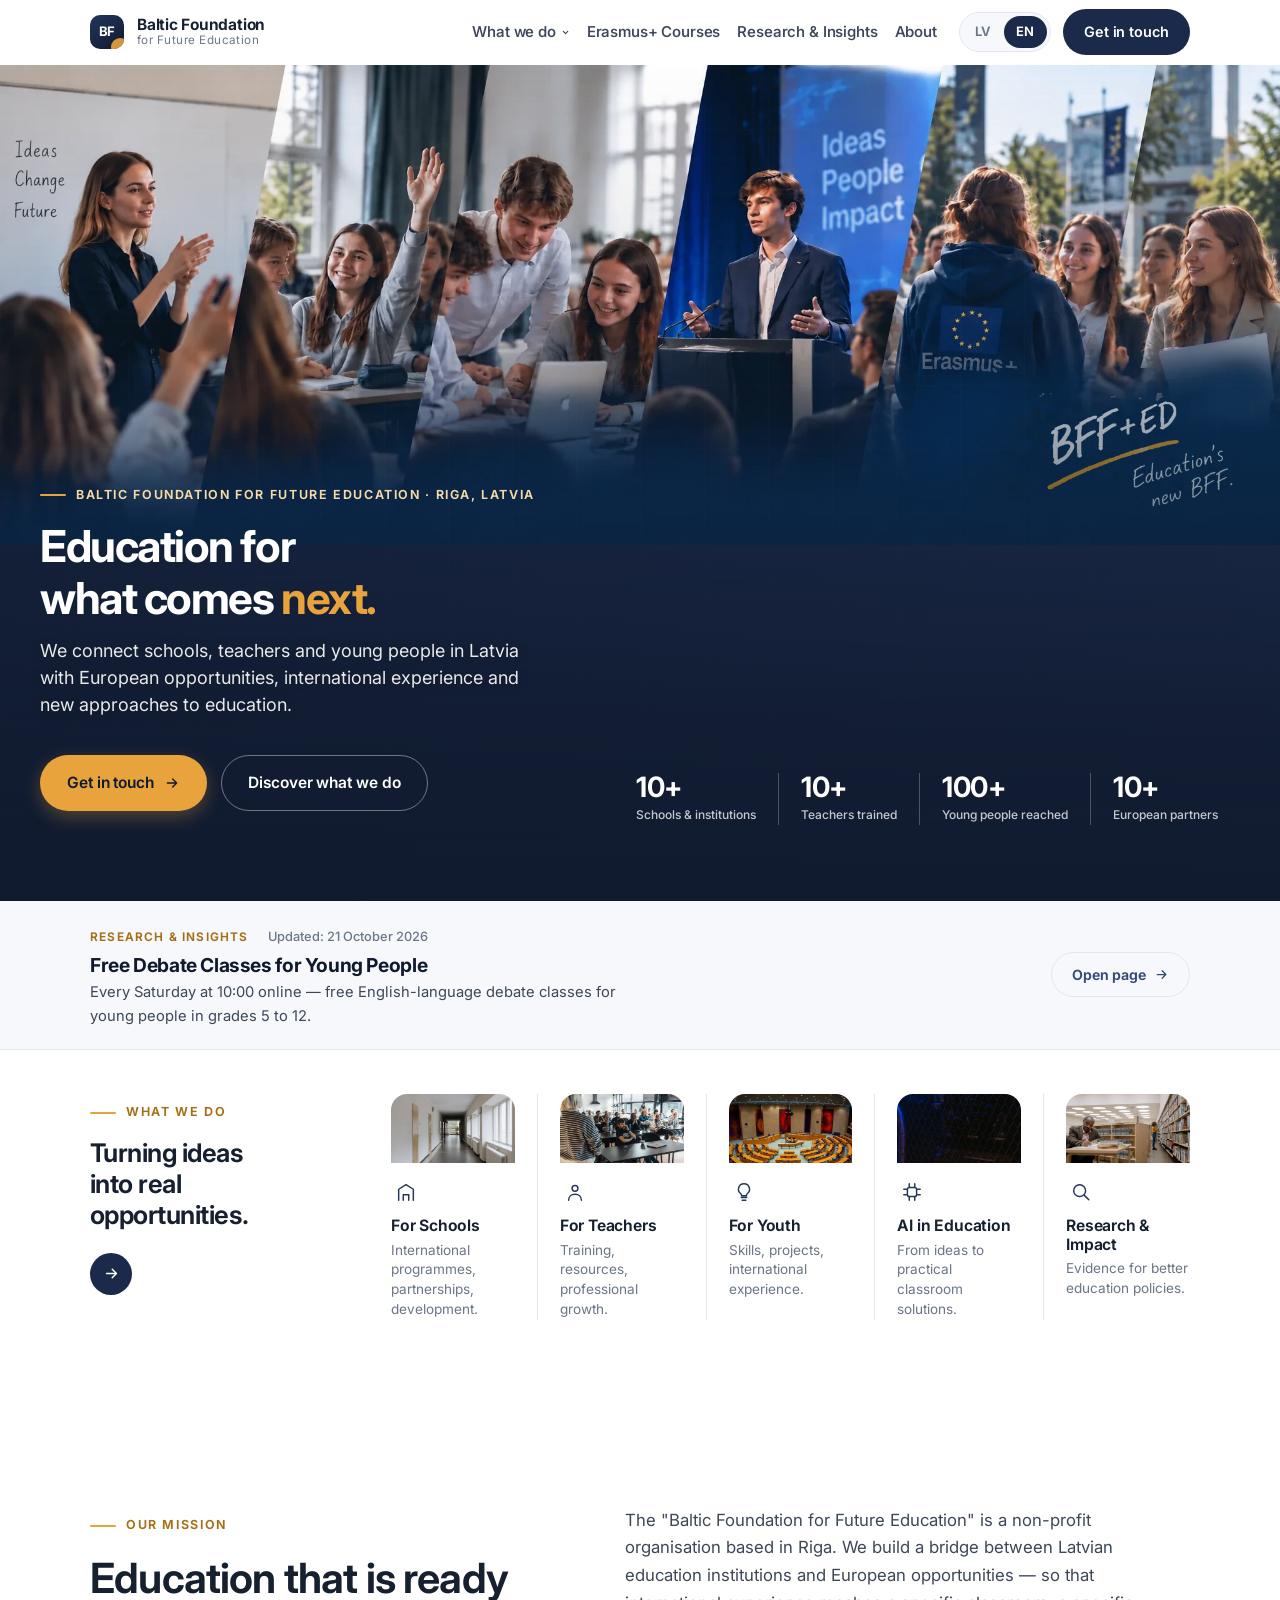
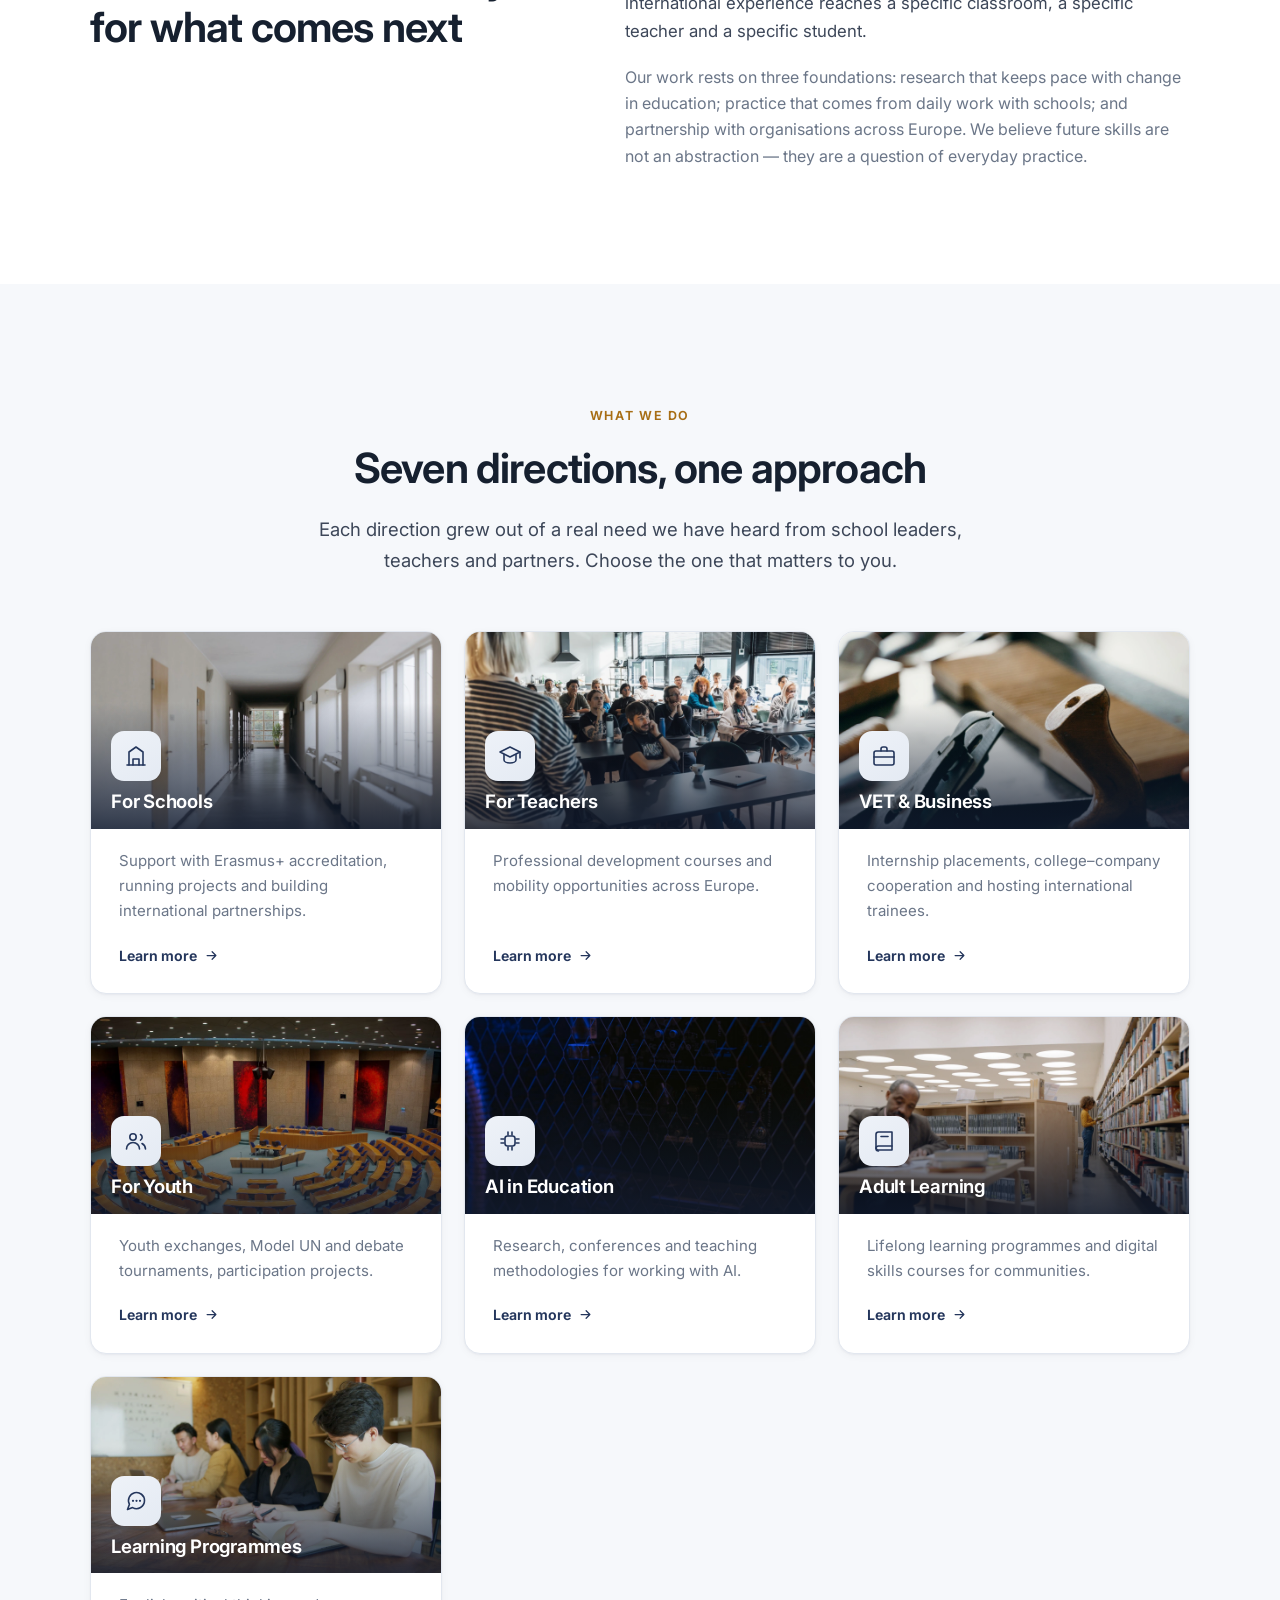
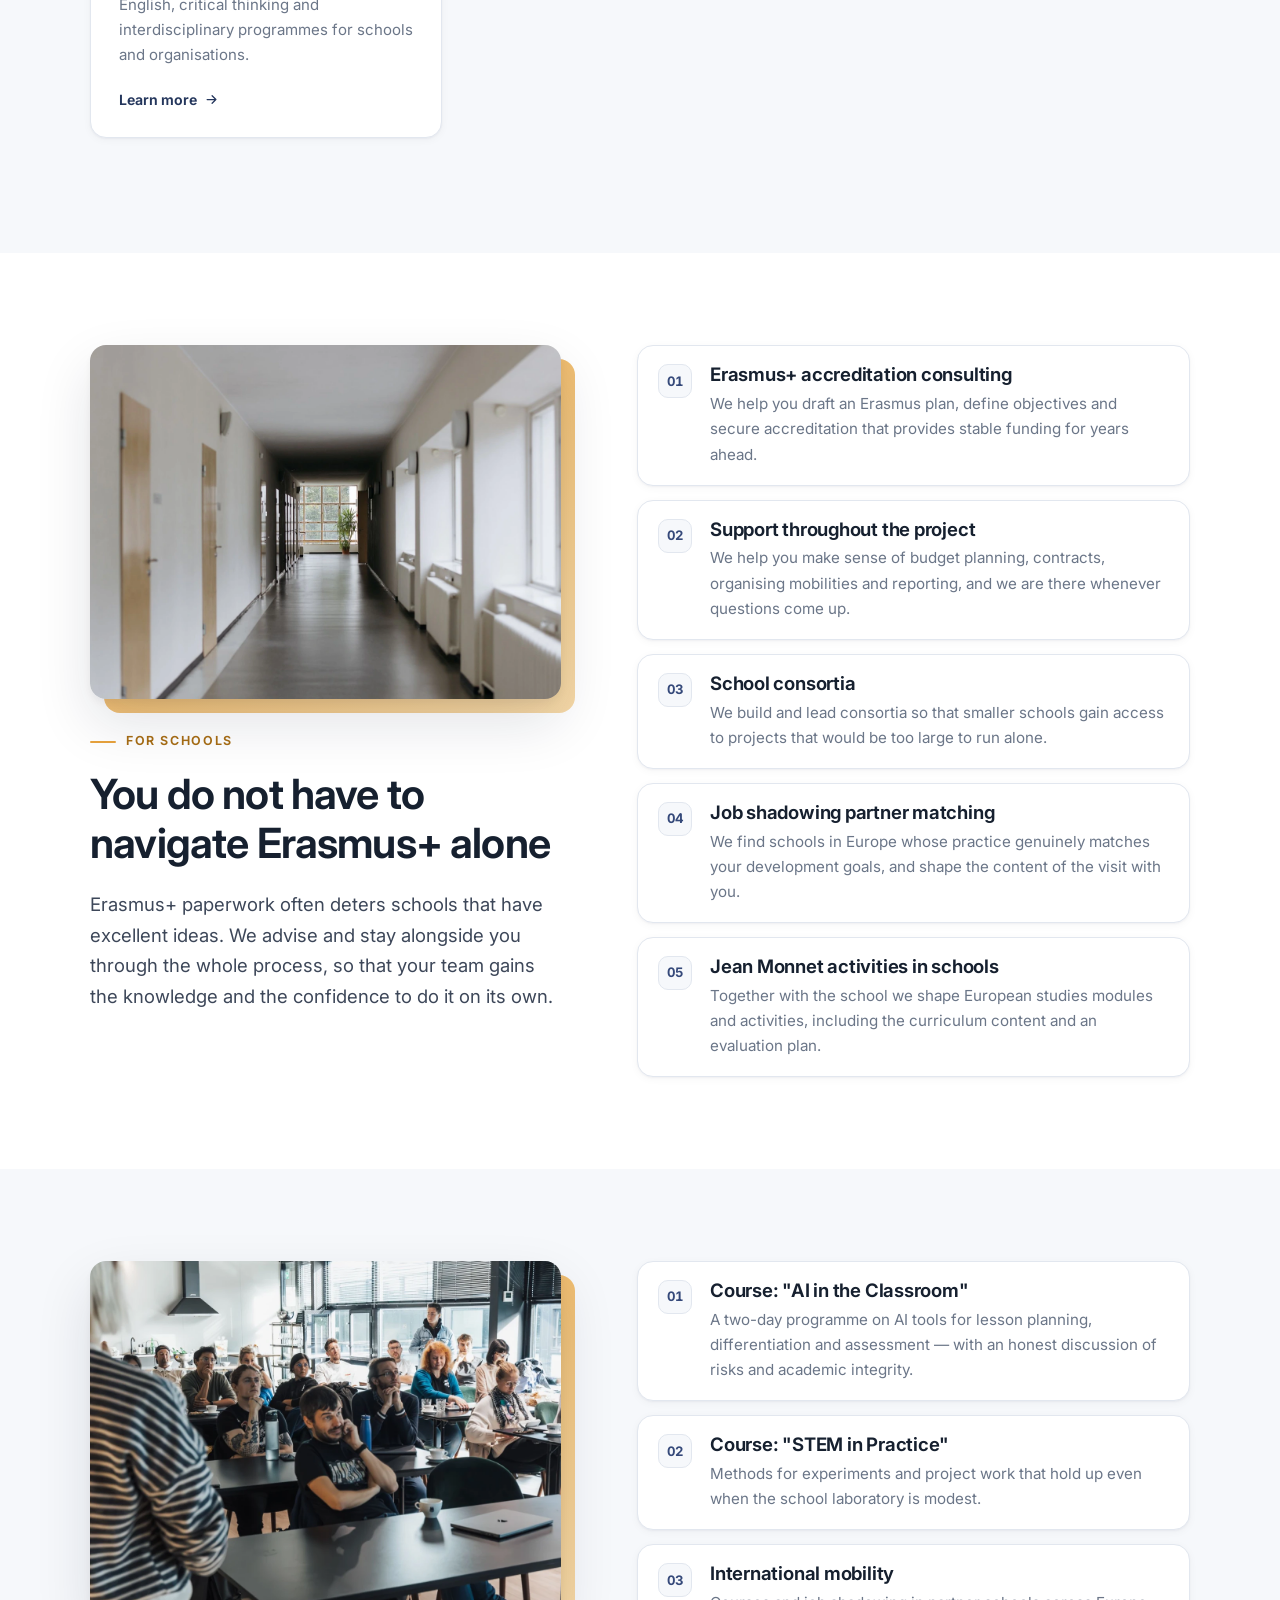
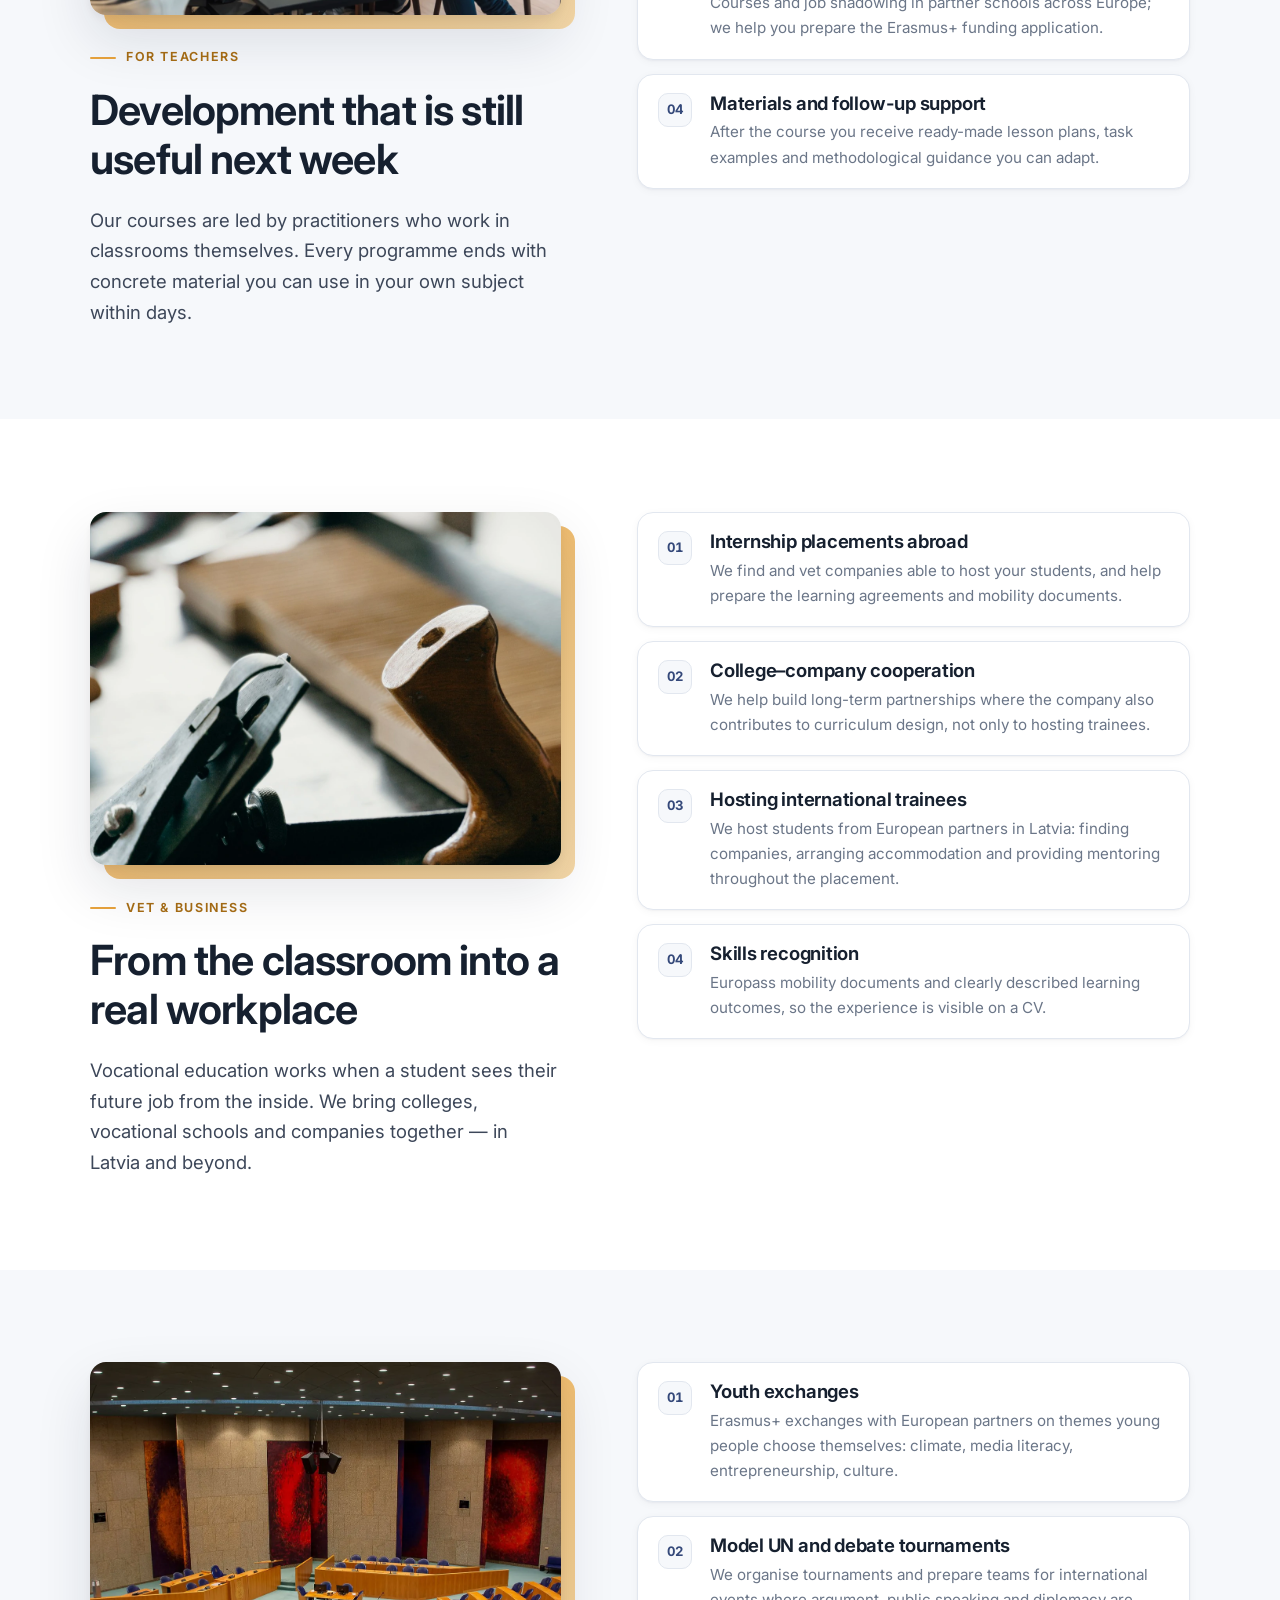
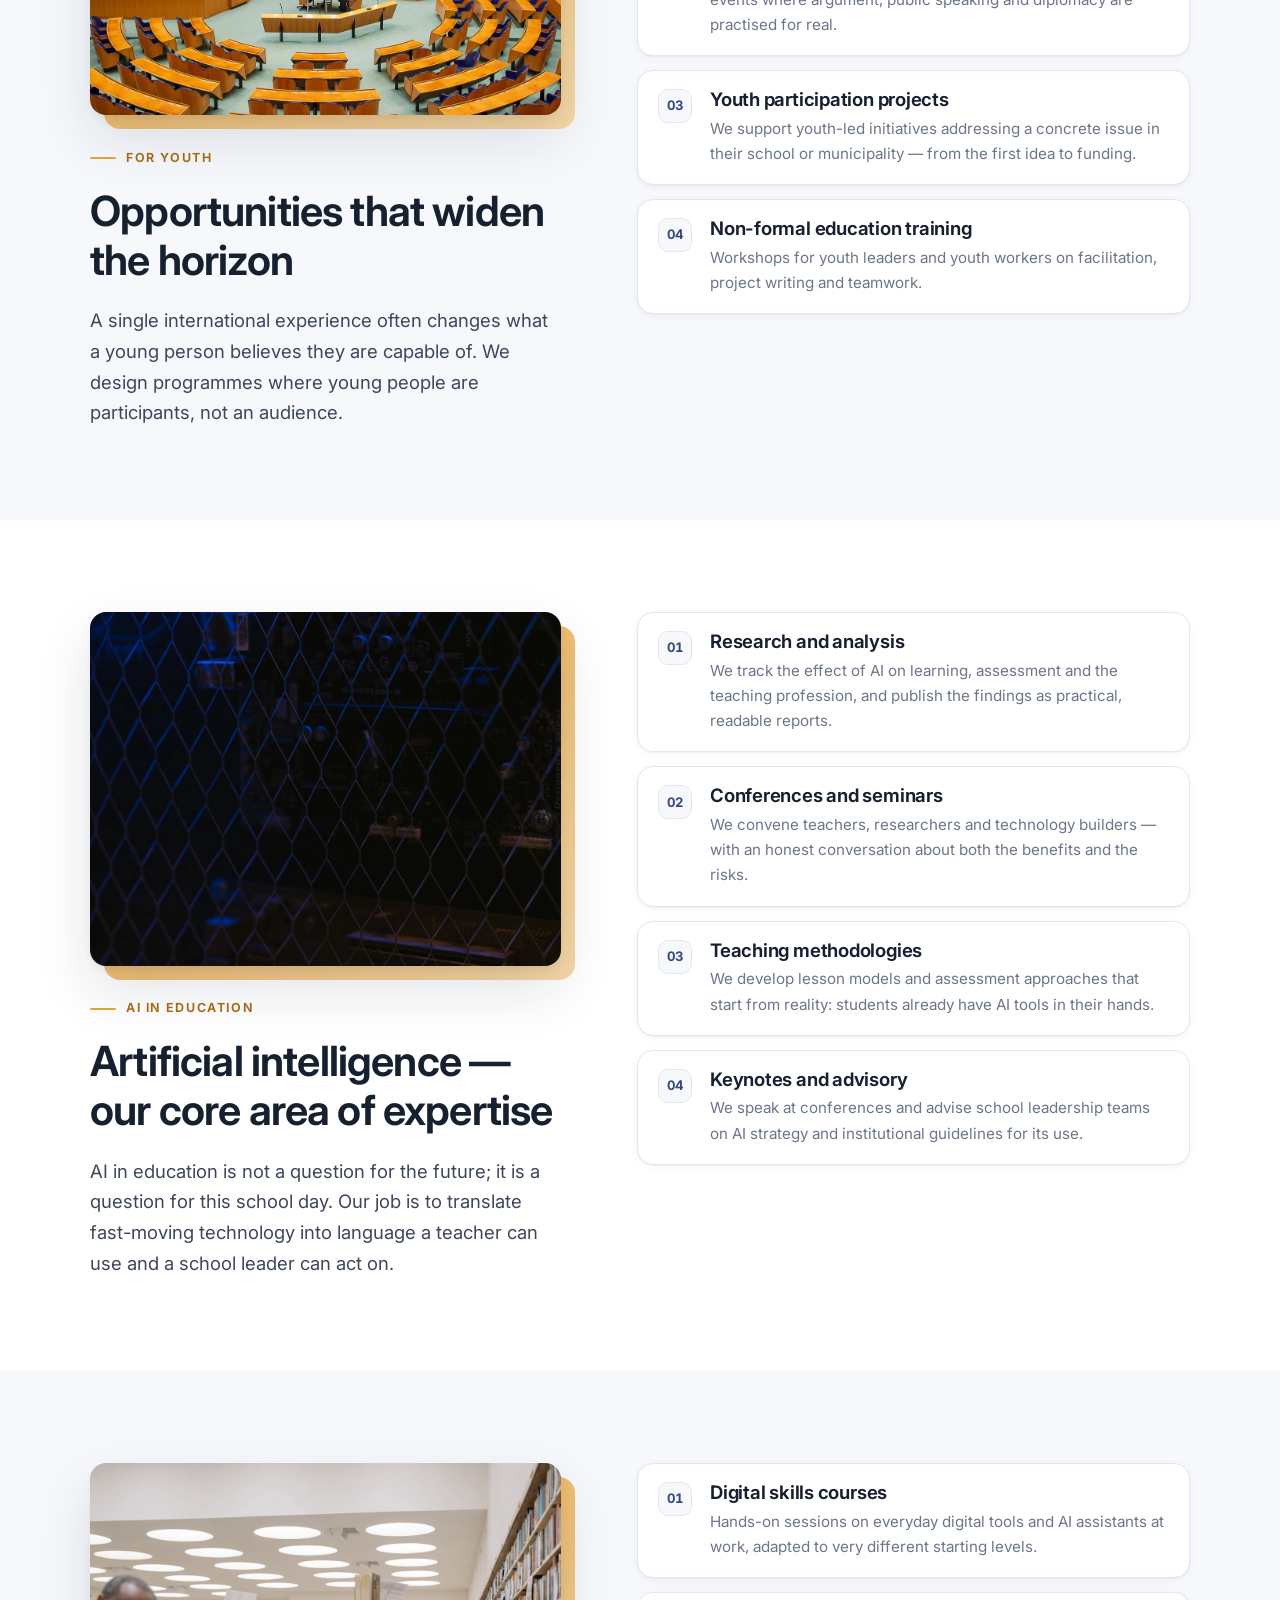
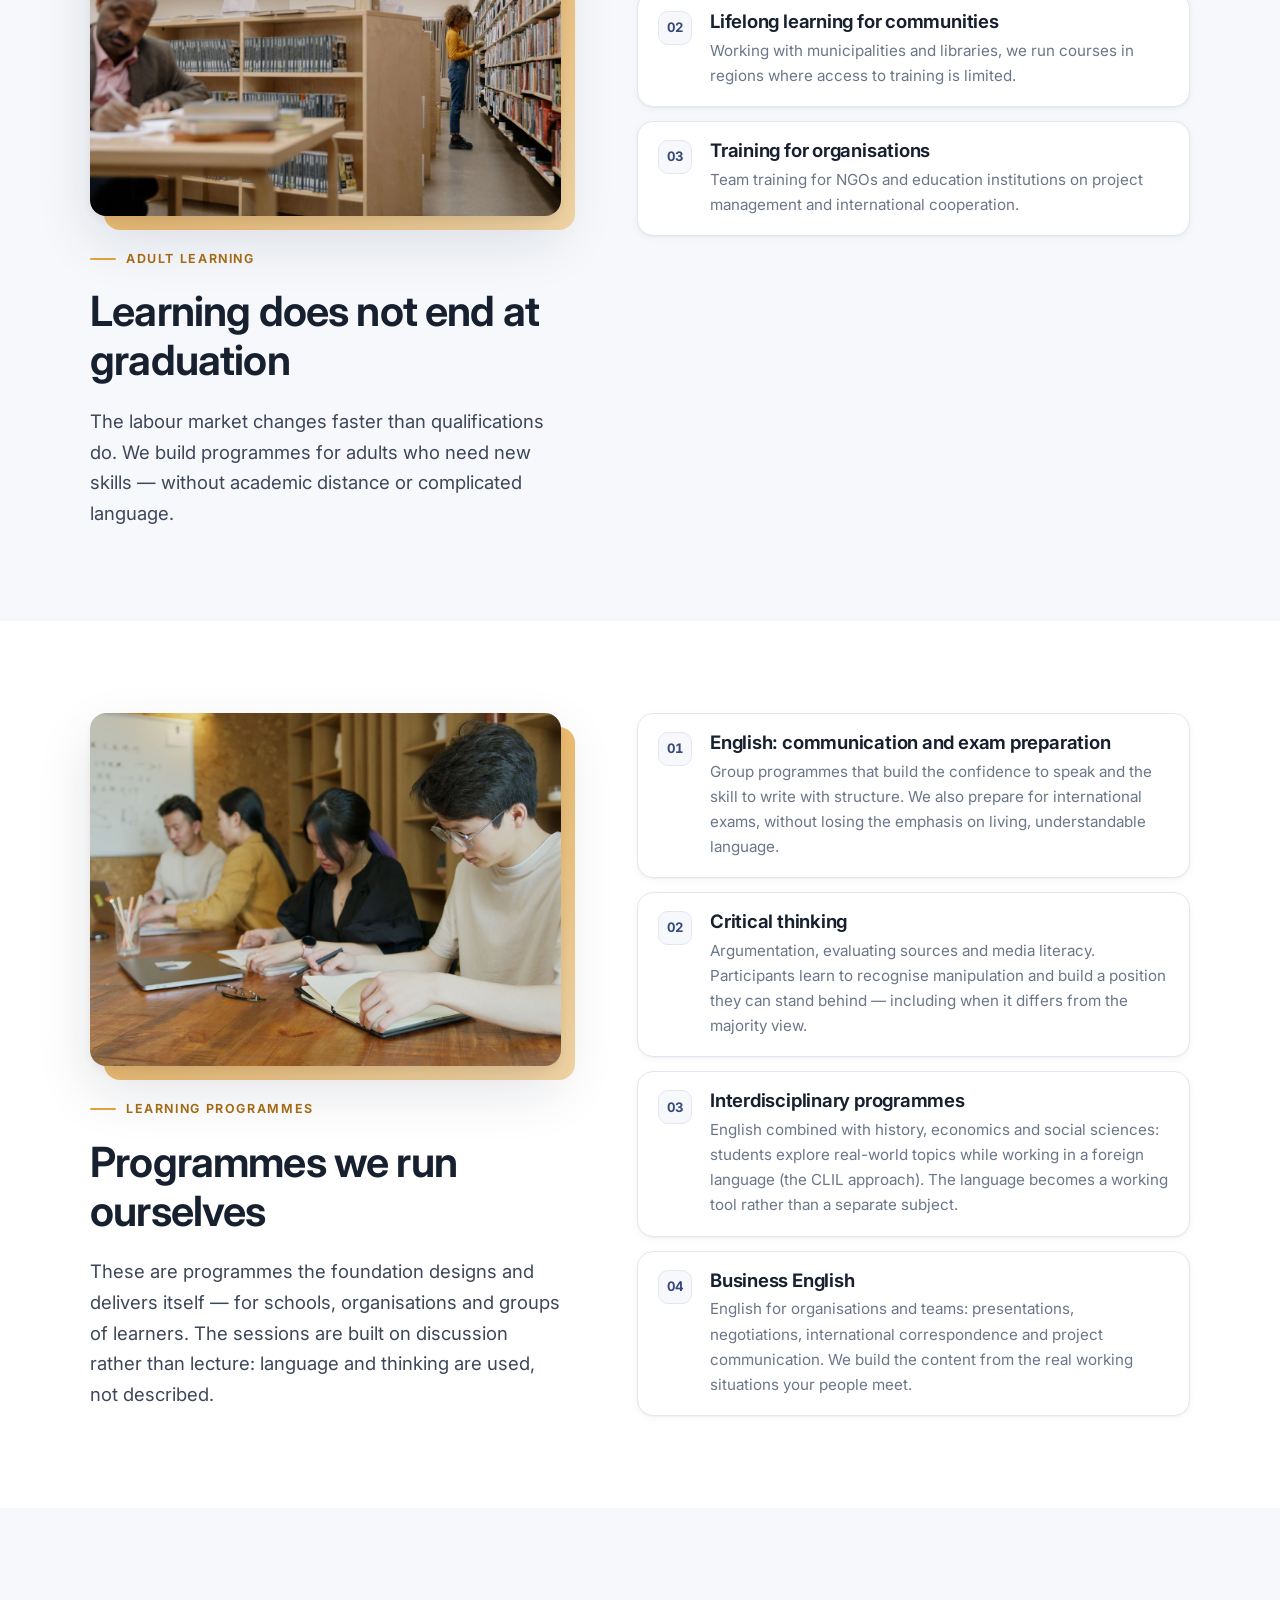
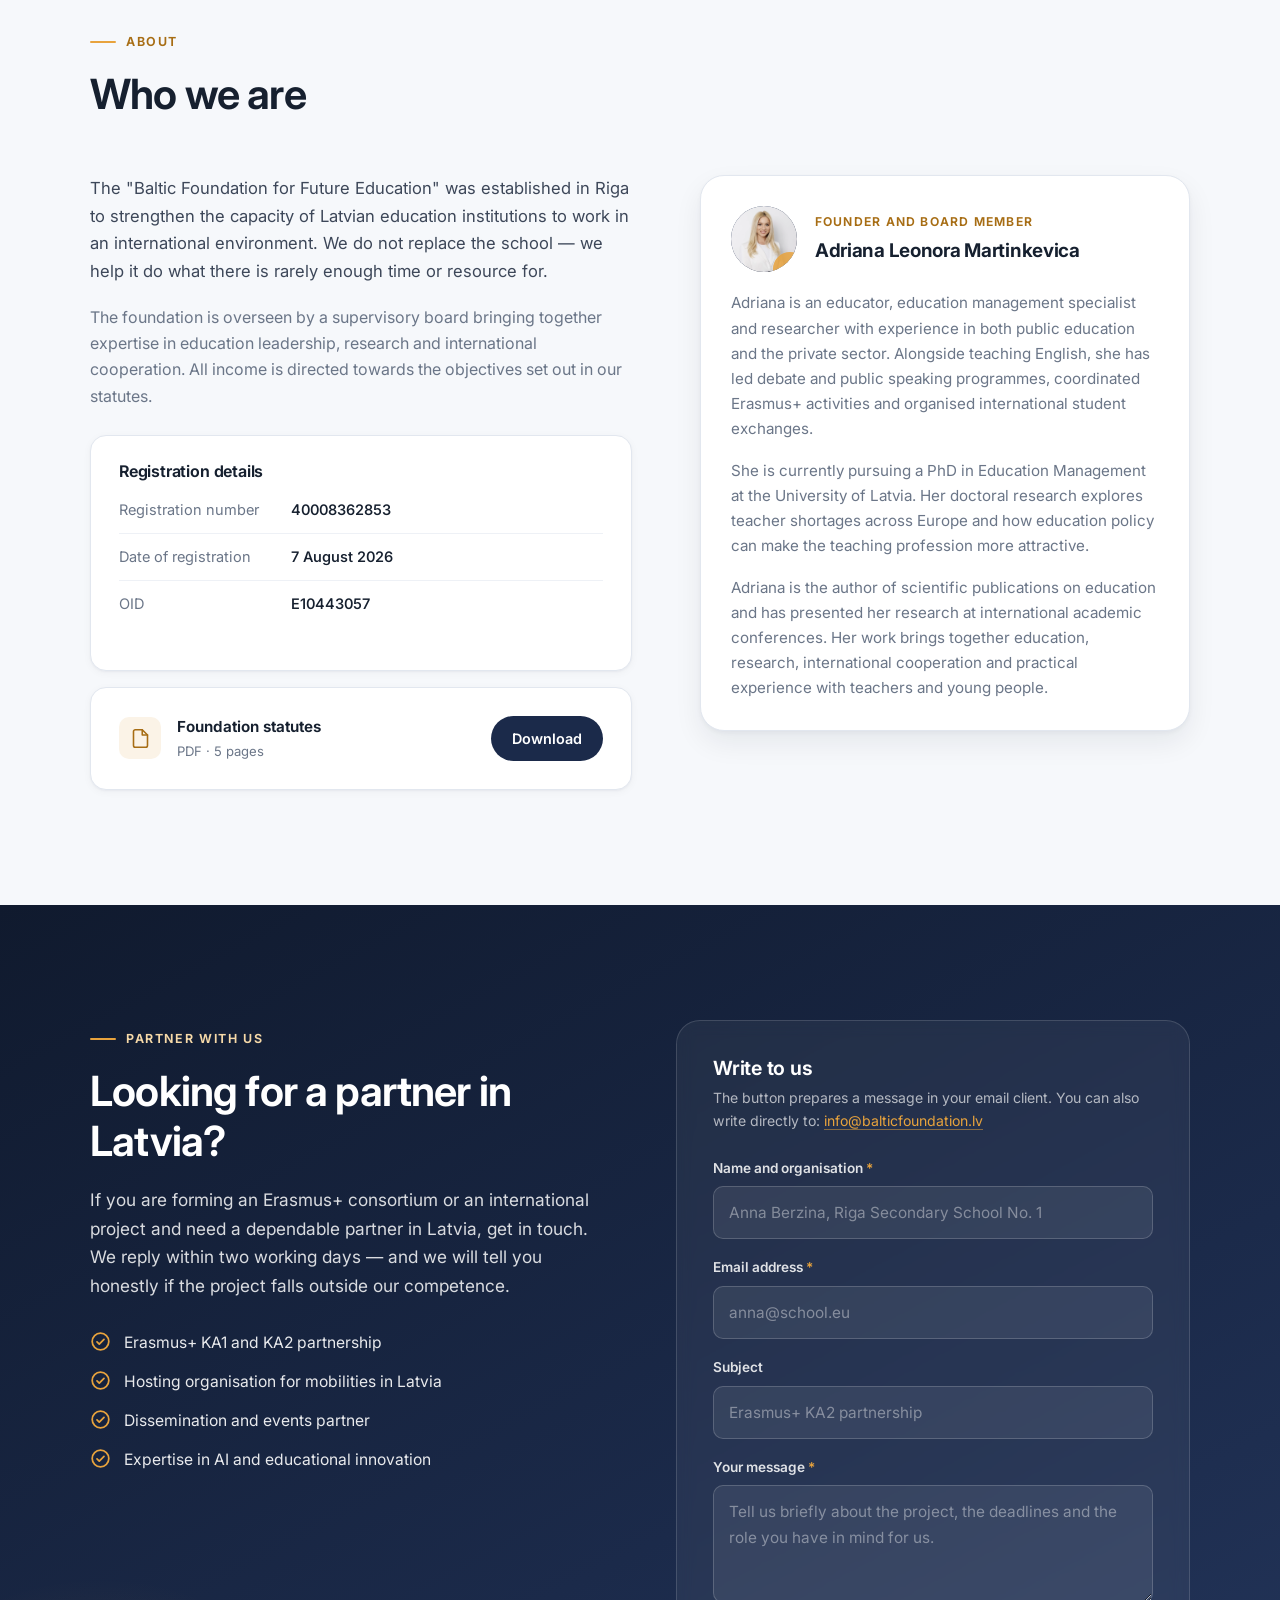
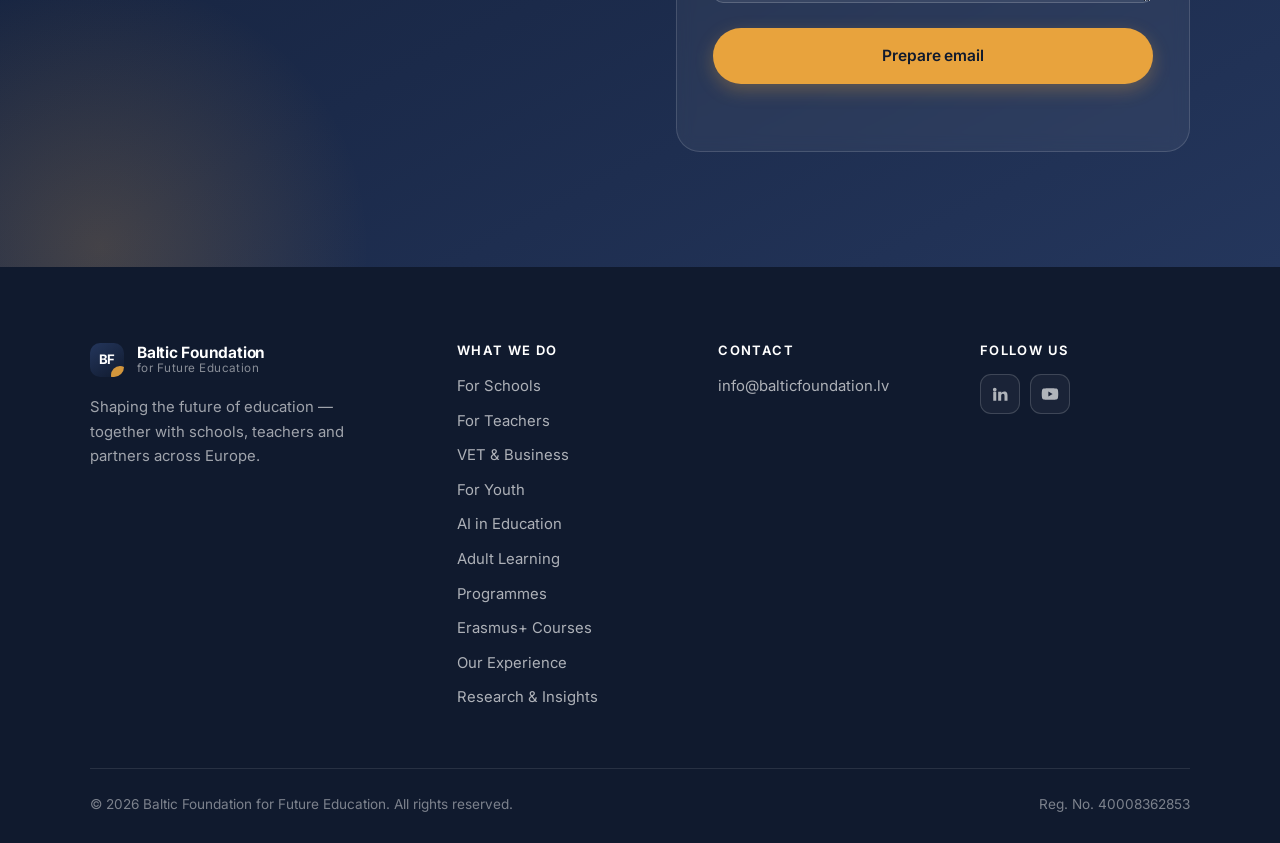
==== commit 788bdbca: "Add news item: free weekly debate classes for young people New top news item announcing free English" ====
--- a/index.html
+++ b/index.html
@@ -192,9 +192,9 @@
   <div class="container news-banner__inner">
     <div class="news-banner__text">
       <span class="news-banner__label" data-i18n="banner.label">Pētījumi un aktualitātes</span>
-      <span class="news-banner__date"><span data-i18n="banner.updated">Atjaunināts</span>: <span data-i18n="aktualitates.item1.date">2026. gada 13. oktobris</span></span>
-      <h2 class="news-banner__title" data-i18n="aktualitates.item1.title">BFFE piedalās Youth4Change apmācībā par jauniešu līdzdalību un demokrātisko iesaisti</h2>
-      <p class="news-banner__desc" data-i18n="banner.desc">Fonda dibinātāja piedalījās Youth4Change apmācībā par jauniešu līdzdalību un demokrātisko iesaisti.</p>
+      <span class="news-banner__date"><span data-i18n="banner.updated">Atjaunināts</span>: <span data-i18n="aktualitates.item1.date">2026. gada 21. oktobris</span></span>
+      <h2 class="news-banner__title" data-i18n="aktualitates.item1.title">Bezmaksas debašu nodarbības jauniešiem</h2>
+      <p class="news-banner__desc" data-i18n="banner.desc">Katru sestdienu plkst. 10.00 tiešsaistē — bezmaksas debašu nodarbības angļu valodā jauniešiem no 5. līdz 12. klasei.</p>
     </div>
     <span class="news-banner__cta">
       <span data-i18n="banner.cta">Atvērt lapu</span>
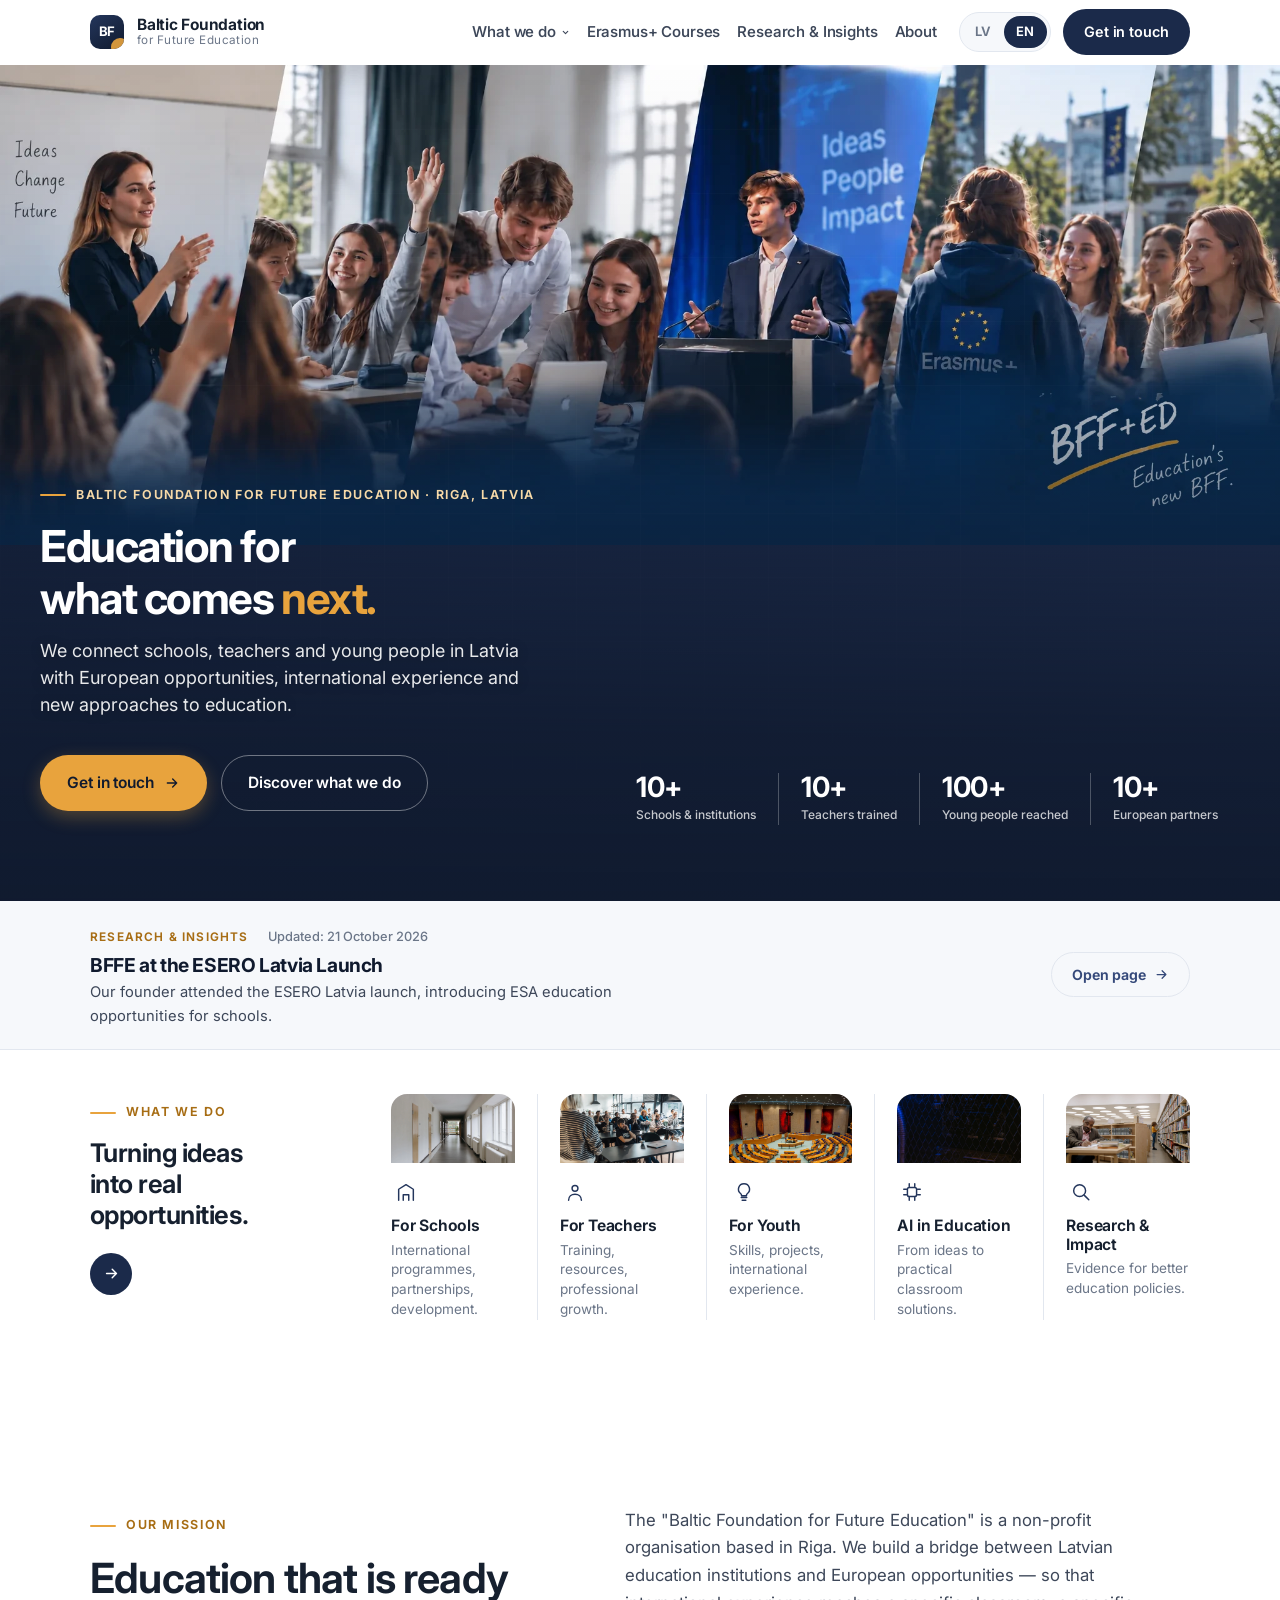
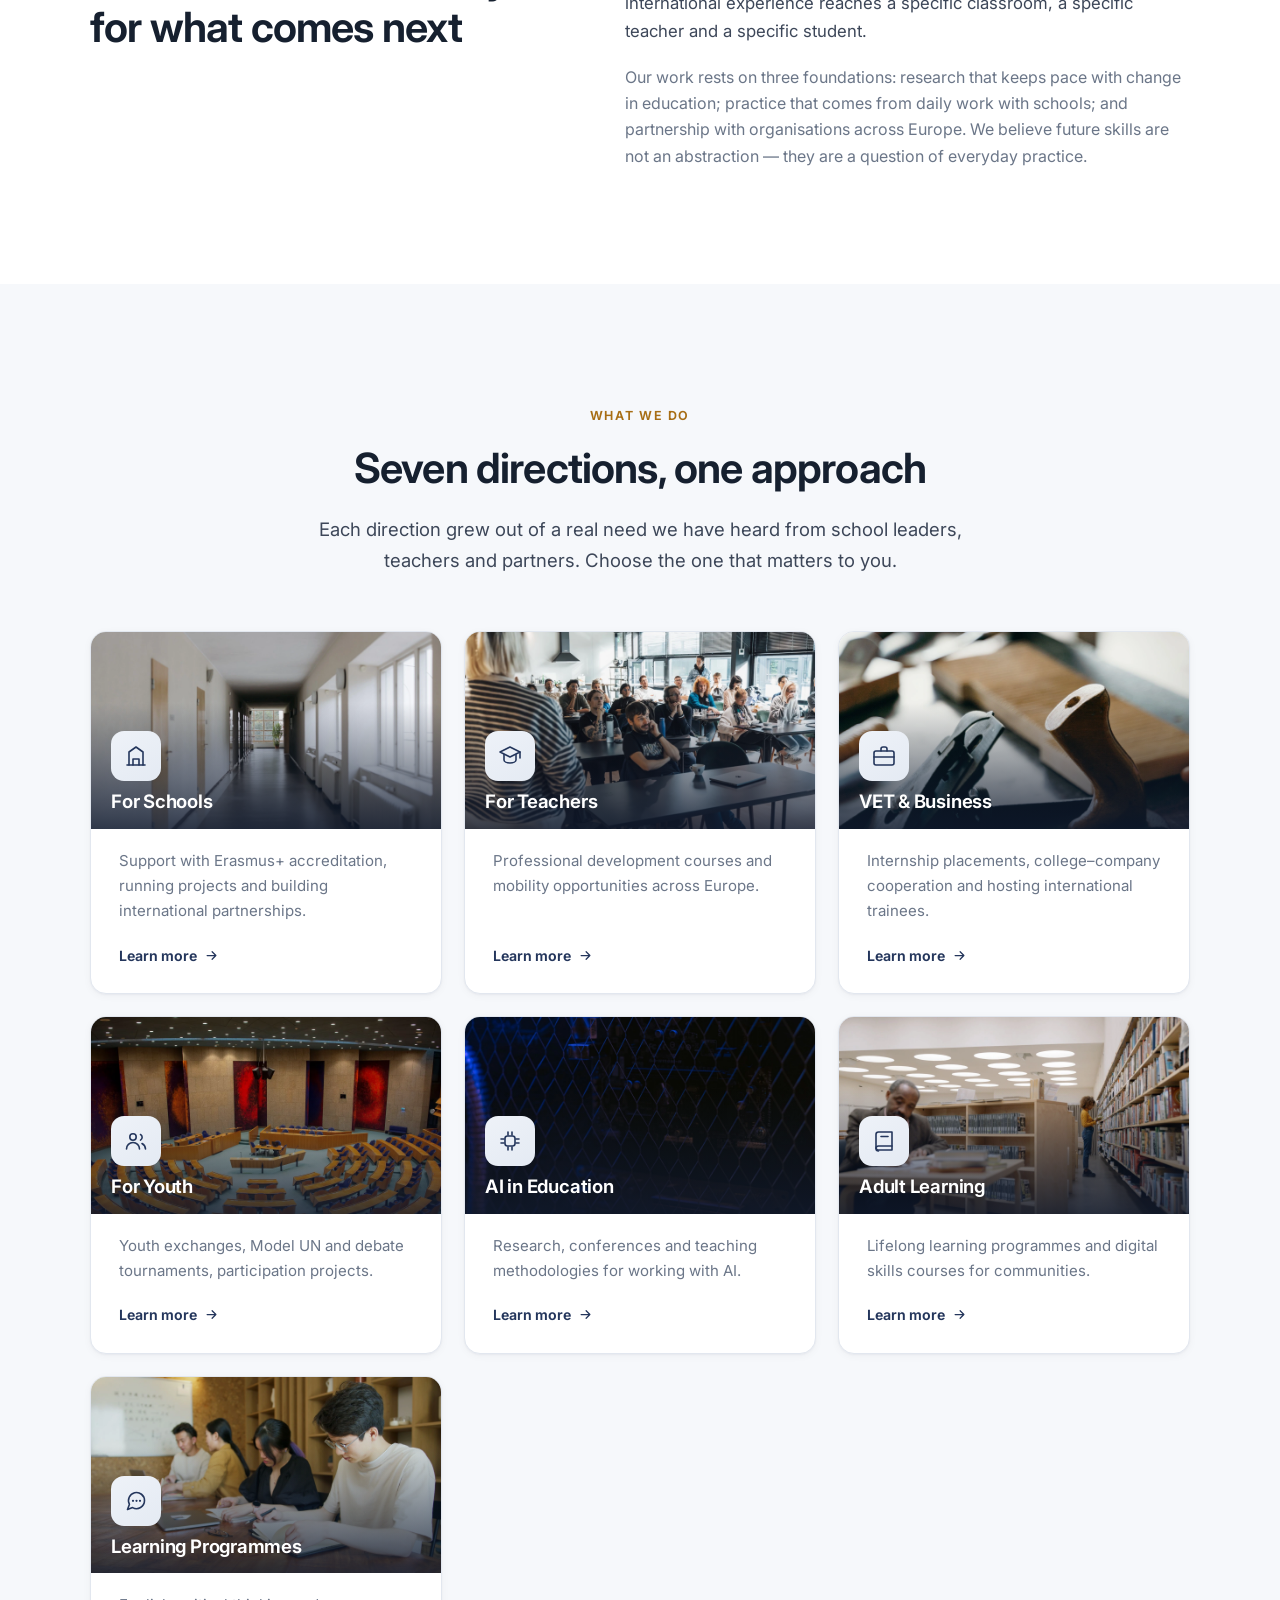
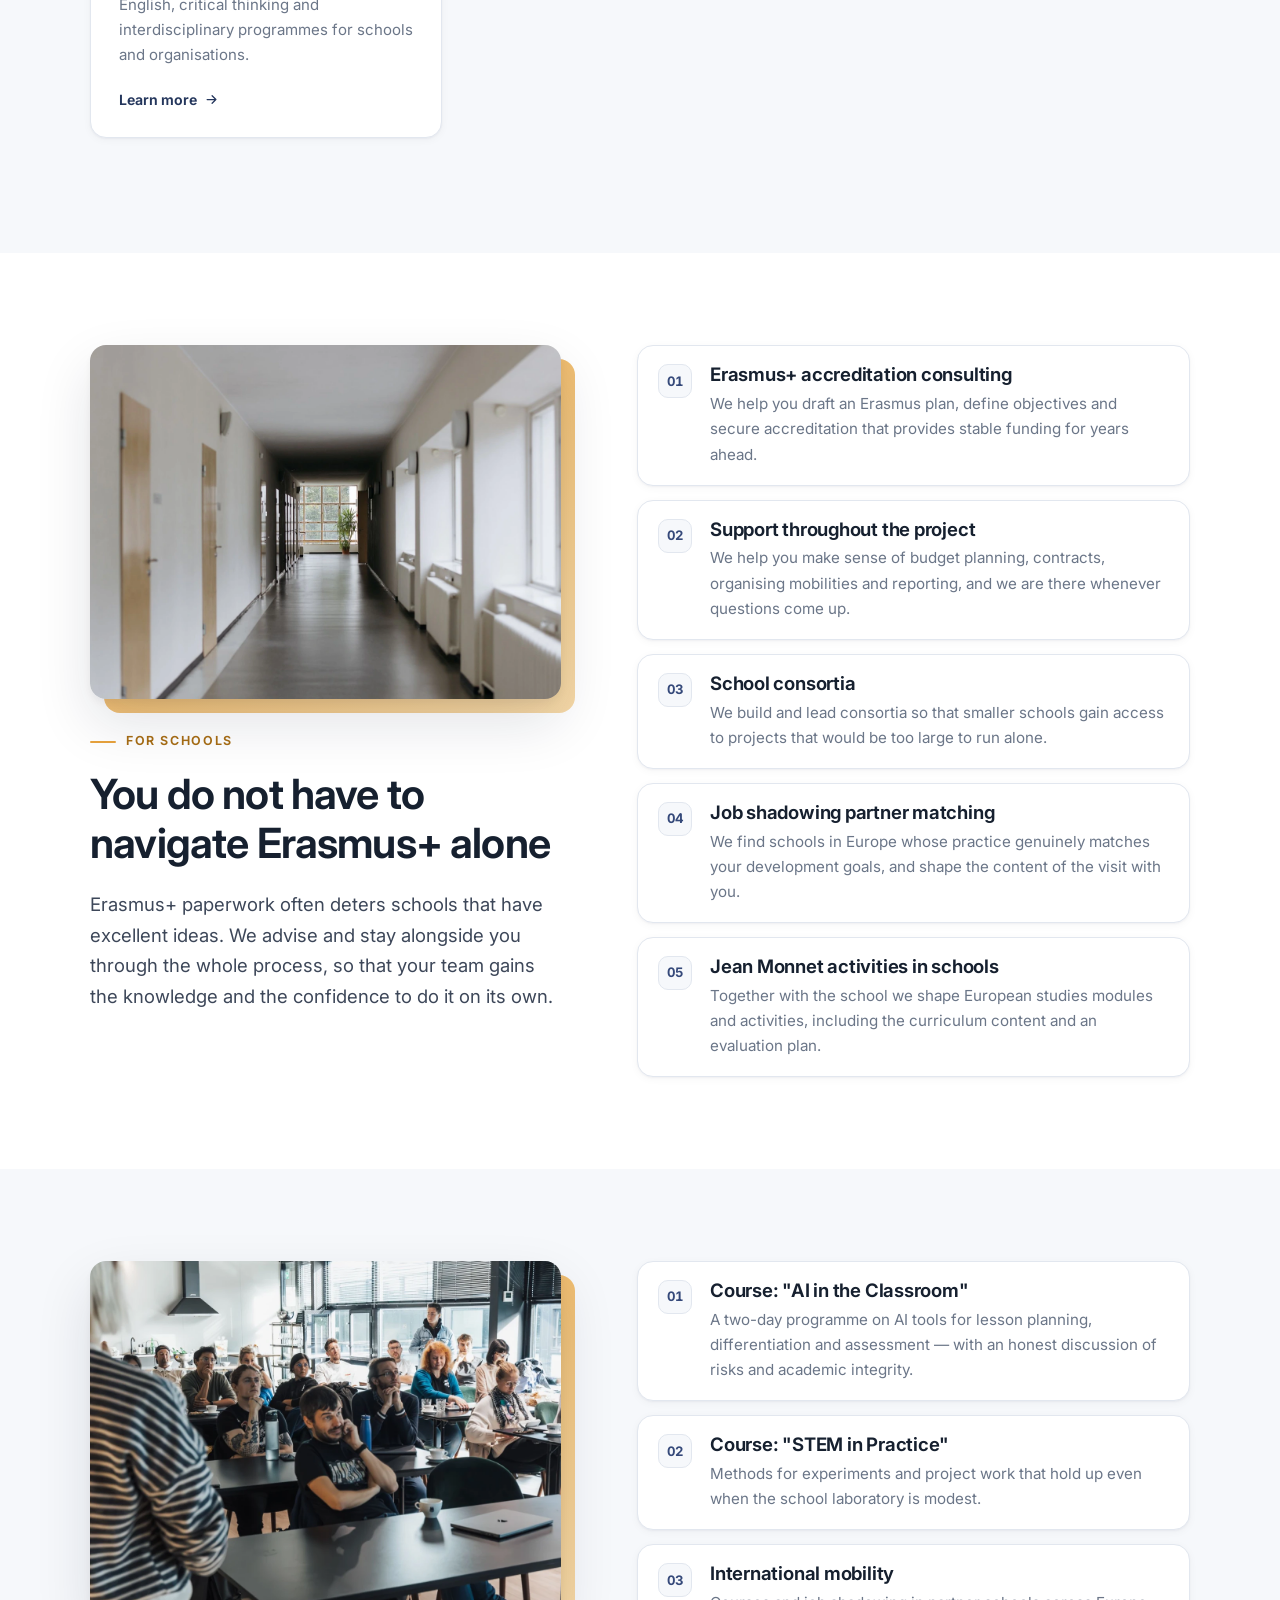
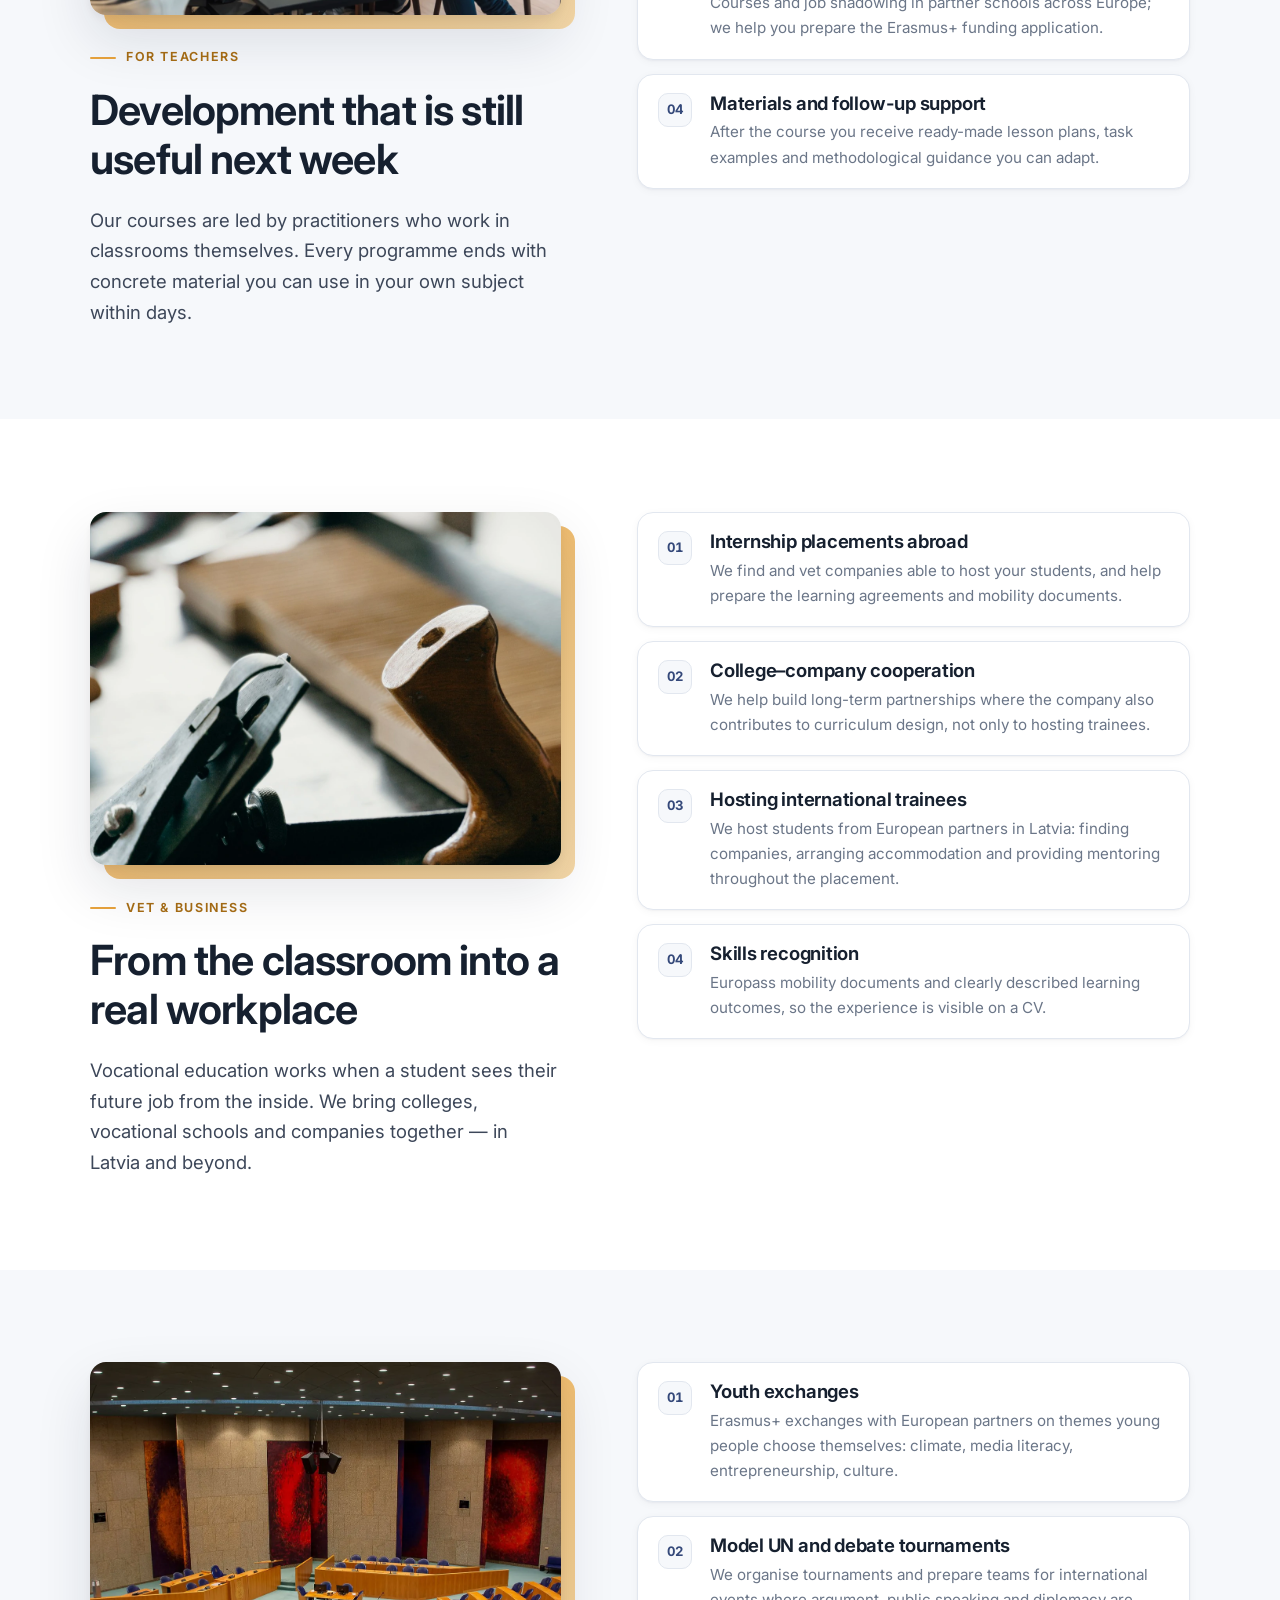
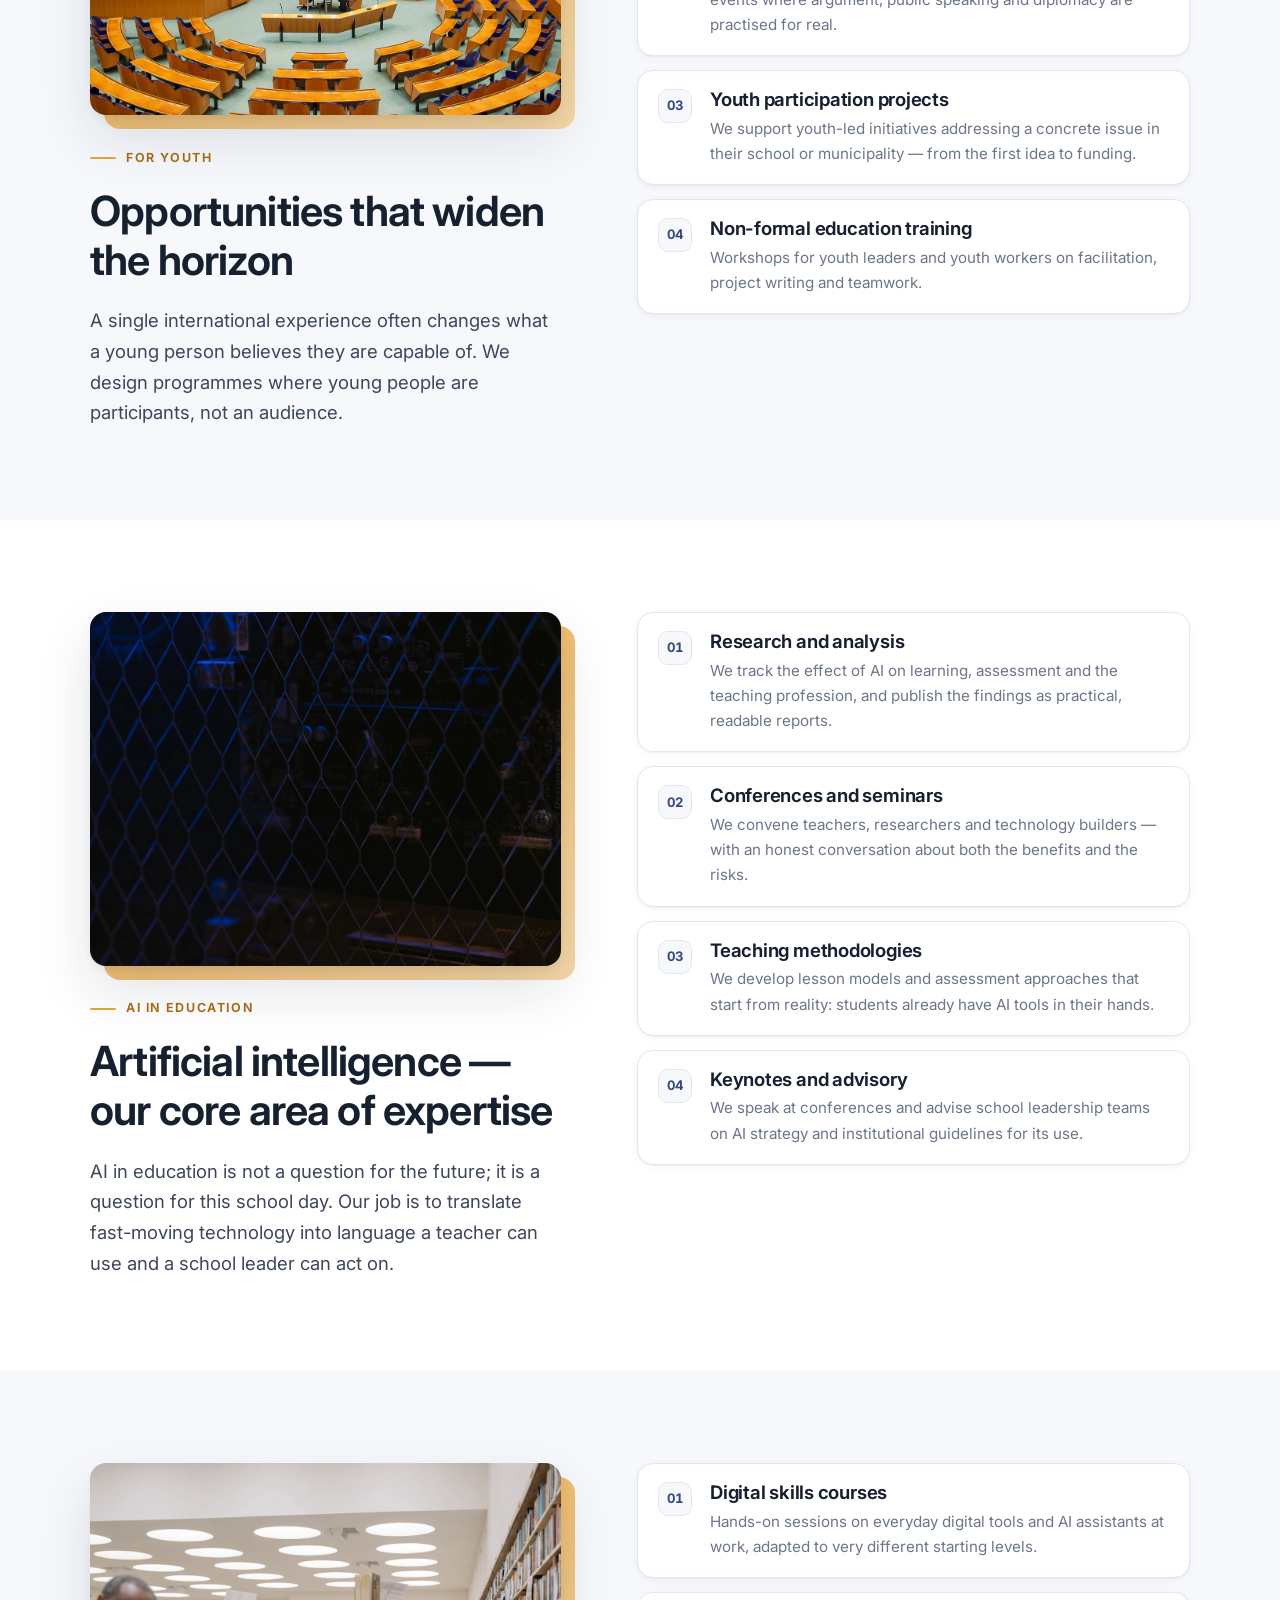
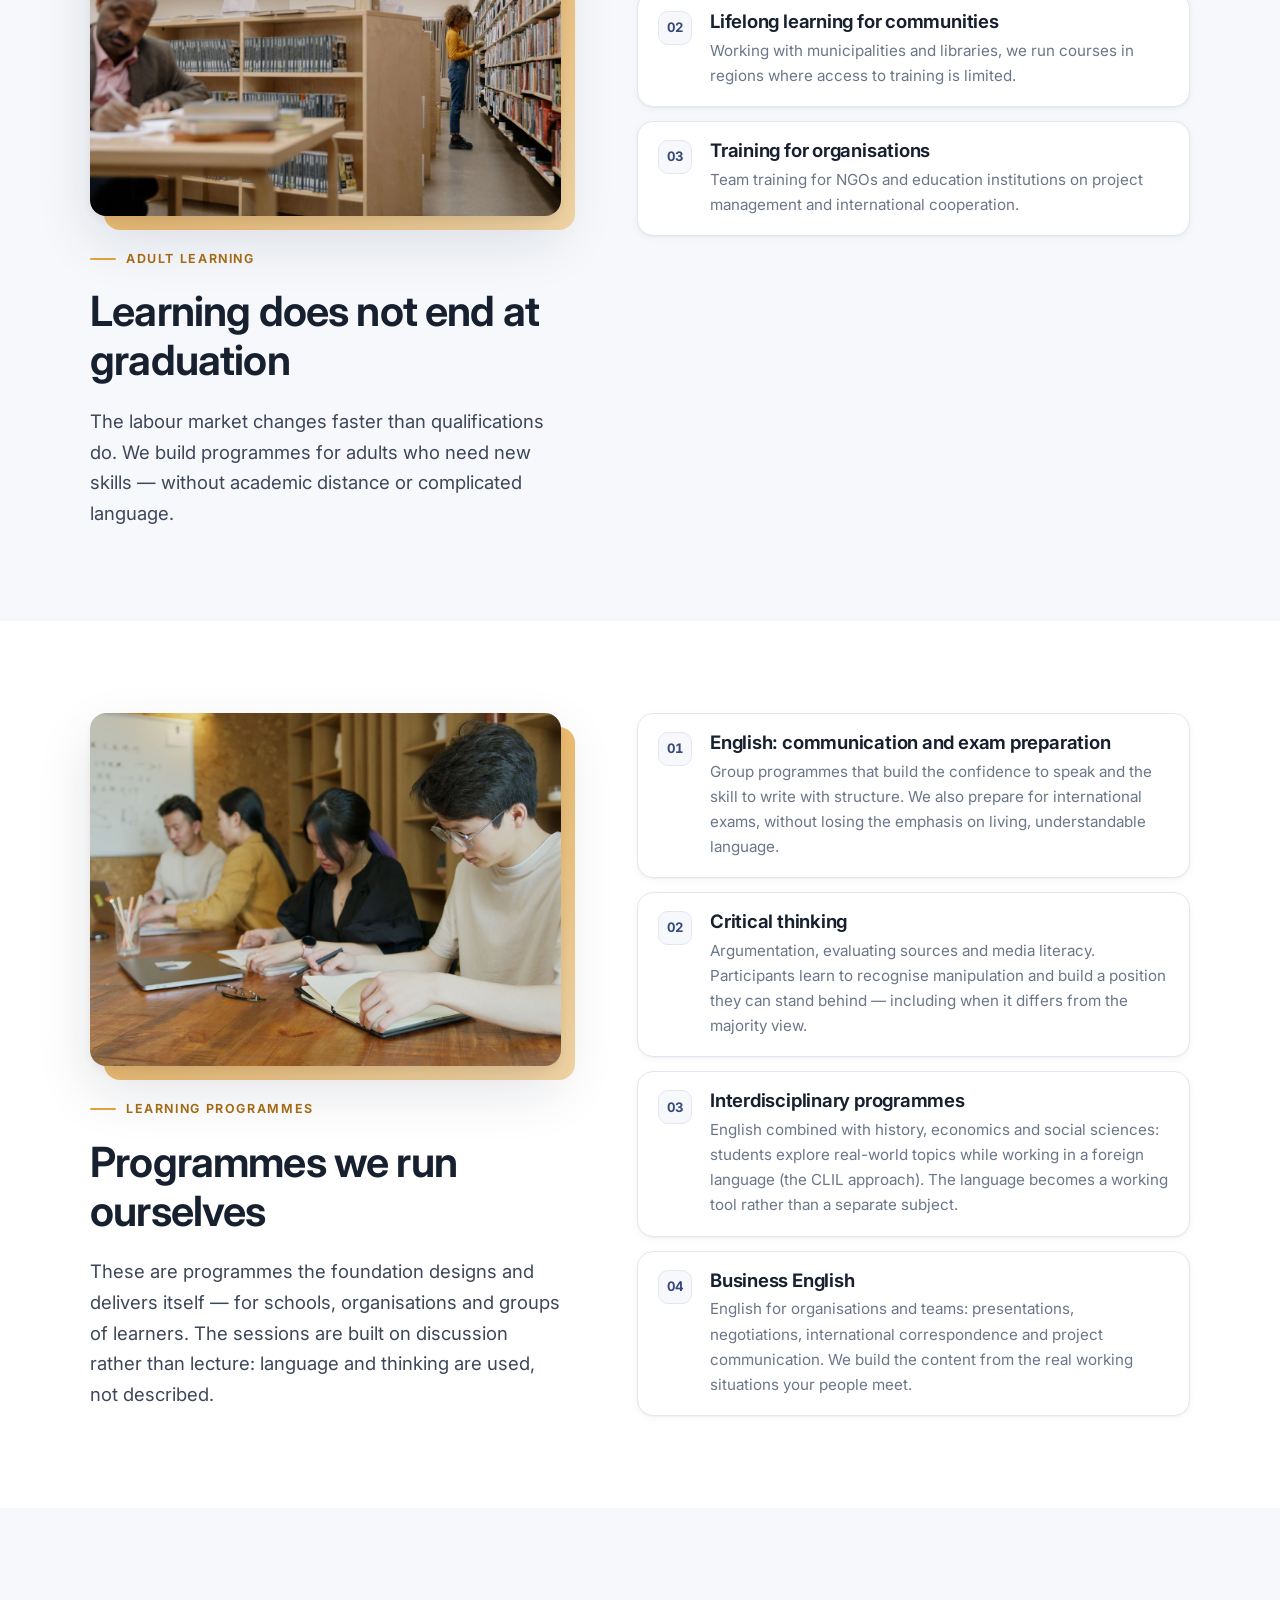
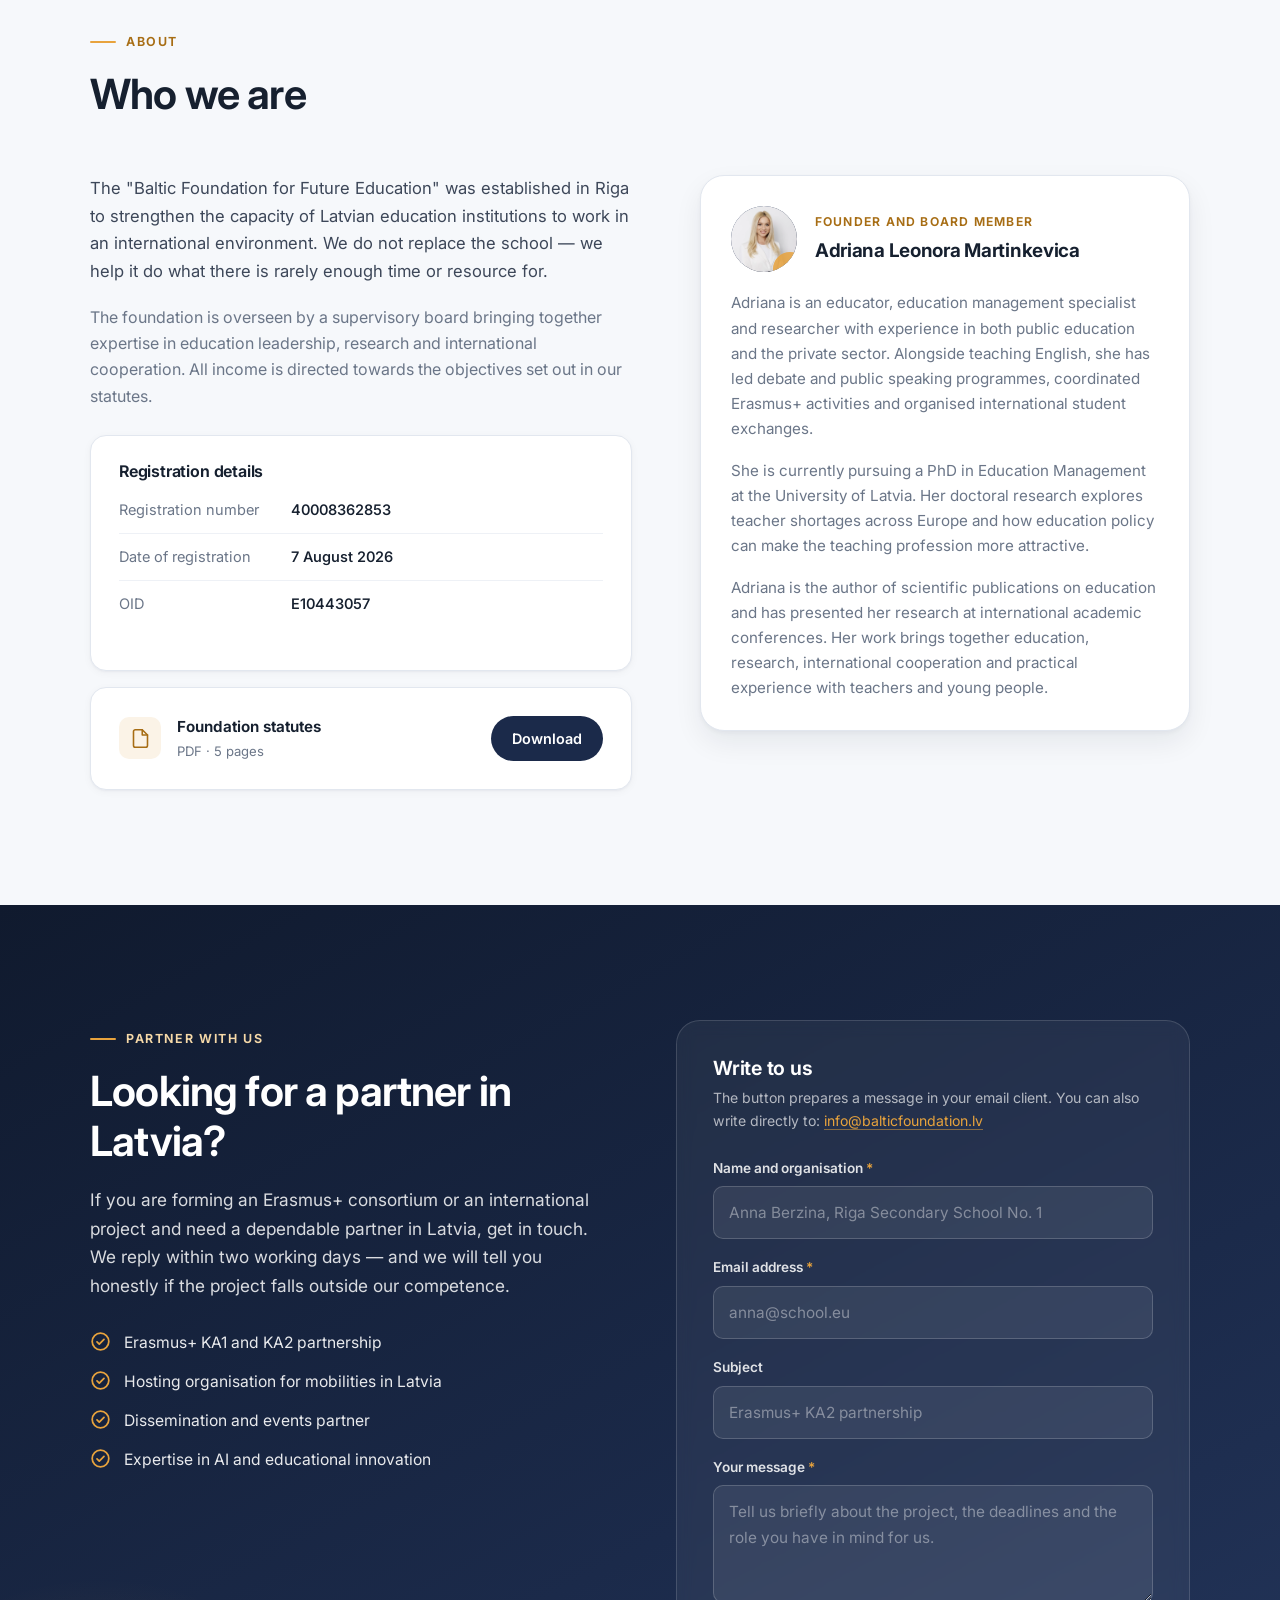
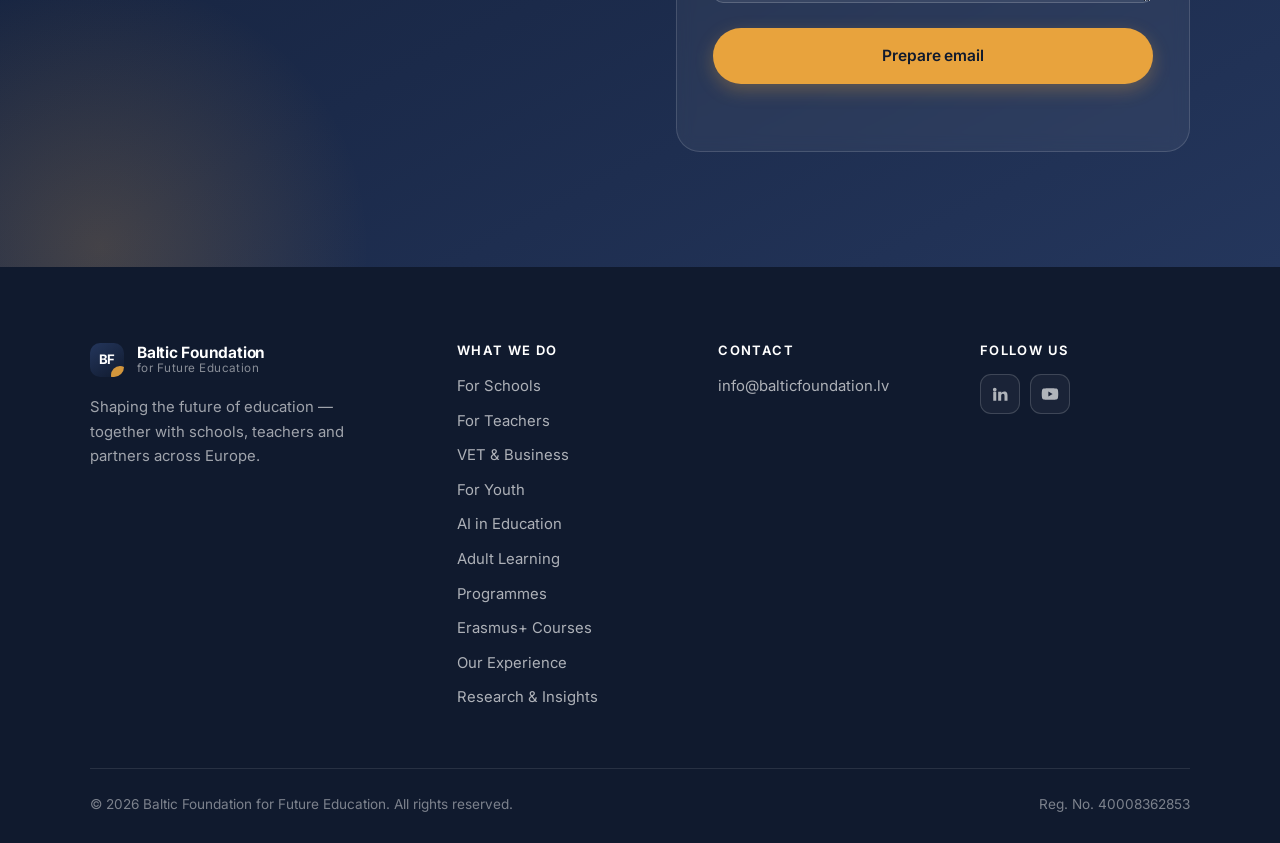
==== commit a1ebf0ee: "Add news item: BFFE at the ESERO Latvia launch New top news item (21 Oct 2026) on the foundation's a" ====
--- a/index.html
+++ b/index.html
@@ -193,8 +193,8 @@
     <div class="news-banner__text">
       <span class="news-banner__label" data-i18n="banner.label">Pētījumi un aktualitātes</span>
       <span class="news-banner__date"><span data-i18n="banner.updated">Atjaunināts</span>: <span data-i18n="aktualitates.item1.date">2026. gada 21. oktobris</span></span>
-      <h2 class="news-banner__title" data-i18n="aktualitates.item1.title">Bezmaksas debašu nodarbības jauniešiem</h2>
-      <p class="news-banner__desc" data-i18n="banner.desc">Katru sestdienu plkst. 10.00 tiešsaistē — bezmaksas debašu nodarbības angļu valodā jauniešiem no 5. līdz 12. klasei.</p>
+      <h2 class="news-banner__title" data-i18n="aktualitates.item1.title">BFFE piedalās ESERO Latvia atklāšanas pasākumā</h2>
+      <p class="news-banner__desc" data-i18n="banner.desc">Fonda dibinātāja apmeklēja ESERO Latvia atklāšanas pasākumu, kas iepazīstina ar ESA izglītības iespējām skolām.</p>
     </div>
     <span class="news-banner__cta">
       <span data-i18n="banner.cta">Atvērt lapu</span>
